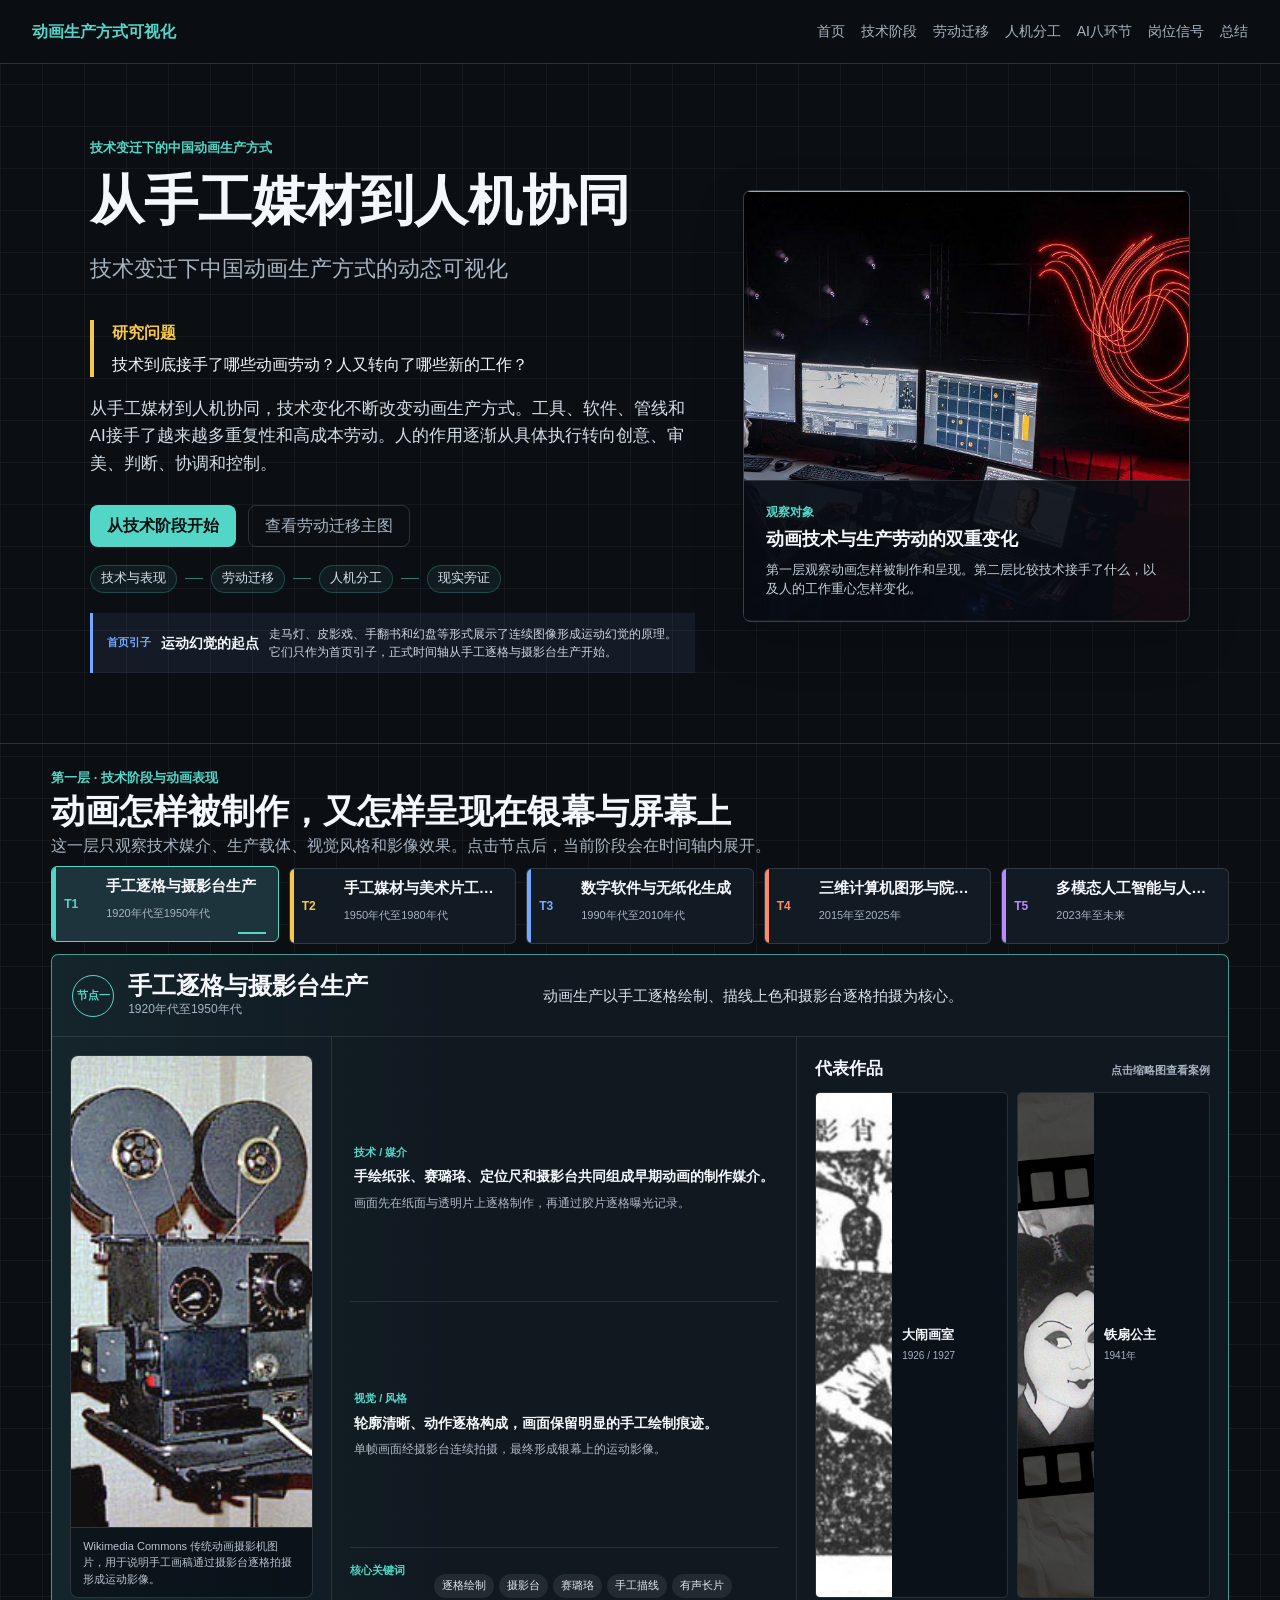
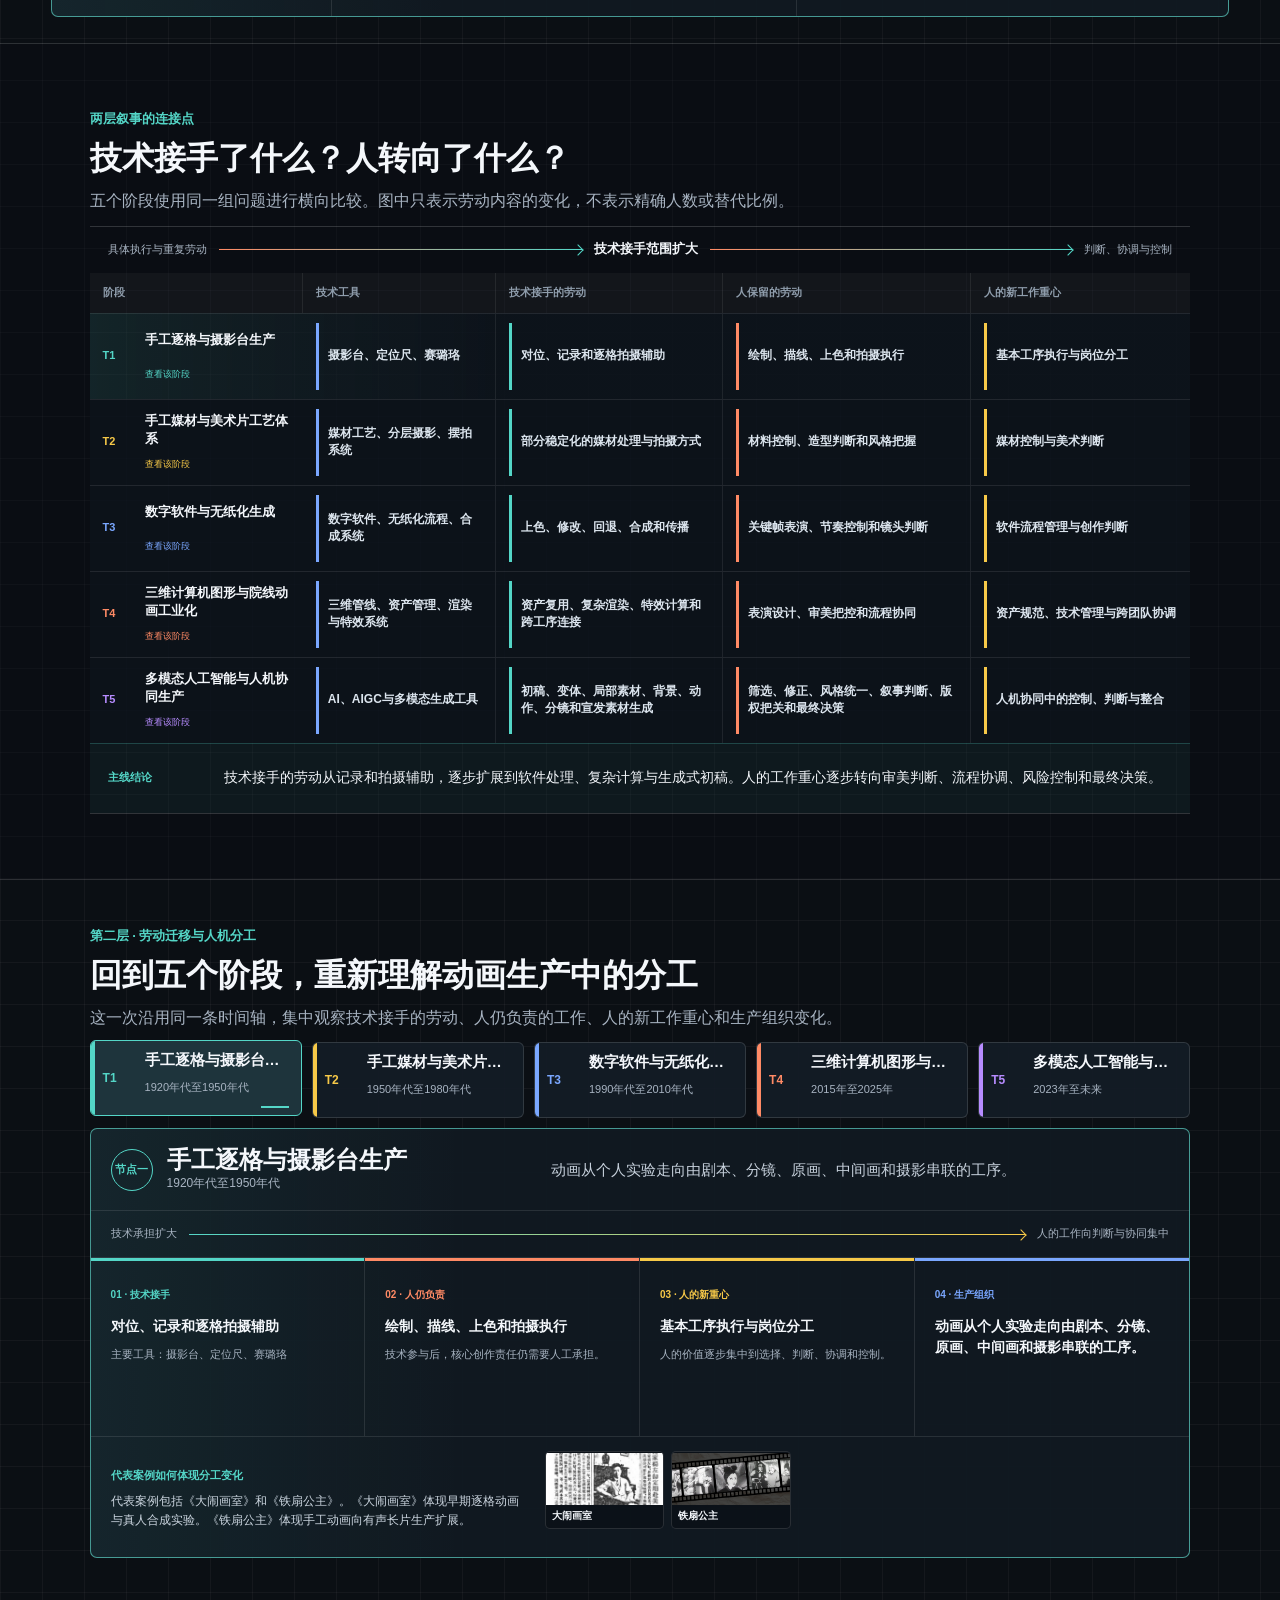
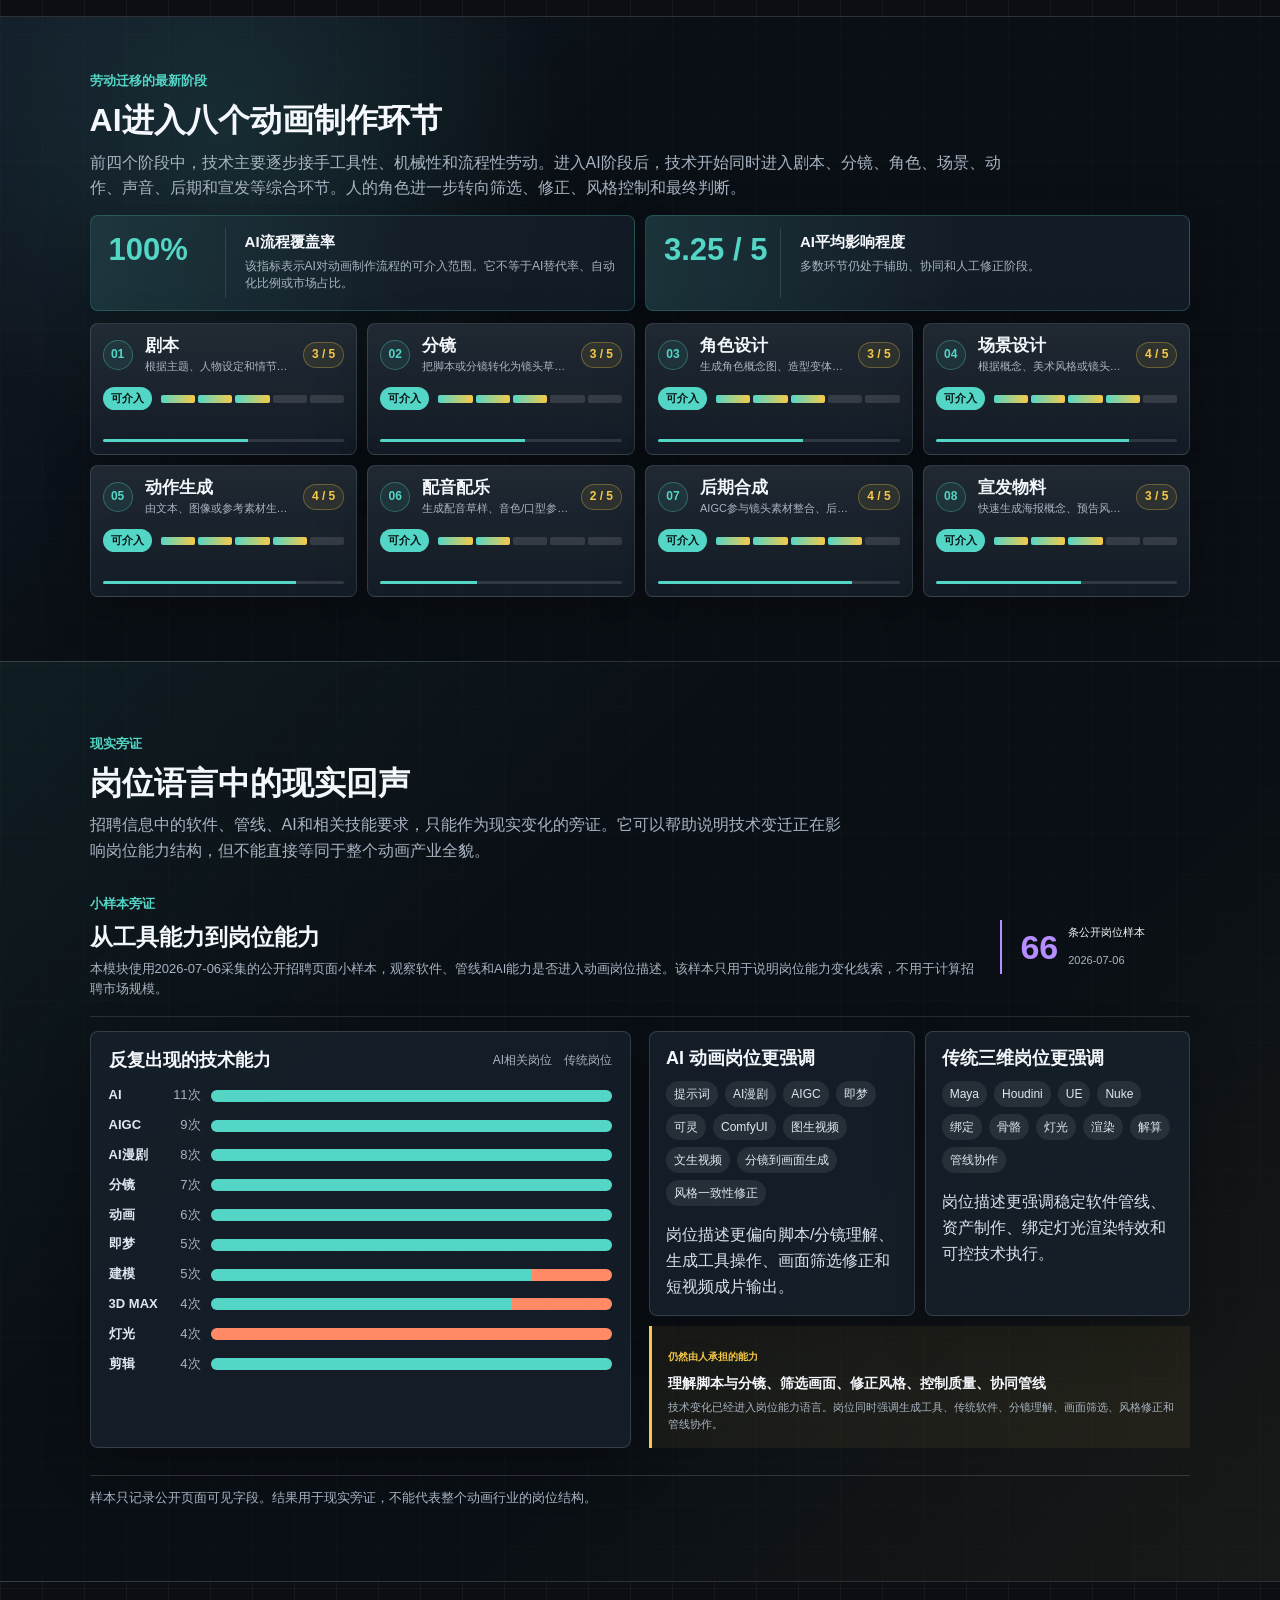
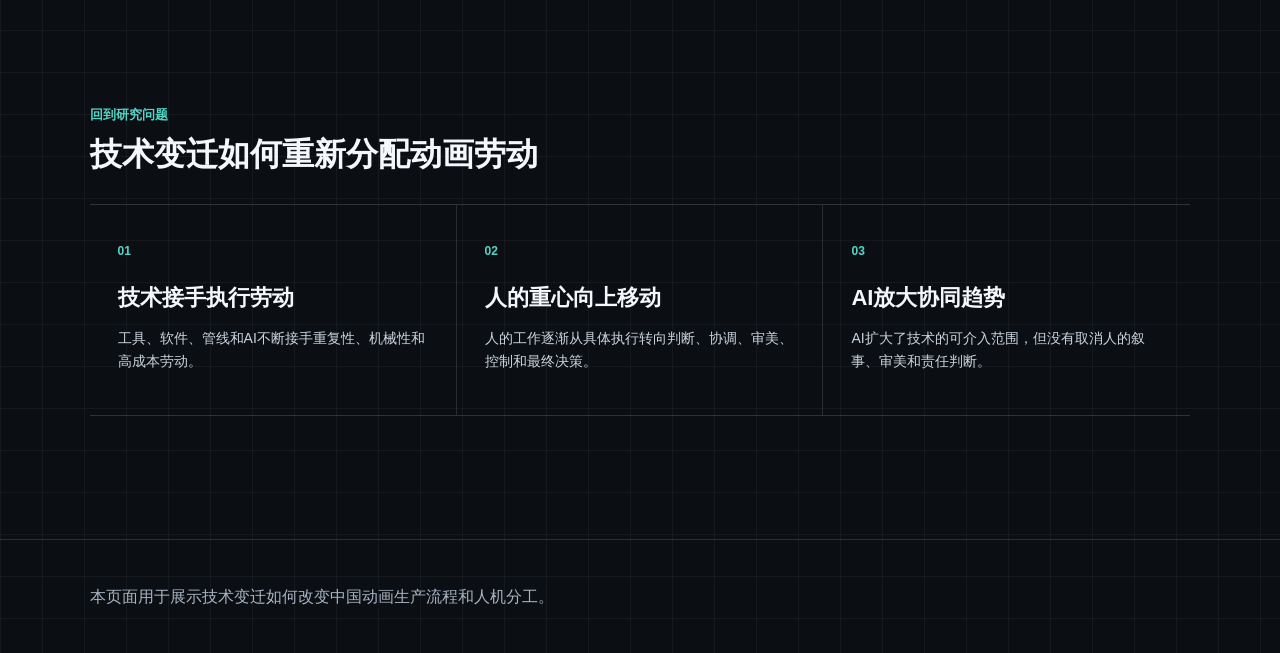
==== index.html @ 06e1c266 "发布中国动画技术变迁可视化网页" ====
<!doctype html>
<html lang="zh-CN">
<head>
  <meta charset="utf-8">
  <meta name="viewport" content="width=device-width, initial-scale=1">
  <title>网页视觉原型预览｜主线重构版</title>
  <link rel="icon" href="assets/favicon.svg" type="image/svg+xml">
  <link rel="stylesheet" href="style.css?v=mainline-5">
</head>
<body data-page="index">
  <header class="site-nav" aria-label="页面导航">
    <a class="brand-mark" href="#top">动画生产方式可视化</a>
    <nav>
      <a href="#top">首页</a>
      <a href="#timeline">技术阶段</a>
      <a href="#migration">劳动迁移</a>
      <a href="#division">人机分工</a>
      <a href="#ai">AI八环节</a>
      <a href="#jobs">岗位信号</a>
      <a href="#summary">总结</a>
    </nav>
  </header>

  <main id="top">
    <section class="hero-section">
      <div class="hero-copy">
        <p class="eyebrow">技术变迁下的中国动画生产方式</p>
        <h1 id="home-title"></h1>
        <p class="subtitle" id="home-subtitle"></p>
        <div class="hero-claim">
          <strong>研究问题</strong>
          <span id="home-question"></span>
        </div>
        <p class="hero-conclusion" id="home-conclusion"></p>
        <div class="hero-actions">
          <a class="button primary" href="#timeline">从技术阶段开始</a>
          <a class="button ghost" href="#migration">查看劳动迁移主图</a>
        </div>
        <div class="reading-spine" aria-label="页面阅读主线">
          <span>技术与表现</span>
          <i></i>
          <span>劳动迁移</span>
          <i></i>
          <span>人机分工</span>
          <i></i>
          <span>现实旁证</span>
        </div>
        <div class="motion-origin" aria-label="运动幻觉的起点">
          <span>首页引子</span>
          <strong>运动幻觉的起点</strong>
          <p id="home-origin"></p>
        </div>
      </div>
      <figure class="hero-production-visual" aria-label="动画生产流程观察对象">
        <img src="assets/现成图片/技术/节点四-三维动画工作流-Autodesk.jpeg" alt="动画制作流程参考图">
        <figcaption>
          <span>观察对象</span>
          <strong>动画技术与生产劳动的双重变化</strong>
          <p>第一层观察动画怎样被制作和呈现。第二层比较技术接手了什么，以及人的工作重心怎样变化。</p>
        </figcaption>
      </figure>
    </section>

    <section class="section-panel" id="timeline">
      <div class="section-heading">
        <p class="eyebrow">第一层 · 技术阶段与动画表现</p>
        <h2>动画怎样被制作，又怎样呈现在银幕与屏幕上</h2>
        <p>这一层只观察技术媒介、生产载体、视觉风格和影像效果。点击节点后，当前阶段会在时间轴内展开。</p>
      </div>
      <div class="timeline-layout">
        <div class="timeline-track" id="stage-timeline-root"></div>
      </div>
    </section>

    <section class="section-panel migration-zone" id="migration">
      <div class="section-heading">
        <p class="eyebrow">两层叙事的连接点</p>
        <h2>技术接手了什么？人转向了什么？</h2>
        <p>五个阶段使用同一组问题进行横向比较。图中只表示劳动内容的变化，不表示精确人数或替代比例。</p>
      </div>
      <div id="labor-migration-root"></div>
    </section>

    <section class="section-panel division-zone" id="division">
      <div class="section-heading">
        <p class="eyebrow">第二层 · 劳动迁移与人机分工</p>
        <h2>回到五个阶段，重新理解动画生产中的分工</h2>
        <p>这一次沿用同一条时间轴，集中观察技术接手的劳动、人仍负责的工作、人的新工作重心和生产组织变化。</p>
      </div>
      <div id="division-timeline-root"></div>
    </section>

    <section class="section-panel ai-zone" id="ai">
      <div class="section-heading compact-heading">
        <p class="eyebrow">劳动迁移的最新阶段</p>
        <h2>AI进入八个动画制作环节</h2>
        <p>前四个阶段中，技术主要逐步接手工具性、机械性和流程性劳动。进入AI阶段后，技术开始同时进入剧本、分镜、角色、场景、动作、声音、后期和宣发等综合环节。人的角色进一步转向筛选、修正、风格控制和最终判断。</p>
      </div>
      <div class="metric-overview">
        <div>
          <span class="metric-number">100%</span>
          <strong>AI流程覆盖率</strong>
          <p>该指标表示AI对动画制作流程的可介入范围。它不等于AI替代率、自动化比例或市场占比。</p>
        </div>
        <div>
          <span class="metric-number">3.25 / 5</span>
          <strong>AI平均影响程度</strong>
          <p>多数环节仍处于辅助、协同和人工修正阶段。</p>
        </div>
      </div>
      <div class="ai-grid" id="ai-grid"></div>
    </section>

    <section class="section-panel job-signal-zone" id="jobs">
      <div class="section-heading">
        <p class="eyebrow">现实旁证</p>
        <h2>岗位语言中的现实回声</h2>
        <p>招聘信息中的软件、管线、AI和相关技能要求，只能作为现实变化的旁证。它可以帮助说明技术变迁正在影响岗位能力结构，但不能直接等同于整个动画产业全貌。</p>
      </div>
      <div id="job-signal-root"></div>
    </section>

    <section class="section-panel summary-zone" id="summary">
      <div class="section-heading">
        <p class="eyebrow">回到研究问题</p>
        <h2>技术变迁如何重新分配动画劳动</h2>
      </div>
      <div class="summary-points">
        <article><span>01</span><strong>技术接手执行劳动</strong><p>工具、软件、管线和AI不断接手重复性、机械性和高成本劳动。</p></article>
        <article><span>02</span><strong>人的重心向上移动</strong><p>人的工作逐渐从具体执行转向判断、协调、审美、控制和最终决策。</p></article>
        <article><span>03</span><strong>AI放大协同趋势</strong><p>AI扩大了技术的可介入范围，但没有取消人的叙事、审美和责任判断。</p></article>
      </div>
    </section>

  </main>

  <footer class="page-footer">
    <p>本页面用于展示技术变迁如何改变中国动画生产流程和人机分工。</p>
  </footer>

  <div class="case-modal" id="case-modal" hidden>
    <div class="case-modal-backdrop" data-close-case></div>
    <article class="case-modal-panel" role="dialog" aria-modal="true" aria-labelledby="case-modal-title">
      <button class="case-modal-close" type="button" data-close-case aria-label="关闭案例介绍">×</button>
      <div id="case-modal-content"></div>
    </article>
  </div>

  <aside class="matrix-detail-drawer" id="matrix-detail-drawer" aria-hidden="true">
    <button class="matrix-drawer-backdrop" type="button" data-close-matrix-drawer aria-label="关闭制作环节详情"></button>
    <article class="matrix-drawer-panel" role="dialog" aria-modal="true" aria-labelledby="matrix-drawer-title">
      <header class="matrix-drawer-header">
        <div>
          <p id="matrix-drawer-group"></p>
          <h2 id="matrix-drawer-title"></h2>
        </div>
        <button class="matrix-drawer-close" type="button" data-close-matrix-drawer aria-label="关闭制作环节详情">×</button>
      </header>
      <div id="matrix-drawer-content"></div>
    </article>
  </aside>

  <script src="matrix-data.js?v=mainline-5"></script>
  <script src="data.js?v=mainline-5"></script>
  <script src="app.js?v=mainline-5"></script>
</body>
</html>
---- style.css ----
:root {
  --bg: #0b0f14;
  --bg-soft: #111821;
  --panel: #16202b;
  --panel-2: #1d2835;
  --text: #f4f7fb;
  --muted: #a8b4c2;
  --line: rgba(255, 255, 255, 0.14);
  --accent-1: #54d6c7;
  --accent-2: #f7c948;
  --accent-3: #7aa7ff;
  --accent-4: #ff8a65;
  --accent-5: #b78cff;
  --danger: #ff6b8a;
  --ok: #7ddc91;
  --radius: 8px;
  --shadow: 0 18px 50px rgba(0, 0, 0, 0.24);
}

* { box-sizing: border-box; }

html { scroll-behavior: smooth; }

html,
body {
  max-width: 100%;
  overflow-x: hidden;
}

body {
  margin: 0;
  font-family: "Microsoft YaHei", "PingFang SC", "Segoe UI", Arial, sans-serif;
  line-height: 1.6;
  color: var(--text);
  background:
    linear-gradient(90deg, rgba(255,255,255,0.04) 1px, transparent 1px),
    linear-gradient(180deg, rgba(255,255,255,0.04) 1px, transparent 1px),
    var(--bg);
  background-size: 42px 42px;
}

a { color: inherit; text-decoration: none; }

button {
  font: inherit;
  color: inherit;
}

.site-nav {
  position: sticky;
  top: 0;
  z-index: 20;
  display: flex;
  align-items: center;
  justify-content: space-between;
  gap: 18px;
  min-height: 64px;
  padding: 0 32px;
  border-bottom: 1px solid var(--line);
  background: rgba(11, 15, 20, 0.92);
  backdrop-filter: blur(14px);
}

.brand-mark {
  font-weight: 700;
  color: var(--accent-1);
}

.site-nav nav {
  display: flex;
  gap: 16px;
  flex-wrap: wrap;
  color: var(--muted);
  font-size: 14px;
}

.site-nav nav a:hover { color: var(--text); }

.hero-section {
  min-height: 680px;
  display: grid;
  grid-template-columns: minmax(0, 1.15fr) minmax(320px, 0.85fr);
  gap: 48px;
  align-items: center;
  padding: 52px 7vw 48px;
  border-bottom: 1px solid var(--line);
}

.eyebrow {
  margin: 0 0 10px;
  color: var(--accent-1);
  font-size: 13px;
  font-weight: 700;
}

h1, h2, h3 {
  margin: 0;
  line-height: 1.18;
}

h1 {
  max-width: 860px;
  font-size: 54px;
}

h2 { font-size: 32px; }

h3 { font-size: 20px; }

.subtitle {
  margin: 18px 0 0;
  color: var(--muted);
  font-size: 22px;
}

.hero-claim {
  margin: 34px 0 18px;
  padding-left: 18px;
  border-left: 4px solid var(--accent-2);
  max-width: 780px;
}

.hero-claim strong {
  display: block;
  margin-bottom: 6px;
  color: var(--accent-2);
}

.hero-conclusion {
  max-width: 820px;
  color: #d5dde7;
  font-size: 17px;
}

.hero-actions {
  display: flex;
  gap: 12px;
  flex-wrap: wrap;
  margin-top: 28px;
}

.reading-spine {
  display: flex;
  align-items: center;
  flex-wrap: wrap;
  gap: 8px;
  max-width: 840px;
  margin-top: 18px;
  color: #d9e2ec;
  font-size: 13px;
}

.reading-spine span {
  display: inline-flex;
  align-items: center;
  min-height: 28px;
  padding: 0 10px;
  border: 1px solid rgba(84, 214, 199, 0.24);
  border-radius: 999px;
  background: rgba(84, 214, 199, 0.07);
}

.reading-spine i {
  width: 18px;
  height: 1px;
  background: rgba(84, 214, 199, 0.55);
}

.button,
.filter-chip,
.timeline-card {
  border-radius: var(--radius);
}

.button {
  display: inline-flex;
  align-items: center;
  justify-content: center;
  min-height: 42px;
  padding: 0 16px;
  border: 1px solid var(--line);
  transition: transform .18s ease, border-color .18s ease, background .18s ease;
}

.button:hover {
  transform: translateY(-1px);
  border-color: rgba(255, 255, 255, 0.32);
}

.button.primary {
  background: var(--accent-1);
  color: #071112;
  border-color: transparent;
  font-weight: 700;
}

.button.ghost { color: var(--muted); }

.hero-production-visual {
  position: relative;
  min-height: 430px;
  margin: 0;
  overflow: hidden;
  border: 1px solid var(--line);
  border-radius: var(--radius);
  background: var(--panel);
  box-shadow: var(--shadow);
}

.hero-production-visual img {
  display: block;
  width: 100%;
  height: 430px;
  object-fit: cover;
}

.hero-production-visual figcaption {
  position: absolute;
  right: 0;
  bottom: 0;
  left: 0;
  padding: 22px;
  background: rgba(8, 13, 19, 0.9);
  border-top: 1px solid var(--line);
}

.hero-production-visual figcaption span,
.hero-production-visual figcaption strong {
  display: block;
}

.hero-production-visual figcaption span {
  color: var(--accent-1);
  font-size: 12px;
  font-weight: 700;
}

.hero-production-visual figcaption strong {
  margin-top: 3px;
  font-size: 18px;
}

.hero-production-visual figcaption p {
  margin: 6px 0 0;
  color: #c6d0db;
  font-size: 13px;
  line-height: 1.5;
}

.section-panel {
  padding: 72px 7vw;
  border-bottom: 1px solid var(--line);
}

#timeline.section-panel {
  padding-top: 30px;
  padding-bottom: 48px;
}

.section-heading {
  max-width: 760px;
  margin-bottom: 30px;
}

#timeline .section-heading {
  margin-bottom: 12px;
}

#timeline .section-heading h2 {
  font-size: 30px;
}

#timeline .section-heading p:last-child {
  font-size: 15px;
}

.section-heading p:last-child {
  color: var(--muted);
  margin: 10px 0 0;
}

.compact-heading { margin-bottom: 18px; }

.timeline-layout {
  display: block;
}

.timeline-track {
  display: grid;
  grid-template-columns: repeat(5, minmax(170px, 1fr));
  gap: 12px;
  overflow-x: auto;
  padding-bottom: 6px;
}

.timeline-track:not(.component-track) {
  display: block;
  overflow: visible;
  padding-bottom: 0;
}

.timeline-stage {
  display: grid;
  gap: 8px;
}

.timeline-node-row {
  display: grid;
  grid-template-columns: repeat(5, minmax(0, 1fr));
  gap: 10px;
}

.timeline-node-tab {
  position: relative;
  min-height: 78px;
  padding: 8px 10px 8px 14px;
  overflow: hidden;
  text-align: left;
  border: 1px solid var(--line);
  border-radius: 8px;
  background: rgba(22, 32, 43, 0.88);
  cursor: pointer;
  transition: transform .18s ease, background .18s ease, border-color .18s ease;
}

.timeline-node-tab::before {
  content: "";
  position: absolute;
  inset: 0 auto 0 0;
  width: 5px;
  background: var(--node-color, var(--accent-1));
}

.timeline-node-tab:hover,
.timeline-node-tab.is-active {
  transform: translateY(-2px);
  border-color: var(--node-color, var(--accent-1));
  background: rgba(29, 40, 53, 0.96);
}

.timeline-node-tab .node-index {
  display: block;
  color: var(--node-color, var(--accent-1));
  font-size: 12px;
  font-weight: 800;
}

.timeline-node-tab strong {
  display: block;
  margin: 4px 0;
  min-height: 30px;
  color: var(--text);
  font-size: 13px;
  line-height: 1.28;
}

.timeline-node-tab .year {
  display: block;
  color: var(--muted);
  font-size: 11px;
}

.timeline-expanded-node {
  position: relative;
  padding: 12px 14px 14px;
  border: 1px solid var(--node-color, var(--accent-1));
  border-radius: 8px;
  background: rgba(29, 40, 53, 0.9);
  box-shadow: var(--shadow);
  animation: unfoldNodeDetail .28s ease both;
}

.timeline-expanded-node::before {
  content: "";
  position: absolute;
  inset: 0 auto 0 0;
  width: 5px;
  border-radius: 8px 0 0 8px;
  background: var(--node-color, var(--accent-1));
}

.expanded-node-head {
  display: grid;
  grid-template-columns: minmax(190px, 0.28fr) minmax(0, 0.84fr) minmax(240px, 0.48fr);
  gap: 10px;
  align-items: start;
  padding-bottom: 8px;
  margin-bottom: 8px;
  border-bottom: 1px solid rgba(255, 255, 255, 0.12);
}

.expanded-node-head h3 {
  min-height: 0;
  margin: 0 0 4px;
  font-size: 21px;
}

.expanded-node-head .year,
.expanded-node-head p {
  margin: 0;
  color: #d9e2ec;
  font-size: 13px;
}

.expanded-node-head p strong {
  color: var(--accent-2);
}

.expanded-case-guidance {
  min-height: 100%;
  padding: 8px 10px;
  border: 1px solid rgba(255, 255, 255, 0.12);
  border-radius: 8px;
  background: rgba(255, 255, 255, 0.045);
}

.expanded-case-guidance p {
  margin-top: 5px;
  color: #dce6f0;
  font-size: 12px;
  line-height: 1.45;
}

.node-context-panel {
  display: block;
  min-height: 100%;
  padding: 9px 10px;
  border: 1px solid rgba(255, 255, 255, 0.13);
  border-radius: 8px;
  background: rgba(255, 255, 255, 0.045);
}

.node-context-panel div {
  display: flex;
  align-items: center;
  justify-content: space-between;
  gap: 8px;
  margin-bottom: 6px;
}

.node-context-panel strong {
  color: var(--text);
  font-size: 12px;
  text-align: right;
}

.node-context-panel p {
  margin-top: 6px;
  color: #dce6f0;
  font-size: 11px;
  line-height: 1.4;
}

.market-context {
  border-color: rgba(255, 138, 101, 0.28);
  background:
    linear-gradient(90deg, rgba(255, 138, 101, 0.10), transparent),
    rgba(255, 255, 255, 0.045);
}

.ai-context {
  border-color: rgba(183, 140, 255, 0.34);
  background:
    linear-gradient(90deg, rgba(183, 140, 255, 0.10), transparent),
    rgba(255, 255, 255, 0.045);
}

.market-sparkline {
  display: grid;
  grid-template-columns: repeat(5, minmax(0, 1fr));
  gap: 5px;
  align-items: end;
  min-height: 58px;
}

.market-sparkline span {
  display: grid;
  justify-items: center;
  gap: 3px;
}

.market-sparkline i {
  position: relative;
  display: flex;
  align-items: flex-end;
  width: 18px;
  height: 44px;
  overflow: hidden;
  border-radius: 6px 6px 3px 3px;
  background: rgba(255, 255, 255, 0.12);
}

.market-sparkline i::before {
  content: "";
  display: block;
  width: 100%;
  height: var(--height);
  border-radius: 6px 6px 3px 3px;
  background: linear-gradient(180deg, #f7c948, #ff8a65);
}

.market-sparkline i::after {
  content: "";
  position: absolute;
  left: 0;
  right: 0;
  bottom: 0;
  height: calc(var(--height) * var(--top) / 100);
  background: rgba(84, 214, 199, 0.82);
}

.market-sparkline em {
  color: var(--muted);
  font-size: 9px;
  font-style: normal;
  line-height: 1;
}

.node-case-entry-panel {
  display: grid;
  grid-template-columns: minmax(112px, 0.14fr) minmax(0, 1fr);
  align-items: center;
  gap: 10px;
  margin: 0 0 8px;
  padding: 8px 10px;
  border: 1px solid rgba(255, 255, 255, 0.13);
  border-radius: 8px;
  background:
    linear-gradient(90deg, rgba(84, 214, 199, 0.12), transparent 56%),
    rgba(255, 255, 255, 0.035);
}

.node-case-entry-head {
  display: flex;
  align-items: flex-start;
  justify-content: center;
  flex-direction: column;
  gap: 2px;
  margin-bottom: 0;
}

.node-case-entry-head h4 {
  margin: 0;
  font-size: 12px;
}

.node-case-entry-head .eyebrow {
  margin-bottom: 2px;
}

.node-case-entry-head > span {
  color: var(--muted);
  font-size: 10px;
}

.node-case-thumb-row {
  display: flex;
  flex-wrap: wrap;
  align-items: center;
  gap: 8px;
}

.node-case-thumb {
  position: relative;
  display: grid;
  place-items: center;
  flex: 0 0 auto;
  width: 52px;
  height: 52px;
  min-width: 52px;
  min-height: 52px;
  padding: 3px;
  overflow: visible;
  text-align: center;
  border: 1px solid rgba(255, 255, 255, 0.14);
  border-radius: 999px;
  background: rgba(8, 12, 18, 0.52);
  cursor: pointer;
  transition: transform .18s ease, border-color .18s ease, background .18s ease, box-shadow .18s ease;
}

.node-case-thumb:hover,
.node-case-thumb:focus-visible {
  transform: translateY(-2px) scale(1.04);
  border-color: var(--node-color, var(--accent-1));
  background: rgba(20, 29, 39, 0.92);
  box-shadow: 0 10px 24px rgba(0, 0, 0, 0.32);
  outline: none;
}

.node-case-thumb.special {
  border-color: rgba(255, 138, 101, 0.55);
}

.node-case-thumb.experimental {
  border-color: rgba(183, 140, 255, 0.55);
}

.node-case-thumb.special::after,
.node-case-thumb.experimental::after {
  content: "";
  position: absolute;
  right: 2px;
  bottom: 2px;
  width: 10px;
  height: 10px;
  border: 2px solid #121b25;
  border-radius: 50%;
}

.node-case-thumb.special::after {
  background: #ff8a65;
}

.node-case-thumb.experimental::after {
  background: #b78cff;
}

.node-case-thumb-image {
  display: block;
  width: 44px;
  height: 44px;
  overflow: hidden;
  border-radius: 50%;
  background: rgba(255, 255, 255, 0.08);
}

.node-case-thumb-image img {
  width: 100%;
  height: 100%;
  display: block;
  object-fit: cover;
}

.node-case-thumb-image.is-placeholder {
  display: grid;
  place-items: center;
  color: var(--node-color, var(--accent-1));
  font-weight: 800;
  font-size: 13px;
}

.node-case-thumb .thumb-year,
.node-case-thumb strong,
.node-case-thumb em {
  display: block;
  position: absolute;
  pointer-events: none;
  opacity: 0;
}

.node-case-thumb .thumb-year {
  display: none;
}

.node-case-thumb strong {
  z-index: 12;
  left: 50%;
  top: calc(100% + 8px);
  width: max-content;
  max-width: 170px;
  padding: 6px 8px;
  transform: translateX(-50%) translateY(-3px);
  color: var(--text);
  font-size: 12px;
  font-weight: 700;
  line-height: 1.28;
  white-space: normal;
  border: 1px solid rgba(255, 255, 255, 0.14);
  border-radius: 6px;
  background: rgba(8, 12, 18, 0.96);
  box-shadow: 0 12px 26px rgba(0, 0, 0, 0.35);
  transition: opacity .16s ease, transform .16s ease;
}

.node-case-thumb em {
  display: none;
}

.node-case-thumb:hover strong,
.node-case-thumb:focus-visible strong {
  opacity: 1;
  transform: translateX(-50%) translateY(0);
}

.timeline-inline-detail-fixed {
  margin-top: 0;
  padding-top: 0;
  border-top: 0;
}

.timeline-card {
  position: relative;
  min-width: 170px;
  min-height: 260px;
  padding: 18px;
  text-align: left;
  border: 1px solid var(--line);
  background: var(--panel);
  transition: transform .18s ease, border-color .18s ease, background .18s ease, box-shadow .18s ease;
}

.timeline-card::before {
  content: "";
  position: absolute;
  inset: 0 auto 0 0;
  width: 5px;
  background: var(--node-color, var(--accent-1));
  border-radius: 8px 0 0 8px;
}

.timeline-card:hover,
.timeline-card.is-active {
  transform: translateY(-3px);
  border-color: var(--node-color, var(--accent-1));
  background: var(--panel-2);
}

.timeline-track:not(.component-track) .timeline-card.is-active {
  grid-column: 1 / -1;
  min-height: auto;
}

.timeline-track:not(.component-track) .timeline-card.is-active:hover {
  transform: none;
}

.timeline-track:not(.component-track) .timeline-card.is-active .node-thumb {
  display: none;
}

.timeline-track:not(.component-track) .timeline-card.is-active .timeline-card-main {
  display: grid;
  grid-template-columns: minmax(220px, .34fr) minmax(0, 1fr) auto;
  gap: 4px 18px;
  align-items: start;
}

.timeline-track:not(.component-track) .timeline-card.is-active .node-index {
  grid-column: 1;
}

.timeline-track:not(.component-track) .timeline-card.is-active h3 {
  grid-column: 1;
  min-height: 0;
  margin-top: 4px;
}

.timeline-track:not(.component-track) .timeline-card.is-active .year {
  grid-column: 1;
  margin-bottom: 0;
}

.timeline-track:not(.component-track) .timeline-card.is-active .summary {
  grid-column: 2;
  grid-row: 1 / span 2;
  margin: 0;
  font-size: 15px;
}

.timeline-track:not(.component-track) .timeline-card.is-active .works {
  grid-column: 2;
  grid-row: 3;
  margin: 0;
  color: #edf5ff;
}

.timeline-track:not(.component-track) .timeline-card.is-active .click-hint {
  grid-column: 3;
  grid-row: 1;
  margin-top: 0;
}

.timeline-card-main {
  display: block;
  width: 100%;
  padding: 0;
  border: 0;
  color: inherit;
  text-align: left;
  font: inherit;
  background: transparent;
  cursor: pointer;
}

.timeline-card-main:focus-visible {
  outline: 2px solid var(--node-color, var(--accent-1));
  outline-offset: 6px;
}

.timeline-card .node-index {
  color: var(--node-color, var(--accent-1));
  font-weight: 700;
  font-size: 13px;
}

.timeline-card h3 {
  margin-top: 12px;
  min-height: 72px;
}

.timeline-card .year {
  color: var(--muted);
  margin: 8px 0 12px;
  font-size: 14px;
}

.timeline-card .summary,
.timeline-card .works {
  color: #d6dee8;
  font-size: 14px;
}

.click-hint {
  display: inline-flex;
  margin-top: 12px;
  color: var(--node-color, var(--accent-1));
  font-size: 13px;
  font-weight: 700;
}

.timeline-inline-detail {
  margin-top: 18px;
  padding-top: 12px;
  border-top: 1px solid rgba(255, 255, 255, 0.12);
  animation: unfoldNodeDetail .28s ease both;
}

.inline-detail-bridge {
  width: 2px;
  height: 22px;
  margin-left: 18px;
  margin-bottom: 12px;
  background: linear-gradient(180deg, var(--node-color, var(--accent-1)), transparent);
}

.inline-detail-shell {
  display: grid;
  grid-template-columns: minmax(280px, 0.72fr) minmax(420px, 1fr);
  gap: 18px;
  align-items: stretch;
}

.inline-visual-column {
  display: grid;
  grid-template-rows: auto 1fr;
  gap: 14px;
}

.inline-detail-shell .node-visual {
  margin: 0;
}

.inline-detail-copy {
  padding: 18px;
  border: 1px solid var(--line);
  border-radius: 8px;
  background: rgba(255, 255, 255, 0.045);
}

.timeline-expanded-node .inline-detail-shell {
  grid-template-columns: minmax(300px, 0.66fr) minmax(420px, 1fr);
  gap: 16px;
}

.timeline-expanded-node .node-visual img {
  aspect-ratio: 16 / 8.2;
  object-fit: cover;
}

.timeline-expanded-node .node-visual figcaption {
  padding: 6px 9px;
  font-size: 12px;
  line-height: 1.35;
}

.timeline-expanded-node .inline-detail-copy {
  padding: 12px 14px;
}

.timeline-expanded-node .inline-detail-copy .eyebrow {
  margin-bottom: 6px;
}

.timeline-expanded-node .keyword-list {
  margin-top: 4px;
}

.inline-detail-copy h4 {
  margin: 8px 0 10px;
  font-size: 26px;
}

.inline-detail-copy p {
  color: #d9e2ec;
}

.inline-detail-copy p:last-child {
  margin-bottom: 0;
}

.inline-module-grid {
  display: grid;
  grid-template-columns: repeat(3, minmax(0, 1fr));
  gap: 12px;
  margin-top: 12px;
}

.inline-module-pill {
  min-height: 112px;
  padding: 12px 14px;
  border: 1px solid rgba(255, 255, 255, 0.13);
  border-radius: 8px;
  background: rgba(255, 255, 255, 0.045);
}

.inline-module-pill strong {
  display: inline-flex;
  margin-bottom: 8px;
  color: var(--accent-2);
  font-size: 13px;
}

.inline-module-pill h5 {
  margin: 0 0 8px;
  font-size: 16px;
  line-height: 1.25;
}

.inline-module-pill p {
  margin: 0;
  color: #d7e0ea;
  font-size: 13px;
  line-height: 1.5;
}

.responsibility-panel {
  position: relative;
  min-height: 100%;
  padding: 16px;
  border: 1px solid rgba(84, 214, 199, 0.24);
  border-radius: 8px;
  background:
    linear-gradient(135deg, rgba(255, 138, 101, 0.07), transparent 38%),
    linear-gradient(315deg, rgba(84, 214, 199, 0.10), transparent 42%),
    rgba(255, 255, 255, 0.048);
  overflow: hidden;
}

.responsibility-panel::before {
  content: "";
  position: absolute;
  inset: 0;
  pointer-events: none;
  background-image: linear-gradient(90deg, rgba(255,255,255,.045) 1px, transparent 1px);
  background-size: 34px 34px;
  opacity: .35;
}

.responsibility-topline,
.responsibility-lead,
.responsibility-band,
.responsibility-summary,
.responsibility-conclusion,
.responsibility-note {
  position: relative;
  z-index: 1;
}

.responsibility-topline {
  display: flex;
  justify-content: space-between;
  gap: 16px;
  align-items: flex-start;
}

.panel-kicker {
  display: inline-flex;
  margin-bottom: 6px;
  color: var(--accent-1);
  font-size: 13px;
  font-weight: 700;
}

.responsibility-topline h4 {
  margin: 0;
  font-size: 21px;
}

.responsibility-legend {
  display: flex;
  gap: 8px;
  flex-wrap: wrap;
  justify-content: flex-end;
  color: #dfe7f1;
  font-size: 12px;
}

.responsibility-legend span {
  display: inline-flex;
  align-items: center;
  gap: 6px;
  min-height: 26px;
  padding: 3px 8px;
  border: 1px solid rgba(255, 255, 255, 0.12);
  border-radius: 999px;
  background: rgba(0, 0, 0, 0.18);
}

.responsibility-legend i {
  display: inline-block;
  width: 10px;
  height: 10px;
  border-radius: 50%;
}

.legend-human { background: #ff8a65; }
.legend-tool { background: #54d6c7; }

.responsibility-lead {
  margin: 8px 0 12px;
  color: #d9e2ec;
  font-size: 13px;
}

.responsibility-band {
  padding-top: 26px;
}

.responsibility-callout {
  position: absolute;
  top: 0;
  left: 56%;
  transform: translateX(-50%);
  padding: 4px 8px;
  border: 1px solid rgba(84, 214, 199, 0.32);
  border-radius: 999px;
  background: rgba(5, 13, 17, 0.9);
  color: var(--accent-1);
  font-size: 12px;
  font-weight: 700;
  white-space: nowrap;
}

.responsibility-callout::after {
  content: "";
  position: absolute;
  top: 100%;
  left: 50%;
  width: 1px;
  height: 20px;
  background: rgba(84, 214, 199, 0.55);
}

.responsibility-track {
  display: grid;
  grid-template-columns: repeat(5, minmax(0, 1fr));
  min-height: 56px;
  overflow: hidden;
  border: 1px solid rgba(255, 255, 255, 0.14);
  border-radius: 999px;
  background: rgba(255, 255, 255, 0.06);
}

.responsibility-seg {
  display: flex;
  align-items: center;
  justify-content: center;
  min-width: 0;
  padding: 10px 6px;
  text-align: center;
  color: #071014;
  font-size: 12px;
  font-weight: 800;
  line-height: 1.24;
  border-right: 1px solid rgba(7, 16, 20, 0.22);
}

.responsibility-seg:last-child { border-right: 0; }

.responsibility-seg.human { background: #ff8a65; }
.responsibility-seg.mostly-human { background: linear-gradient(90deg, #ff8a65 68%, #54d6c7 68%); }
.responsibility-seg.mixed { background: linear-gradient(90deg, #ff8a65 50%, #54d6c7 50%); }
.responsibility-seg.mostly-tool { background: linear-gradient(90deg, #ff8a65 28%, #54d6c7 28%); }
.responsibility-seg.tool { background: #54d6c7; }

.responsibility-ticks {
  display: grid;
  grid-template-columns: repeat(5, minmax(0, 1fr));
  gap: 6px;
  margin-top: 8px;
  color: var(--muted);
  font-size: 12px;
  text-align: center;
}

.responsibility-summary {
  display: grid;
  grid-template-columns: repeat(2, minmax(0, 1fr));
  gap: 10px;
  margin-top: 12px;
}

.responsibility-summary > div {
  padding: 10px;
  border: 1px solid rgba(255, 255, 255, 0.12);
  border-radius: 8px;
  background: rgba(0, 0, 0, 0.18);
}

.responsibility-summary strong {
  display: block;
  margin-bottom: 4px;
  font-size: 13px;
}

.responsibility-summary > div:first-child strong { color: var(--accent-1); }
.responsibility-summary > div:last-child strong { color: var(--accent-4); }

.responsibility-summary p,
.responsibility-conclusion,
.responsibility-note {
  margin: 0;
  color: #d9e2ec;
  font-size: 13px;
}

.responsibility-conclusion {
  margin-top: 10px;
  padding-top: 10px;
  border-top: 1px solid rgba(255, 255, 255, 0.12);
}

.responsibility-note {
  flex: 0 0 108px;
  margin-top: 0;
  color: var(--muted);
  font-size: 12px;
  line-height: 1.35;
}

.responsibility-footer {
  position: relative;
  z-index: 1;
  display: flex;
  align-items: flex-end;
  justify-content: space-between;
  gap: 12px;
  margin-top: 10px;
  padding-top: 8px;
  border-top: 1px solid rgba(255, 255, 255, 0.12);
}

.responsibility-case-dock {
  position: relative;
  z-index: 1;
  display: flex;
  align-items: flex-end;
  justify-content: flex-end;
  gap: 10px;
  flex: 1 1 auto;
  margin-left: auto;
}

.case-dock-copy {
  flex: 0 0 54px;
  text-align: right;
  color: var(--muted);
}

.case-dock-copy strong,
.case-dock-copy span {
  display: block;
}

.case-dock-copy strong {
  color: var(--accent-2);
  font-size: 12px;
}

.case-dock-copy span {
  margin-top: 2px;
  font-size: 10px;
  line-height: 1.2;
}

.case-dock-thumbs {
  flex: 0 1 auto;
  justify-content: flex-end;
  gap: 7px;
}

.responsibility-case-dock .node-case-thumb {
  width: 70px;
  height: 52px;
  min-width: 70px;
  min-height: 52px;
  padding: 4px;
  border-radius: 10px;
}

.responsibility-case-dock .node-case-thumb-image {
  width: 62px;
  height: 44px;
  border-radius: 7px;
}

.responsibility-case-dock .node-case-thumb.special::after,
.responsibility-case-dock .node-case-thumb.experimental::after {
  right: -3px;
  bottom: -3px;
  width: 12px;
  height: 12px;
}

.node-market-panel {
  padding: 12px;
  border: 1px solid rgba(255, 138, 101, 0.24);
  border-radius: 8px;
  background:
    linear-gradient(135deg, rgba(255, 138, 101, 0.08), transparent 48%),
    rgba(255, 255, 255, 0.045);
}

.node-market-head {
  display: flex;
  align-items: flex-start;
  justify-content: space-between;
  gap: 12px;
  margin-bottom: 8px;
}

.node-market-head h4 {
  margin: 0;
  font-size: 18px;
}

.node-market-head > span {
  display: inline-flex;
  min-height: 24px;
  align-items: center;
  padding: 0 8px;
  color: var(--accent-2);
  border: 1px solid rgba(247, 201, 72, 0.3);
  border-radius: 999px;
  font-size: 11px;
  font-weight: 800;
  white-space: nowrap;
  background: rgba(247, 201, 72, 0.08);
}

.node-market-panel > p {
  margin: 0 0 8px;
  color: #d7e0ea;
  font-size: 12px;
  line-height: 1.45;
}

@keyframes unfoldNodeDetail {
  from {
    opacity: 0;
    transform: translateY(-10px);
  }
  to {
    opacity: 1;
    transform: translateY(0);
  }
}

.node-summary,
.detail-card,
.case-card,
.ai-card,
.note-item,
.component-surface,
.metric-overview > div {
  border: 1px solid var(--line);
  border-radius: var(--radius);
  background: rgba(22, 32, 43, 0.86);
  box-shadow: var(--shadow);
}

.node-summary {
  position: sticky;
  top: 86px;
  padding: 22px;
}

.node-summary .keyword-list,
.keyword-list {
  display: flex;
  flex-wrap: wrap;
  gap: 7px;
  margin-top: 12px;
}

.tag,
.keyword-list span,
.badge {
  display: inline-flex;
  align-items: center;
  min-height: 26px;
  padding: 3px 8px;
  border-radius: 999px;
  background: rgba(255, 255, 255, 0.08);
  color: #dfe7f1;
  font-size: 12px;
}

.detail-grid {
  display: grid;
  grid-template-columns: repeat(5, minmax(0, 1fr));
  gap: 14px;
}

.detail-card {
  padding: 18px;
  min-height: 188px;
}

.detail-card strong {
  color: var(--accent-2);
  display: block;
  margin-bottom: 8px;
}

.detail-card p {
  margin: 0;
  color: #d8e0ea;
}

.filter-row {
  display: flex;
  flex-wrap: wrap;
  gap: 10px;
  margin-bottom: 22px;
}

.filter-chip {
  min-height: 38px;
  padding: 0 14px;
  border: 1px solid var(--line);
  background: rgba(255, 255, 255, 0.05);
  cursor: pointer;
  transition: background .18s ease, border-color .18s ease;
}

.filter-chip:hover,
.filter-chip.is-active {
  background: var(--accent-3);
  color: #08111f;
  border-color: transparent;
  font-weight: 700;
}

.case-grid {
  display: grid;
  grid-template-columns: repeat(3, minmax(0, 1fr));
  gap: 14px;
}

.case-card {
  display: flex;
  flex-direction: column;
  gap: 12px;
  min-height: 390px;
  padding: 18px;
}

.case-card.special {
  border-color: var(--accent-4);
}

.case-card.experimental {
  border-color: var(--accent-5);
}

.case-meta {
  display: flex;
  flex-wrap: wrap;
  gap: 8px;
}

.case-card h3 { min-height: 48px; }

.case-card p {
  margin: 0;
  color: #d9e1ea;
}

.case-card .case-type {
  color: var(--accent-1);
  font-weight: 700;
}

.special-label {
  align-self: flex-start;
  background: var(--accent-4);
  color: #170b06;
  font-weight: 700;
}

.experimental .special-label {
  background: var(--accent-5);
  color: #11061c;
}

.case-modal[hidden] { display: none; }

.case-modal {
  position: fixed;
  inset: 0;
  z-index: 80;
  display: grid;
  place-items: center;
  padding: 24px;
}

.case-modal-backdrop {
  position: absolute;
  inset: 0;
  background: rgba(2, 6, 10, 0.74);
  backdrop-filter: blur(10px);
}

.case-modal-panel {
  position: relative;
  width: min(1040px, calc(100vw - 32px));
  max-height: min(720px, calc(100vh - 42px));
  overflow: auto;
  border: 1px solid rgba(255, 255, 255, 0.18);
  border-radius: 8px;
  background: rgba(18, 27, 37, 0.98);
  box-shadow: 0 28px 80px rgba(0, 0, 0, 0.42);
  animation: caseModalIn .18s ease both;
}

.case-modal-close {
  position: absolute;
  top: 12px;
  right: 12px;
  z-index: 2;
  width: 36px;
  height: 36px;
  border: 1px solid rgba(255, 255, 255, 0.16);
  border-radius: 50%;
  background: rgba(0, 0, 0, 0.28);
  cursor: pointer;
}

.case-modal-close:hover,
.case-modal-close:focus-visible {
  border-color: var(--accent-1);
  outline: none;
}

.case-modal-layout {
  display: grid;
  grid-template-columns: minmax(300px, 0.9fr) minmax(360px, 1fr);
  gap: 20px;
  padding: 22px;
}

.case-modal-layout.special {
  border-top: 4px solid var(--accent-4);
}

.case-modal-layout.experimental {
  border-top: 4px solid var(--accent-5);
}

.case-modal-visual .case-visual {
  margin: 0;
}

.case-modal-visual .case-visual img {
  aspect-ratio: 16 / 10;
}

.case-modal-copy {
  padding-right: 30px;
}

.case-modal-copy h3 {
  margin: 12px 0 8px;
  font-size: 30px;
}

.case-modal-copy p {
  margin: 10px 0;
  color: #d9e2ec;
}

.case-modal-copy .case-type {
  color: var(--accent-1);
  font-weight: 800;
}

.has-case-modal {
  overflow: hidden;
}

@keyframes caseModalIn {
  from {
    opacity: 0;
    transform: translateY(10px) scale(.98);
  }
  to {
    opacity: 1;
    transform: translateY(0) scale(1);
  }
}

.bridge-zone {
  padding-top: 44px;
  padding-bottom: 48px;
  background:
    linear-gradient(90deg, rgba(255, 138, 101, 0.07), transparent 34%),
    linear-gradient(270deg, rgba(84, 214, 199, 0.09), transparent 38%),
    rgba(9, 14, 20, 0.74);
}

.bridge-zone .section-heading {
  max-width: 960px;
  margin-bottom: 16px;
}

.bridge-layout {
  display: grid;
  grid-template-columns: minmax(300px, 0.86fr) minmax(520px, 1.14fr);
  gap: 14px;
}

.bridge-story-panel,
.box-office-panel {
  border: 1px solid var(--line);
  border-radius: var(--radius);
  background: rgba(22, 32, 43, 0.86);
  box-shadow: var(--shadow);
}

.bridge-story-panel {
  padding: 18px;
  border-color: rgba(84, 214, 199, 0.22);
}

.bridge-flow-title h3,
.box-office-head h3 {
  font-size: 22px;
}

.bridge-flow-title p:last-child {
  margin: 8px 0 0;
  color: #d7e0ea;
  font-size: 13px;
}

.bridge-step-row {
  display: grid;
  grid-template-columns: 1fr;
  gap: 8px;
  margin-top: 14px;
}

.bridge-step {
  position: relative;
  display: grid;
  grid-template-columns: 34px minmax(0, 1fr);
  column-gap: 10px;
  padding: 10px;
  border: 1px solid rgba(255, 255, 255, 0.12);
  border-radius: 8px;
  background: rgba(255, 255, 255, 0.04);
}

.bridge-step::after {
  content: "";
  position: absolute;
  left: 26px;
  top: calc(100% - 1px);
  width: 2px;
  height: 10px;
  background: rgba(84, 214, 199, 0.35);
}

.bridge-step:last-child::after {
  display: none;
}

.bridge-step span {
  grid-row: 1 / 3;
  display: grid;
  place-items: center;
  width: 30px;
  height: 30px;
  border: 1px solid rgba(84, 214, 199, 0.34);
  border-radius: 50%;
  color: var(--accent-1);
  font-size: 12px;
  font-weight: 800;
  background: rgba(84, 214, 199, 0.08);
}

.bridge-step strong {
  display: block;
  color: var(--text);
  font-size: 14px;
}

.bridge-step p {
  margin: 3px 0 0;
  color: var(--muted);
  font-size: 12px;
  line-height: 1.42;
}

.bridge-ai-link {
  display: inline-flex;
  align-items: center;
  justify-content: center;
  min-height: 34px;
  margin-top: 14px;
  padding: 0 12px;
  border: 1px solid rgba(84, 214, 199, 0.32);
  border-radius: 999px;
  color: var(--accent-1);
  font-size: 13px;
  font-weight: 700;
  background: rgba(84, 214, 199, 0.08);
}

.box-office-panel {
  padding: 16px 18px;
  border-color: rgba(255, 138, 101, 0.22);
}

.box-office-head {
  display: flex;
  align-items: flex-start;
  justify-content: space-between;
  gap: 14px;
  margin-bottom: 12px;
}

.box-office-head > span {
  display: inline-flex;
  min-height: 26px;
  align-items: center;
  padding: 0 9px;
  color: var(--accent-2);
  border: 1px solid rgba(247, 201, 72, 0.3);
  border-radius: 999px;
  font-size: 12px;
  font-weight: 800;
  background: rgba(247, 201, 72, 0.08);
}

.box-office-chart {
  display: grid;
  gap: 9px;
}

.box-office-legend {
  display: flex;
  gap: 10px;
  flex-wrap: wrap;
  align-items: center;
  color: var(--muted);
  font-size: 11px;
}

.box-office-legend span {
  display: inline-flex;
  align-items: center;
  gap: 5px;
}

.box-office-legend i {
  display: inline-block;
  width: 16px;
  height: 7px;
  border-radius: 999px;
}

.legend-total {
  background: linear-gradient(90deg, #ff8a65, #f7c948);
}

.legend-top {
  background: rgba(84, 214, 199, 0.82);
}

.box-office-row {
  display: grid;
  grid-template-columns: 72px minmax(0, 1fr) 88px;
  gap: 12px;
  align-items: center;
}

.box-year strong,
.box-year span {
  display: block;
}

.box-year strong {
  font-size: 17px;
}

.box-year span {
  color: var(--muted);
  font-size: 11px;
}

.box-bar-area {
  min-width: 0;
}

.box-bar {
  position: relative;
  height: 18px;
  width: var(--bar);
  min-width: 28px;
  overflow: hidden;
  border-radius: 999px;
  background: rgba(255, 255, 255, 0.12);
}

.box-bar::before {
  content: "";
  position: absolute;
  inset: 0;
  background: linear-gradient(90deg, #ff8a65, #f7c948);
}

.box-bar i {
  position: absolute;
  inset: 0 auto 0 0;
  width: var(--top);
  background: rgba(84, 214, 199, 0.82);
}

.box-topline {
  display: flex;
  justify-content: space-between;
  gap: 10px;
  margin-top: 3px;
  color: var(--muted);
  font-size: 11px;
  line-height: 1.25;
}

.box-topline span,
.box-topline em {
  min-width: 0;
}

.box-topline span {
  overflow: hidden;
  text-overflow: ellipsis;
  white-space: nowrap;
}

.box-topline em {
  flex: 0 0 auto;
  font-style: normal;
  color: #d7e0ea;
}

.box-total {
  justify-self: end;
  color: var(--accent-2);
  font-size: 14px;
}

.box-office-note {
  margin: 6px 0 0;
  padding-top: 8px;
  border-top: 1px solid rgba(255, 255, 255, 0.1);
  color: var(--muted);
  font-size: 12px;
  line-height: 1.45;
}

.box-office-chart.is-compact {
  gap: 6px;
}

.box-office-chart.is-compact .box-office-legend {
  gap: 8px;
  font-size: 10px;
}

.box-office-chart.is-compact .box-office-row {
  grid-template-columns: 48px minmax(0, 1fr) 64px;
  gap: 8px;
}

.box-office-chart.is-compact .box-year strong {
  font-size: 14px;
}

.box-office-chart.is-compact .box-year span {
  font-size: 10px;
}

.box-office-chart.is-compact .box-bar {
  height: 12px;
}

.box-office-chart.is-compact .box-topline {
  margin-top: 2px;
  font-size: 10px;
}

.box-office-chart.is-compact .box-topline em {
  display: none;
}

.box-office-chart.is-compact .box-total {
  font-size: 12px;
}

.box-office-chart.is-compact .box-office-note {
  margin-top: 4px;
  padding-top: 6px;
  font-size: 10px;
  line-height: 1.35;
}

.box-office-mini {
  display: grid;
  gap: 7px;
}

.box-mini-bars {
  display: grid;
  grid-template-columns: repeat(5, minmax(0, 1fr));
  gap: 7px;
  align-items: end;
  min-height: 112px;
}

.box-mini-item {
  display: grid;
  justify-items: center;
  gap: 3px;
  min-width: 0;
}

.box-mini-bar {
  position: relative;
  display: flex;
  align-items: flex-end;
  width: 100%;
  max-width: 42px;
  height: 76px;
  overflow: hidden;
  border-radius: 7px 7px 4px 4px;
  background: rgba(255, 255, 255, 0.1);
}

.box-mini-bar::before {
  content: "";
  display: block;
  width: 100%;
  height: var(--bar);
  border-radius: 7px 7px 4px 4px;
  background: linear-gradient(180deg, #f7c948, #ff8a65);
}

.box-mini-bar i {
  position: absolute;
  left: 0;
  right: 0;
  bottom: 0;
  height: calc(var(--bar) * var(--top) / 100);
  background: rgba(84, 214, 199, 0.85);
}

.box-mini-item strong {
  color: var(--text);
  font-size: 12px;
  line-height: 1;
}

.box-mini-item span {
  color: var(--muted);
  font-size: 10px;
  line-height: 1.1;
  white-space: nowrap;
}

.ai-zone {
  padding-top: 42px;
  padding-bottom: 46px;
  background:
    radial-gradient(circle at 18% 18%, rgba(84, 214, 199, 0.12), transparent 28%),
    linear-gradient(135deg, rgba(122, 167, 255, 0.08), transparent 36%),
    rgba(10, 16, 22, 0.7);
}

.ai-zone .section-heading {
  max-width: 920px;
  margin-bottom: 14px;
}

.metric-overview {
  display: grid;
  grid-template-columns: repeat(2, minmax(0, 1fr));
  gap: 10px;
  margin-bottom: 12px;
}

.metric-overview > div {
  position: relative;
  min-height: 96px;
  padding: 14px 16px 13px 154px;
  overflow: hidden;
  border-color: rgba(84, 214, 199, 0.22);
  background:
    linear-gradient(90deg, rgba(84, 214, 199, 0.12), transparent 58%),
    rgba(22, 32, 43, 0.82);
}

.metric-overview > div::before {
  content: "";
  position: absolute;
  inset: 12px auto 12px 134px;
  width: 1px;
  background: rgba(255, 255, 255, 0.12);
}

.metric-number {
  position: absolute;
  left: 18px;
  top: 18px;
  display: block;
  width: 110px;
  color: var(--accent-1);
  font-size: 31px;
  font-weight: 800;
  line-height: 1;
  margin-bottom: 0;
  white-space: nowrap;
}

.metric-overview strong {
  display: block;
  margin-bottom: 4px;
  color: var(--text);
  font-size: 15px;
}

.metric-overview p {
  color: var(--muted);
  margin: 0;
  font-size: 12px;
  line-height: 1.45;
}

.ai-grid {
  display: grid;
  grid-template-columns: repeat(4, minmax(0, 1fr));
  gap: 10px;
}

.ai-card {
  position: relative;
  min-height: 132px;
  padding: 12px;
  overflow: hidden;
  border-color: rgba(255, 255, 255, 0.12);
  background:
    linear-gradient(180deg, rgba(255, 255, 255, 0.055), transparent),
    rgba(22, 32, 43, 0.82);
  transition: border-color .18s ease, transform .18s ease, background .18s ease;
}

.ai-card:hover,
.ai-card.is-open {
  border-color: rgba(84, 214, 199, 0.42);
  background:
    linear-gradient(180deg, rgba(84, 214, 199, 0.10), transparent),
    rgba(22, 32, 43, 0.95);
}

.ai-card-main {
  width: 100%;
  display: grid;
  grid-template-columns: 34px minmax(0, 1fr) auto;
  gap: 8px;
  align-items: center;
  text-align: left;
  border: 0;
  background: transparent;
  padding: 0;
  cursor: pointer;
}

.ai-index {
  display: grid;
  place-items: center;
  width: 30px;
  height: 30px;
  border: 1px solid rgba(84, 214, 199, 0.34);
  border-radius: 50%;
  color: var(--accent-1);
  font-size: 12px;
  font-weight: 800;
  background: rgba(84, 214, 199, 0.08);
}

.ai-title-wrap {
  min-width: 0;
}

.ai-card h3 {
  font-size: 17px;
}

.ai-title-wrap > span {
  display: block;
  margin-top: 3px;
  color: var(--muted);
  font-size: 11px;
  line-height: 1.3;
  white-space: nowrap;
  overflow: hidden;
  text-overflow: ellipsis;
}

.ai-score-pill {
  display: inline-flex;
  align-items: center;
  min-height: 26px;
  padding: 0 8px;
  border: 1px solid rgba(247, 201, 72, 0.3);
  border-radius: 999px;
  color: var(--accent-2);
  font-size: 12px;
  font-weight: 800;
  white-space: nowrap;
  background: rgba(247, 201, 72, 0.08);
}

.ai-status-row {
  display: grid;
  grid-template-columns: auto minmax(0, 1fr);
  gap: 9px;
  align-items: center;
  margin-top: 14px;
}

.ai-status-row .tag {
  min-height: 23px;
  padding: 0 8px;
  color: #061313;
  border-color: transparent;
  background: var(--accent-1);
  font-size: 11px;
  font-weight: 800;
}

.score-bar {
  display: grid;
  grid-template-columns: repeat(5, 1fr);
  gap: 3px;
  margin: 0;
}

.score-bar span {
  display: block;
  height: 8px;
  border-radius: 2px;
  background: rgba(255, 255, 255, 0.12);
}

.score-bar span.is-filled {
  background: linear-gradient(90deg, var(--accent-1), var(--accent-2));
}

.ai-card::after {
  content: "";
  position: absolute;
  left: 12px;
  right: 12px;
  bottom: 12px;
  height: 3px;
  border-radius: 999px;
  background:
    linear-gradient(90deg, var(--accent-1) calc(var(--score) / 5 * 100%), rgba(255,255,255,.12) 0);
}

.ai-detail {
  display: none;
  position: fixed;
  z-index: 40;
  left: 50%;
  top: 50%;
  width: min(560px, calc(100vw - 32px));
  max-height: min(420px, calc(100vh - 120px));
  transform: translate(-50%, -50%);
  padding: 34px 22px 20px;
  overflow: auto;
  color: #d7e0ea;
  border: 1px solid rgba(84, 214, 199, 0.3);
  border-radius: 8px;
  background: rgba(8, 13, 18, 0.96);
  box-shadow: 0 30px 70px rgba(0, 0, 0, 0.52);
}

.ai-card.is-open .ai-detail { display: block; }

.ai-detail p {
  margin: 0 0 8px;
  font-size: 14px;
  line-height: 1.6;
}

.ai-detail p:last-child {
  margin-bottom: 0;
}

.ai-detail-close {
  position: absolute;
  top: 10px;
  right: 10px;
  display: grid;
  place-items: center;
  width: 24px;
  height: 24px;
  padding: 0;
  border: 1px solid rgba(255, 255, 255, 0.16);
  border-radius: 50%;
  background: rgba(255, 255, 255, 0.08);
  color: var(--muted);
  cursor: pointer;
}

.job-signal-zone {
  background:
    linear-gradient(135deg, rgba(84, 214, 199, 0.07), transparent 34%),
    linear-gradient(315deg, rgba(247, 201, 72, 0.06), transparent 38%),
    rgba(10, 16, 22, 0.72);
}

.job-signal-layout {
  display: grid;
  grid-template-columns: minmax(260px, 0.86fr) minmax(260px, 0.74fr) minmax(360px, 1.2fr);
  gap: 14px;
}

.job-summary-panel,
.job-chart-panel,
.job-keyword-panel,
.job-compare-card,
.job-sample-card {
  border: 1px solid var(--line);
  border-radius: var(--radius);
  background: rgba(22, 32, 43, 0.88);
  box-shadow: var(--shadow);
}

.job-summary-panel,
.job-chart-panel,
.job-keyword-panel {
  padding: 18px;
}

.job-summary-panel h3,
.job-chart-panel h3,
.job-keyword-panel h3,
.job-compare-card h3,
.job-sample-card h3 {
  font-size: 18px;
}

.job-summary-panel p,
.job-compare-card p,
.job-sample-card p {
  color: #d9e2ec;
}

.job-metrics {
  display: grid;
  grid-template-columns: repeat(3, minmax(0, 1fr));
  gap: 8px;
  margin: 14px 0;
}

.job-metrics div {
  padding: 10px;
  border: 1px solid rgba(255, 255, 255, 0.12);
  border-radius: 8px;
  background: rgba(255, 255, 255, 0.045);
}

.job-metrics strong {
  display: block;
  color: var(--accent-1);
  font-size: 24px;
  line-height: 1;
}

.job-metrics span {
  display: block;
  margin-top: 5px;
  color: var(--muted);
  font-size: 12px;
}

.job-caution {
  margin-bottom: 0;
  padding-top: 12px;
  border-top: 1px solid var(--line);
  color: var(--muted);
  font-size: 13px;
}

.job-chart-title {
  display: flex;
  align-items: center;
  justify-content: space-between;
  gap: 12px;
  margin-bottom: 14px;
}

.job-chart-title span {
  display: inline-flex;
  align-items: center;
  gap: 6px;
  color: var(--muted);
  font-size: 12px;
}

.job-platform-row {
  display: grid;
  grid-template-columns: 76px minmax(0, 1fr) 34px;
  gap: 10px;
  align-items: center;
  margin: 12px 0;
  color: #d9e2ec;
  font-size: 14px;
}

.job-bar,
.job-stacked-bar {
  position: relative;
  height: 12px;
  overflow: hidden;
  border-radius: 999px;
  background: rgba(255, 255, 255, 0.1);
}

.job-bar i {
  display: block;
  height: 100%;
  border-radius: inherit;
  background: linear-gradient(90deg, var(--accent-1), var(--accent-3));
}

.job-keyword-panel {
  grid-row: span 2;
}

.job-keyword-row {
  display: grid;
  grid-template-columns: 92px minmax(0, 1fr);
  gap: 10px;
  align-items: center;
  margin: 9px 0;
}

.job-keyword-head {
  display: flex;
  justify-content: space-between;
  gap: 6px;
  color: #dfe7f1;
  font-size: 13px;
}

.job-keyword-head span {
  color: var(--muted);
}

.job-stacked-bar::before {
  content: "";
  position: absolute;
  inset: 0 auto 0 0;
  width: var(--bar-width, 100%);
  border-radius: inherit;
  background: rgba(255, 255, 255, 0.04);
}

.job-stacked-bar i {
  position: relative;
  z-index: 1;
  display: inline-block;
  height: 100%;
  vertical-align: top;
}

.job-stacked-bar .ai-part {
  background: var(--accent-1);
}

.job-stacked-bar .traditional-part {
  background: var(--accent-4);
}

.job-compare-grid {
  display: grid;
  grid-template-columns: repeat(2, minmax(0, 1fr));
  gap: 14px;
  grid-column: 1 / span 2;
}

.job-compare-card {
  padding: 16px;
}

.job-compare-card .keyword-list {
  margin: 12px 0;
}

.job-compare-card p {
  margin-bottom: 0;
}

.job-sample-grid {
  display: grid;
  grid-template-columns: repeat(5, minmax(0, 1fr));
  gap: 12px;
  grid-column: 1 / -1;
}

.job-sample-card {
  min-height: 196px;
  padding: 14px;
}

.job-sample-card h3 {
  min-height: 44px;
  margin: 10px 0 8px;
}

.job-sample-card p {
  margin: 0 0 8px;
  font-size: 13px;
}

.note-list {
  display: grid;
  grid-template-columns: repeat(3, minmax(0, 1fr));
  gap: 12px;
}

.note-item {
  padding: 16px;
}

.note-item summary {
  cursor: pointer;
  color: var(--accent-2);
  font-weight: 700;
}

.note-item p {
  color: #d7e0ea;
  margin-bottom: 0;
}

.page-footer {
  padding: 28px 7vw;
  color: var(--muted);
}

.component-page {
  padding: 56px 7vw;
}

.component-intro,
.component-section {
  margin-bottom: 46px;
}

.component-intro { max-width: 760px; }

.component-section h2 {
  margin-bottom: 18px;
  font-size: 26px;
}

.component-surface {
  padding: 18px;
}

.component-track {
  grid-template-columns: repeat(2, minmax(220px, 1fr));
  overflow: visible;
}

.component-cases,
.component-ai {
  grid-template-columns: repeat(2, minmax(0, 1fr));
}

.mobile-preview {
  display: flex;
  justify-content: center;
}

.mobile-frame {
  width: 390px;
  max-width: 100%;
  border: 1px solid var(--line);
  border-radius: 22px;
  padding: 14px;
  background: #05080c;
}

.single-column { grid-template-columns: 1fr; }

@media (max-width: 1180px) {
  .detail-grid { grid-template-columns: repeat(2, minmax(0, 1fr)); }
  .case-grid { grid-template-columns: repeat(2, minmax(0, 1fr)); }
  .ai-grid { grid-template-columns: repeat(2, minmax(0, 1fr)); }
  .bridge-layout { grid-template-columns: 1fr; }
  .bridge-step-row { grid-template-columns: repeat(3, minmax(0, 1fr)); }
  .bridge-step::after { display: none; }
  .expanded-node-head { grid-template-columns: minmax(220px, .45fr) minmax(0, 1fr); }
  .expanded-case-guidance { grid-column: 1 / -1; }
  .case-modal-layout { grid-template-columns: 1fr; }
  .job-signal-layout { grid-template-columns: repeat(2, minmax(0, 1fr)); }
  .job-keyword-panel,
  .job-compare-grid,
  .job-sample-grid { grid-column: 1 / -1; }
  .job-sample-grid { grid-template-columns: repeat(3, minmax(0, 1fr)); }
}

@media (max-width: 860px) {
  .site-nav {
    align-items: flex-start;
    flex-direction: column;
    padding: 14px 20px;
  }
  .hero-section,
  .timeline-layout,
  .metric-overview {
    grid-template-columns: 1fr;
  }
  h1 { font-size: 38px; }
  .subtitle { font-size: 18px; }
  .section-panel { padding: 52px 20px; }
  .hero-section { padding: 54px 20px; }
  .node-summary { position: static; }
  .note-list,
  .case-grid,
  .ai-grid,
  .bridge-step-row,
  .job-signal-layout,
  .job-compare-grid,
  .job-sample-grid,
  .component-cases,
  .component-ai,
  .inline-detail-shell,
  .inline-module-grid,
  .responsibility-summary {
    grid-template-columns: 1fr;
  }
  .timeline-node-row {
    grid-template-columns: repeat(5, minmax(150px, 1fr));
    overflow-x: auto;
    padding-bottom: 4px;
  }
  .expanded-node-head {
    grid-template-columns: 1fr;
  }
  .node-case-entry-panel {
    grid-template-columns: 1fr;
  }
  .node-case-entry-head {
    align-items: flex-start;
    flex-direction: column;
  }
  .case-modal {
    padding: 14px;
  }
  .case-modal-copy {
    padding-right: 0;
  }
  .inline-detail-grid { grid-template-columns: 1fr; }
  .responsibility-topline {
    flex-direction: column;
  }
  .responsibility-legend {
    justify-content: flex-start;
  }
  .responsibility-footer {
    align-items: flex-start;
    flex-direction: column;
  }
  .responsibility-note {
    flex-basis: auto;
  }
  .responsibility-case-dock {
    width: 100%;
  }
  .case-dock-thumbs {
    justify-content: flex-start;
  }
  .responsibility-callout {
    left: 60%;
  }
  .timeline-track:not(.component-track) .timeline-card.is-active .timeline-card-main {
    grid-template-columns: 1fr;
  }
  .timeline-track:not(.component-track) .timeline-card.is-active .summary,
  .timeline-track:not(.component-track) .timeline-card.is-active .works,
  .timeline-track:not(.component-track) .timeline-card.is-active .click-hint {
    grid-column: 1;
    grid-row: auto;
  }
  .timeline-track:not(.component-track) .timeline-card.is-active .click-hint {
    margin-top: 8px;
  }
  .job-metrics {
    grid-template-columns: 1fr;
  }
  .box-office-row {
    grid-template-columns: 58px minmax(0, 1fr);
  }
  .box-total {
    grid-column: 2;
    justify-self: start;
    margin-top: -2px;
  }
  .box-topline {
    flex-direction: column;
    gap: 1px;
  }
  .box-topline em {
    flex: 0 1 auto;
  }
}

@media (max-width: 560px) {
  h1 { font-size: 32px; }
  h2 { font-size: 26px; }
  .motion-strip { grid-template-columns: repeat(2, minmax(0, 1fr)); }
  .detail-grid { grid-template-columns: 1fr; }
  .timeline-card { min-width: 240px; }
  .metric-overview > div {
    padding-left: 18px;
  }
  .metric-overview > div::before {
    display: none;
  }
  .metric-number {
    position: static;
    width: auto;
    margin-bottom: 8px;
  }
  .node-case-thumb-row { gap: 7px; }
  .case-modal-copy h3 { font-size: 24px; }
  .responsibility-track {
    grid-template-columns: 1fr;
    border-radius: 8px;
  }
  .responsibility-seg {
    min-height: 42px;
    border-right: 0;
    border-bottom: 1px solid rgba(7, 16, 20, 0.22);
  }
  .responsibility-seg:last-child { border-bottom: 0; }
  .responsibility-ticks {
    display: none;
  }
  .responsibility-callout {
    position: static;
    display: inline-flex;
    transform: none;
    margin-bottom: 8px;
    white-space: normal;
  }
  .responsibility-callout::after { display: none; }
}


.node-thumb,
.node-visual,
.case-visual {
  margin: 0;
  overflow: hidden;
  border: 1px solid var(--line);
  border-radius: 8px;
  background: rgba(255, 255, 255, 0.04);
}

.node-thumb {
  height: 96px;
  margin-bottom: 12px;
}

.node-thumb img,
.node-visual img,
.case-visual img {
  display: block;
  width: 100%;
  height: 100%;
  object-fit: cover;
}

.node-visual {
  margin: 14px 0;
}

.node-visual img {
  aspect-ratio: 16 / 9;
  height: auto;
}

.node-visual figcaption,
.case-visual figcaption {
  padding: 8px 10px;
  color: var(--muted);
  font-size: 12px;
  border-top: 1px solid var(--line);
}

.case-visual {
  min-height: 162px;
}

.case-visual img {
  aspect-ratio: 16 / 10;
  height: auto;
}

.visual-source-grid,
.visual-demo-grid {
  display: grid;
  grid-template-columns: repeat(3, minmax(0, 1fr));
  gap: 12px;
}

.visual-source-card,
.visual-demo-card {
  border: 1px solid var(--line);
  border-radius: var(--radius);
  padding: 16px;
  background: rgba(22, 32, 43, 0.86);
  box-shadow: var(--shadow);
}

.visual-source-card h3,
.visual-demo-card h3 {
  margin-bottom: 8px;
  font-size: 18px;
}

.visual-source-card p,
.visual-demo-card p {
  color: #d7e0ea;
  margin: 8px 0 0;
}

.visual-source-card a {
  display: inline-flex;
  margin-top: 10px;
  color: var(--accent-1);
  font-weight: 700;
}

.asset-note {
  color: var(--accent-2);
  font-size: 13px;
}

@media (max-width: 1180px) {
  .visual-source-grid,
  .visual-demo-grid { grid-template-columns: repeat(2, minmax(0, 1fr)); }
}

@media (max-width: 860px) {
  .visual-source-grid,
  .visual-demo-grid { grid-template-columns: 1fr; }
}

/* 主线优化版：五个阶段使用同一组任务进行比较 */
#timeline.section-panel {
  min-height: calc(100vh - 64px);
  padding-top: 24px;
  padding-bottom: 30px;
}

#timeline .section-heading {
  max-width: 920px;
  margin-bottom: 7px;
}

#timeline .section-heading h2 {
  font-size: 26px;
}

#timeline .section-heading p:last-child {
  margin-top: 5px;
  font-size: 13px;
  line-height: 1.35;
}

.timeline-stage { gap: 7px; }

.timeline-node-tab {
  min-height: 58px;
  padding-top: 5px;
  padding-bottom: 5px;
}

.timeline-node-tab strong {
  min-height: 0;
  margin: 2px 0;
}

.migration-summary {
  display: grid;
  grid-template-columns: 220px minmax(0, 1fr);
  align-items: stretch;
  min-height: 48px;
  overflow: hidden;
  border: 1px solid rgba(255, 255, 255, 0.12);
  border-radius: 8px;
  background: rgba(8, 13, 19, 0.58);
}

.migration-summary-title {
  display: flex;
  justify-content: center;
  flex-direction: column;
  padding: 5px 10px;
  border-right: 1px solid rgba(255, 255, 255, 0.12);
}

.migration-summary-title span {
  color: var(--accent-1);
  font-size: 10px;
  font-weight: 700;
}

.migration-summary-title strong {
  margin-top: 2px;
  font-size: 11px;
  line-height: 1.3;
}

.migration-step-row {
  position: relative;
  display: grid;
  grid-template-columns: repeat(5, minmax(0, 1fr));
}

.migration-step-row::before {
  content: "";
  position: absolute;
  top: 50%;
  right: 5%;
  left: 5%;
  height: 1px;
  background: linear-gradient(90deg, var(--accent-4), var(--accent-1), var(--accent-5));
  opacity: .5;
}

.migration-step {
  position: relative;
  z-index: 1;
  display: grid;
  grid-template-columns: 24px 1fr;
  grid-template-rows: 1fr 1fr;
  align-items: center;
  min-width: 0;
  padding: 4px 7px;
  text-align: left;
  border: 0;
  border-left: 1px solid rgba(255, 255, 255, 0.08);
  background: rgba(11, 15, 20, 0.82);
  cursor: pointer;
  transition: background .18s ease, color .18s ease;
}

.migration-step span {
  grid-row: 1 / 3;
  display: grid;
  place-items: center;
  width: 20px;
  height: 20px;
  border: 1px solid var(--node-color);
  border-radius: 50%;
  color: var(--node-color);
  background: #101720;
  font-size: 9px;
  font-weight: 800;
}

.migration-step strong,
.migration-step em {
  min-width: 0;
  overflow: hidden;
  white-space: nowrap;
  text-overflow: ellipsis;
}

.migration-step strong {
  align-self: end;
  font-size: 11px;
}

.migration-step em {
  align-self: start;
  color: var(--muted);
  font-size: 9px;
  font-style: normal;
}

.migration-step:hover,
.migration-step.is-active {
  background: color-mix(in srgb, var(--node-color) 14%, #101720);
}

.migration-step.is-active span {
  color: #081014;
  background: var(--node-color);
  box-shadow: 0 0 0 4px color-mix(in srgb, var(--node-color) 17%, transparent);
}

.timeline-expanded-node {
  padding: 10px 12px 12px;
  background:
    linear-gradient(90deg, color-mix(in srgb, var(--node-color) 6%, transparent), transparent 40%),
    rgba(19, 28, 38, 0.96);
}

.expanded-node-head {
  grid-template-columns: 260px minmax(0, 1fr);
  align-items: center;
  min-height: 44px;
  margin-bottom: 6px;
  padding-bottom: 5px;
}

.expanded-node-head h3 { font-size: 19px; }

.expanded-node-head > p {
  max-width: 900px;
  font-size: 12px;
  line-height: 1.45;
}

.node-story-grid {
  display: grid;
  grid-template-columns: 220px minmax(420px, 1fr) 250px;
  gap: 12px;
  min-height: 260px;
}

.node-media-column,
.responsibility-task-panel,
.node-evidence-rail {
  min-width: 0;
}

.node-media-column {
  padding-right: 12px;
  border-right: 1px solid rgba(255, 255, 255, 0.11);
}

.node-media-column .node-visual { margin: 0 0 9px; }
.node-media-column .node-visual img { aspect-ratio: 16 / 10; }

.node-media-column .node-visual figcaption {
  display: -webkit-box;
  min-height: 36px;
  padding: 5px 7px;
  overflow: hidden;
  font-size: 10px;
  line-height: 1.4;
  -webkit-box-orient: vertical;
  -webkit-line-clamp: 2;
}

.node-media-column .compact-copy {
  padding: 0;
  border: 0;
  background: none;
}

.node-media-column .compact-copy .eyebrow { margin-bottom: 5px; }
.node-media-column .keyword-list { gap: 5px; }

.node-media-column .keyword-list span {
  min-height: 21px;
  padding: 1px 6px;
  font-size: 10px;
}

.responsibility-task-panel {
  padding: 12px;
  border-color: rgba(84, 214, 199, 0.2);
  background: rgba(7, 13, 19, 0.46);
}

.responsibility-task-panel::before { opacity: .16; }

.responsibility-task-panel .responsibility-topline,
.responsibility-direction,
.task-transfer-track,
.responsibility-takeaway {
  position: relative;
  z-index: 1;
}

.responsibility-task-panel .responsibility-topline { align-items: center; }

.responsibility-task-panel .panel-kicker {
  margin-bottom: 2px;
  font-size: 10px;
}

.responsibility-task-panel .responsibility-topline h4 { font-size: 16px; }

.responsibility-task-panel .responsibility-legend {
  gap: 5px;
  font-size: 9px;
}

.responsibility-task-panel .responsibility-legend span {
  min-height: 21px;
  padding: 2px 6px;
}

.legend-shared {
  background: linear-gradient(135deg, #ff8a65 0 48%, #f7c948 48% 52%, #54d6c7 52% 100%);
}

.responsibility-direction {
  display: grid;
  grid-template-columns: auto minmax(38px, 1fr) auto;
  align-items: center;
  gap: 8px;
  margin: 8px 0 9px;
  color: var(--muted);
  font-size: 10px;
}

.responsibility-direction i {
  position: relative;
  height: 1px;
  background: linear-gradient(90deg, #ff8a65, #54d6c7);
}

.responsibility-direction i::after {
  content: "";
  position: absolute;
  top: -3px;
  right: -1px;
  width: 7px;
  height: 7px;
  border-top: 1px solid #54d6c7;
  border-right: 1px solid #54d6c7;
  transform: rotate(45deg);
}

.task-transfer-track {
  display: grid;
  grid-template-columns: repeat(5, minmax(0, 1fr));
  border: 1px solid rgba(255, 255, 255, 0.13);
  border-radius: 7px;
  background: rgba(0, 0, 0, 0.16);
}

.task-transfer-cell {
  position: relative;
  display: grid;
  grid-template-rows: 18px auto 30px minmax(38px, 1fr);
  align-content: start;
  min-width: 0;
  min-height: 142px;
  padding: 8px 7px;
  border-right: 1px solid rgba(255, 255, 255, 0.11);
  animation: taskCellIn .3s ease both;
  animation-delay: calc(var(--delay) * 45ms);
}

.task-transfer-cell:last-child { border-right: 0; }

.task-transfer-cell::before {
  content: "";
  position: absolute;
  inset: 0 0 auto;
  height: 3px;
  background: var(--owner-color);
}

.task-transfer-cell.human { --owner-color: #ff8a65; }
.task-transfer-cell.tool { --owner-color: #54d6c7; }
.task-transfer-cell.software { --owner-color: #7aa7ff; }
.task-transfer-cell.ai { --owner-color: #b78cff; }
.task-transfer-cell.shared { --owner-color: #f7c948; }

.task-order {
  color: var(--owner-color);
  font-size: 9px;
  font-weight: 800;
}

.task-transfer-cell > strong {
  min-height: 34px;
  font-size: 13px;
  line-height: 1.25;
}

.actor-chip {
  align-self: start;
  justify-self: start;
  min-height: 22px;
  padding: 2px 7px;
  border: 1px solid color-mix(in srgb, var(--owner-color) 55%, transparent);
  border-radius: 999px;
  color: var(--owner-color);
  background: color-mix(in srgb, var(--owner-color) 10%, transparent);
  font-size: 9px;
  font-weight: 700;
  white-space: nowrap;
}

.task-transfer-cell p {
  margin: 6px 0 0;
  color: #d8e1eb;
  font-size: 10px;
  line-height: 1.45;
}

.responsibility-takeaway {
  display: grid;
  grid-template-columns: 58px 1fr;
  gap: 8px;
  align-items: start;
  margin-top: 9px;
  padding-top: 8px;
  border-top: 1px solid rgba(255, 255, 255, 0.1);
}

.responsibility-takeaway span {
  color: var(--accent-2);
  font-size: 10px;
  font-weight: 700;
}

.responsibility-takeaway p {
  margin: 0;
  color: #d9e2ec;
  font-size: 10px;
  line-height: 1.45;
}

.responsibility-task-panel .responsibility-note {
  position: relative;
  z-index: 1;
  margin-top: 5px;
  color: #7f8d9c;
  font-size: 9px;
}

.node-evidence-rail {
  display: grid;
  grid-template-rows: auto auto minmax(0, 1fr);
  align-content: start;
  gap: 8px;
  padding-left: 12px;
  border-left: 1px solid rgba(255, 255, 255, 0.11);
}

.stage-conclusion-card {
  padding: 8px 9px;
  border-left: 3px solid var(--node-color);
  background: color-mix(in srgb, var(--node-color) 8%, transparent);
}

.stage-conclusion-card span {
  color: var(--muted);
  font-size: 9px;
}

.stage-conclusion-card p {
  margin: 2px 0 0;
  font-size: 12px;
  font-weight: 700;
  line-height: 1.35;
}

.node-evidence-rail .node-context-panel {
  min-height: 0;
  padding: 5px 7px;
}

.node-evidence-rail .node-context-panel p {
  margin: 3px 0 0;
  font-size: 9px;
  line-height: 1.3;
}

.node-evidence-rail .responsibility-case-dock {
  display: block;
  margin: 0;
  padding-top: 7px;
  border-top: 1px solid rgba(255, 255, 255, 0.1);
}

.node-evidence-rail .case-dock-copy {
  display: flex;
  align-items: center;
  justify-content: space-between;
  margin-bottom: 6px;
  text-align: left;
}

.node-evidence-rail .case-dock-copy strong { font-size: 10px; }

.node-evidence-rail .case-dock-copy span {
  margin: 0;
  font-size: 9px;
}

.node-evidence-rail .case-dock-thumbs {
  display: grid;
  grid-template-columns: repeat(3, minmax(0, 1fr));
  gap: 6px;
}

.node-evidence-rail .responsibility-case-dock .node-case-thumb {
  width: 100%;
  height: 38px;
  min-width: 0;
  min-height: 38px;
  border-radius: 6px;
}

.node-evidence-rail .responsibility-case-dock .node-case-thumb-image {
  width: 100%;
  height: 30px;
  border-radius: 4px;
}

.node-evidence-rail .market-sparkline {
  min-height: 40px;
}

.node-evidence-rail .market-sparkline i {
  height: 30px;
}

@keyframes taskCellIn {
  from { opacity: 0; transform: translateY(7px); }
  to { opacity: 1; transform: translateY(0); }
}

@media (max-width: 1120px) {
  .node-story-grid {
    grid-template-columns: 190px minmax(390px, 1fr) 220px;
  }

  .task-transfer-cell {
    padding-right: 5px;
    padding-left: 5px;
  }
}

@media (max-width: 900px) {
  #timeline.section-panel { min-height: auto; }

  .hero-production-visual,
  .hero-production-visual img {
    min-height: 340px;
    height: 340px;
  }

  .migration-summary { grid-template-columns: 1fr; }

  .migration-summary-title {
    border-right: 0;
    border-bottom: 1px solid rgba(255, 255, 255, 0.12);
  }

  .node-story-grid { grid-template-columns: 1fr; }

  .node-media-column,
  .node-evidence-rail {
    padding: 0;
    border: 0;
  }

  .node-media-column {
    display: grid;
    grid-template-columns: 180px 1fr;
    gap: 10px;
  }

  .task-transfer-track { overflow-x: auto; }
  .task-transfer-cell { min-width: 118px; }
}

@media (max-width: 620px) {
  .hero-production-visual,
  .hero-production-visual img {
    min-height: 280px;
    height: 280px;
  }

  .timeline-node-row { grid-template-columns: 1fr; }

  .migration-step-row {
    overflow-x: auto;
    grid-template-columns: repeat(5, minmax(100px, 1fr));
  }

  .expanded-node-head { grid-template-columns: 1fr; }
  .node-media-column { grid-template-columns: 1fr; }
  .responsibility-direction { grid-template-columns: 1fr; }
  .responsibility-direction i { display: none; }
}

/* 技术介入矩阵整合版 */
.technology-matrix-panel {
  overflow: hidden;
  padding: 0;
  border-left: 5px solid var(--node-color);
  background:
    linear-gradient(90deg, color-mix(in srgb, var(--node-color) 5%, transparent), transparent 38%),
    rgba(17, 24, 33, 0.98);
}

.matrix-stage-head {
  display: flex;
  align-items: center;
  justify-content: space-between;
  gap: 24px;
  min-height: 67px;
  padding: 8px 15px;
  border-bottom: 1px solid rgba(255, 255, 255, 0.12);
}

.matrix-stage-title {
  display: flex;
  align-items: center;
  gap: 13px;
}

.matrix-stage-title > span {
  display: grid;
  width: 42px;
  height: 42px;
  place-items: center;
  border: 1px solid color-mix(in srgb, var(--node-color) 75%, transparent);
  border-radius: 50%;
  color: var(--node-color);
  font-size: 15px;
  font-weight: 800;
}

.matrix-stage-title .eyebrow {
  margin: 0 0 1px;
  color: var(--node-color);
  font-size: 9px;
}

.matrix-stage-title h3 {
  margin: 0;
  font-size: 22px;
}

.matrix-stage-title div > p:last-child {
  margin: 2px 0 0;
  color: var(--muted);
  font-size: 9px;
}

.matrix-stage-metrics {
  display: flex;
  gap: 8px;
}

.matrix-stage-metrics > div {
  min-width: 122px;
  padding: 5px 9px;
  border: 1px solid rgba(255, 255, 255, 0.12);
  border-radius: 6px;
  background: rgba(255, 255, 255, 0.025);
}

.matrix-stage-metrics strong,
.matrix-stage-metrics span,
.matrix-stage-metrics small {
  display: block;
}

.matrix-stage-metrics strong {
  color: var(--node-color);
  font-size: 18px;
  line-height: 1.1;
}

.matrix-stage-metrics span {
  margin-top: 2px;
  font-size: 9px;
  font-weight: 700;
}

.matrix-stage-metrics small {
  color: var(--muted);
  font-size: 8px;
}

.matrix-context-strip {
  display: grid;
  grid-template-columns: 116px minmax(0, 1fr) 290px;
  gap: 12px;
  align-items: center;
  min-height: 82px;
  padding: 7px 14px;
  border-bottom: 1px solid rgba(255, 255, 255, 0.1);
  background: rgba(0, 0, 0, 0.08);
}

.matrix-context-visual {
  min-width: 0;
}

.matrix-context-visual .node-visual {
  margin: 0;
}

.matrix-context-visual .node-visual img {
  width: 116px;
  height: 66px;
  aspect-ratio: auto;
  object-fit: cover;
}

.matrix-context-visual .node-visual figcaption {
  display: none;
}

.matrix-context-copy {
  min-width: 0;
}

.matrix-context-copy .panel-kicker {
  color: var(--node-color);
  font-size: 8px;
}

.matrix-context-copy h4 {
  margin: 1px 0 2px;
  font-size: 12px;
}

.matrix-context-copy > p {
  display: -webkit-box;
  margin: 0 0 5px;
  overflow: hidden;
  color: #c8d2dc;
  font-size: 9px;
  line-height: 1.35;
  -webkit-box-orient: vertical;
  -webkit-line-clamp: 1;
}

.matrix-context-copy .keyword-list {
  gap: 4px;
}

.matrix-context-copy .keyword-list span {
  min-height: 18px;
  padding: 0 5px;
  font-size: 8px;
}

.matrix-context-cases {
  min-width: 0;
  padding-left: 10px;
  border-left: 1px solid rgba(255, 255, 255, 0.1);
}

.matrix-context-cases .responsibility-case-dock {
  margin: 0;
  padding: 0;
  border: 0;
}

.matrix-context-cases .case-dock-copy {
  display: flex;
  align-items: center;
  justify-content: space-between;
  margin-bottom: 5px;
  text-align: left;
}

.matrix-context-cases .case-dock-copy strong {
  font-size: 9px;
}

.matrix-context-cases .case-dock-copy span {
  margin: 0;
  font-size: 8px;
}

.matrix-context-cases .case-dock-thumbs {
  display: grid;
  grid-template-columns: repeat(3, minmax(0, 1fr));
  gap: 5px;
}

.matrix-context-cases .node-case-thumb {
  width: 100%;
  height: 43px;
  min-width: 0;
  min-height: 43px;
  border-radius: 5px;
}

.matrix-context-cases .node-case-thumb-image {
  width: 100%;
  height: 35px;
  border-radius: 4px;
}

.matrix-grid-head {
  display: flex;
  align-items: center;
  justify-content: space-between;
  gap: 16px;
  min-height: 31px;
  padding: 5px 14px;
  border-bottom: 1px solid rgba(255, 255, 255, 0.1);
}

.matrix-grid-head > div {
  display: flex;
  align-items: baseline;
  gap: 9px;
}

.matrix-grid-head strong {
  font-size: 11px;
}

.matrix-grid-head span {
  color: var(--muted);
  font-size: 8px;
}

.matrix-process-grid {
  display: grid;
  grid-template-columns: repeat(4, minmax(0, 1fr));
  gap: 1px;
  background: rgba(255, 255, 255, 0.1);
}

.matrix-process-card {
  min-width: 0;
  min-height: 111px;
  padding: 7px 10px 6px;
  text-align: left;
  border: 0;
  background: rgba(8, 13, 19, 0.84);
  cursor: pointer;
  transition: background .18s ease, box-shadow .18s ease;
}

.matrix-process-card:hover,
.matrix-process-card:focus-visible {
  position: relative;
  z-index: 1;
  outline: 0;
  background: color-mix(in srgb, var(--node-color) 7%, #0b1118);
  box-shadow: inset 0 0 0 1px color-mix(in srgb, var(--node-color) 44%, transparent);
}

.matrix-card-head,
.matrix-card-head > span,
.matrix-card-foot {
  display: flex;
  align-items: center;
}

.matrix-card-head,
.matrix-card-foot {
  justify-content: space-between;
  gap: 8px;
}

.matrix-card-head > span {
  min-width: 0;
  gap: 7px;
}

.matrix-card-head i {
  color: var(--node-color);
  font-size: 8px;
  font-style: normal;
  font-weight: 800;
}

.matrix-card-head strong {
  overflow: hidden;
  font-size: 12px;
  white-space: nowrap;
  text-overflow: ellipsis;
}

.matrix-card-head em {
  color: var(--node-color);
  font-size: 9px;
  font-style: normal;
  font-weight: 700;
  white-space: nowrap;
}

.matrix-score-track {
  display: grid;
  grid-template-columns: repeat(5, 1fr);
  gap: 4px;
  margin: 6px 0;
}

.matrix-score-cell {
  height: 4px;
  border-radius: 1px;
  background: rgba(255, 255, 255, 0.1);
}

.matrix-score-cell.is-filled {
  background: var(--node-color);
}

.matrix-score-track.is-unscored .matrix-score-cell {
  border: 1px dashed rgba(255, 255, 255, 0.22);
  background: transparent;
}

.matrix-duty {
  display: grid;
  grid-template-columns: 48px minmax(0, 1fr);
  gap: 5px;
  margin-top: 4px;
  font-size: 8px;
  line-height: 1.3;
}

.matrix-duty span {
  color: var(--muted);
}

.matrix-duty strong {
  overflow: hidden;
  font-weight: 500;
  white-space: nowrap;
  text-overflow: ellipsis;
}

.matrix-duty.is-tool strong {
  color: #a9e8e1;
}

.matrix-duty.is-human strong {
  color: #f2c19b;
}

.matrix-card-foot {
  margin-top: 5px;
}

.matrix-card-foot > span:last-child {
  color: var(--node-color);
  font-size: 8px;
}

.matrix-evidence {
  display: inline-flex;
  align-items: center;
  min-height: 17px;
  padding: 1px 5px;
  border: 1px solid rgba(255, 255, 255, 0.12);
  border-radius: 999px;
  font-size: 7px;
  font-style: normal;
}

.matrix-evidence.is-strong {
  border-color: rgba(84, 214, 199, 0.28);
  color: #9ce2dc;
}

.matrix-evidence.is-pending {
  border-color: rgba(247, 201, 72, 0.3);
  color: #e5c66c;
}

.matrix-panel-footer {
  display: grid;
  grid-template-columns: 380px minmax(0, 1fr);
  gap: 20px;
  align-items: center;
  min-height: 43px;
  padding: 5px 14px;
  border-top: 1px solid rgba(255, 255, 255, 0.1);
}

.matrix-panel-footer > p {
  margin: 0;
  color: var(--muted);
  font-size: 8px;
  line-height: 1.4;
}

.matrix-trend {
  display: grid;
  grid-template-columns: auto 1fr;
  gap: 10px;
  align-items: center;
}

.matrix-trend > span {
  color: var(--muted);
  font-size: 8px;
}

.matrix-trend > div {
  display: grid;
  grid-template-columns: repeat(5, 1fr);
  gap: 5px;
  height: 22px;
}

.matrix-trend i {
  position: relative;
  display: block;
  border-bottom: 1px solid rgba(255, 255, 255, 0.18);
}

.matrix-trend b {
  position: absolute;
  right: 0;
  bottom: 0;
  left: 0;
  height: var(--trend-height);
  background: var(--trend-color);
  opacity: .42;
}

.matrix-trend i.is-active b {
  opacity: 1;
}

.matrix-trend small {
  position: absolute;
  right: 0;
  bottom: -1px;
  left: 0;
  z-index: 1;
  color: #c8d1dc;
  font-size: 6px;
  font-style: normal;
  text-align: center;
}

.matrix-detail-drawer {
  position: fixed;
  inset: 0;
  z-index: 70;
  visibility: hidden;
  pointer-events: none;
}

.matrix-detail-drawer.is-open {
  visibility: visible;
  pointer-events: auto;
}

.matrix-drawer-backdrop {
  position: absolute;
  inset: 0;
  width: 100%;
  border: 0;
  background: rgba(0, 0, 0, 0.66);
  opacity: 0;
  transition: opacity .2s ease;
}

.matrix-drawer-panel {
  position: absolute;
  top: 0;
  right: 0;
  width: min(520px, 92vw);
  height: 100%;
  padding: 20px;
  overflow-y: auto;
  border-left: 1px solid rgba(255, 255, 255, 0.18);
  background: #101821;
  box-shadow: -24px 0 70px rgba(0, 0, 0, 0.38);
  transform: translateX(100%);
  transition: transform .24s ease;
}

.matrix-detail-drawer.is-open .matrix-drawer-backdrop {
  opacity: 1;
}

.matrix-detail-drawer.is-open .matrix-drawer-panel {
  transform: translateX(0);
}

.matrix-drawer-header {
  display: flex;
  align-items: flex-start;
  justify-content: space-between;
  gap: 16px;
  padding-bottom: 14px;
  border-bottom: 1px solid rgba(255, 255, 255, 0.12);
}

#matrix-drawer-group {
  margin: 0 0 3px;
  color: var(--node-color);
  font-size: 10px;
  font-weight: 700;
}

.matrix-drawer-header h2 {
  font-size: 25px;
}

.matrix-drawer-close {
  display: grid;
  width: 34px;
  height: 34px;
  place-items: center;
  border: 1px solid rgba(255, 255, 255, 0.14);
  border-radius: 50%;
  background: transparent;
  cursor: pointer;
  font-size: 22px;
  line-height: 1;
}

.matrix-drawer-score {
  display: grid;
  grid-template-columns: auto 1fr auto;
  gap: 10px;
  align-items: center;
  margin: 17px 0 5px;
  padding: 12px;
  border: 1px solid rgba(255, 255, 255, 0.12);
  border-radius: 7px;
}

.matrix-drawer-score strong {
  color: var(--node-color);
  font-size: 23px;
}

.matrix-drawer-score span {
  font-size: 10px;
}

#matrix-drawer-content section {
  padding: 12px 0;
  border-bottom: 1px solid rgba(255, 255, 255, 0.1);
}

#matrix-drawer-content section.is-tool,
#matrix-drawer-content section.is-human {
  padding-left: 11px;
  border-left: 3px solid #54d6c7;
}

#matrix-drawer-content section.is-human {
  border-left-color: #ffad75;
}

#matrix-drawer-content h3 {
  margin: 0 0 5px;
  color: var(--muted);
  font-size: 10px;
}

#matrix-drawer-content p {
  margin: 0;
  color: #d8e1ea;
  font-size: 11px;
  line-height: 1.65;
}

#matrix-drawer-content ul {
  display: grid;
  gap: 7px;
  margin: 0;
  padding: 0;
  list-style: none;
}

#matrix-drawer-content li a,
#matrix-drawer-content li span {
  display: block;
  padding: 8px 9px;
  border: 1px solid rgba(255, 255, 255, 0.1);
  border-radius: 5px;
  color: #c7d2dc;
  background: rgba(255, 255, 255, 0.02);
  font-size: 9px;
  line-height: 1.45;
  text-decoration: none;
}

.matrix-drawer-open {
  overflow: hidden;
}

@media (max-width: 1020px) {
  .matrix-context-strip {
    grid-template-columns: 105px minmax(0, 1fr) 240px;
  }

  .matrix-context-visual .node-visual img {
    width: 105px;
  }

  .matrix-panel-footer {
    grid-template-columns: 320px minmax(0, 1fr);
  }
}

@media (max-width: 900px) {
  .matrix-context-strip {
    grid-template-columns: 105px 1fr;
  }

  .matrix-context-cases {
    grid-column: 1 / -1;
    padding: 6px 0 0;
    border: 0;
    border-top: 1px solid rgba(255, 255, 255, 0.1);
  }

  .matrix-process-grid {
    grid-template-columns: repeat(2, minmax(0, 1fr));
  }

  .matrix-panel-footer {
    grid-template-columns: 1fr;
  }
}

@media (max-width: 620px) {
  .matrix-stage-head {
    align-items: flex-start;
    flex-direction: column;
  }

  .matrix-stage-metrics {
    width: 100%;
  }

  .matrix-stage-metrics > div {
    flex: 1;
    min-width: 0;
  }

  .matrix-context-strip {
    grid-template-columns: 1fr;
  }

  .matrix-context-visual .node-visual img {
    width: 100%;
    height: 130px;
  }

  .matrix-context-cases {
    grid-column: auto;
  }

  .matrix-grid-head {
    align-items: flex-start;
    flex-direction: column;
  }

  .matrix-process-grid {
    grid-template-columns: 1fr;
  }

  .matrix-panel-footer {
    display: none;
  }
}

/* 技术矩阵可读性修正：桌面端在一屏内放大主要信息 */
@media (min-width: 1021px) {
  #timeline.section-panel {
    display: flex;
    height: 100vh;
    min-height: 100vh;
    padding: 18px 4vw 16px;
    overflow: hidden;
    flex-direction: column;
  }

  #timeline .section-heading {
    max-width: 1080px;
    margin-bottom: 12px;
  }

  #timeline .section-heading .eyebrow {
    margin-bottom: 4px;
    font-size: 13px;
  }

  #timeline .section-heading h2 {
    font-size: 34px;
    line-height: 1.08;
  }

  #timeline .section-heading p:last-child {
    margin-top: 5px;
    font-size: 16px;
    line-height: 1.35;
  }

  #timeline .timeline-layout {
    display: flex;
    min-height: 0;
    flex: 1;
  }

  #timeline .timeline-track {
    display: flex;
    width: 100%;
    min-height: 0;
    flex: 1;
    flex-direction: column;
  }

  #timeline .timeline-stage {
    display: grid;
    width: 100%;
    height: 100%;
    min-height: 0;
    flex: 1;
    grid-template-rows: auto minmax(0, 1fr);
    gap: 12px;
  }

  #timeline .timeline-node-row {
    gap: 12px;
  }

  #timeline .timeline-node-tab {
    min-height: 76px;
    padding: 9px 14px 9px 18px;
  }

  #timeline .timeline-node-tab .node-index {
    font-size: 13px;
  }

  #timeline .timeline-node-tab strong {
    margin: 4px 0;
    font-size: 16px;
    line-height: 1.2;
  }

  #timeline .timeline-node-tab .year {
    font-size: 13px;
  }

  #timeline .technology-matrix-panel {
    display: grid;
    height: 100%;
    min-height: 0;
    grid-template-rows: auto auto auto minmax(0, 1fr) auto;
  }

  #timeline .matrix-stage-head {
    min-height: 88px;
    padding: 12px 20px;
  }

  #timeline .matrix-stage-title > span {
    width: 52px;
    height: 52px;
    font-size: 18px;
  }

  #timeline .matrix-stage-title .eyebrow {
    font-size: 12px;
  }

  #timeline .matrix-stage-title h3 {
    font-size: 30px;
    line-height: 1.1;
  }

  #timeline .matrix-stage-title div > p:last-child {
    font-size: 13px;
  }

  #timeline .matrix-stage-metrics > div {
    display: grid;
    min-width: 150px;
    padding: 9px 12px;
    grid-template-columns: auto 1fr;
    grid-template-rows: auto auto;
    column-gap: 10px;
    align-items: center;
  }

  #timeline .matrix-stage-metrics strong {
    grid-row: 1 / 3;
    font-size: 27px;
  }

  #timeline .matrix-stage-metrics span {
    margin-top: 0;
    font-size: 13px;
  }

  #timeline .matrix-stage-metrics small {
    font-size: 11px;
  }

  #timeline .matrix-context-strip {
    grid-template-columns: 172px minmax(0, 1fr) 470px;
    min-height: 118px;
    padding: 10px 20px;
  }

  #timeline .matrix-context-visual .node-visual img {
    width: 172px;
    height: 96px;
  }

  #timeline .matrix-context-copy .panel-kicker {
    display: block;
    margin: 0;
    font-size: 12px;
    line-height: 1.2;
  }

  #timeline .matrix-context-copy h4 {
    margin: 3px 0 4px;
    font-size: 20px;
    line-height: 1.2;
  }

  #timeline .matrix-context-copy > p {
    margin-bottom: 6px;
    font-size: 15px;
    line-height: 1.4;
  }

  #timeline .matrix-context-copy .keyword-list span {
    min-height: 25px;
    padding: 2px 9px;
    font-size: 12px;
  }

  #timeline .matrix-context-cases .case-dock-copy strong {
    font-size: 13px;
  }

  #timeline .matrix-context-cases .case-dock-copy span {
    font-size: 12px;
  }

  #timeline .matrix-context-cases .node-case-thumb {
    height: 66px;
    min-height: 66px;
  }

  #timeline .matrix-context-cases .node-case-thumb-image {
    height: 58px;
  }

  #timeline .matrix-context-cases .case-dock-thumbs {
    grid-template-columns: repeat(6, minmax(0, 1fr));
  }

  #timeline .matrix-grid-head {
    min-height: 44px;
    padding: 8px 20px;
  }

  #timeline .matrix-grid-head strong {
    font-size: 16px;
  }

  #timeline .matrix-grid-head span {
    font-size: 12px;
  }

  #timeline .matrix-process-grid {
    min-height: 0;
    grid-template-rows: repeat(2, minmax(0, 1fr));
  }

  #timeline .matrix-process-card {
    min-height: 0;
    padding: 15px 17px 12px;
  }

  #timeline .matrix-card-head i {
    font-size: 12px;
  }

  #timeline .matrix-card-head strong {
    font-size: 20px;
  }

  #timeline .matrix-card-head em {
    font-size: 14px;
  }

  #timeline .matrix-score-track {
    gap: 7px;
    margin: 11px 0;
  }

  #timeline .matrix-score-cell {
    height: 7px;
  }

  #timeline .matrix-duty {
    grid-template-columns: 72px minmax(0, 1fr);
    gap: 10px;
    margin-top: 8px;
    font-size: 16px;
    line-height: 1.4;
  }

  #timeline .matrix-duty span {
    font-weight: 600;
  }

  #timeline .matrix-card-foot {
    margin-top: 11px;
  }

  #timeline .matrix-card-foot > span:last-child {
    font-size: 12px;
  }

  #timeline .matrix-evidence {
    min-height: 24px;
    padding: 3px 9px;
    font-size: 11px;
  }

  #timeline .matrix-panel-footer {
    grid-template-columns: 500px minmax(0, 1fr);
    min-height: 58px;
    padding: 9px 20px;
  }

  #timeline .matrix-panel-footer > p,
  #timeline .matrix-trend > span {
    font-size: 12px;
  }

  .matrix-drawer-panel {
    width: min(570px, 92vw);
    padding: 24px;
  }

  #matrix-drawer-group {
    font-size: 12px;
  }

  .matrix-drawer-header h2 {
    font-size: 28px;
  }

  .matrix-drawer-score span {
    font-size: 12px;
  }

  #matrix-drawer-content h3 {
    font-size: 12px;
  }

  #matrix-drawer-content p {
    font-size: 14px;
    line-height: 1.6;
  }

  #matrix-drawer-content li a,
  #matrix-drawer-content li span {
    font-size: 11px;
    line-height: 1.5;
  }
}

/* 窄屏展示版：在 Codex 侧边预览宽度下保持一屏和可读字号 */
@media (min-width: 480px) and (max-width: 1020px) {
  #timeline.section-panel {
    display: flex;
    height: 100vh;
    min-height: 100vh;
    padding: 10px 16px 0;
    overflow: hidden;
    flex-direction: column;
  }

  #timeline .section-heading {
    max-width: none;
    margin-bottom: 7px;
  }

  #timeline .section-heading .eyebrow {
    margin-bottom: 2px;
    font-size: 11px;
  }

  #timeline .section-heading h2 {
    font-size: 26px;
    line-height: 1.08;
  }

  #timeline .section-heading p:last-child {
    margin-top: 3px;
    font-size: 12px;
    line-height: 1.28;
  }

  #timeline .timeline-layout,
  #timeline .timeline-track,
  #timeline .timeline-stage {
    min-height: 0;
    flex: 1;
  }

  #timeline .timeline-stage {
    display: grid;
    grid-template-rows: auto minmax(0, 1fr);
    gap: 7px;
  }

  #timeline .timeline-node-row {
    display: flex;
    gap: 7px;
    overflow-x: auto;
    padding-bottom: 2px;
    scrollbar-width: none;
  }

  #timeline .timeline-node-row::-webkit-scrollbar {
    display: none;
  }

  #timeline .timeline-node-tab {
    width: 174px;
    min-width: 174px;
    min-height: 58px;
    padding: 5px 9px 5px 13px;
  }

  #timeline .timeline-node-tab .node-index {
    font-size: 10px;
  }

  #timeline .timeline-node-tab strong {
    margin: 2px 0;
    min-height: 0;
    font-size: 14px;
    line-height: 1.15;
  }

  #timeline .timeline-node-tab .year {
    font-size: 10px;
  }

  #timeline .technology-matrix-panel {
    display: grid;
    min-height: 0;
    grid-template-rows: auto auto auto minmax(0, 1fr);
  }

  #timeline .matrix-stage-head {
    min-height: 63px;
    padding: 6px 10px;
    gap: 10px;
  }

  #timeline .matrix-stage-title {
    gap: 8px;
  }

  #timeline .matrix-stage-title > span {
    width: 38px;
    height: 38px;
    font-size: 13px;
  }

  #timeline .matrix-stage-title .eyebrow {
    font-size: 9px;
  }

  #timeline .matrix-stage-title h3 {
    font-size: 19px;
    line-height: 1.08;
  }

  #timeline .matrix-stage-title div > p:last-child {
    font-size: 9px;
  }

  #timeline .matrix-stage-metrics {
    gap: 5px;
  }

  #timeline .matrix-stage-metrics > div {
    display: grid;
    min-width: 77px;
    padding: 4px 6px;
    grid-template-columns: auto 1fr;
    grid-template-rows: auto auto;
    column-gap: 5px;
    align-items: center;
  }

  #timeline .matrix-stage-metrics strong {
    grid-row: 1 / 3;
    font-size: 17px;
  }

  #timeline .matrix-stage-metrics span {
    margin-top: 0;
    font-size: 9px;
  }

  #timeline .matrix-stage-metrics small {
    font-size: 8px;
  }

  #timeline .matrix-context-strip {
    grid-template-columns: 92px minmax(0, 1fr);
    gap: 9px;
    min-height: 68px;
    padding: 5px 9px;
  }

  #timeline .matrix-context-visual .node-visual img {
    width: 92px;
    height: 58px;
  }

  #timeline .matrix-context-copy .panel-kicker {
    display: block;
    margin: 0;
    font-size: 9px;
    line-height: 1.1;
  }

  #timeline .matrix-context-copy h4 {
    margin: 1px 0 2px;
    font-size: 13px;
    line-height: 1.15;
  }

  #timeline .matrix-context-copy > p {
    margin-bottom: 0;
    font-size: 12px;
    line-height: 1.25;
  }

  #timeline .matrix-context-copy .keyword-list,
  #timeline .matrix-context-cases {
    display: none;
  }

  #timeline .matrix-grid-head {
    min-height: 27px;
    padding: 4px 9px;
  }

  #timeline .matrix-grid-head strong {
    font-size: 12px;
  }

  #timeline .matrix-grid-head span {
    font-size: 9px;
  }

  #timeline .matrix-grid-head > span {
    display: none;
  }

  #timeline .matrix-process-grid {
    min-height: 0;
    grid-template-columns: repeat(2, minmax(0, 1fr));
    grid-template-rows: repeat(4, minmax(0, 1fr));
  }

  #timeline .matrix-process-card {
    min-height: 0;
    padding: 6px 8px 5px;
  }

  #timeline .matrix-card-head > span {
    gap: 5px;
  }

  #timeline .matrix-card-head i {
    font-size: 9px;
  }

  #timeline .matrix-card-head strong {
    font-size: 15px;
  }

  #timeline .matrix-card-head em {
    font-size: 10px;
  }

  #timeline .matrix-score-track {
    gap: 3px;
    margin: 4px 0;
  }

  #timeline .matrix-score-cell {
    height: 3px;
  }

  #timeline .matrix-duty {
    grid-template-columns: 50px minmax(0, 1fr);
    gap: 4px;
    margin-top: 3px;
    font-size: 12px;
    line-height: 1.2;
  }

  #timeline .matrix-duty span {
    font-weight: 600;
  }

  #timeline .matrix-card-foot,
  #timeline .matrix-panel-footer {
    display: none;
  }
}

/* 主线重构版：第一层讲技术表现，第二层讲劳动分工 */
.motion-origin {
  display: grid;
  grid-template-columns: auto auto minmax(0, 1fr);
  gap: 10px;
  align-items: center;
  max-width: 900px;
  margin-top: 20px;
  padding: 12px 14px;
  border-left: 3px solid var(--accent-3);
  background: rgba(122, 167, 255, 0.08);
}

.motion-origin span {
  color: var(--accent-3);
  font-size: 11px;
  font-weight: 700;
}

.motion-origin strong {
  font-size: 14px;
  white-space: nowrap;
}

.motion-origin p {
  margin: 0;
  color: #cbd5df;
  font-size: 12px;
  line-height: 1.5;
}

.mainline-node-row {
  display: grid;
  grid-template-columns: repeat(5, minmax(0, 1fr));
  gap: 10px;
}

.mainline-node-tab {
  position: relative;
  display: grid;
  grid-template-columns: 34px minmax(0, 1fr);
  grid-template-rows: auto auto;
  gap: 1px 8px;
  min-width: 0;
  min-height: 76px;
  padding: 10px 12px;
  overflow: hidden;
  text-align: left;
  border: 1px solid rgba(255, 255, 255, 0.13);
  border-radius: 6px;
  background: rgba(20, 29, 39, 0.92);
  cursor: pointer;
  transition: border-color .18s ease, background .18s ease, transform .18s ease;
}

.mainline-node-tab::before {
  content: "";
  position: absolute;
  inset: 0 auto 0 0;
  width: 4px;
  background: var(--node-color);
}

.mainline-node-tab > span {
  grid-row: 1 / 3;
  align-self: center;
  color: var(--node-color);
  font-size: 12px;
  font-weight: 800;
}

.mainline-node-tab strong {
  min-width: 0;
  overflow: hidden;
  font-size: 15px;
  line-height: 1.25;
  white-space: nowrap;
  text-overflow: ellipsis;
}

.mainline-node-tab em {
  color: var(--muted);
  font-size: 11px;
  font-style: normal;
}

.mainline-node-tab:hover,
.mainline-node-tab.is-active {
  border-color: var(--node-color);
  background: color-mix(in srgb, var(--node-color) 10%, #18222d);
  transform: translateY(-2px);
}

.mainline-node-tab.is-active::after {
  content: "";
  position: absolute;
  right: 12px;
  bottom: 7px;
  width: 28px;
  height: 2px;
  background: var(--node-color);
}

.stage-story-shell,
.division-story-shell {
  display: grid;
  gap: 10px;
}

.stage-presentation-panel,
.division-panel {
  display: grid;
  min-width: 0;
  overflow: hidden;
  border: 1px solid color-mix(in srgb, var(--node-color) 62%, rgba(255, 255, 255, 0.12));
  border-radius: 7px;
  background:
    linear-gradient(90deg, color-mix(in srgb, var(--node-color) 7%, transparent), transparent 34%),
    rgba(17, 25, 34, 0.96);
}

.stage-presentation-panel {
  grid-template-rows: auto minmax(0, 1fr) auto;
}

.division-panel {
  grid-template-rows: auto auto minmax(0, 1fr) auto;
}

.stage-presentation-head,
.division-panel > header {
  display: grid;
  grid-template-columns: minmax(370px, .8fr) minmax(0, 1.2fr);
  gap: 28px;
  align-items: center;
  min-height: 82px;
  padding: 12px 20px;
  border-bottom: 1px solid rgba(255, 255, 255, 0.1);
}

.stage-presentation-head > div,
.division-panel > header > div {
  display: grid;
  grid-template-columns: 44px minmax(0, 1fr);
  grid-template-rows: auto auto;
  align-items: center;
  gap: 0 12px;
}

.stage-presentation-head > div > span,
.division-panel > header > div > span {
  grid-row: 1 / 3;
  display: grid;
  place-items: center;
  width: 42px;
  height: 42px;
  border: 1px solid var(--node-color);
  border-radius: 50%;
  color: var(--node-color);
  font-size: 11px;
  font-weight: 800;
}

.stage-presentation-head h3,
.division-panel > header h3 {
  font-size: 24px;
}

.stage-presentation-head em,
.division-panel > header em {
  color: var(--muted);
  font-size: 12px;
  font-style: normal;
}

.stage-presentation-head > p,
.division-panel > header > p {
  margin: 0;
  color: #d8e1eb;
  font-size: 15px;
  line-height: 1.55;
}

.stage-presentation-grid {
  display: grid;
  grid-template-columns: minmax(250px, .72fr) minmax(410px, 1.15fr) minmax(420px, 1.13fr);
  min-height: 410px;
}

.stage-media-visual,
.stage-feature-grid,
.stage-case-strip {
  min-width: 0;
  padding: 18px;
}

.stage-media-visual,
.stage-feature-grid {
  border-right: 1px solid rgba(255, 255, 255, 0.1);
}

.stage-media-visual .node-visual {
  display: grid;
  grid-template-rows: minmax(0, 1fr) auto;
  height: 100%;
  margin: 0;
  background: rgba(8, 13, 19, 0.6);
}

.stage-media-visual .node-visual img {
  width: 100%;
  height: 100%;
  min-height: 290px;
  object-fit: cover;
}

.stage-media-visual .node-visual figcaption {
  padding: 10px 12px;
  color: #b9c5d1;
  font-size: 11px;
  line-height: 1.5;
}

.stage-feature-grid {
  display: grid;
  grid-template-rows: 1fr 1fr auto;
  gap: 0;
}

.stage-feature-grid > article {
  display: grid;
  align-content: center;
  padding: 16px 4px;
  border-bottom: 1px solid rgba(255, 255, 255, 0.1);
}

.stage-feature-grid > article > span,
.stage-keyword-band > span,
.stage-case-strip-title span {
  color: var(--node-color);
  font-size: 11px;
  font-weight: 700;
}

.stage-feature-grid > article > strong {
  margin-top: 5px;
  font-size: 16px;
  line-height: 1.45;
}

.stage-feature-grid > article > p {
  margin: 7px 0 0;
  color: #aebac7;
  font-size: 12px;
  line-height: 1.5;
}

.stage-keyword-band {
  display: grid;
  grid-template-columns: 76px minmax(0, 1fr);
  gap: 8px;
  align-items: start;
  padding-top: 14px;
}

.stage-keyword-band .keyword-list {
  gap: 5px;
}

.stage-keyword-band .keyword-list span {
  min-height: 24px;
  padding: 2px 8px;
  font-size: 11px;
}

.stage-case-strip {
  display: grid;
  grid-template-rows: auto minmax(0, 1fr);
  gap: 10px;
}

.stage-case-strip-title {
  display: flex;
  align-items: baseline;
  justify-content: space-between;
  gap: 10px;
}

.stage-case-strip-title strong {
  font-size: 17px;
}

.stage-case-strip-title span {
  color: var(--muted);
}

.stage-case-thumb-grid {
  display: grid;
  grid-template-columns: repeat(2, minmax(0, 1fr));
  gap: 9px;
  align-content: stretch;
}

.stage-case-thumb {
  display: grid;
  grid-template-columns: 96px minmax(0, 1fr);
  align-items: center;
  min-width: 0;
  min-height: 92px;
  padding: 0;
  overflow: hidden;
  text-align: left;
  border: 1px solid rgba(255, 255, 255, 0.12);
  border-radius: 5px;
  background: rgba(8, 13, 19, 0.52);
  cursor: pointer;
  transition: border-color .18s ease, background .18s ease;
}

.stage-case-thumb:hover {
  border-color: var(--node-color);
  background: color-mix(in srgb, var(--node-color) 8%, rgba(8, 13, 19, 0.8));
}

.stage-case-thumb .node-case-thumb-image {
  display: block;
  width: 96px;
  height: 100%;
  min-height: 90px;
  overflow: hidden;
  border-radius: 0;
}

.stage-case-thumb .node-case-thumb-image img {
  width: 100%;
  height: 100%;
  object-fit: cover;
}

.stage-case-thumb > span:last-child {
  display: grid;
  gap: 4px;
  min-width: 0;
  padding: 8px 10px;
}

.stage-case-thumb strong {
  display: -webkit-box;
  overflow: hidden;
  font-size: 13px;
  line-height: 1.35;
  -webkit-box-orient: vertical;
  -webkit-line-clamp: 2;
}

.stage-case-thumb em {
  color: var(--muted);
  font-size: 10px;
  font-style: normal;
}

.parallel-path-card {
  display: grid;
  grid-template-columns: 132px minmax(0, 1fr);
  gap: 14px;
  align-items: center;
  min-height: 94px;
  padding: 10px 18px;
  border-top: 1px solid rgba(247, 201, 72, 0.26);
  background: rgba(247, 201, 72, 0.07);
}

.parallel-path-card img {
  width: 132px;
  height: 74px;
  object-fit: cover;
  border-radius: 4px;
}

.parallel-path-card span {
  color: var(--accent-2);
  font-size: 10px;
  font-weight: 700;
}

.parallel-path-card h4 {
  display: inline;
  margin: 0 10px 0 0;
  font-size: 14px;
}

.parallel-path-card strong {
  font-size: 12px;
}

.parallel-path-card p {
  margin: 4px 0 0;
  color: #c6d0db;
  font-size: 11px;
  line-height: 1.45;
}

.migration-zone {
  background: rgba(8, 13, 19, 0.38);
}

.labor-migration-chart {
  overflow: hidden;
  border-top: 1px solid rgba(255, 255, 255, 0.16);
  border-bottom: 1px solid rgba(255, 255, 255, 0.16);
}

.labor-migration-axis {
  display: grid;
  grid-template-columns: auto minmax(80px, 1fr) auto minmax(80px, 1fr) auto;
  gap: 12px;
  align-items: center;
  min-height: 46px;
  padding: 0 18px;
  color: var(--muted);
  font-size: 11px;
}

.labor-migration-axis i {
  position: relative;
  height: 1px;
  background: linear-gradient(90deg, var(--accent-4), var(--accent-1));
}

.labor-migration-axis i::after {
  content: "";
  position: absolute;
  top: -3px;
  right: 0;
  width: 7px;
  height: 7px;
  border-top: 1px solid var(--accent-1);
  border-right: 1px solid var(--accent-1);
  transform: rotate(45deg);
}

.labor-migration-axis strong {
  color: var(--text);
  font-size: 13px;
}

.labor-migration-head,
.labor-migration-row {
  display: grid;
  grid-template-columns: 1.05fr .95fr 1.12fr 1.22fr 1.08fr;
}

.labor-migration-head {
  min-height: 40px;
  color: #8f9dac;
  background: rgba(255, 255, 255, 0.035);
  font-size: 11px;
  font-weight: 700;
}

.labor-migration-head span,
.labor-migration-row > * {
  display: flex;
  align-items: center;
  min-width: 0;
  padding: 9px 13px;
  border-right: 1px solid rgba(255, 255, 255, 0.08);
}

.labor-migration-head span:last-child,
.labor-migration-row > *:last-child {
  border-right: 0;
}

.labor-migration-row {
  min-height: 86px;
  border-top: 1px solid rgba(255, 255, 255, 0.09);
  background: rgba(13, 20, 28, 0.72);
  transition: background .18s ease;
}

.labor-migration-row.is-active {
  background: linear-gradient(90deg, color-mix(in srgb, var(--node-color) 12%, transparent), rgba(13, 20, 28, 0.8) 38%);
}

.labor-migration-row > button {
  display: grid;
  grid-template-columns: 34px minmax(0, 1fr);
  grid-template-rows: auto auto;
  gap: 2px 8px;
  text-align: left;
  border: 0;
  background: transparent;
  cursor: pointer;
}

.labor-migration-row > button > span {
  grid-row: 1 / 3;
  align-self: center;
  color: var(--node-color);
  font-size: 11px;
  font-weight: 800;
}

.labor-migration-row > button strong {
  font-size: 13px;
  line-height: 1.35;
}

.labor-migration-row > button em {
  color: var(--node-color);
  font-size: 9px;
  font-style: normal;
}

.migration-cell {
  position: relative;
  color: #dbe4ed;
  font-size: 12px;
  line-height: 1.45;
}

.migration-cell::before {
  content: "";
  flex: 0 0 3px;
  align-self: stretch;
  margin-right: 9px;
  background: var(--cell-color);
}

.migration-cell.is-tool { --cell-color: var(--accent-3); }
.migration-cell.is-takeover { --cell-color: var(--accent-1); }
.migration-cell.is-human { --cell-color: var(--accent-4); }
.migration-cell.is-focus { --cell-color: var(--accent-2); }

.labor-migration-conclusion {
  display: grid;
  grid-template-columns: 100px minmax(0, 1fr);
  gap: 16px;
  align-items: center;
  min-height: 70px;
  padding: 12px 18px;
  border-top: 1px solid rgba(84, 214, 199, 0.24);
  background: rgba(84, 214, 199, 0.06);
}

.labor-migration-conclusion span {
  color: var(--accent-1);
  font-size: 11px;
  font-weight: 700;
}

.labor-migration-conclusion p {
  margin: 0;
  font-size: 14px;
  line-height: 1.55;
}

.division-panel > header > p {
  color: #c7d1dc;
}

.division-direction {
  display: grid;
  grid-template-columns: auto minmax(80px, 1fr) auto;
  gap: 12px;
  align-items: center;
  min-height: 46px;
  padding: 0 20px;
  color: var(--muted);
  font-size: 11px;
}

.division-direction i {
  position: relative;
  height: 1px;
  background: linear-gradient(90deg, var(--accent-1), var(--accent-2));
}

.division-direction i::after {
  content: "";
  position: absolute;
  top: -3px;
  right: 0;
  width: 7px;
  height: 7px;
  border-top: 1px solid var(--accent-2);
  border-right: 1px solid var(--accent-2);
  transform: rotate(45deg);
}

.division-card-grid {
  display: grid;
  grid-template-columns: repeat(4, minmax(0, 1fr));
  border-top: 1px solid rgba(255, 255, 255, 0.1);
  border-bottom: 1px solid rgba(255, 255, 255, 0.1);
}

.division-card-grid > article {
  position: relative;
  min-height: 178px;
  padding: 22px 20px;
  border-right: 1px solid rgba(255, 255, 255, 0.1);
}

.division-card-grid > article:last-child {
  border-right: 0;
}

.division-card-grid > article::before {
  content: "";
  position: absolute;
  inset: 0 0 auto;
  height: 3px;
  background: var(--division-color);
}

.division-card-grid .is-tool { --division-color: var(--accent-1); }
.division-card-grid .is-human { --division-color: var(--accent-4); }
.division-card-grid .is-focus { --division-color: var(--accent-2); }
.division-card-grid .is-organization { --division-color: var(--accent-3); }

.division-card-grid span {
  color: var(--division-color);
  font-size: 10px;
  font-weight: 700;
}

.division-card-grid strong {
  display: block;
  margin-top: 10px;
  font-size: 16px;
  line-height: 1.5;
}

.division-card-grid p {
  margin: 9px 0 0;
  color: var(--muted);
  font-size: 11px;
  line-height: 1.5;
}

.division-case-evidence {
  display: grid;
  grid-template-columns: minmax(320px, .8fr) minmax(0, 1.2fr);
  gap: 18px;
  align-items: center;
  padding: 14px 20px 18px;
}

.division-case-evidence > div:first-child > span {
  color: var(--node-color);
  font-size: 11px;
  font-weight: 700;
}

.division-case-evidence > div:first-child > p {
  margin: 6px 0 0;
  color: #cbd5df;
  font-size: 12px;
  line-height: 1.55;
}

.stage-case-strip.is-compact {
  padding: 0;
}

.stage-case-strip.is-compact .stage-case-strip-title {
  display: none;
}

.stage-case-strip.is-compact .stage-case-thumb-grid {
  grid-template-columns: repeat(5, minmax(0, 1fr));
  gap: 7px;
}

.stage-case-strip.is-compact .stage-case-thumb {
  display: block;
  min-height: 78px;
}

.stage-case-strip.is-compact .node-case-thumb-image {
  width: 100%;
  height: 52px;
  min-height: 52px;
}

.stage-case-strip.is-compact .stage-case-thumb > span:last-child {
  padding: 4px 6px;
}

.stage-case-strip.is-compact .stage-case-thumb strong {
  display: block;
  overflow: hidden;
  font-size: 10px;
  white-space: nowrap;
  text-overflow: ellipsis;
}

.stage-case-strip.is-compact .stage-case-thumb em {
  display: none;
}

.job-echo-layout {
  display: grid;
  gap: 14px;
}

.job-echo-summary {
  display: grid;
  grid-template-columns: minmax(0, 1fr) 190px;
  gap: 24px;
  align-items: center;
  padding-bottom: 16px;
  border-bottom: 1px solid rgba(255, 255, 255, 0.12);
}

.job-echo-summary h3 {
  font-size: 23px;
}

.job-echo-summary p:last-child {
  max-width: 920px;
  margin: 7px 0 0;
  color: var(--muted);
  font-size: 13px;
}

.job-echo-meta {
  display: grid;
  grid-template-columns: auto 1fr;
  gap: 0 10px;
  align-items: center;
  padding-left: 18px;
  border-left: 2px solid var(--accent-5);
}

.job-echo-meta strong {
  grid-row: 1 / 3;
  color: var(--accent-5);
  font-size: 34px;
}

.job-echo-meta span,
.job-echo-meta em {
  font-size: 11px;
  font-style: normal;
}

.job-echo-meta em {
  color: var(--muted);
}

.job-echo-grid {
  display: grid;
  grid-template-columns: minmax(500px, 1.12fr) minmax(420px, .88fr);
  gap: 18px;
}

.job-echo-grid .job-keyword-panel {
  grid-column: auto;
  grid-row: auto;
}

.job-capability-stack {
  display: grid;
  grid-template-columns: 1fr 1fr;
  gap: 10px;
}

.job-capability-stack .job-compare-card {
  min-height: 154px;
}

.job-human-value {
  grid-column: 1 / 3;
  padding: 16px;
  border-left: 3px solid var(--accent-2);
  background: rgba(247, 201, 72, 0.06);
}

.job-human-value span {
  color: var(--accent-2);
  font-size: 10px;
  font-weight: 700;
}

.job-human-value strong {
  display: block;
  margin-top: 5px;
  font-size: 14px;
  line-height: 1.45;
}

.job-human-value p {
  margin: 6px 0 0;
  color: var(--muted);
  font-size: 11px;
  line-height: 1.5;
}

.summary-zone {
  min-height: 62vh;
  display: grid;
  align-content: center;
}

.summary-points {
  display: grid;
  grid-template-columns: repeat(3, minmax(0, 1fr));
  border-top: 1px solid rgba(255, 255, 255, 0.15);
  border-bottom: 1px solid rgba(255, 255, 255, 0.15);
}

.summary-points article {
  min-height: 210px;
  padding: 32px 28px;
  border-right: 1px solid rgba(255, 255, 255, 0.12);
}

.summary-points article:last-child {
  border-right: 0;
}

.summary-points span {
  color: var(--accent-1);
  font-size: 12px;
  font-weight: 800;
}

.summary-points strong {
  display: block;
  margin-top: 18px;
  font-size: 22px;
}

.summary-points p {
  margin: 12px 0 0;
  color: #cbd5df;
  font-size: 14px;
  line-height: 1.65;
}

@media (min-width: 1021px) {
  #timeline.section-panel,
  #migration.section-panel,
  #division.section-panel,
  #ai.section-panel {
    min-height: calc(100vh - 64px);
  }

  #timeline.section-panel,
  #division.section-panel {
    display: flex;
    flex-direction: column;
    padding-top: 24px;
    padding-bottom: 26px;
  }

  #timeline .section-heading,
  #division .section-heading,
  #migration .section-heading {
    max-width: 980px;
    margin-bottom: 12px;
  }

  #timeline .timeline-layout,
  #stage-timeline-root,
  #division-timeline-root {
    min-height: 0;
    flex: 1;
  }

  #stage-timeline-root,
  #division-timeline-root {
    display: grid;
  }

  .stage-story-shell,
  .division-story-shell {
    height: 100%;
    grid-template-rows: auto minmax(0, 1fr);
  }

  .stage-presentation-panel,
  .division-panel {
    align-self: stretch;
  }

  #migration.section-panel {
    display: flex;
    flex-direction: column;
    justify-content: center;
    padding-top: 28px;
    padding-bottom: 28px;
  }

  #labor-migration-root {
    min-height: 0;
  }
}

@media (min-width: 1021px) and (max-width: 1500px) {
  .stage-presentation-grid {
    grid-template-columns: minmax(220px, .65fr) minmax(360px, 1.08fr) minmax(360px, 1fr);
  }

  .stage-case-thumb {
    grid-template-columns: 76px minmax(0, 1fr);
  }

  .stage-case-thumb .node-case-thumb-image {
    width: 76px;
  }

  .stage-feature-grid > article > strong,
  .division-card-grid strong {
    font-size: 14px;
  }

  .job-echo-grid {
    grid-template-columns: 1fr 1fr;
  }
}

@media (min-width: 1021px) {
  #division.section-panel {
    display: block;
    min-height: auto;
    padding-top: 46px;
    padding-bottom: 58px;
  }

  #division-timeline-root {
    display: block;
    height: auto;
  }

  .division-story-shell {
    height: auto;
  }

  #ai.section-panel {
    min-height: auto;
    padding-top: 54px;
    padding-bottom: 64px;
  }
}
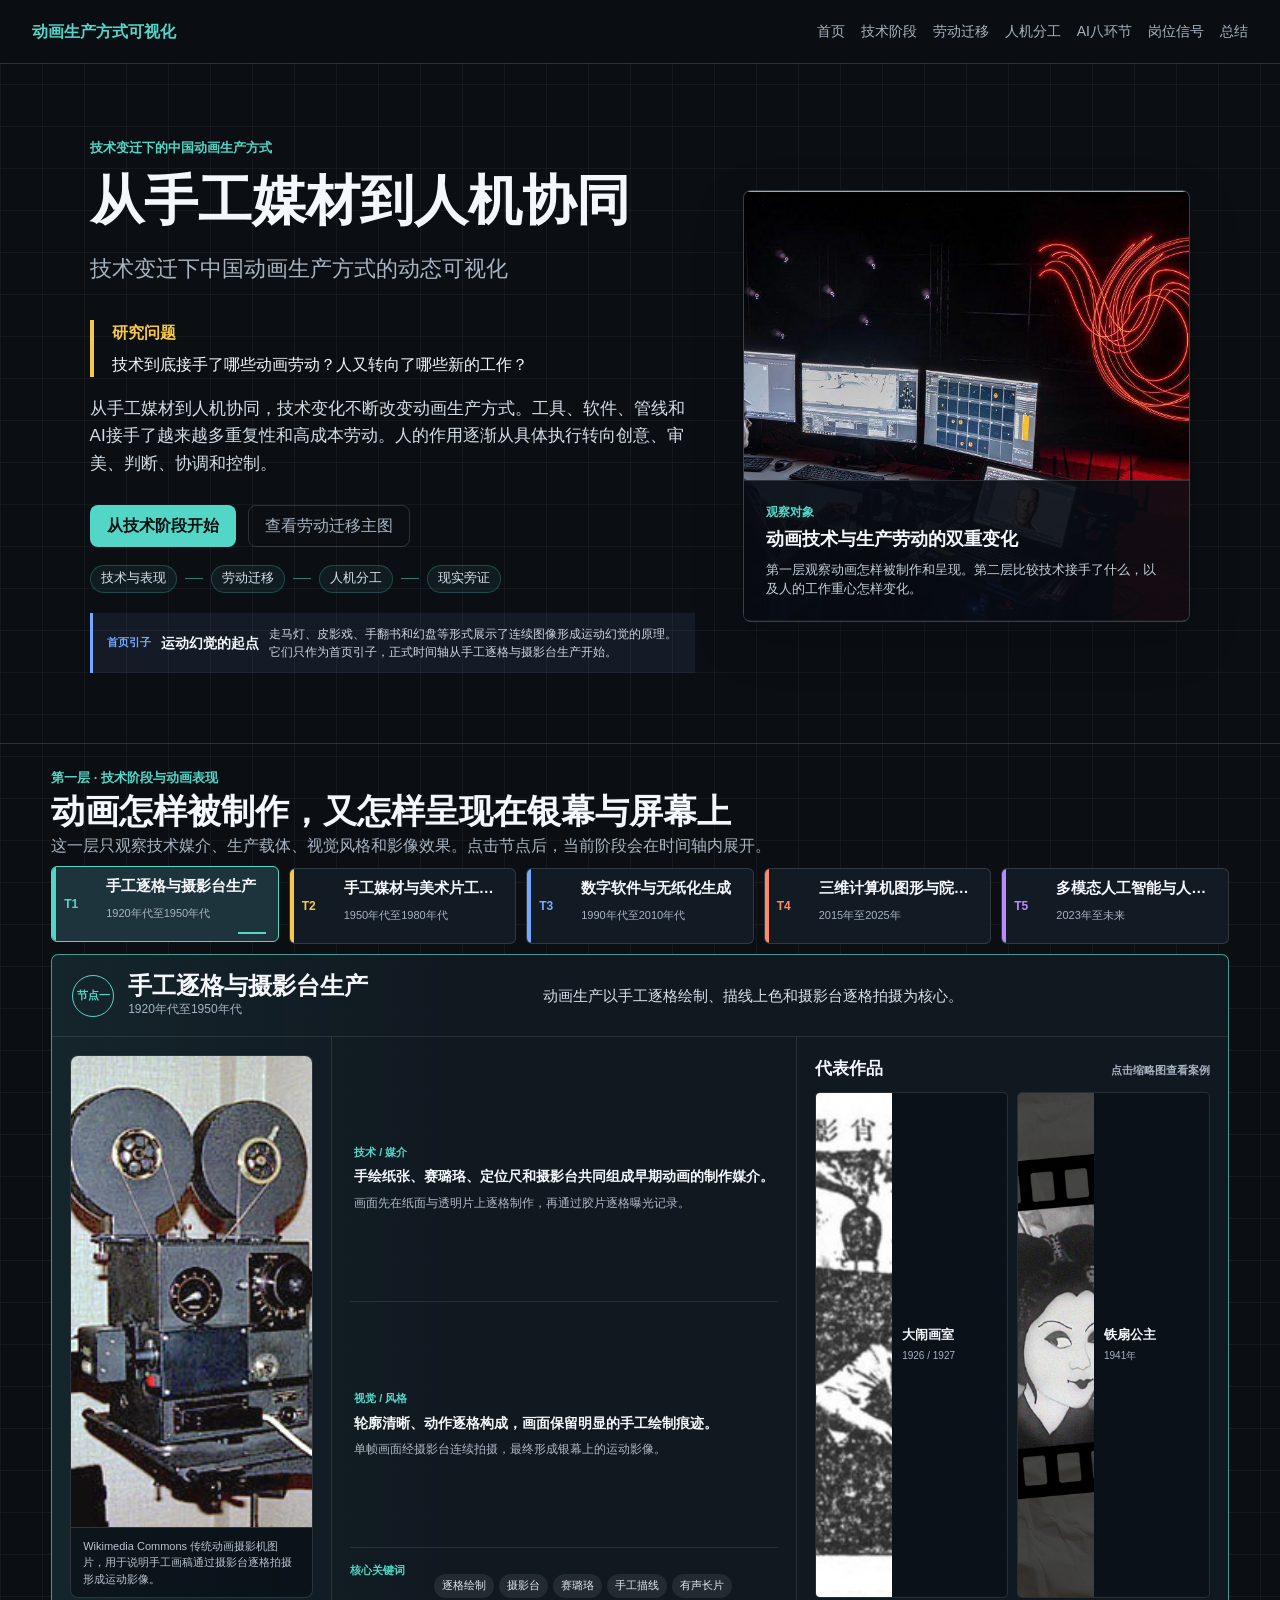
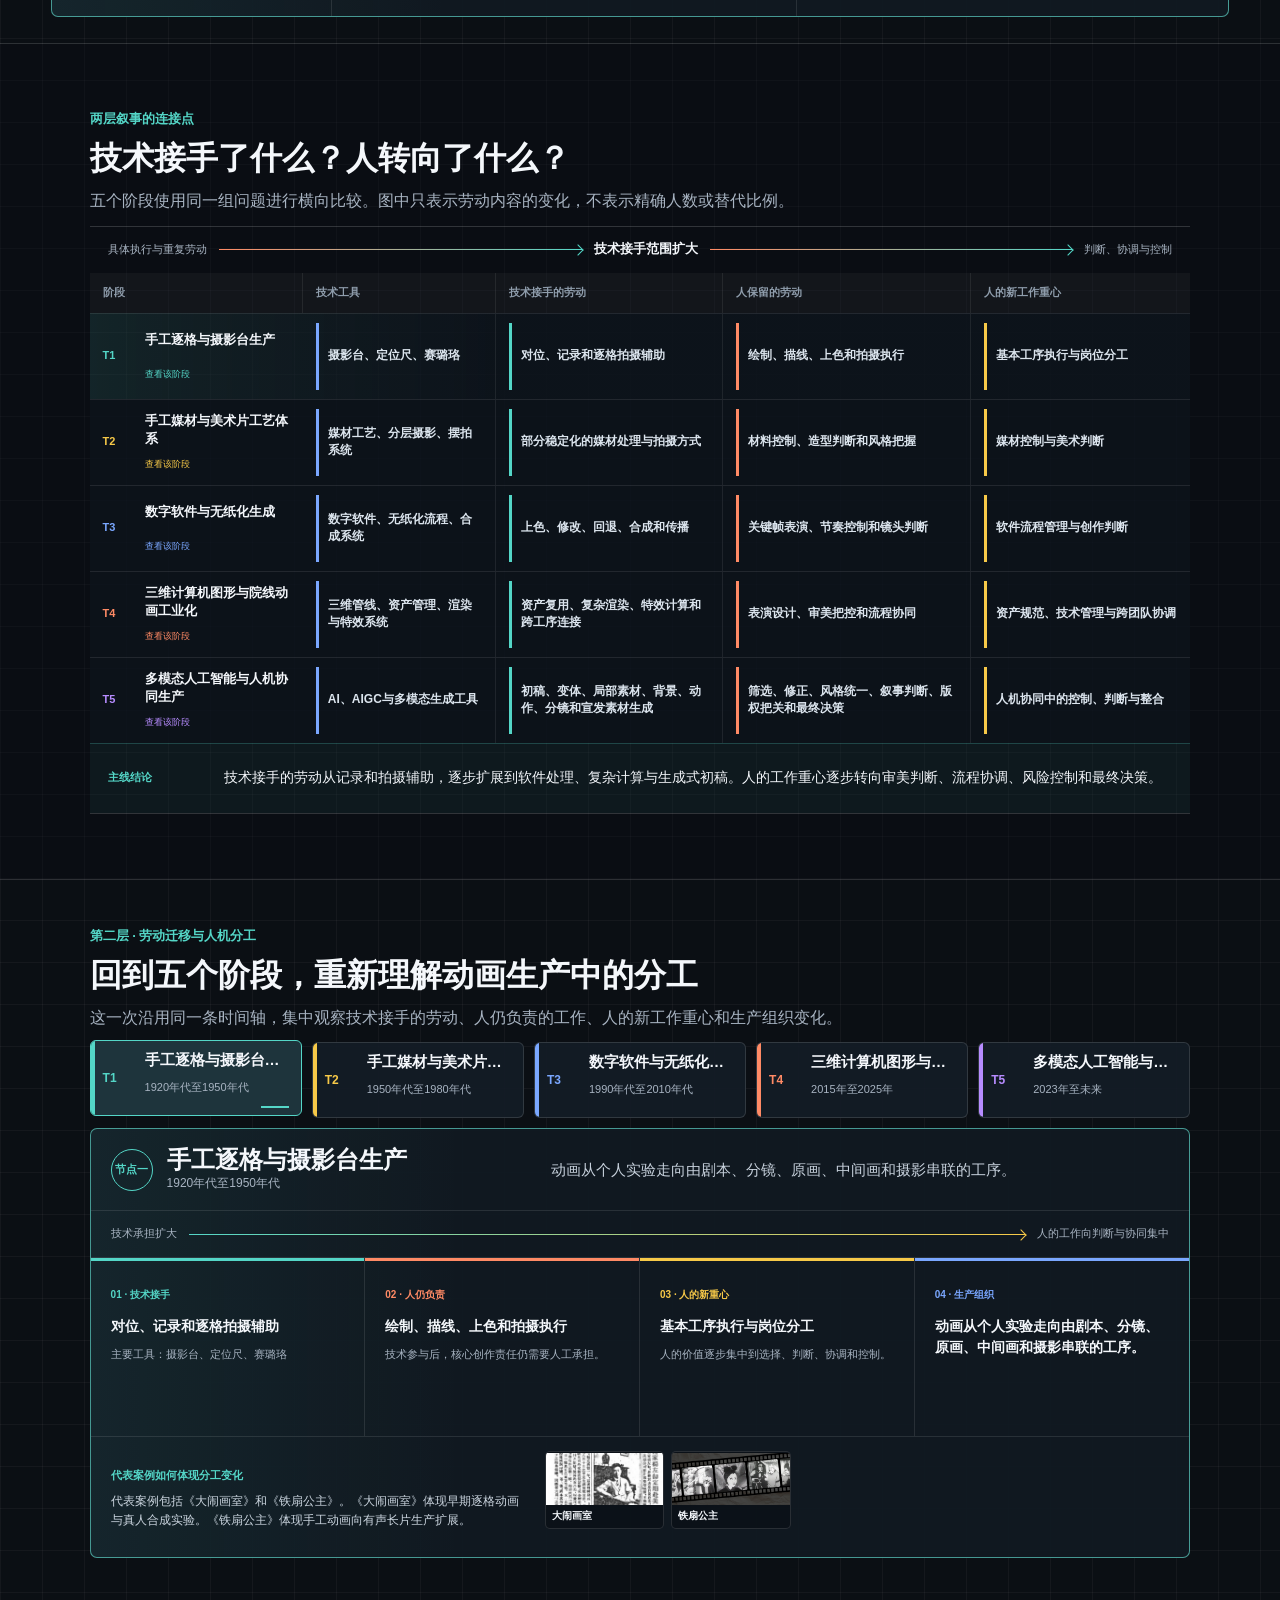
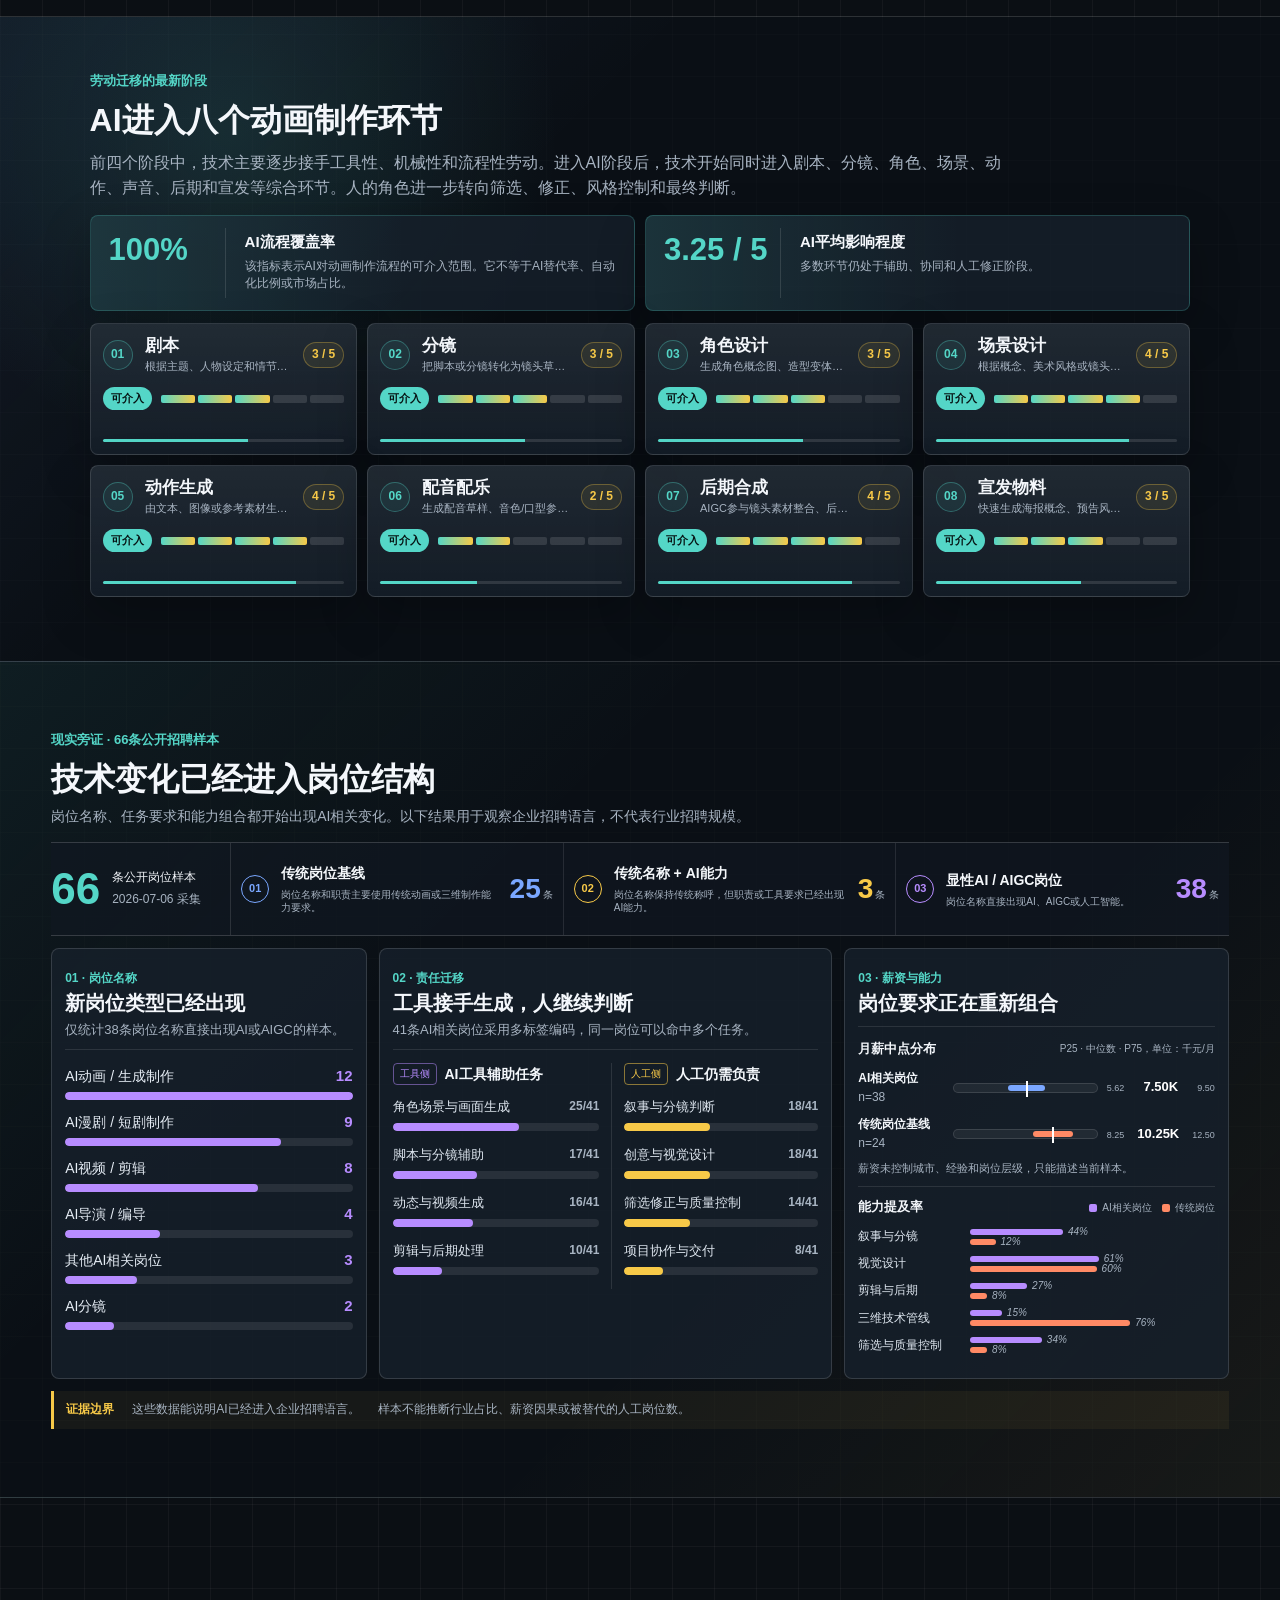
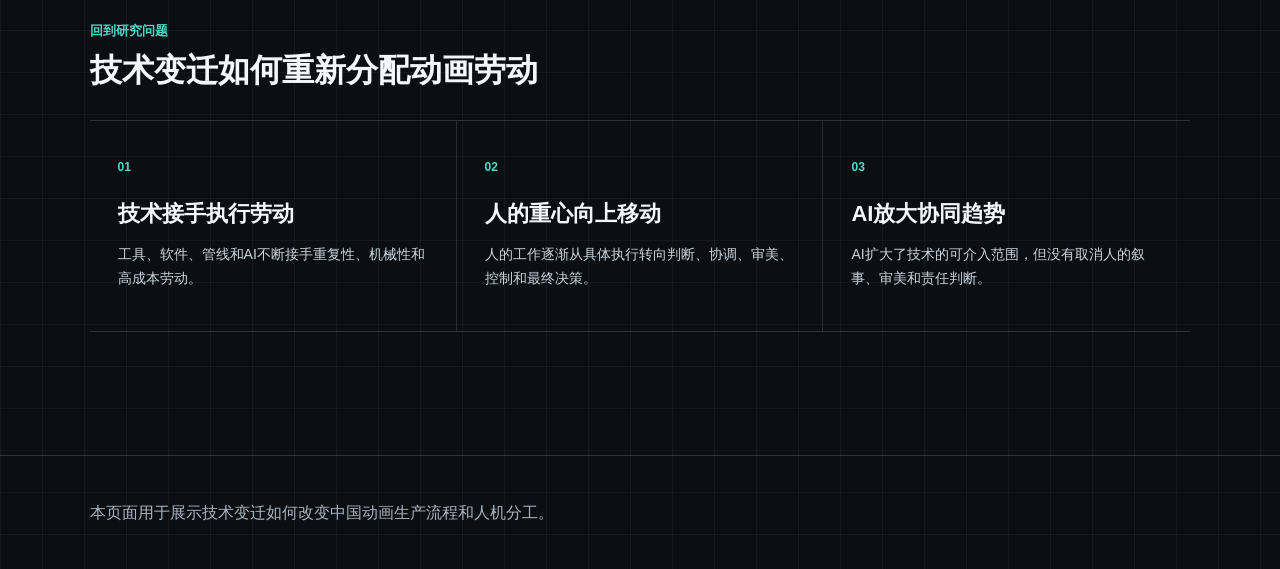
==== commit c41c11e1: "更新网页 2026-07-10 19:14" ====
--- a/index.html
+++ b/index.html
@@ -113,9 +113,9 @@
 
     <section class="section-panel job-signal-zone" id="jobs">
       <div class="section-heading">
-        <p class="eyebrow">现实旁证</p>
-        <h2>岗位语言中的现实回声</h2>
-        <p>招聘信息中的软件、管线、AI和相关技能要求，只能作为现实变化的旁证。它可以帮助说明技术变迁正在影响岗位能力结构，但不能直接等同于整个动画产业全貌。</p>
+        <p class="eyebrow">现实旁证 · 66条公开招聘样本</p>
+        <h2>技术变化已经进入岗位结构</h2>
+        <p>岗位名称、任务要求和能力组合都开始出现AI相关变化。以下结果用于观察企业招聘语言，不代表行业招聘规模。</p>
       </div>
       <div id="job-signal-root"></div>
     </section>
@@ -160,8 +160,9 @@
     </article>
   </aside>
 
-  <script src="matrix-data.js?v=mainline-5"></script>
-  <script src="data.js?v=mainline-5"></script>
-  <script src="app.js?v=mainline-5"></script>
+  <script src="matrix-data.js?v=job-structure-1"></script>
+  <script src="data.js?v=job-structure-1"></script>
+  <script src="job-data.js?v=job-structure-1"></script>
+  <script src="app.js?v=job-structure-1"></script>
 </body>
 </html>
--- a/style.css
+++ b/style.css
@@ -5257,6 +5257,492 @@
   line-height: 1.5;
 }
 
+.job-evidence-layout {
+  display: grid;
+  gap: 12px;
+}
+
+.job-structure-band {
+  display: grid;
+  grid-template-columns: 220px minmax(0, 1fr);
+  min-height: 94px;
+  border-top: 1px solid rgba(255, 255, 255, 0.16);
+  border-bottom: 1px solid rgba(255, 255, 255, 0.16);
+  background: rgba(17, 24, 33, 0.7);
+}
+
+.job-structure-meta {
+  display: flex;
+  align-items: center;
+  gap: 12px;
+  padding: 12px 18px 12px 0;
+  border-right: 1px solid rgba(255, 255, 255, 0.12);
+}
+
+.job-structure-meta strong {
+  color: var(--accent-1);
+  font-size: 44px;
+  line-height: 1;
+}
+
+.job-structure-meta span,
+.job-structure-meta em {
+  display: block;
+  font-size: 12px;
+  font-style: normal;
+}
+
+.job-structure-meta em {
+  margin-top: 3px;
+  color: var(--muted);
+}
+
+.job-structure-spectrum {
+  display: grid;
+  grid-template-columns: repeat(3, minmax(0, 1fr));
+}
+
+.job-structure-step {
+  --step-color: var(--accent-3);
+  display: grid;
+  grid-template-columns: 30px minmax(0, 1fr) auto;
+  gap: 10px;
+  align-items: center;
+  padding: 11px 16px;
+  border-right: 1px solid rgba(255, 255, 255, 0.1);
+}
+
+.job-structure-step:last-child {
+  border-right: 0;
+}
+
+.job-structure-step.step-2 { --step-color: var(--accent-2); }
+.job-structure-step.step-3 { --step-color: var(--accent-5); }
+
+.job-structure-step > span {
+  display: grid;
+  place-items: center;
+  width: 28px;
+  height: 28px;
+  border: 1px solid var(--step-color);
+  border-radius: 50%;
+  color: var(--step-color);
+  font-size: 11px;
+  font-weight: 800;
+}
+
+.job-structure-step strong {
+  display: block;
+  color: #f5f8fb;
+  font-size: 14px;
+}
+
+.job-structure-step p {
+  margin: 3px 0 0;
+  color: var(--muted);
+  font-size: 12px;
+  line-height: 1.35;
+}
+
+.job-structure-step em {
+  color: var(--step-color);
+  font-size: 28px;
+  font-style: normal;
+  font-weight: 800;
+  line-height: 1;
+}
+
+.job-structure-step small {
+  margin-left: 2px;
+  color: var(--muted);
+  font-size: 10px;
+  font-weight: 400;
+}
+
+.job-evidence-grid {
+  display: grid;
+  grid-template-columns: minmax(0, 0.82fr) minmax(0, 1.18fr) minmax(0, 1fr);
+  gap: 12px;
+  align-items: stretch;
+}
+
+.job-evidence-panel {
+  min-width: 0;
+  padding: 15px 16px;
+  border: 1px solid rgba(255, 255, 255, 0.14);
+  border-radius: 8px;
+  background: rgba(22, 32, 43, 0.82);
+}
+
+.job-evidence-panel > header {
+  min-height: 62px;
+  padding-bottom: 10px;
+  border-bottom: 1px solid rgba(255, 255, 255, 0.1);
+}
+
+.job-evidence-panel > header > span {
+  color: var(--accent-1);
+  font-size: 12px;
+  font-weight: 800;
+}
+
+.job-evidence-panel > header h3 {
+  margin-top: 3px;
+  font-size: 20px;
+}
+
+.job-evidence-panel > header p {
+  margin: 5px 0 0;
+  color: var(--muted);
+  font-size: 13px;
+  line-height: 1.4;
+}
+
+.job-role-bars {
+  display: grid;
+  gap: 10px;
+  margin-top: 14px;
+}
+
+.job-role-label {
+  display: flex;
+  align-items: baseline;
+  justify-content: space-between;
+  gap: 10px;
+  margin-bottom: 4px;
+}
+
+.job-role-label span {
+  color: #e6edf5;
+  font-size: 14px;
+}
+
+.job-role-label strong {
+  color: var(--accent-5);
+  font-size: 15px;
+}
+
+.job-role-track,
+.job-task-track {
+  height: 8px;
+  overflow: hidden;
+  border-radius: 4px;
+  background: rgba(255, 255, 255, 0.09);
+}
+
+.job-role-track i {
+  display: block;
+  height: 100%;
+  border-radius: inherit;
+  background: var(--accent-5);
+}
+
+.job-task-columns {
+  display: grid;
+  grid-template-columns: repeat(2, minmax(0, 1fr));
+  gap: 18px;
+  margin-top: 13px;
+}
+
+.job-task-column {
+  min-width: 0;
+}
+
+.job-task-column + .job-task-column {
+  padding-left: 18px;
+  border-left: 1px solid rgba(255, 255, 255, 0.11);
+}
+
+.job-task-title {
+  display: flex;
+  align-items: center;
+  gap: 8px;
+  margin-bottom: 12px;
+}
+
+.job-task-title span {
+  padding: 2px 6px;
+  border: 1px solid rgba(183, 140, 255, 0.5);
+  border-radius: 4px;
+  color: var(--accent-5);
+  font-size: 10px;
+}
+
+.task-side-2 .job-task-title span {
+  border-color: rgba(247, 201, 72, 0.52);
+  color: var(--accent-2);
+}
+
+.job-task-title strong {
+  font-size: 14px;
+}
+
+.job-task-row {
+  margin-bottom: 14px;
+}
+
+.job-task-row > div:first-child {
+  display: flex;
+  justify-content: space-between;
+  gap: 8px;
+  margin-bottom: 5px;
+}
+
+.job-task-row span {
+  color: #dfe7f0;
+  font-size: 13px;
+}
+
+.job-task-row strong {
+  color: var(--muted);
+  font-size: 12px;
+}
+
+.job-task-track i {
+  display: block;
+  height: 100%;
+  border-radius: inherit;
+  background: var(--accent-5);
+}
+
+.task-side-2 .job-task-track i {
+  background: var(--accent-2);
+}
+
+.job-subheading {
+  display: flex;
+  align-items: center;
+  justify-content: space-between;
+  gap: 10px;
+  margin-bottom: 9px;
+}
+
+.job-subheading strong {
+  font-size: 13px;
+}
+
+.job-subheading span {
+  display: flex;
+  align-items: center;
+  gap: 5px;
+  color: var(--muted);
+  font-size: 10px;
+}
+
+.job-salary-block {
+  padding: 12px 0 10px;
+  border-bottom: 1px solid rgba(255, 255, 255, 0.1);
+}
+
+.job-salary-row {
+  display: grid;
+  grid-template-columns: 100px minmax(0, 1fr) 118px;
+  gap: 9px;
+  align-items: center;
+  margin: 8px 0;
+}
+
+.job-salary-label strong,
+.job-salary-label span {
+  display: block;
+  font-size: 12px;
+}
+
+.job-salary-label span {
+  color: var(--muted);
+}
+
+.job-salary-scale {
+  position: relative;
+  height: 10px;
+  border: 1px solid rgba(255, 255, 255, 0.12);
+  border-radius: 5px;
+  background: rgba(255, 255, 255, 0.06);
+}
+
+.job-salary-range {
+  position: absolute;
+  top: 1px;
+  bottom: 1px;
+  min-width: 8px;
+  border-radius: 4px;
+  background: var(--accent-3);
+}
+
+.job-salary-row:nth-of-type(3) .job-salary-range {
+  background: var(--accent-4);
+}
+
+.job-salary-range b {
+  position: absolute;
+  top: -4px;
+  width: 2px;
+  height: 16px;
+  background: #ffffff;
+}
+
+.job-salary-row > p {
+  display: flex;
+  align-items: baseline;
+  justify-content: space-between;
+  gap: 4px;
+  margin: 0;
+  color: var(--muted);
+  font-size: 9px;
+}
+
+.job-salary-row > p strong {
+  color: #ffffff;
+  font-size: 13px;
+}
+
+.job-salary-caveat {
+  margin: 7px 0 0;
+  color: var(--muted);
+  font-size: 11px;
+  line-height: 1.35;
+}
+
+.job-capability-block {
+  padding-top: 10px;
+}
+
+.legend-ai,
+.legend-traditional {
+  width: 8px;
+  height: 8px;
+  border-radius: 2px;
+  background: var(--accent-5);
+}
+
+.legend-traditional {
+  margin-left: 5px;
+  background: var(--accent-4);
+}
+
+.job-capability-row {
+  display: grid;
+  grid-template-columns: 104px minmax(0, 1fr);
+  gap: 8px;
+  align-items: center;
+  margin: 8px 0;
+}
+
+.job-capability-row > span {
+  color: #dfe7f0;
+  font-size: 12px;
+}
+
+.job-capability-pair {
+  display: grid;
+  gap: 4px;
+  padding-right: 34px;
+}
+
+.job-capability-pair i {
+  position: relative;
+  display: block;
+  height: 6px;
+  min-width: 2px;
+  border-radius: 3px;
+}
+
+.job-capability-pair .capability-ai {
+  background: var(--accent-5);
+}
+
+.job-capability-pair .capability-traditional {
+  background: var(--accent-4);
+}
+
+.job-capability-pair b {
+  position: absolute;
+  left: calc(100% + 5px);
+  top: -5px;
+  color: var(--muted);
+  font-size: 10px;
+  font-weight: 400;
+}
+
+.job-evidence-note {
+  display: flex;
+  align-items: center;
+  gap: 18px;
+  min-height: 38px;
+  padding: 7px 12px;
+  border-left: 3px solid var(--accent-2);
+  background: rgba(247, 201, 72, 0.055);
+  color: var(--muted);
+  font-size: 12px;
+}
+
+.job-evidence-note strong {
+  color: var(--accent-2);
+  font-size: 12px;
+}
+
+@media (min-width: 1021px) {
+  #jobs.section-panel {
+    display: flex;
+    min-height: calc(100vh - 64px);
+    flex-direction: column;
+    justify-content: center;
+    padding-top: 28px;
+    padding-bottom: 28px;
+  }
+
+  #jobs .section-heading {
+    max-width: 980px;
+    margin-bottom: 14px;
+  }
+
+  #jobs .section-heading h2 {
+    font-size: 32px;
+  }
+
+  #jobs .section-heading p:last-child {
+    margin-top: 7px;
+    font-size: 14px;
+  }
+}
+
+@media (min-width: 1021px) and (max-width: 1500px) {
+  #jobs.section-panel {
+    padding-right: 4vw;
+    padding-left: 4vw;
+  }
+
+  .job-structure-band {
+    grid-template-columns: 180px minmax(0, 1fr);
+  }
+
+  .job-structure-step {
+    padding-right: 10px;
+    padding-left: 10px;
+  }
+
+  .job-structure-step p {
+    font-size: 10px;
+  }
+
+  .job-evidence-panel {
+    padding-right: 13px;
+    padding-left: 13px;
+  }
+
+  .job-task-columns {
+    gap: 12px;
+  }
+
+  .job-task-column + .job-task-column {
+    padding-left: 12px;
+  }
+
+  .job-salary-row {
+    grid-template-columns: 86px minmax(0, 1fr) 108px;
+  }
+}
+
 .summary-zone {
   min-height: 62vh;
   display: grid;
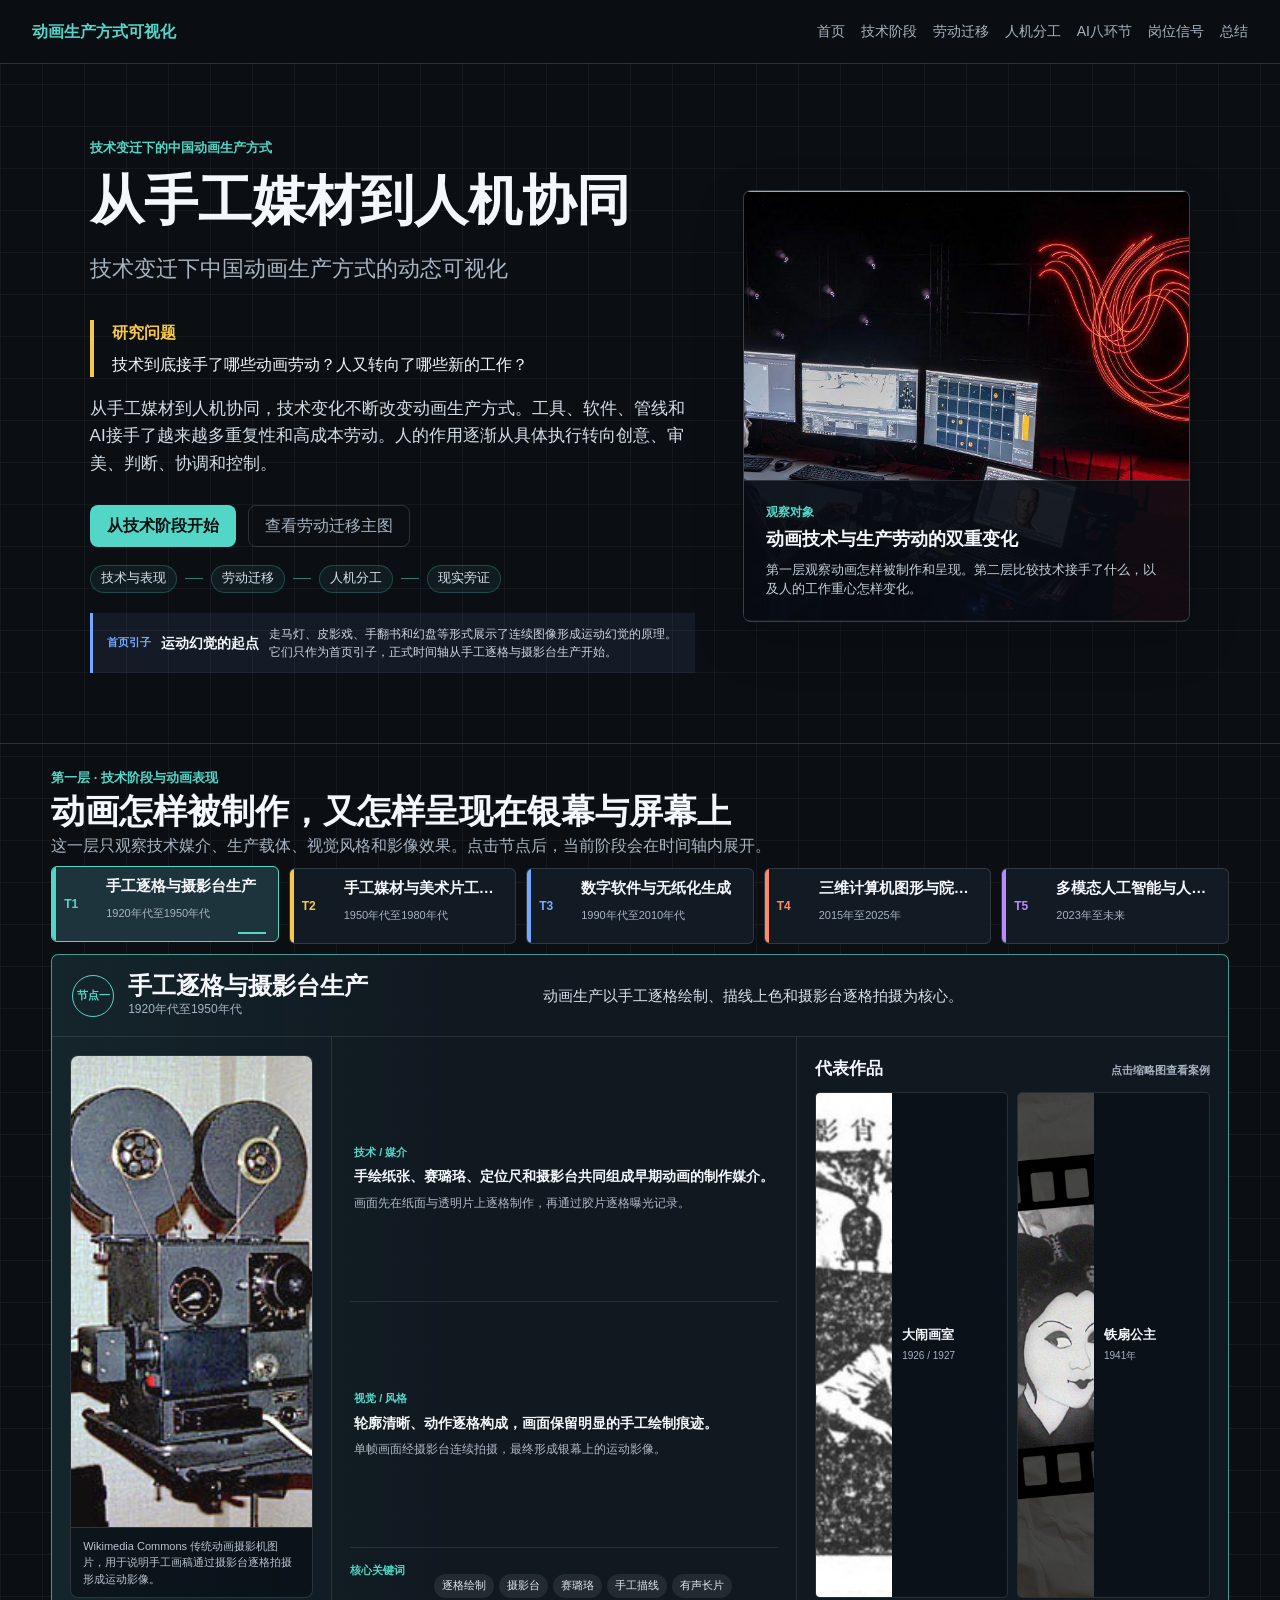
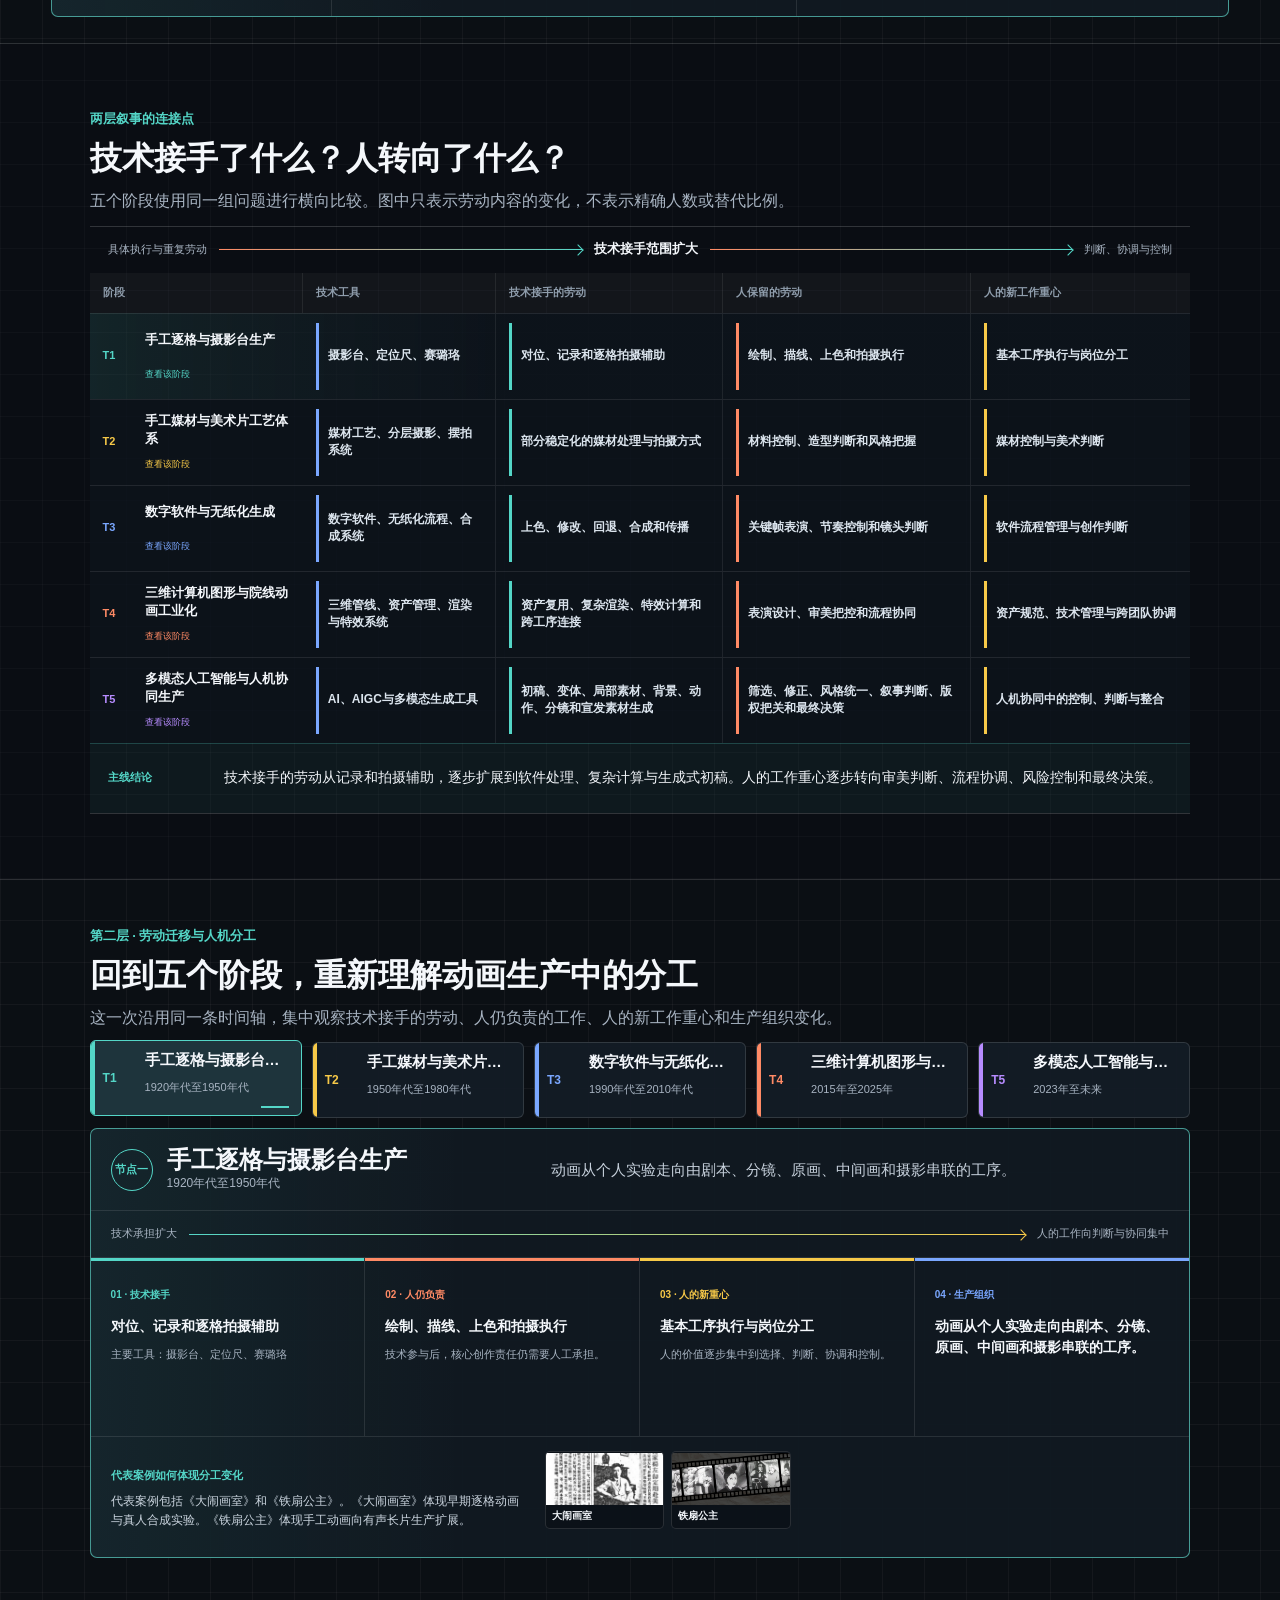
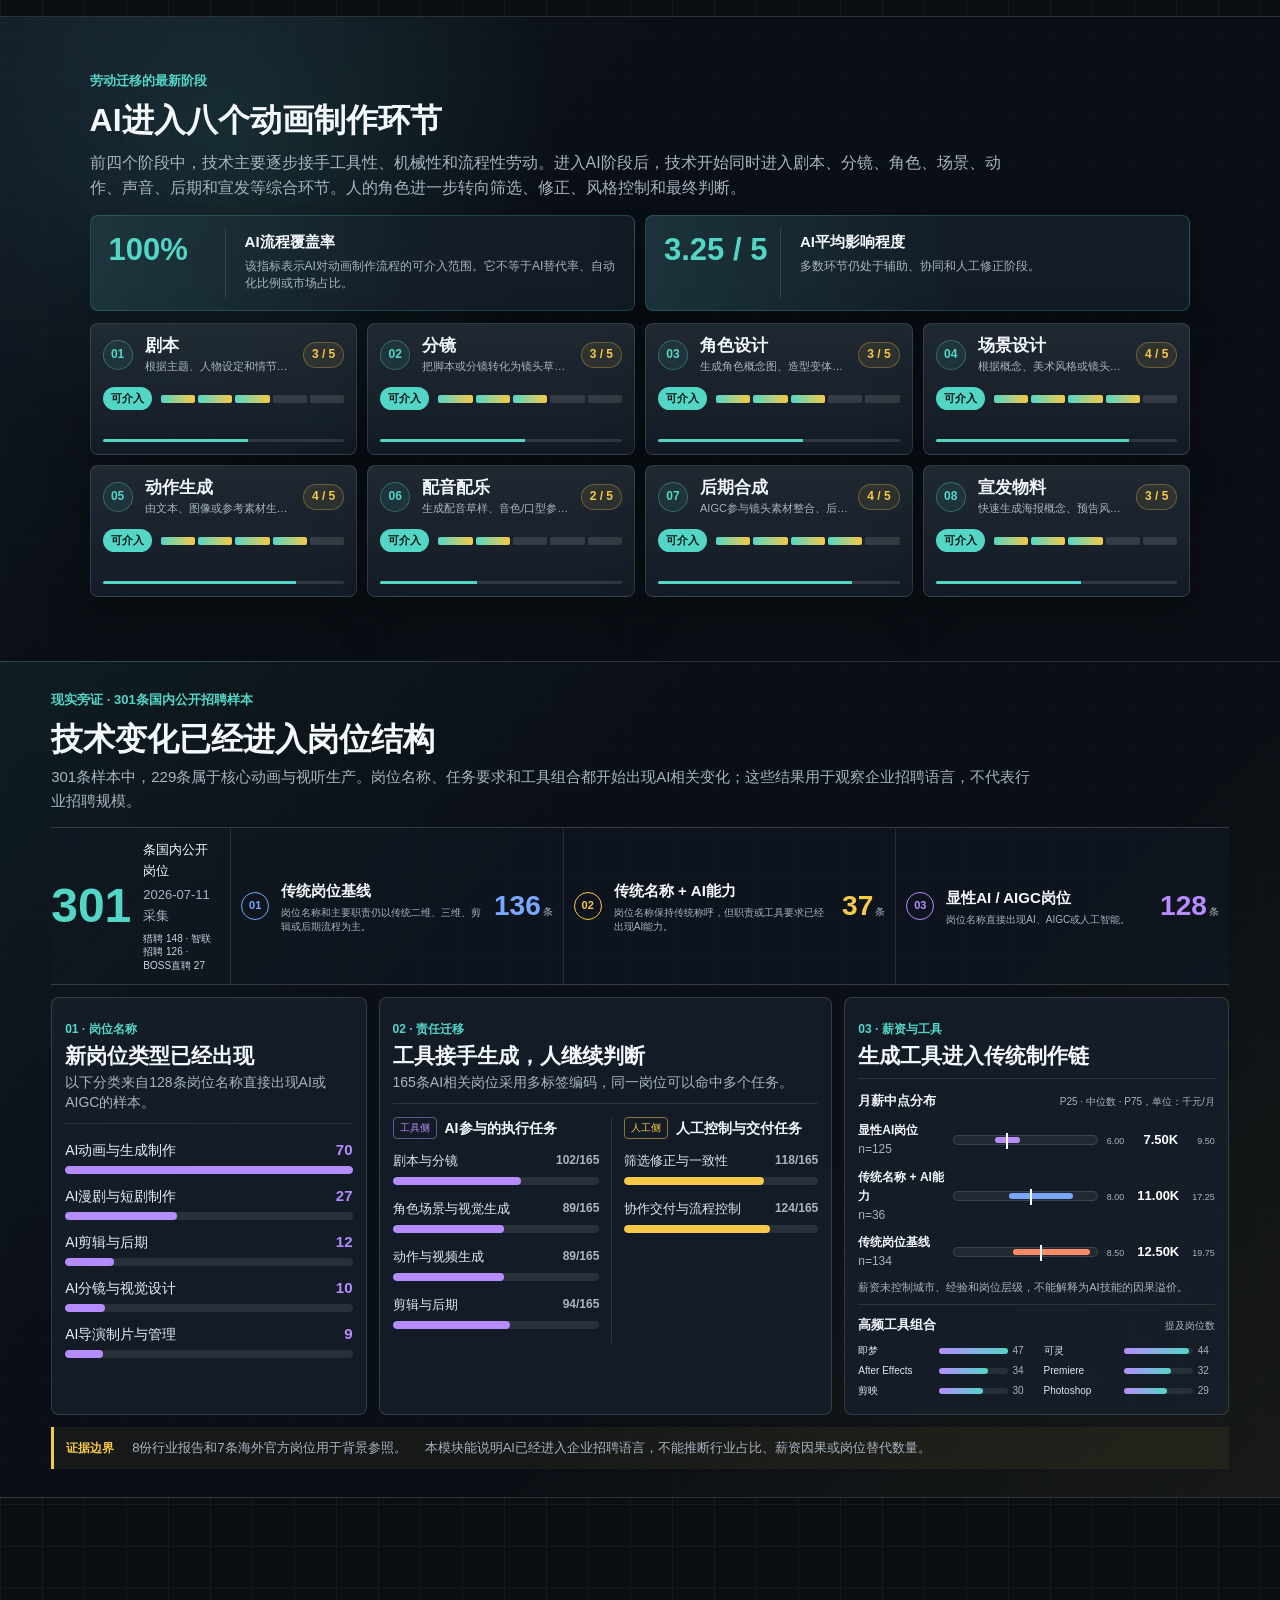
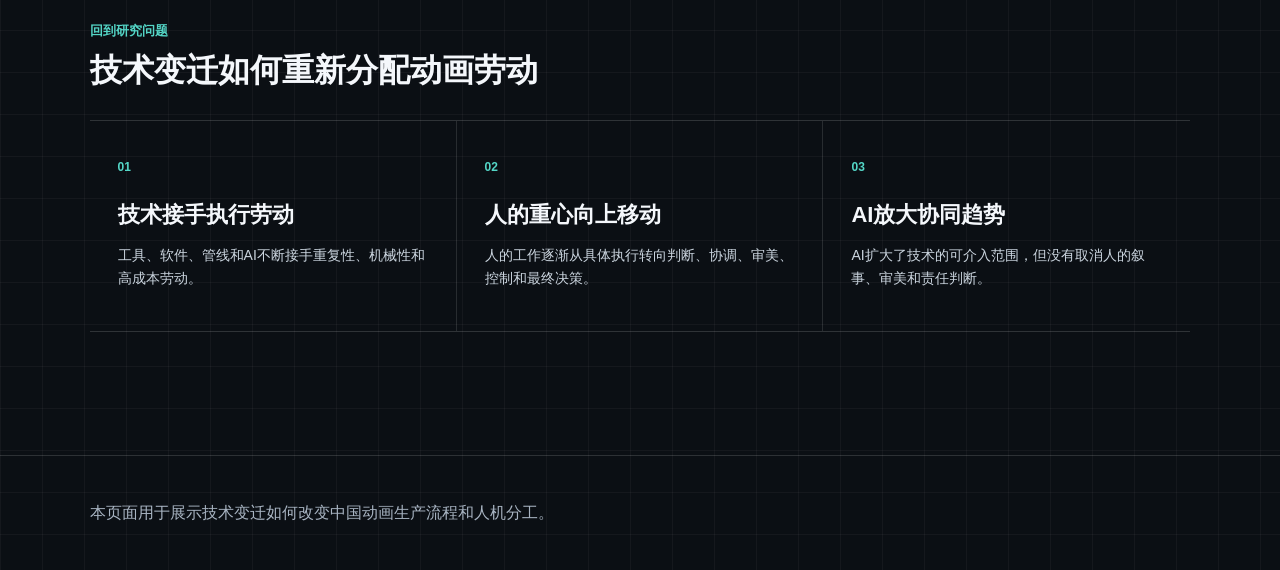
==== commit 8b42dd5b: "更新网页 2026-07-11 12:45" ====
--- a/index.html
+++ b/index.html
@@ -113,9 +113,9 @@
 
     <section class="section-panel job-signal-zone" id="jobs">
       <div class="section-heading">
-        <p class="eyebrow">现实旁证 · 66条公开招聘样本</p>
+        <p class="eyebrow">现实旁证 · 301条国内公开招聘样本</p>
         <h2>技术变化已经进入岗位结构</h2>
-        <p>岗位名称、任务要求和能力组合都开始出现AI相关变化。以下结果用于观察企业招聘语言，不代表行业招聘规模。</p>
+        <p>301条样本中，229条属于核心动画与视听生产。岗位名称、任务要求和工具组合都开始出现AI相关变化；这些结果用于观察企业招聘语言，不代表行业招聘规模。</p>
       </div>
       <div id="job-signal-root"></div>
     </section>
@@ -160,9 +160,9 @@
     </article>
   </aside>
 
-  <script src="matrix-data.js?v=job-structure-1"></script>
-  <script src="data.js?v=job-structure-1"></script>
-  <script src="job-data.js?v=job-structure-1"></script>
-  <script src="app.js?v=job-structure-1"></script>
+  <script src="matrix-data.js?v=job-structure-2"></script>
+  <script src="data.js?v=job-structure-2"></script>
+  <script src="job-data.js?v=job-structure-2"></script>
+  <script src="app.js?v=job-structure-2"></script>
 </body>
 </html>
--- a/style.css
+++ b/style.css
@@ -5297,6 +5297,16 @@
   color: var(--muted);
 }
 
+.job-structure-meta small {
+  display: block;
+  max-width: 150px;
+  margin-top: 5px;
+  color: #cbd7e3;
+  font-size: 9px;
+  font-weight: 500;
+  line-height: 1.35;
+}
+
 .job-structure-spectrum {
   display: grid;
   grid-template-columns: repeat(3, minmax(0, 1fr));
@@ -5566,10 +5576,14 @@
   bottom: 1px;
   min-width: 8px;
   border-radius: 4px;
+  background: var(--accent-5);
+}
+
+.salary-row-2 .job-salary-range {
   background: var(--accent-3);
 }
 
-.job-salary-row:nth-of-type(3) .job-salary-range {
+.salary-row-3 .job-salary-range {
   background: var(--accent-4);
 }
 
@@ -5601,6 +5615,59 @@
   color: var(--muted);
   font-size: 11px;
   line-height: 1.35;
+}
+
+.job-tool-block {
+  display: grid;
+  grid-template-columns: repeat(2, minmax(0, 1fr));
+  gap: 8px 14px;
+  padding-top: 10px;
+}
+
+.job-tool-block > .job-subheading {
+  grid-column: 1 / -1;
+  margin-bottom: 1px;
+}
+
+.job-tool-row {
+  display: grid;
+  grid-template-columns: minmax(72px, 0.9fr) minmax(54px, 1.1fr);
+  gap: 7px;
+  align-items: center;
+  min-width: 0;
+}
+
+.job-tool-row > span {
+  overflow: hidden;
+  color: #dfe7f0;
+  font-size: 10px;
+  line-height: 1.2;
+  text-overflow: ellipsis;
+  white-space: nowrap;
+}
+
+.job-tool-track {
+  position: relative;
+  height: 6px;
+  margin-right: 22px;
+  border-radius: 3px;
+  background: rgba(255, 255, 255, 0.08);
+}
+
+.job-tool-track i {
+  display: block;
+  height: 100%;
+  border-radius: inherit;
+  background: linear-gradient(90deg, var(--accent-5), var(--accent-1));
+}
+
+.job-tool-track b {
+  position: absolute;
+  top: -5px;
+  left: calc(100% + 5px);
+  color: var(--muted);
+  font-size: 10px;
+  font-weight: 500;
 }
 
 .job-capability-block {
@@ -5702,7 +5769,50 @@
 
   #jobs .section-heading p:last-child {
     margin-top: 7px;
+    font-size: 15px;
+  }
+
+  .job-structure-meta strong {
+    font-size: 48px;
+  }
+
+  .job-structure-meta span,
+  .job-structure-meta em {
+    font-size: 13px;
+  }
+
+  .job-structure-meta small {
+    font-size: 10px;
+  }
+
+  .job-structure-step strong {
+    font-size: 15px;
+  }
+
+  .job-structure-step p {
+    font-size: 12px;
+  }
+
+  .job-evidence-panel {
+    padding: 17px 18px;
+  }
+
+  .job-evidence-panel > header h3 {
+    font-size: 21px;
+  }
+
+  .job-evidence-panel > header p,
+  .job-role-label span {
     font-size: 14px;
+  }
+
+  .job-task-row span {
+    font-size: 13px;
+  }
+
+  .job-evidence-note {
+    min-height: 42px;
+    font-size: 13px;
   }
 }
 
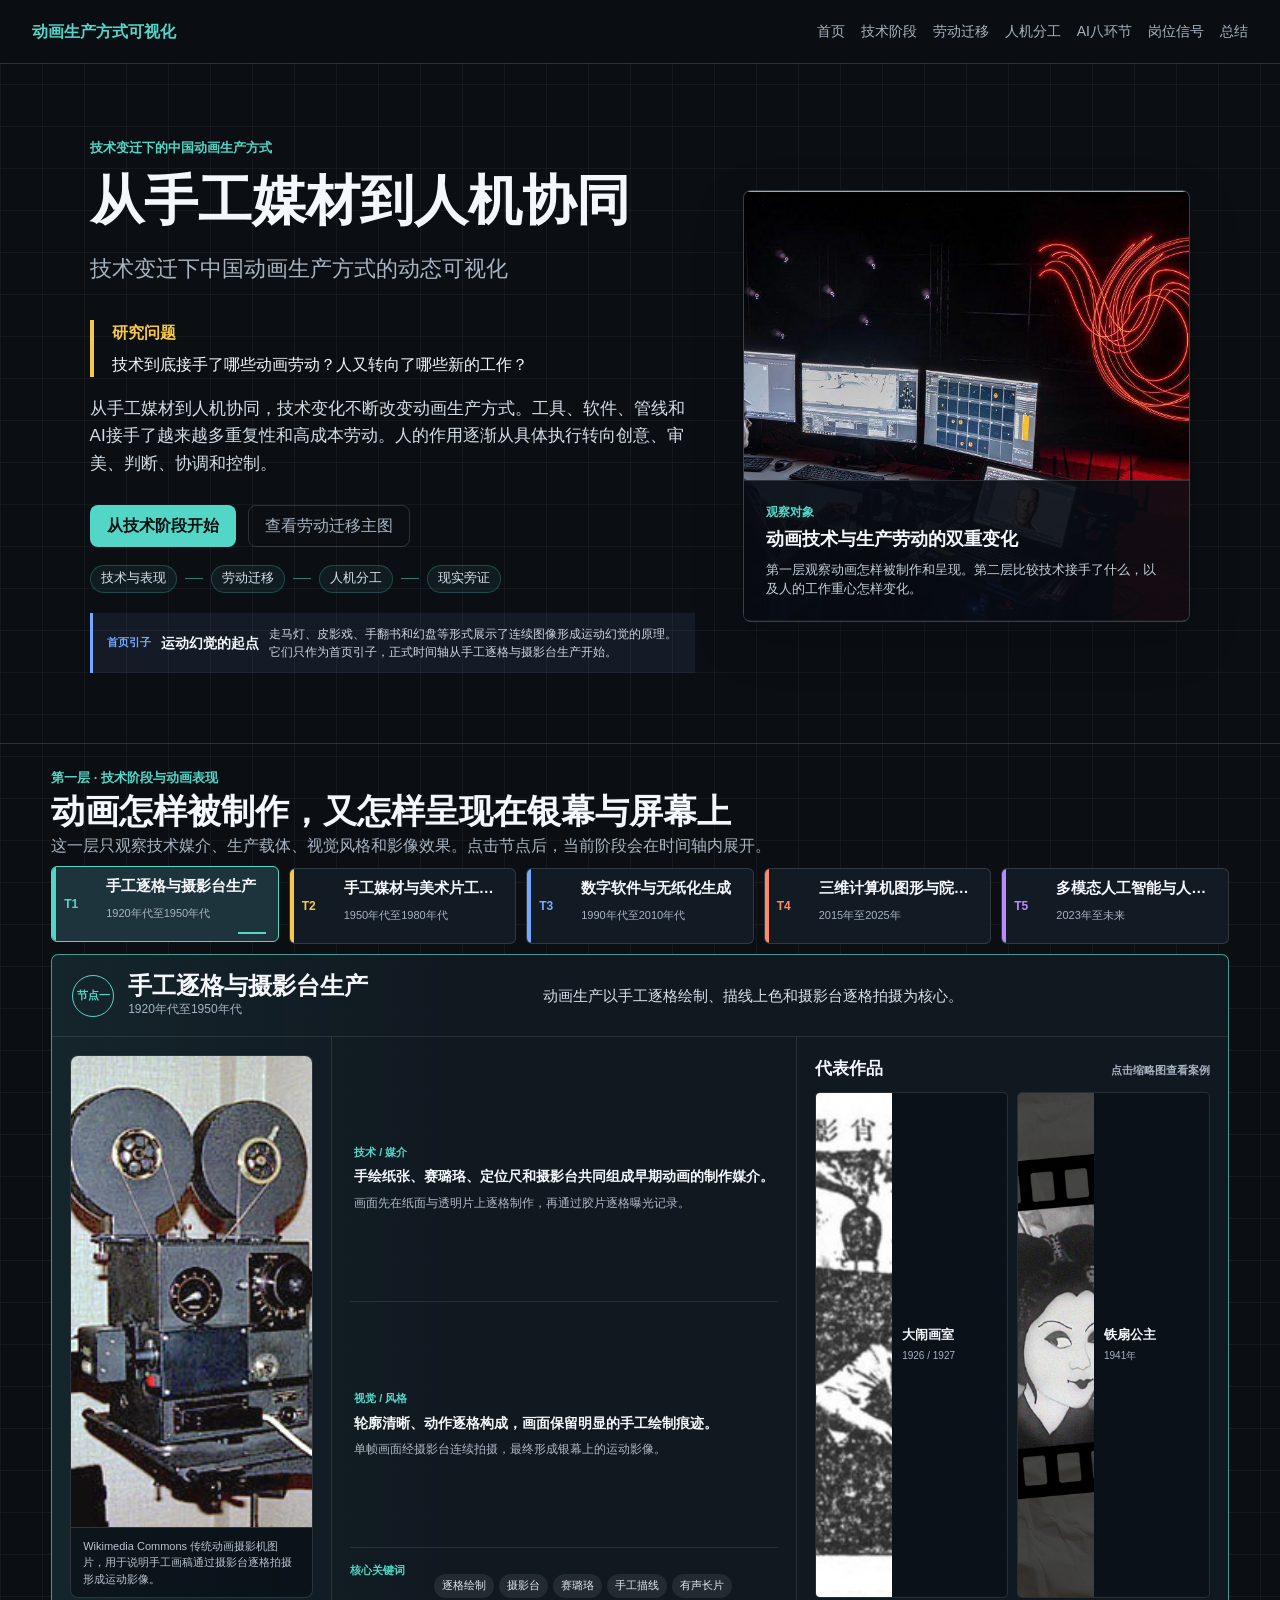
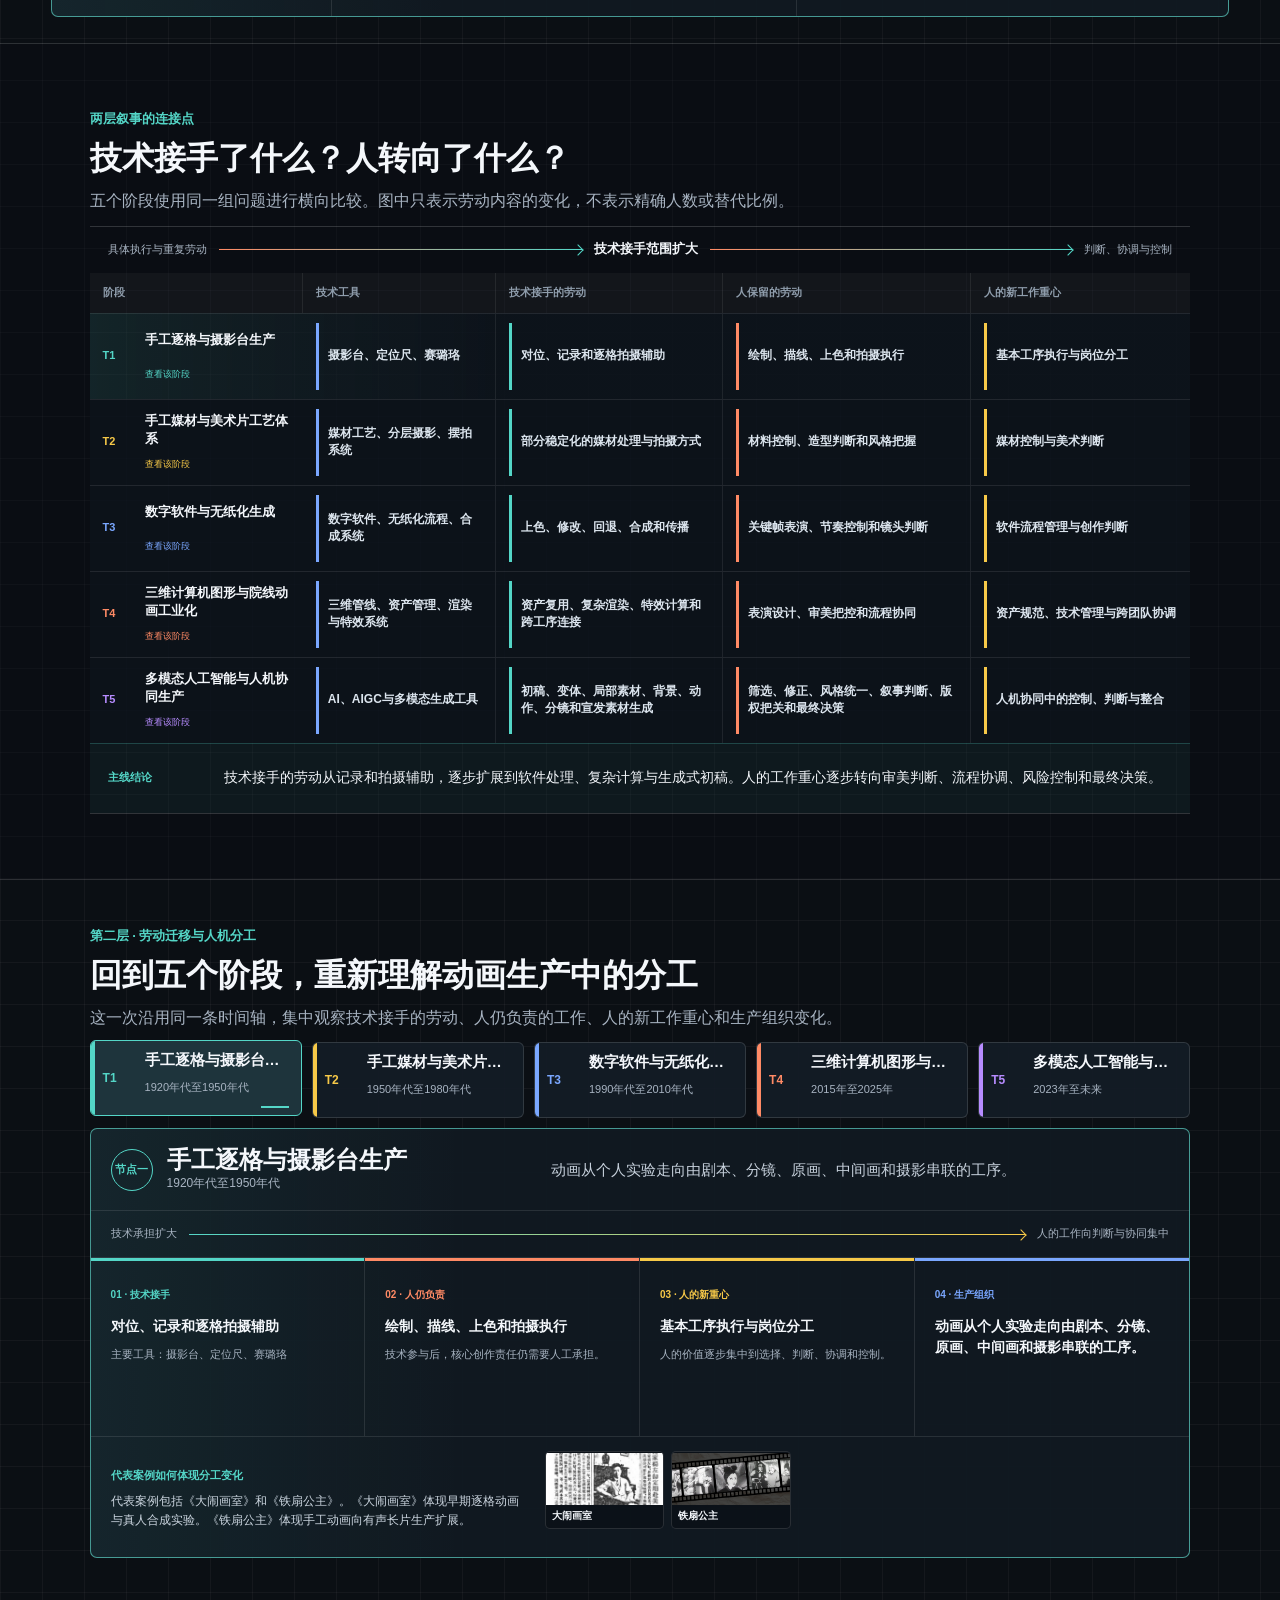
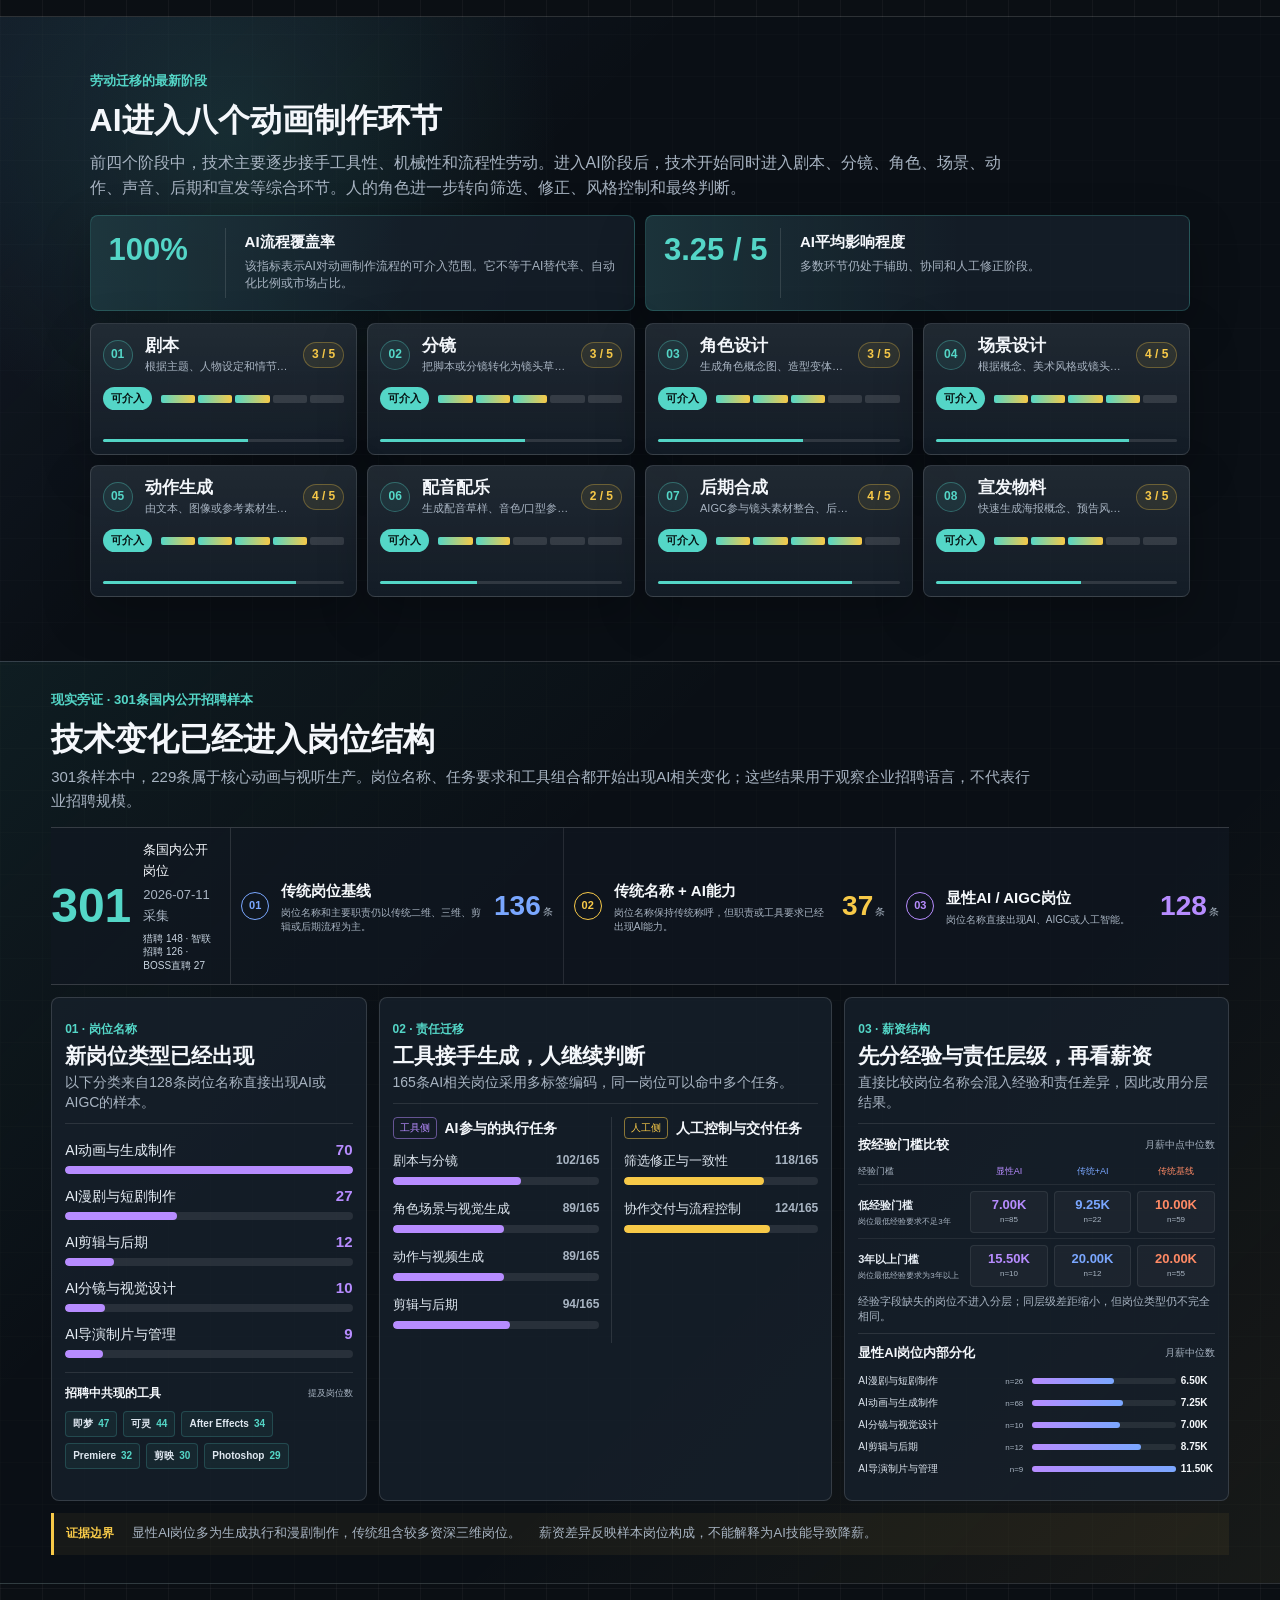
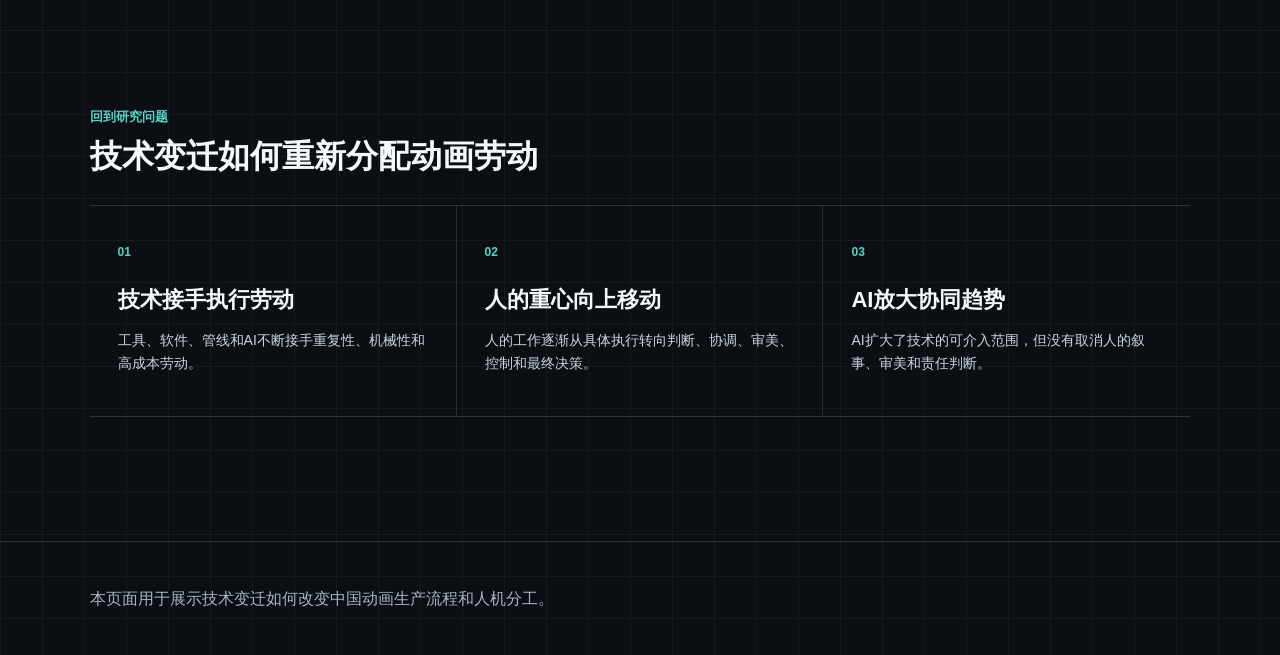
==== commit 5f3f1694: "更新网页 2026-07-11 13:04" ====
--- a/index.html
+++ b/index.html
@@ -160,9 +160,9 @@
     </article>
   </aside>
 
-  <script src="matrix-data.js?v=job-structure-2"></script>
-  <script src="data.js?v=job-structure-2"></script>
-  <script src="job-data.js?v=job-structure-2"></script>
-  <script src="app.js?v=job-structure-2"></script>
+  <script src="matrix-data.js?v=job-salary-3"></script>
+  <script src="data.js?v=job-salary-3"></script>
+  <script src="job-data.js?v=job-salary-3"></script>
+  <script src="app.js?v=job-salary-3"></script>
 </body>
 </html>
--- a/style.css
+++ b/style.css
@@ -5414,6 +5414,57 @@
   margin-top: 14px;
 }
 
+.job-role-tools {
+  margin-top: 14px;
+  padding-top: 11px;
+  border-top: 1px solid rgba(255, 255, 255, 0.1);
+}
+
+.job-role-tools > div {
+  display: flex;
+  align-items: center;
+  justify-content: space-between;
+  gap: 8px;
+}
+
+.job-role-tools > div strong {
+  font-size: 12px;
+}
+
+.job-role-tools > div span {
+  color: var(--muted);
+  font-size: 9px;
+}
+
+.job-role-tools p {
+  display: flex;
+  flex-wrap: wrap;
+  gap: 6px;
+  margin: 8px 0 0;
+}
+
+.job-role-tools p span {
+  display: inline-flex;
+  align-items: center;
+  gap: 5px;
+  padding: 4px 7px;
+  border: 1px solid rgba(84, 216, 203, 0.2);
+  border-radius: 4px;
+  background: rgba(84, 216, 203, 0.06);
+  font-size: 10px;
+}
+
+.job-role-tools b {
+  color: #dfe7f0;
+  font-weight: 600;
+}
+
+.job-role-tools em {
+  color: var(--accent-1);
+  font-style: normal;
+  font-weight: 700;
+}
+
 .job-role-label {
   display: flex;
   align-items: baseline;
@@ -5615,6 +5666,168 @@
   color: var(--muted);
   font-size: 11px;
   line-height: 1.35;
+}
+
+.job-experience-block {
+  padding: 11px 0 9px;
+  border-bottom: 1px solid rgba(255, 255, 255, 0.1);
+}
+
+.job-experience-matrix {
+  display: grid;
+  gap: 5px;
+}
+
+.job-experience-header,
+.job-experience-row {
+  display: grid;
+  grid-template-columns: minmax(106px, 1.2fr) repeat(3, minmax(60px, 1fr));
+  gap: 6px;
+  align-items: stretch;
+}
+
+.job-experience-header {
+  color: var(--muted);
+  font-size: 9px;
+  text-align: center;
+}
+
+.job-experience-header > span:first-child {
+  text-align: left;
+}
+
+.job-experience-header .salary-group-1 {
+  color: var(--accent-5);
+}
+
+.job-experience-header .salary-group-2 {
+  color: var(--accent-3);
+}
+
+.job-experience-header .salary-group-3 {
+  color: var(--accent-4);
+}
+
+.job-experience-row {
+  padding-top: 6px;
+  border-top: 1px solid rgba(255, 255, 255, 0.07);
+}
+
+.job-experience-label {
+  align-self: center;
+  min-width: 0;
+}
+
+.job-experience-label strong,
+.job-experience-label span {
+  display: block;
+}
+
+.job-experience-label strong {
+  color: #e7edf4;
+  font-size: 11px;
+}
+
+.job-experience-label span {
+  margin-top: 2px;
+  color: var(--muted);
+  font-size: 8px;
+  line-height: 1.25;
+}
+
+.job-experience-cell {
+  padding: 6px 4px 5px;
+  border: 1px solid rgba(255, 255, 255, 0.08);
+  border-radius: 4px;
+  background: rgba(255, 255, 255, 0.035);
+  text-align: center;
+}
+
+.job-experience-cell strong,
+.job-experience-cell small {
+  display: block;
+}
+
+.job-experience-cell strong {
+  font-size: 13px;
+  line-height: 1.1;
+}
+
+.job-experience-cell small {
+  margin-top: 2px;
+  color: var(--muted);
+  font-size: 8px;
+}
+
+.job-experience-cell.salary-group-1 strong {
+  color: var(--accent-5);
+}
+
+.job-experience-cell.salary-group-2 strong {
+  color: var(--accent-3);
+}
+
+.job-experience-cell.salary-group-3 strong {
+  color: var(--accent-4);
+}
+
+.job-family-salary-block {
+  padding-top: 9px;
+}
+
+.job-family-salary-row {
+  display: grid;
+  grid-template-columns: minmax(135px, 0.95fr) minmax(110px, 1.05fr);
+  gap: 9px;
+  align-items: center;
+  margin: 6px 0;
+}
+
+.job-family-salary-row > div:first-child {
+  display: flex;
+  min-width: 0;
+  align-items: baseline;
+  justify-content: space-between;
+  gap: 6px;
+}
+
+.job-family-salary-row span {
+  overflow: hidden;
+  color: #dfe7f0;
+  font-size: 10px;
+  text-overflow: ellipsis;
+  white-space: nowrap;
+}
+
+.job-family-salary-row small {
+  flex: 0 0 auto;
+  color: var(--muted);
+  font-size: 8px;
+}
+
+.job-family-salary-track {
+  position: relative;
+  height: 6px;
+  margin-right: 39px;
+  border-radius: 3px;
+  background: rgba(255, 255, 255, 0.08);
+}
+
+.job-family-salary-track i {
+  display: block;
+  height: 100%;
+  border-radius: inherit;
+  background: linear-gradient(90deg, var(--accent-5), var(--accent-3));
+}
+
+.job-family-salary-track b {
+  position: absolute;
+  top: -5px;
+  left: calc(100% + 5px);
+  color: #f5f8fb;
+  font-size: 10px;
+  font-weight: 700;
+  white-space: nowrap;
 }
 
 .job-tool-block {
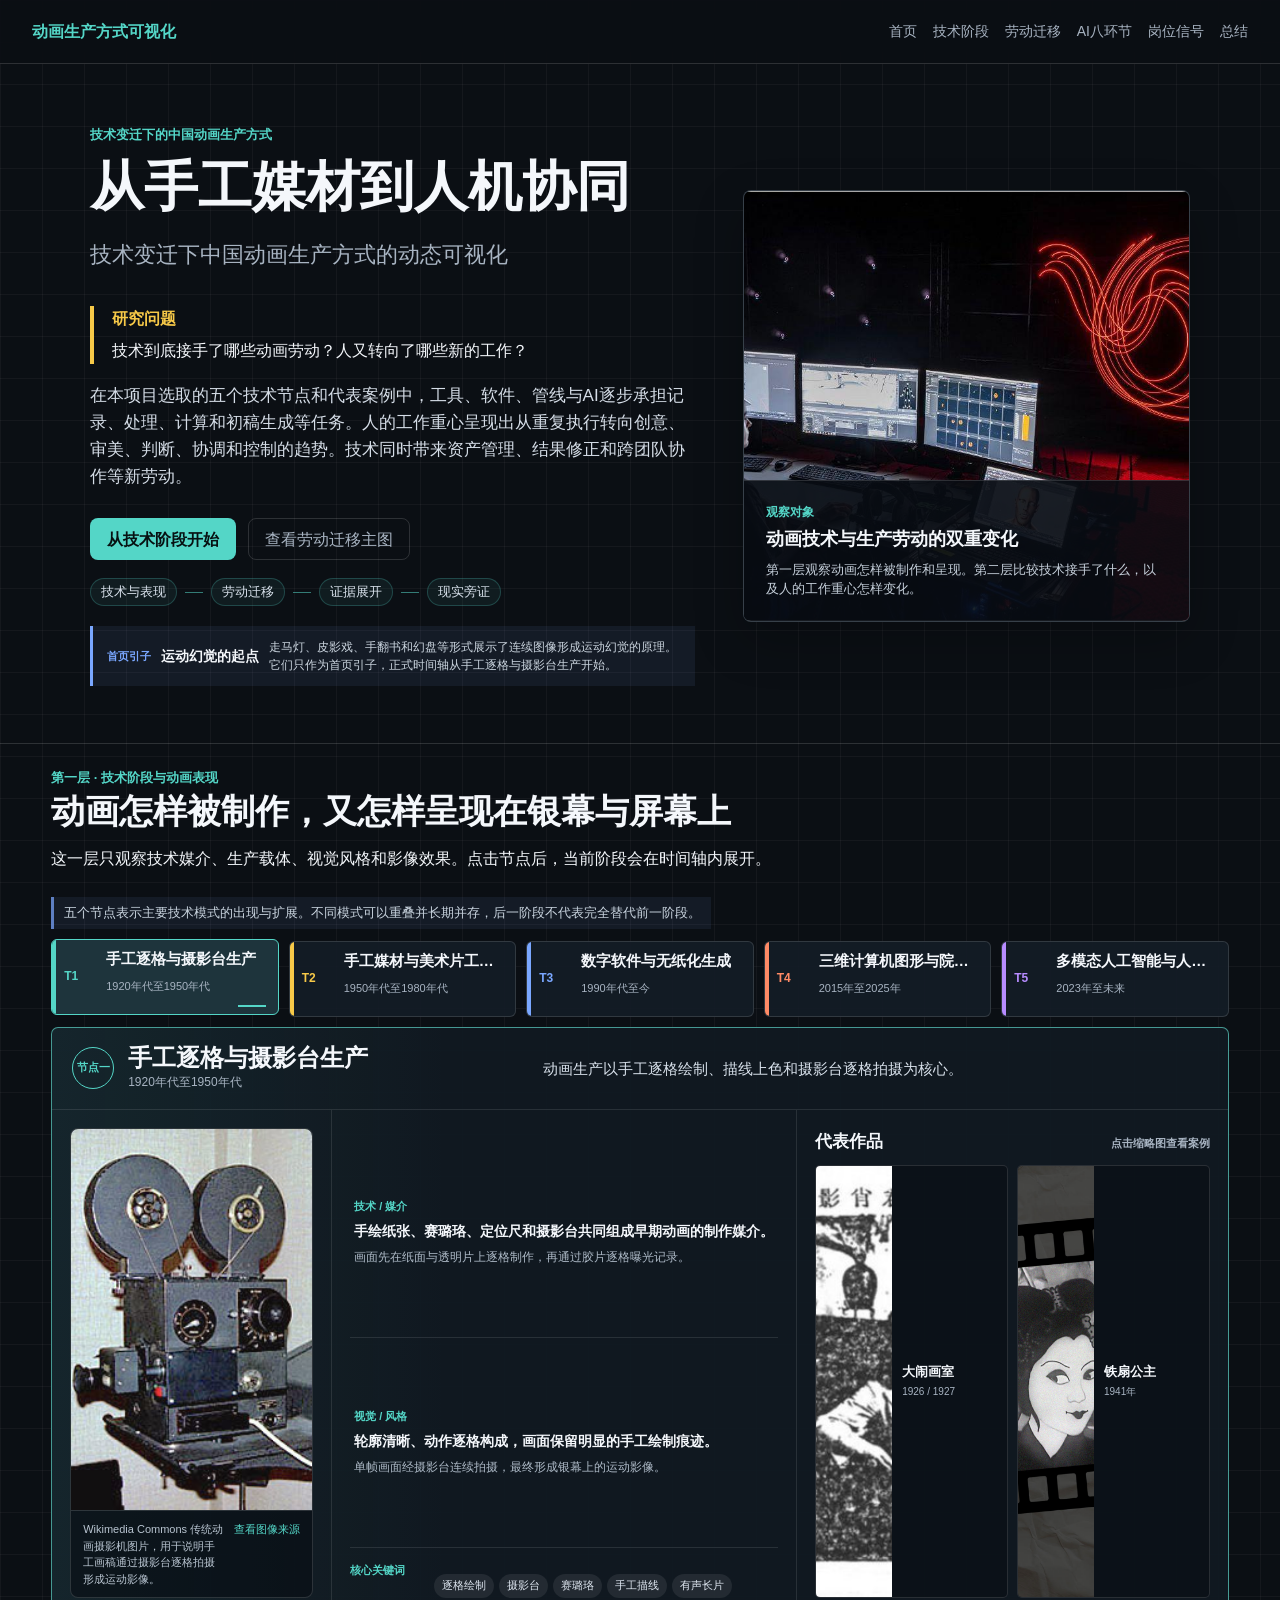
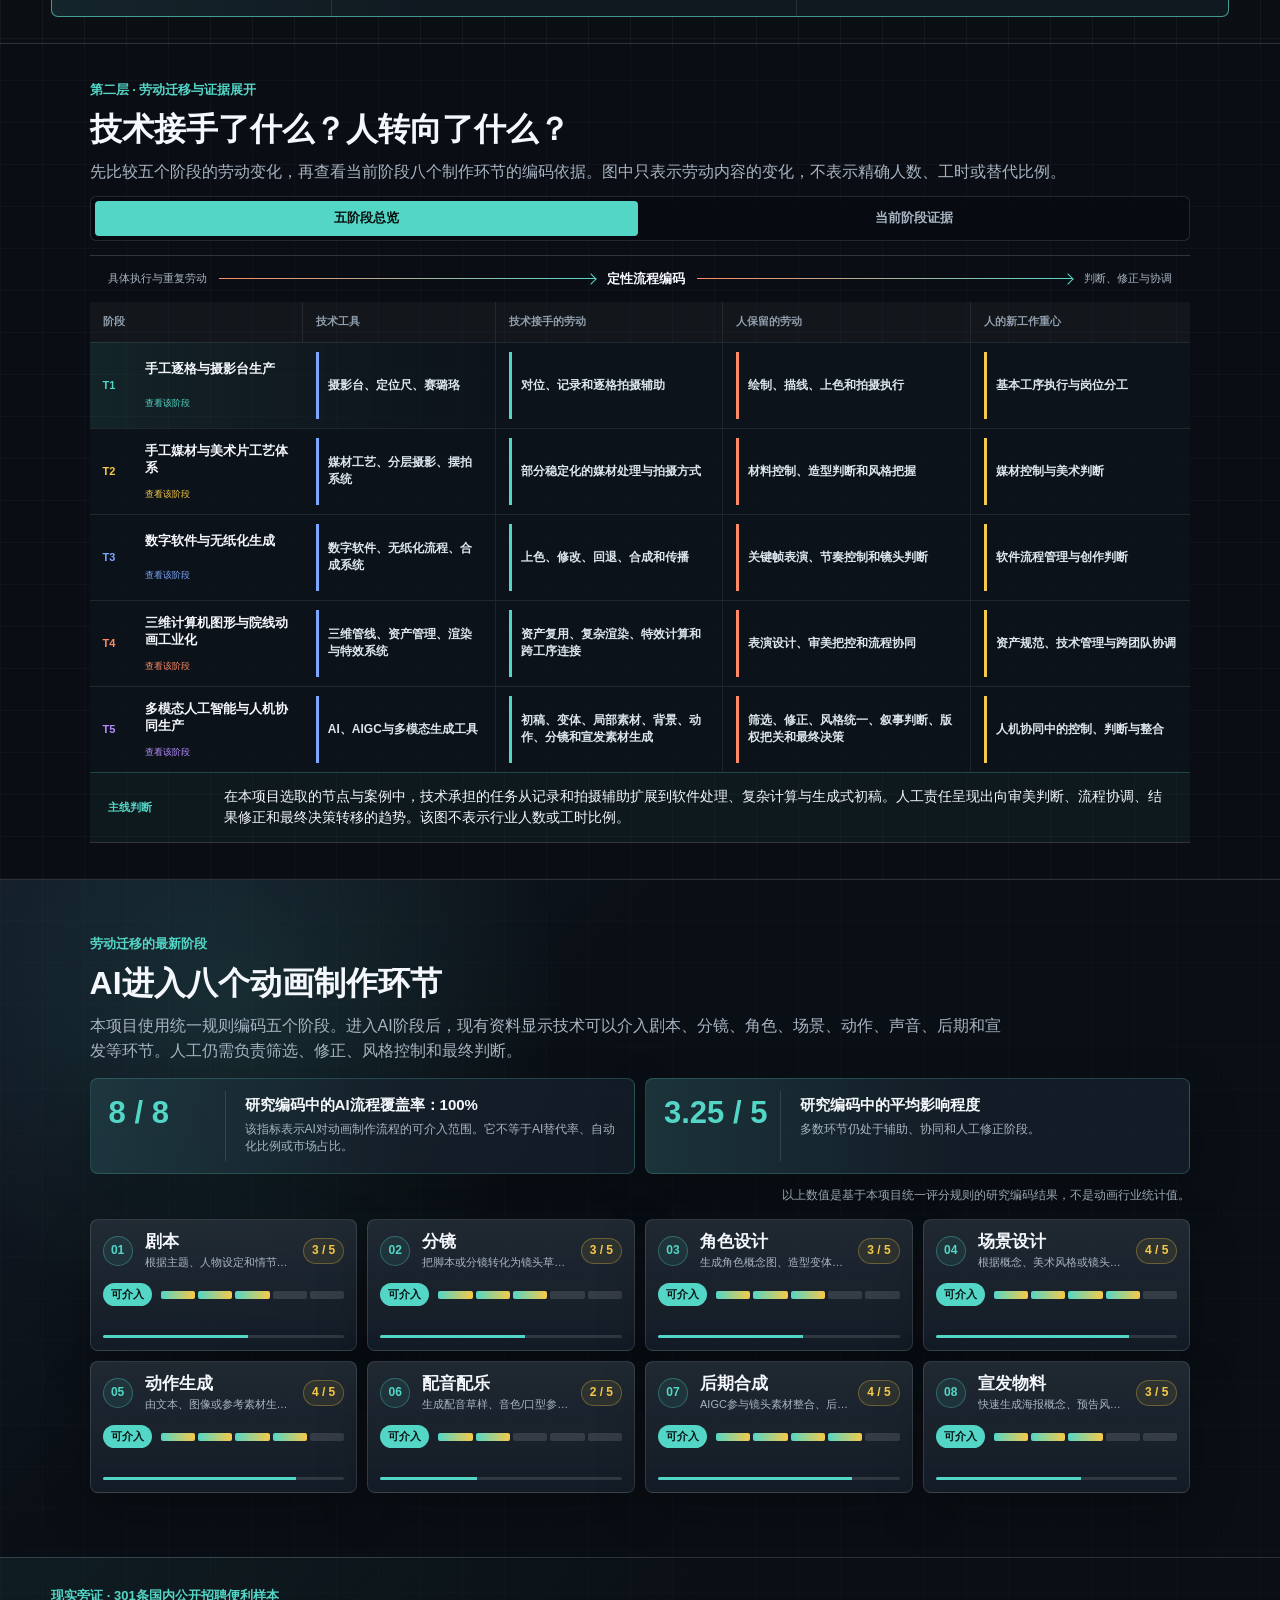
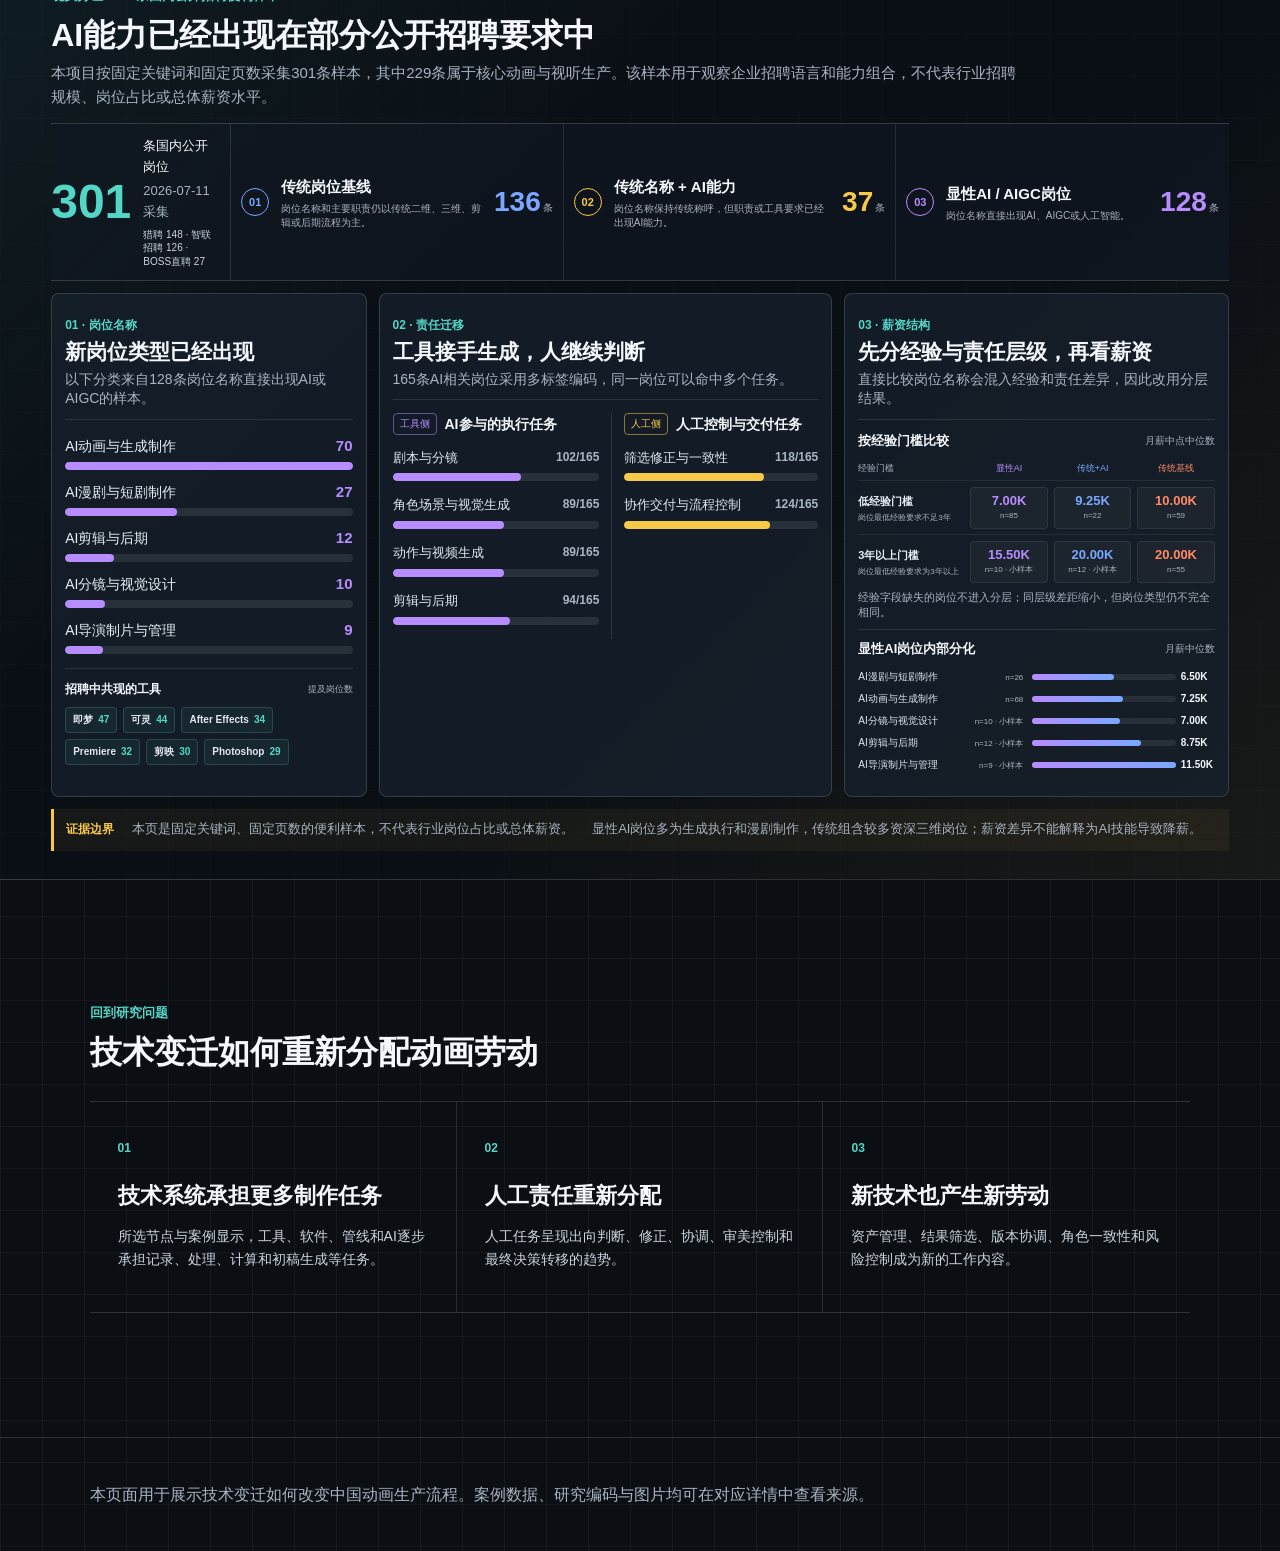
==== commit 0d2a8cc4: "更新网页 2026-07-11 14:17" ====
--- a/index.html
+++ b/index.html
@@ -3,9 +3,9 @@
 <head>
   <meta charset="utf-8">
   <meta name="viewport" content="width=device-width, initial-scale=1">
-  <title>网页视觉原型预览｜主线重构版</title>
+  <title>从手工媒材到人机协同｜中国动画生产方式可视化</title>
   <link rel="icon" href="assets/favicon.svg" type="image/svg+xml">
-  <link rel="stylesheet" href="style.css?v=mainline-5">
+  <link rel="stylesheet" href="style.css?v=evidence-2">
 </head>
 <body data-page="index">
   <header class="site-nav" aria-label="页面导航">
@@ -14,7 +14,6 @@
       <a href="#top">首页</a>
       <a href="#timeline">技术阶段</a>
       <a href="#migration">劳动迁移</a>
-      <a href="#division">人机分工</a>
       <a href="#ai">AI八环节</a>
       <a href="#jobs">岗位信号</a>
       <a href="#summary">总结</a>
@@ -41,7 +40,7 @@
           <i></i>
           <span>劳动迁移</span>
           <i></i>
-          <span>人机分工</span>
+          <span>证据展开</span>
           <i></i>
           <span>现实旁证</span>
         </div>
@@ -66,6 +65,7 @@
         <p class="eyebrow">第一层 · 技术阶段与动画表现</p>
         <h2>动画怎样被制作，又怎样呈现在银幕与屏幕上</h2>
         <p>这一层只观察技术媒介、生产载体、视觉风格和影像效果。点击节点后，当前阶段会在时间轴内展开。</p>
+        <p class="stage-scope-note">五个节点表示主要技术模式的出现与扩展。不同模式可以重叠并长期并存，后一阶段不代表完全替代前一阶段。</p>
       </div>
       <div class="timeline-layout">
         <div class="timeline-track" id="stage-timeline-root"></div>
@@ -74,48 +74,45 @@
 
     <section class="section-panel migration-zone" id="migration">
       <div class="section-heading">
-        <p class="eyebrow">两层叙事的连接点</p>
+        <p class="eyebrow">第二层 · 劳动迁移与证据展开</p>
         <h2>技术接手了什么？人转向了什么？</h2>
-        <p>五个阶段使用同一组问题进行横向比较。图中只表示劳动内容的变化，不表示精确人数或替代比例。</p>
+        <p>先比较五个阶段的劳动变化，再查看当前阶段八个制作环节的编码依据。图中只表示劳动内容的变化，不表示精确人数、工时或替代比例。</p>
+      </div>
+      <div class="migration-view-switch" aria-label="劳动迁移查看方式">
+        <button type="button" data-migration-view="overview" aria-pressed="true">五阶段总览</button>
+        <button type="button" data-migration-view="evidence" aria-pressed="false">当前阶段证据</button>
       </div>
       <div id="labor-migration-root"></div>
-    </section>
-
-    <section class="section-panel division-zone" id="division">
-      <div class="section-heading">
-        <p class="eyebrow">第二层 · 劳动迁移与人机分工</p>
-        <h2>回到五个阶段，重新理解动画生产中的分工</h2>
-        <p>这一次沿用同一条时间轴，集中观察技术接手的劳动、人仍负责的工作、人的新工作重心和生产组织变化。</p>
-      </div>
-      <div id="division-timeline-root"></div>
+      <div id="migration-evidence-root" hidden></div>
     </section>
 
     <section class="section-panel ai-zone" id="ai">
       <div class="section-heading compact-heading">
         <p class="eyebrow">劳动迁移的最新阶段</p>
         <h2>AI进入八个动画制作环节</h2>
-        <p>前四个阶段中，技术主要逐步接手工具性、机械性和流程性劳动。进入AI阶段后，技术开始同时进入剧本、分镜、角色、场景、动作、声音、后期和宣发等综合环节。人的角色进一步转向筛选、修正、风格控制和最终判断。</p>
+        <p>本项目使用统一规则编码五个阶段。进入AI阶段后，现有资料显示技术可以介入剧本、分镜、角色、场景、动作、声音、后期和宣发等环节。人工仍需负责筛选、修正、风格控制和最终判断。</p>
       </div>
       <div class="metric-overview">
         <div>
-          <span class="metric-number">100%</span>
-          <strong>AI流程覆盖率</strong>
+          <span class="metric-number">8 / 8</span>
+          <strong>研究编码中的AI流程覆盖率：100%</strong>
           <p>该指标表示AI对动画制作流程的可介入范围。它不等于AI替代率、自动化比例或市场占比。</p>
         </div>
         <div>
           <span class="metric-number">3.25 / 5</span>
-          <strong>AI平均影响程度</strong>
+          <strong>研究编码中的平均影响程度</strong>
           <p>多数环节仍处于辅助、协同和人工修正阶段。</p>
         </div>
       </div>
+      <p class="metric-method-note">以上数值是基于本项目统一评分规则的研究编码结果，不是动画行业统计值。</p>
       <div class="ai-grid" id="ai-grid"></div>
     </section>
 
     <section class="section-panel job-signal-zone" id="jobs">
       <div class="section-heading">
-        <p class="eyebrow">现实旁证 · 301条国内公开招聘样本</p>
-        <h2>技术变化已经进入岗位结构</h2>
-        <p>301条样本中，229条属于核心动画与视听生产。岗位名称、任务要求和工具组合都开始出现AI相关变化；这些结果用于观察企业招聘语言，不代表行业招聘规模。</p>
+        <p class="eyebrow">现实旁证 · 301条国内公开招聘便利样本</p>
+        <h2>AI能力已经出现在部分公开招聘要求中</h2>
+        <p>本项目按固定关键词和固定页数采集301条样本，其中229条属于核心动画与视听生产。该样本用于观察企业招聘语言和能力组合，不代表行业招聘规模、岗位占比或总体薪资水平。</p>
       </div>
       <div id="job-signal-root"></div>
     </section>
@@ -126,16 +123,16 @@
         <h2>技术变迁如何重新分配动画劳动</h2>
       </div>
       <div class="summary-points">
-        <article><span>01</span><strong>技术接手执行劳动</strong><p>工具、软件、管线和AI不断接手重复性、机械性和高成本劳动。</p></article>
-        <article><span>02</span><strong>人的重心向上移动</strong><p>人的工作逐渐从具体执行转向判断、协调、审美、控制和最终决策。</p></article>
-        <article><span>03</span><strong>AI放大协同趋势</strong><p>AI扩大了技术的可介入范围，但没有取消人的叙事、审美和责任判断。</p></article>
+        <article><span>01</span><strong>技术系统承担更多制作任务</strong><p>所选节点与案例显示，工具、软件、管线和AI逐步承担记录、处理、计算和初稿生成等任务。</p></article>
+        <article><span>02</span><strong>人工责任重新分配</strong><p>人工任务呈现出向判断、修正、协调、审美控制和最终决策转移的趋势。</p></article>
+        <article><span>03</span><strong>新技术也产生新劳动</strong><p>资产管理、结果筛选、版本协调、角色一致性和风险控制成为新的工作内容。</p></article>
       </div>
     </section>
 
   </main>
 
   <footer class="page-footer">
-    <p>本页面用于展示技术变迁如何改变中国动画生产流程和人机分工。</p>
+    <p>本页面用于展示技术变迁如何改变中国动画生产流程。案例数据、研究编码与图片均可在对应详情中查看来源。</p>
   </footer>
 
   <div class="case-modal" id="case-modal" hidden>
@@ -160,9 +157,9 @@
     </article>
   </aside>
 
-  <script src="matrix-data.js?v=job-salary-3"></script>
-  <script src="data.js?v=job-salary-3"></script>
-  <script src="job-data.js?v=job-salary-3"></script>
-  <script src="app.js?v=job-salary-3"></script>
+  <script src="matrix-data.js?v=evidence-2"></script>
+  <script src="data.js?v=evidence-2"></script>
+  <script src="job-data.js?v=evidence-2"></script>
+  <script src="app.js?v=evidence-2"></script>
 </body>
 </html>
--- a/style.css
+++ b/style.css
@@ -15,6 +15,185 @@
   --ok: #7ddc91;
   --radius: 8px;
   --shadow: 0 18px 50px rgba(0, 0, 0, 0.24);
+}
+
+/* Evidence-first review adjustments */
+.stage-scope-note {
+  display: inline-flex;
+  max-width: 980px;
+  margin-top: 10px !important;
+  padding: 7px 10px;
+  color: #c9d4df !important;
+  border-left: 3px solid rgba(122, 167, 255, 0.72);
+  background: rgba(122, 167, 255, 0.08);
+  font-size: 13px !important;
+  line-height: 1.45;
+}
+
+.migration-view-switch {
+  display: inline-grid;
+  grid-template-columns: repeat(2, minmax(150px, 1fr));
+  gap: 4px;
+  margin: 0 0 14px;
+  padding: 4px;
+  border: 1px solid rgba(255, 255, 255, 0.12);
+  border-radius: 6px;
+  background: rgba(7, 12, 17, 0.72);
+}
+
+.migration-view-switch button {
+  min-height: 34px;
+  padding: 7px 14px;
+  border: 0;
+  border-radius: 4px;
+  color: var(--muted);
+  background: transparent;
+  font: inherit;
+  font-size: 13px;
+  font-weight: 800;
+  cursor: pointer;
+  transition: color .18s ease, background .18s ease;
+}
+
+.migration-view-switch button.is-active {
+  color: #07110f;
+  background: var(--accent-1);
+}
+
+#labor-migration-root[hidden],
+#migration-evidence-root[hidden] {
+  display: none !important;
+}
+
+.migration-evidence-shell {
+  display: grid;
+  gap: 10px;
+}
+
+.migration-evidence-node-row {
+  margin-bottom: 0;
+}
+
+#migration-evidence-root .technology-matrix-panel {
+  min-height: 600px;
+}
+
+.case-evidence-box {
+  display: grid;
+  gap: 8px;
+  margin-top: 16px;
+  padding: 12px;
+  border: 1px solid rgba(84, 214, 199, 0.24);
+  border-radius: 6px;
+  background: rgba(84, 214, 199, 0.06);
+}
+
+.case-evidence-box > div:first-child {
+  display: flex;
+  align-items: center;
+  justify-content: space-between;
+  gap: 12px;
+}
+
+.case-evidence-box > div:first-child span {
+  color: var(--muted);
+  font-size: 12px;
+}
+
+.case-evidence-box > div:first-child strong {
+  color: var(--accent-1);
+  font-size: 12px;
+}
+
+.case-evidence-box p {
+  margin: 0;
+  color: #cbd6e1;
+  font-size: 12px;
+  line-height: 1.5;
+}
+
+.case-evidence-links {
+  display: flex;
+  flex-wrap: wrap;
+  gap: 6px;
+}
+
+.case-evidence-links a {
+  display: inline-flex;
+  align-items: center;
+  min-height: 28px;
+  padding: 5px 8px;
+  color: #d8f9f4;
+  border: 1px solid rgba(84, 214, 199, 0.2);
+  border-radius: 4px;
+  background: rgba(84, 214, 199, 0.08);
+  font-size: 11px;
+  text-decoration: none;
+}
+
+.case-evidence-links a:hover {
+  border-color: rgba(84, 214, 199, 0.52);
+  background: rgba(84, 214, 199, 0.14);
+}
+
+.metric-method-note {
+  margin: 8px 0 14px;
+  color: #aebbc8;
+  font-size: 12px;
+  text-align: right;
+}
+
+.ai-detail {
+  width: min(680px, calc(100vw - 32px));
+  max-height: min(640px, calc(100vh - 80px));
+}
+
+.ai-evidence-block {
+  display: grid;
+  gap: 8px;
+  margin-top: 12px;
+  padding: 12px;
+  border: 1px solid rgba(183, 140, 255, 0.25);
+  border-radius: 6px;
+  background: rgba(183, 140, 255, 0.07);
+}
+
+.ai-evidence-block > div:first-child {
+  display: flex;
+  justify-content: space-between;
+  gap: 12px;
+}
+
+.ai-evidence-block > div:first-child span,
+.ai-evidence-block > div:first-child strong {
+  font-size: 12px;
+}
+
+.ai-evidence-block > div:first-child span {
+  color: var(--muted);
+}
+
+.ai-evidence-block > div:first-child strong {
+  color: #d9c5ff;
+}
+
+.ai-evidence-block p {
+  margin: 0;
+  font-size: 12px;
+}
+
+.ai-evidence-block ul {
+  display: flex;
+  flex-wrap: wrap;
+  gap: 6px;
+  margin: 7px 0 0;
+  padding: 0;
+  list-style: none;
+}
+
+.ai-evidence-block a {
+  color: #d9c5ff;
+  font-size: 11px;
 }
 
 * { box-sizing: border-box; }
@@ -6213,3 +6392,44 @@
     padding-bottom: 64px;
   }
 }
+
+@media (min-width: 1021px) {
+  .ai-detail {
+    width: min(680px, calc(100vw - 64px));
+    max-height: min(640px, calc(100vh - 80px));
+  }
+
+  #migration-evidence-root .technology-matrix-panel {
+    min-height: 600px;
+  }
+}
+
+.node-visual figcaption {
+  display: flex;
+  align-items: flex-start;
+  justify-content: space-between;
+  gap: 10px;
+}
+
+.node-visual figcaption span {
+  min-width: 0;
+}
+
+.node-visual figcaption a {
+  flex: 0 0 auto;
+  color: var(--accent-1);
+  font-size: 11px;
+  white-space: nowrap;
+}
+
+.node-case-thumb.two-dimensional,
+.stage-case-thumb.two-dimensional,
+.case-card.two-dimensional,
+.case-modal-layout.two-dimensional {
+  border-color: rgba(122, 167, 255, 0.72);
+}
+
+.two-dimensional .special-label {
+  color: #07101f;
+  background: var(--accent-3);
+}
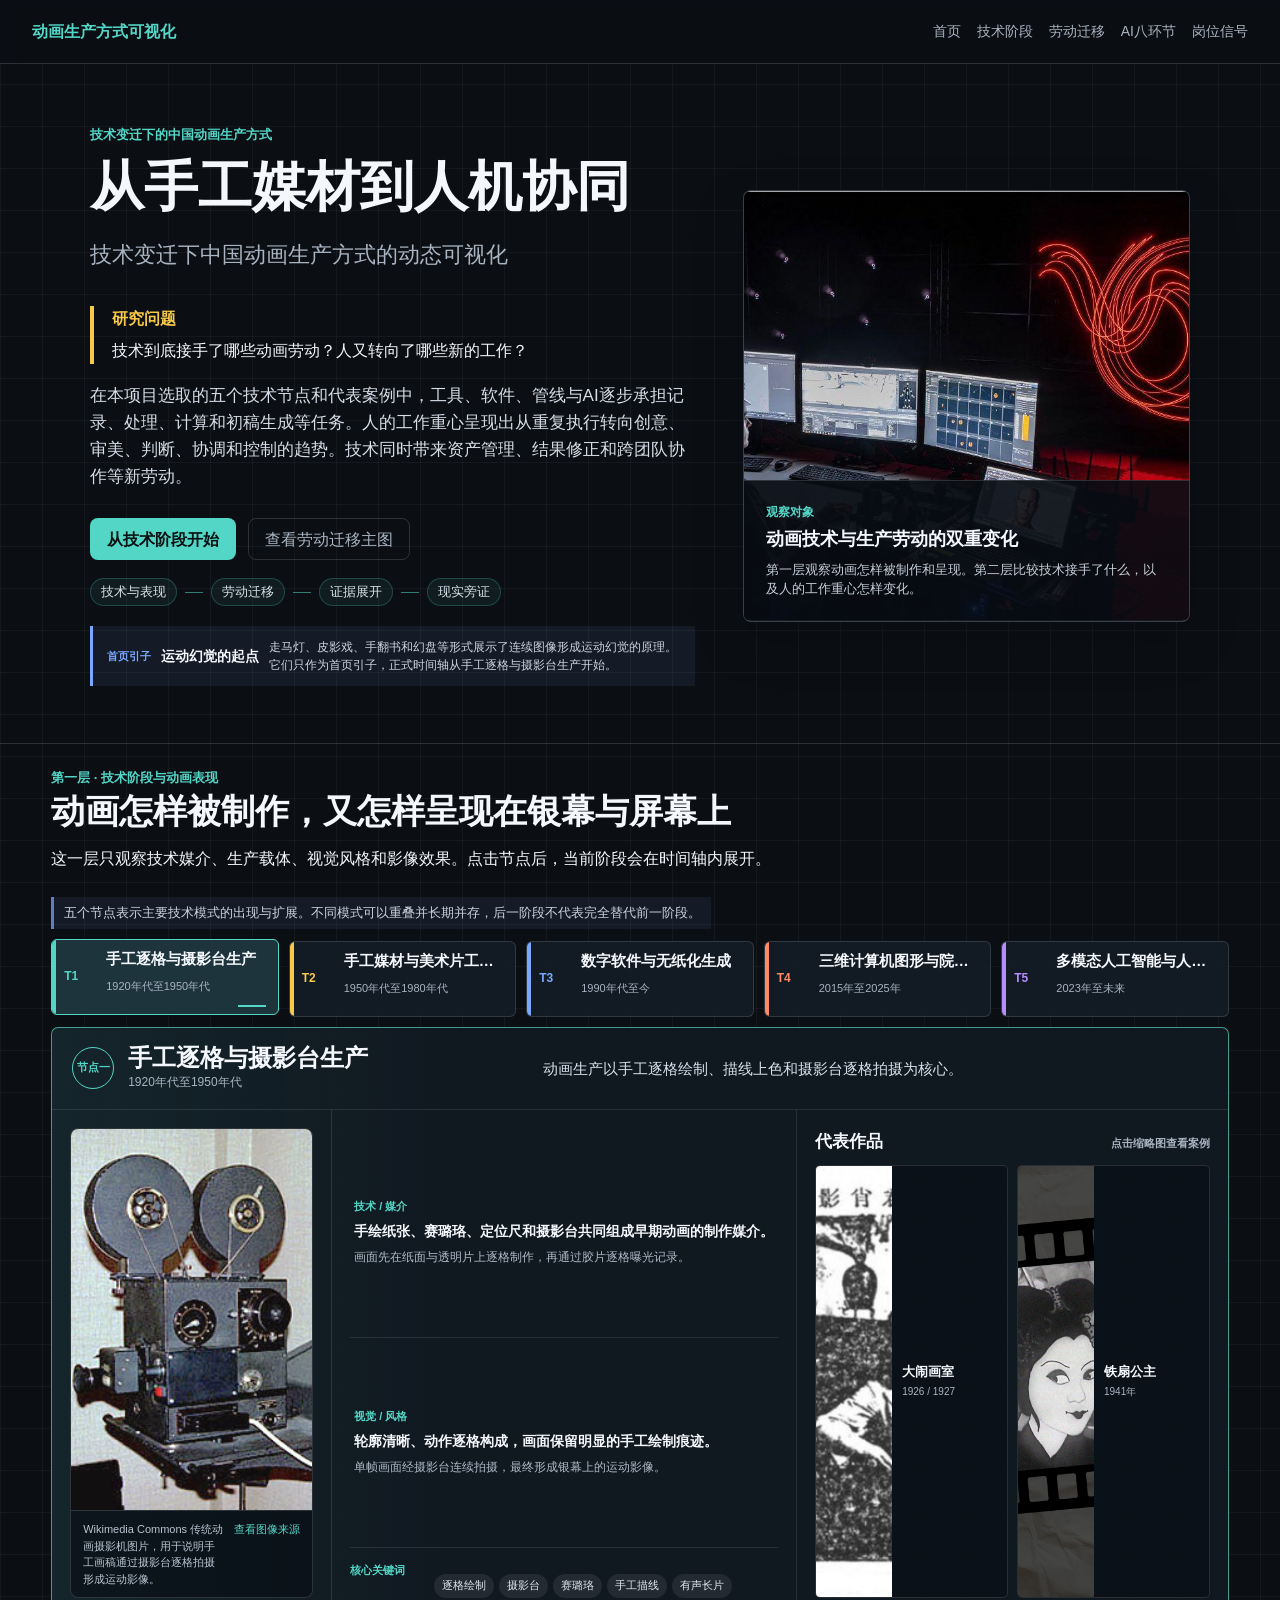
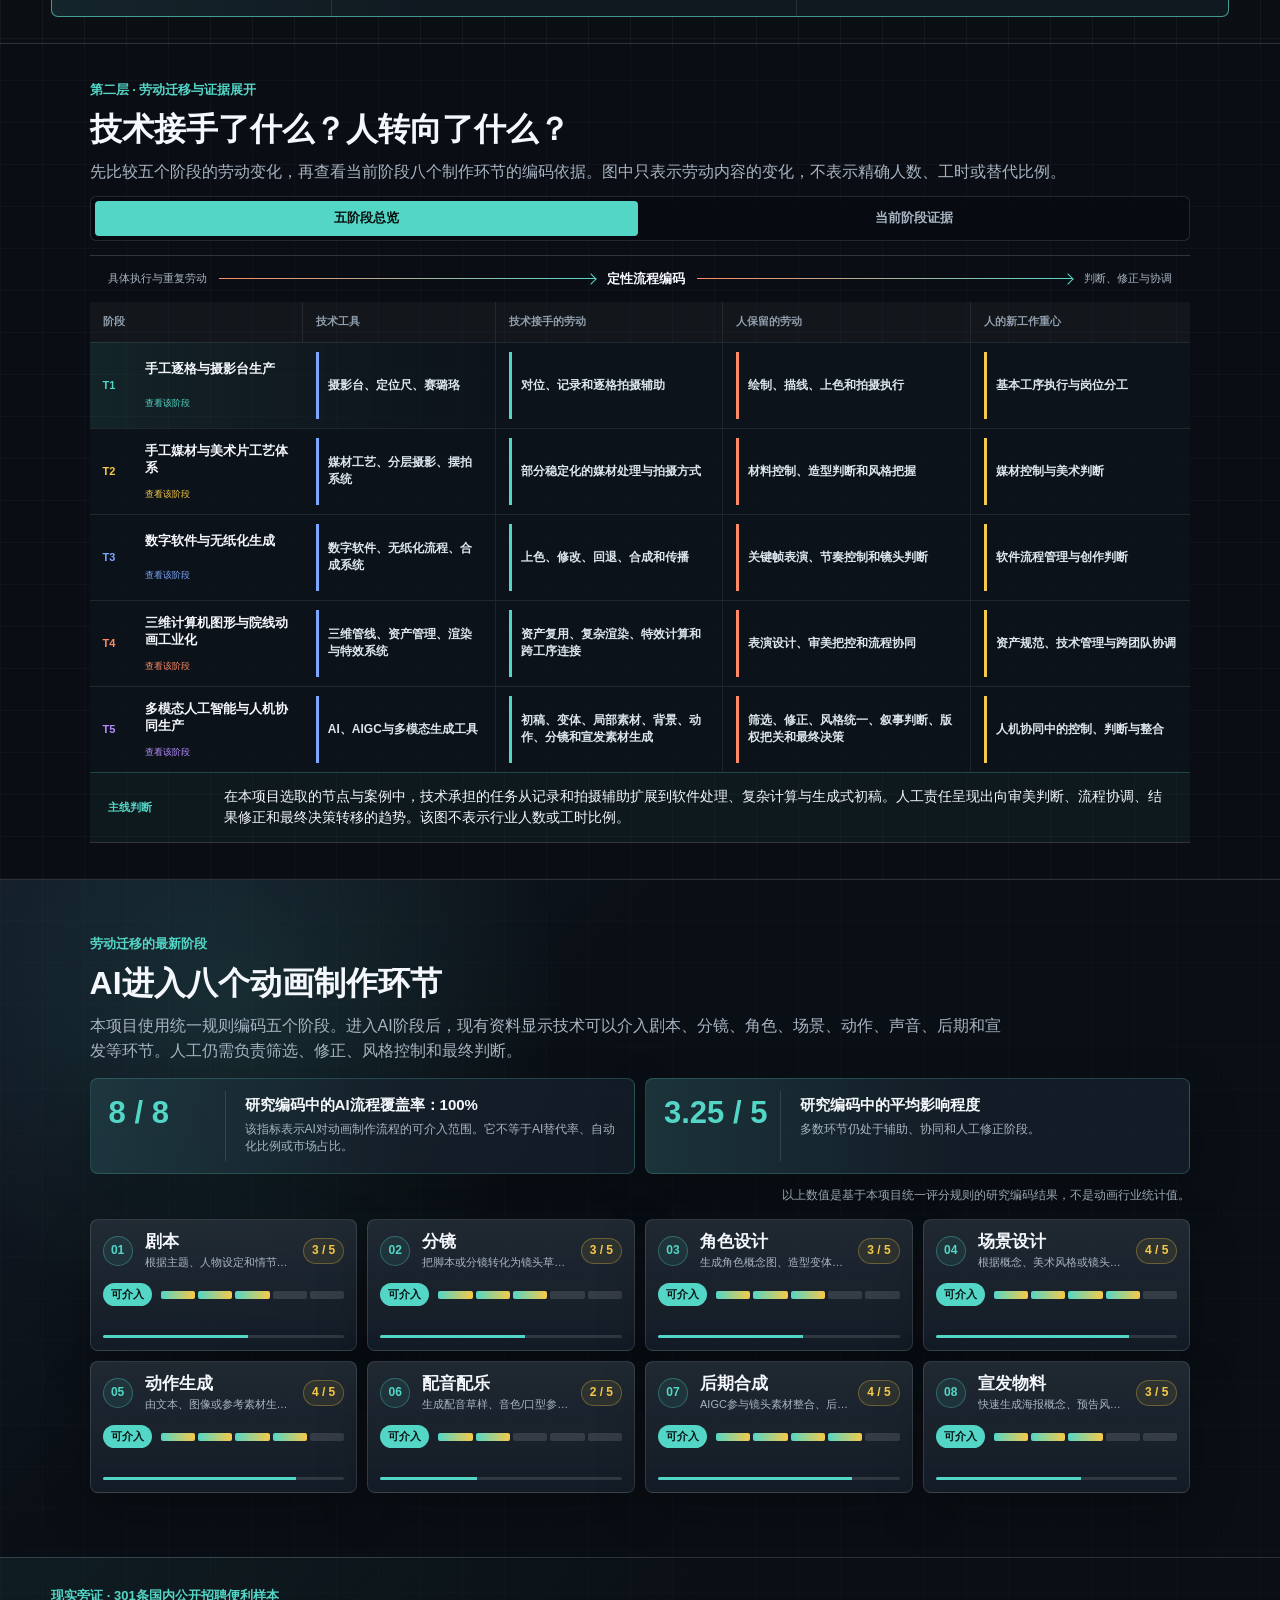
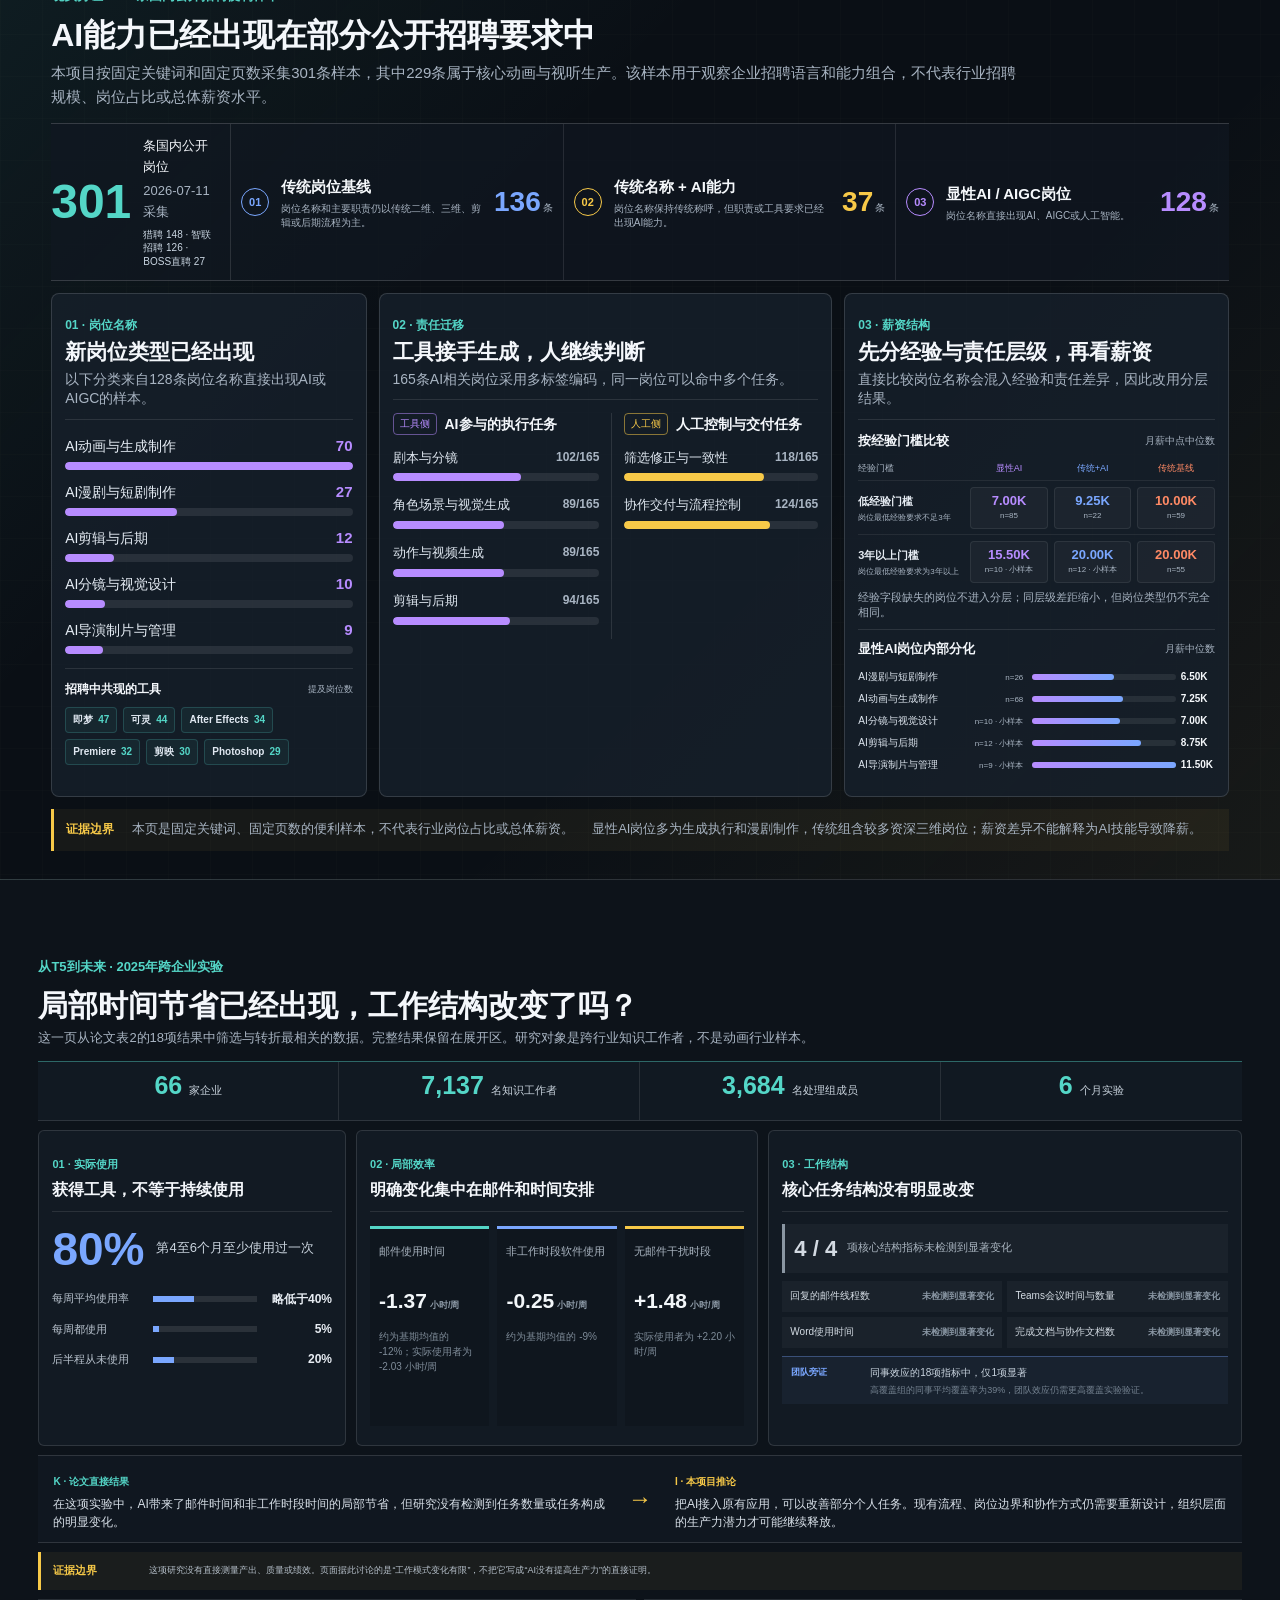
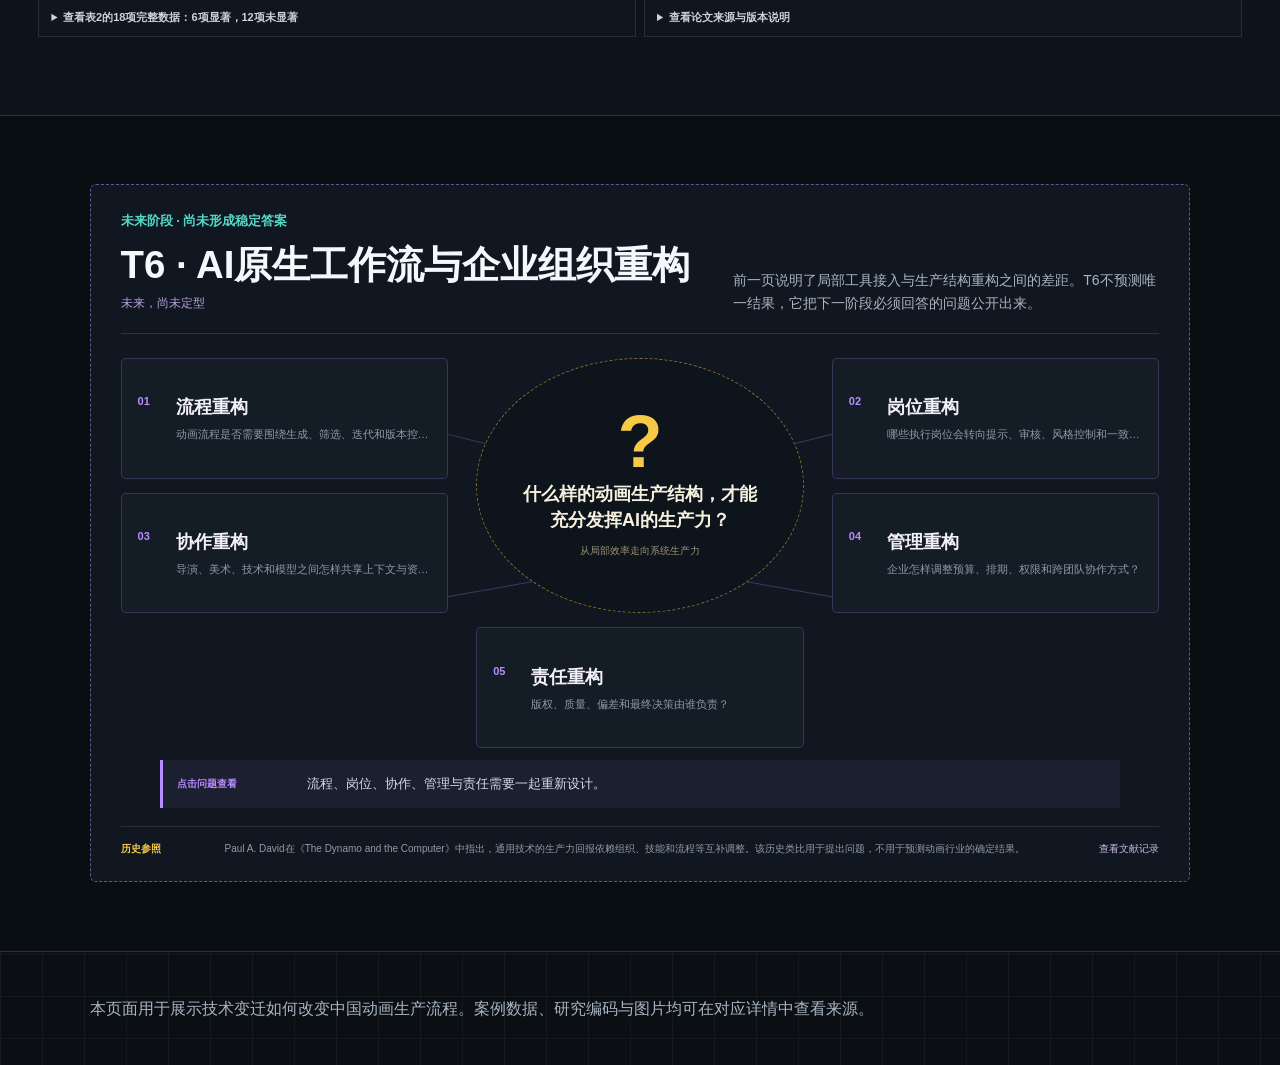
==== commit 13732475: "新增AI生产力转折页与T6" ====
--- a/index.html
+++ b/index.html
@@ -5,7 +5,7 @@
   <meta name="viewport" content="width=device-width, initial-scale=1">
   <title>从手工媒材到人机协同｜中国动画生产方式可视化</title>
   <link rel="icon" href="assets/favicon.svg" type="image/svg+xml">
-  <link rel="stylesheet" href="style.css?v=evidence-2">
+  <link rel="stylesheet" href="style.css?v=t6-data-3">
 </head>
 <body data-page="index">
   <header class="site-nav" aria-label="页面导航">
@@ -16,7 +16,6 @@
       <a href="#migration">劳动迁移</a>
       <a href="#ai">AI八环节</a>
       <a href="#jobs">岗位信号</a>
-      <a href="#summary">总结</a>
     </nav>
   </header>
 
@@ -117,16 +116,17 @@
       <div id="job-signal-root"></div>
     </section>
 
-    <section class="section-panel summary-zone" id="summary">
-      <div class="section-heading">
-        <p class="eyebrow">回到研究问题</p>
-        <h2>技术变迁如何重新分配动画劳动</h2>
+    <section class="section-panel structure-gap-zone" id="structure-gap">
+      <div class="section-heading structure-gap-heading">
+        <p class="eyebrow">从T5到未来 · 2025年跨企业实验</p>
+        <h2>局部时间节省已经出现，工作结构改变了吗？</h2>
+        <p>这一页从论文表2的18项结果中筛选与转折最相关的数据。完整结果保留在展开区。研究对象是跨行业知识工作者，不是动画行业样本。</p>
       </div>
-      <div class="summary-points">
-        <article><span>01</span><strong>技术系统承担更多制作任务</strong><p>所选节点与案例显示，工具、软件、管线和AI逐步承担记录、处理、计算和初稿生成等任务。</p></article>
-        <article><span>02</span><strong>人工责任重新分配</strong><p>人工任务呈现出向判断、修正、协调、审美控制和最终决策转移的趋势。</p></article>
-        <article><span>03</span><strong>新技术也产生新劳动</strong><p>资产管理、结果筛选、版本协调、角色一致性和风险控制成为新的工作内容。</p></article>
-      </div>
+      <div id="structure-gap-root"></div>
+    </section>
+
+    <section class="section-panel t6-zone" id="t6">
+      <div id="t6-root"></div>
     </section>
 
   </main>
@@ -160,6 +160,7 @@
   <script src="matrix-data.js?v=evidence-2"></script>
   <script src="data.js?v=evidence-2"></script>
   <script src="job-data.js?v=evidence-2"></script>
-  <script src="app.js?v=evidence-2"></script>
+  <script src="transition-data.js?v=t6-data-3"></script>
+  <script src="app.js?v=t6-data-3"></script>
 </body>
 </html>
--- a/style.css
+++ b/style.css
@@ -6433,3 +6433,1255 @@
   color: #07101f;
   background: var(--accent-3);
 }
+
+/* T5 to T6: evidence-led transition */
+.structure-gap-zone {
+  min-height: 100vh;
+  padding-top: 48px;
+  padding-bottom: 56px;
+  background: #0d131a;
+}
+
+.structure-gap-heading {
+  max-width: 1180px;
+  margin-bottom: 18px;
+}
+
+.structure-gap-heading h2 {
+  max-width: 980px;
+}
+
+.structure-gap-dashboard {
+  display: grid;
+  gap: 14px;
+  max-width: 1840px;
+  margin: 0 auto;
+}
+
+.study-frame-strip {
+  display: grid;
+  grid-template-columns: repeat(4, 150px) minmax(300px, 1fr);
+  align-items: stretch;
+  border-top: 1px solid rgba(84, 214, 199, 0.42);
+  border-bottom: 1px solid rgba(255, 255, 255, 0.12);
+  background: #111922;
+}
+
+.study-frame-strip > div {
+  display: flex;
+  align-items: baseline;
+  gap: 7px;
+  min-height: 66px;
+  padding: 14px 16px;
+  border-right: 1px solid rgba(255, 255, 255, 0.1);
+}
+
+.study-frame-strip strong {
+  color: var(--accent-1);
+  font-size: 27px;
+  line-height: 1;
+}
+
+.study-frame-strip span,
+.study-frame-strip p {
+  color: #c8d2dc;
+  font-size: 12px;
+}
+
+.study-frame-strip p {
+  display: flex;
+  align-items: center;
+  margin: 0;
+  padding: 12px 18px;
+  line-height: 1.55;
+}
+
+.study-top-grid,
+.study-bottom-grid {
+  display: grid;
+  grid-template-columns: .92fr 1.08fr;
+  gap: 14px;
+}
+
+.study-adoption-panel,
+.study-contrast-panel,
+.study-structure-panel,
+.study-spillover-panel,
+.study-all-outcomes {
+  border: 1px solid rgba(255, 255, 255, 0.12);
+  border-radius: 6px;
+  background: #121a23;
+}
+
+.study-adoption-panel,
+.study-contrast-panel,
+.study-structure-panel,
+.study-spillover-panel {
+  padding: 18px 20px;
+}
+
+.study-adoption-panel > header span,
+.study-contrast-panel > header span,
+.study-structure-panel > header span,
+.study-spillover-panel > header span,
+.study-all-outcomes > header span {
+  color: var(--accent-1);
+  font-size: 11px;
+  font-weight: 800;
+}
+
+.study-adoption-panel h3,
+.study-contrast-panel h3,
+.study-structure-panel h3,
+.study-spillover-panel h3,
+.study-all-outcomes h3 {
+  margin: 5px 0 0;
+  font-size: 20px;
+  letter-spacing: 0;
+}
+
+.adoption-list {
+  display: grid;
+  grid-template-columns: repeat(2, minmax(0, 1fr));
+  gap: 8px 18px;
+  margin-top: 14px;
+}
+
+.adoption-row {
+  display: grid;
+  grid-template-columns: minmax(138px, 1fr) minmax(78px, .7fr) 58px;
+  align-items: center;
+  gap: 9px;
+  min-height: 30px;
+}
+
+.adoption-row > div:first-child {
+  min-width: 0;
+}
+
+.adoption-row span,
+.adoption-row small {
+  display: block;
+}
+
+.adoption-row span {
+  overflow: hidden;
+  color: #dce4ec;
+  font-size: 12px;
+  text-overflow: ellipsis;
+  white-space: nowrap;
+}
+
+.adoption-row small {
+  margin-top: 2px;
+  color: #82909f;
+  font-size: 9px;
+}
+
+.adoption-row strong {
+  color: #f4f7fb;
+  font-size: 13px;
+  text-align: right;
+}
+
+.adoption-track {
+  height: 5px;
+  overflow: hidden;
+  background: rgba(255, 255, 255, 0.1);
+}
+
+.adoption-track i {
+  display: block;
+  height: 100%;
+  background: var(--accent-3);
+}
+
+.study-result-counts {
+  display: grid;
+  grid-template-columns: repeat(2, minmax(0, 1fr));
+  gap: 8px;
+  margin-top: 14px;
+}
+
+.study-result-counts > div {
+  display: grid;
+  grid-template-columns: auto minmax(0, 1fr);
+  align-items: center;
+  gap: 10px;
+  min-height: 62px;
+  padding: 10px 12px;
+  border-left: 3px solid var(--accent-1);
+  background: rgba(84, 214, 199, 0.07);
+}
+
+.study-result-counts > div.is-undetected {
+  border-left-color: #7f8b98;
+  background: rgba(168, 180, 194, 0.06);
+}
+
+.study-result-counts strong {
+  color: var(--accent-1);
+  font-size: 28px;
+  line-height: 1;
+}
+
+.study-result-counts .is-undetected strong {
+  color: #b7c0ca;
+}
+
+.study-result-counts strong small {
+  font-size: 11px;
+  font-weight: 700;
+}
+
+.study-result-counts span {
+  color: #d4dde6;
+  font-size: 12px;
+  line-height: 1.35;
+}
+
+.study-key-effects {
+  display: grid;
+  grid-template-columns: repeat(3, minmax(0, 1fr));
+  gap: 8px;
+  margin-top: 8px;
+}
+
+.study-key-effects > div {
+  min-height: 58px;
+  padding: 9px 10px;
+  border: 1px solid rgba(255, 255, 255, 0.09);
+  background: #0f161e;
+}
+
+.study-key-effects span,
+.study-key-effects small,
+.study-key-effects strong {
+  display: block;
+}
+
+.study-key-effects span {
+  color: #93a0ae;
+  font-size: 10px;
+}
+
+.study-key-effects strong {
+  margin-top: 3px;
+  color: #f5f7fa;
+  font-size: 16px;
+}
+
+.study-key-effects small {
+  margin-top: 2px;
+  color: #7f8c99;
+  font-size: 9px;
+}
+
+.study-all-outcomes {
+  padding: 16px 18px 18px;
+}
+
+.study-all-outcomes > header {
+  display: flex;
+  align-items: end;
+  justify-content: space-between;
+  gap: 24px;
+  margin-bottom: 12px;
+}
+
+.study-all-outcomes > header p {
+  max-width: 650px;
+  margin: 0;
+  color: #98a5b2;
+  font-size: 11px;
+  line-height: 1.45;
+  text-align: right;
+}
+
+.study-outcome-groups {
+  display: grid;
+  grid-template-columns: 1.35fr .9fr 1.15fr .7fr;
+  gap: 0;
+  border-top: 1px solid rgba(255, 255, 255, 0.11);
+  border-bottom: 1px solid rgba(255, 255, 255, 0.11);
+}
+
+.study-outcome-group {
+  min-width: 0;
+  padding: 10px 14px 12px;
+  border-right: 1px solid rgba(255, 255, 255, 0.1);
+}
+
+.study-outcome-group:last-child {
+  border-right: 0;
+}
+
+.study-outcome-group > header,
+.study-outcome-group > header > div {
+  display: flex;
+  align-items: center;
+  justify-content: space-between;
+  gap: 8px;
+}
+
+.study-outcome-group > header {
+  margin-bottom: 7px;
+}
+
+.study-outcome-group > header span {
+  color: #f3f6fa;
+  font-size: 12px;
+}
+
+.study-outcome-group > header strong,
+.study-outcome-group > header small {
+  color: #7f8c99;
+  font-size: 9px;
+}
+
+.study-outcome-row {
+  display: grid;
+  grid-template-columns: minmax(116px, 1.25fr) minmax(58px, .8fr) minmax(62px, .65fr);
+  align-items: center;
+  gap: 7px;
+  min-height: 34px;
+  border-top: 1px solid rgba(255, 255, 255, 0.055);
+}
+
+.group-总体 .study-outcome-row {
+  grid-template-columns: 1fr;
+  align-content: center;
+  gap: 5px;
+  min-height: 118px;
+}
+
+.study-outcome-label {
+  min-width: 0;
+}
+
+.study-outcome-label span,
+.study-outcome-label small,
+.study-outcome-value strong,
+.study-outcome-value small {
+  display: block;
+}
+
+.study-outcome-label span {
+  overflow: hidden;
+  color: #d8e0e8;
+  font-size: 10px;
+  text-overflow: ellipsis;
+  white-space: nowrap;
+}
+
+.study-outcome-label small {
+  margin-top: 1px;
+  color: #7e8b98;
+  font-size: 8px;
+}
+
+.study-outcome-row.is-detected .study-outcome-label small {
+  color: var(--accent-1);
+}
+
+.study-effect-axis {
+  position: relative;
+  height: 7px;
+  background: rgba(255, 255, 255, 0.06);
+}
+
+.study-effect-axis b {
+  position: absolute;
+  top: -2px;
+  bottom: -2px;
+  left: 50%;
+  width: 1px;
+  background: rgba(255, 255, 255, 0.34);
+}
+
+.study-effect-axis i {
+  position: absolute;
+  top: 1px;
+  bottom: 1px;
+  width: var(--effect-width);
+  background: #697581;
+  transform: scaleX(0);
+  transition: transform .6s ease;
+}
+
+.structure-gap-dashboard.is-visible .study-effect-axis i {
+  transform: scaleX(1);
+}
+
+.study-outcome-row.is-detected .study-effect-axis i {
+  background: var(--accent-1);
+}
+
+.study-outcome-row.is-negative .study-effect-axis i {
+  right: 50%;
+  transform-origin: right;
+}
+
+.study-outcome-row.is-positive .study-effect-axis i {
+  left: 50%;
+  transform-origin: left;
+}
+
+.study-outcome-value {
+  text-align: right;
+}
+
+.study-outcome-value strong {
+  color: #f5f7fa;
+  font-size: 11px;
+}
+
+.study-outcome-value small {
+  color: #778491;
+  font-size: 7px;
+}
+
+.structure-signal-list {
+  display: grid;
+  gap: 5px;
+  margin-top: 12px;
+}
+
+.structure-signal-row {
+  display: grid;
+  grid-template-columns: minmax(145px, .8fr) minmax(180px, .9fr) minmax(220px, 1.2fr);
+  align-items: center;
+  gap: 12px;
+  min-height: 34px;
+  padding: 6px 9px;
+  border-left: 2px solid #75818d;
+  background: rgba(255, 255, 255, 0.035);
+}
+
+.structure-signal-row span {
+  color: #dce3ea;
+  font-size: 11px;
+}
+
+.structure-signal-row strong {
+  color: #b7c0c9;
+  font-size: 11px;
+}
+
+.structure-signal-row small {
+  color: #7e8b98;
+  font-size: 9px;
+}
+
+.spillover-visual {
+  display: grid;
+  grid-template-columns: repeat(3, minmax(0, 1fr));
+  gap: 8px;
+  margin-top: 12px;
+}
+
+.spillover-visual > div {
+  min-height: 76px;
+  padding: 11px;
+  border-top: 2px solid var(--accent-3);
+  background: rgba(122, 167, 255, 0.06);
+}
+
+.spillover-visual strong,
+.spillover-visual span {
+  display: block;
+}
+
+.spillover-visual strong {
+  color: #bcd2ff;
+  font-size: 24px;
+}
+
+.spillover-visual span {
+  margin-top: 5px;
+  color: #aeb9c5;
+  font-size: 10px;
+  line-height: 1.35;
+}
+
+.study-spillover-panel > p {
+  margin: 10px 0 0;
+  color: #8e9aa7;
+  font-size: 10px;
+  line-height: 1.5;
+}
+
+.study-transition-logic {
+  display: grid;
+  grid-template-columns: 1fr 40px 1fr;
+  align-items: stretch;
+  border-top: 1px solid rgba(255, 255, 255, 0.13);
+  border-bottom: 1px solid rgba(255, 255, 255, 0.13);
+  background: #101720;
+}
+
+.study-transition-logic > div {
+  padding: 16px 18px;
+}
+
+.study-transition-logic > i {
+  display: grid;
+  place-items: center;
+  color: var(--accent-2);
+  font-size: 24px;
+  font-style: normal;
+}
+
+.study-transition-logic span {
+  color: var(--accent-1);
+  font-size: 10px;
+  font-weight: 800;
+}
+
+.study-transition-logic .finding-inferred span {
+  color: var(--accent-2);
+}
+
+.study-transition-logic p {
+  margin: 6px 0 0;
+  color: #d8e0e8;
+  font-size: 13px;
+  line-height: 1.55;
+}
+
+.study-boundary-note {
+  display: grid;
+  grid-template-columns: 90px minmax(0, 1.6fr) minmax(0, 1fr);
+  align-items: center;
+  gap: 14px;
+  padding: 11px 14px;
+  border-left: 3px solid var(--accent-2);
+  background: rgba(247, 201, 72, 0.055);
+}
+
+.study-boundary-note strong {
+  color: var(--accent-2);
+  font-size: 11px;
+}
+
+.study-boundary-note p,
+.study-boundary-note small {
+  margin: 0;
+  color: #b6c0ca;
+  font-size: 10px;
+  line-height: 1.45;
+}
+
+.study-boundary-note small {
+  color: #7f8b97;
+}
+
+.study-full-data,
+.study-source-notes {
+  border: 1px solid rgba(255, 255, 255, 0.1);
+  background: #0f161e;
+}
+
+.study-full-data summary,
+.study-source-notes summary {
+  padding: 11px 14px;
+  color: #cbd4dd;
+  font-size: 11px;
+  font-weight: 800;
+  cursor: pointer;
+}
+
+.study-table-scroll {
+  overflow-x: auto;
+  border-top: 1px solid rgba(255, 255, 255, 0.1);
+}
+
+.study-data-table {
+  width: 100%;
+  min-width: 1060px;
+  border-collapse: collapse;
+  color: #c9d2db;
+  font-size: 10px;
+}
+
+.study-data-table th,
+.study-data-table td {
+  padding: 8px 10px;
+  border-right: 1px solid rgba(255, 255, 255, 0.08);
+  border-bottom: 1px solid rgba(255, 255, 255, 0.07);
+  text-align: right;
+  white-space: nowrap;
+}
+
+.study-data-table th:nth-child(1),
+.study-data-table th:nth-child(2),
+.study-data-table td:nth-child(1),
+.study-data-table td:nth-child(2) {
+  text-align: left;
+}
+
+.study-data-table th {
+  color: #f2f5f8;
+  background: #17212b;
+}
+
+.study-source-notes ul {
+  display: grid;
+  gap: 10px;
+  margin: 0;
+  padding: 12px 16px 16px 34px;
+  border-top: 1px solid rgba(255, 255, 255, 0.1);
+}
+
+.study-source-notes li span,
+.study-source-notes li small {
+  display: block;
+  margin-top: 4px;
+  color: #8c99a6;
+  font-size: 10px;
+  line-height: 1.45;
+}
+
+.study-source-notes a {
+  color: var(--accent-1);
+  font-size: 11px;
+}
+
+/* T6 is a question-led future node, not a completed historical stage. */
+.t6-zone {
+  min-height: calc(100vh - 64px);
+  display: grid;
+  align-items: center;
+  padding-top: 38px;
+  padding-bottom: 38px;
+  background: #090e13;
+}
+
+.t6-shell {
+  width: min(1500px, 100%);
+  margin: 0 auto;
+  padding: 26px 30px 24px;
+  border: 1px dashed rgba(183, 140, 255, 0.52);
+  border-radius: 6px;
+  background: #101720;
+}
+
+.t6-header {
+  display: grid;
+  grid-template-columns: 1.15fr .85fr;
+  align-items: end;
+  gap: 36px;
+  padding-bottom: 18px;
+  border-bottom: 1px solid rgba(255, 255, 255, 0.12);
+}
+
+.t6-header h2 {
+  margin: 6px 0 0;
+  font-size: clamp(28px, 3vw, 48px);
+  letter-spacing: 0;
+}
+
+.t6-header > div > span {
+  display: inline-block;
+  margin-top: 7px;
+  color: #b7a0df;
+  font-size: 12px;
+}
+
+.t6-header > p {
+  margin: 0;
+  color: #aab5c0;
+  font-size: 14px;
+  line-height: 1.65;
+}
+
+.t6-question-map {
+  position: relative;
+  display: grid;
+  grid-template-columns: repeat(3, minmax(230px, 1fr));
+  grid-template-rows: repeat(3, minmax(108px, auto));
+  gap: 14px 28px;
+  max-width: 1240px;
+  min-height: 420px;
+  margin: 24px auto 12px;
+}
+
+.t6-question-card,
+.t6-question-core {
+  position: relative;
+  z-index: 2;
+  min-width: 0;
+}
+
+.t6-question-card {
+  display: grid;
+  grid-template-columns: 30px minmax(0, 1fr);
+  grid-template-rows: auto auto;
+  align-content: center;
+  gap: 5px 8px;
+  padding: 14px 16px;
+  border: 1px solid rgba(183, 140, 255, 0.23);
+  border-radius: 5px;
+  color: inherit;
+  background: #141c26;
+  font: inherit;
+  text-align: left;
+  cursor: pointer;
+  transition: border-color .18s ease, background .18s ease, transform .18s ease;
+}
+
+.t6-question-card:hover,
+.t6-question-card.is-active {
+  border-color: rgba(183, 140, 255, 0.78);
+  background: #1a2230;
+  transform: translateY(-2px);
+}
+
+.t6-question-card > span {
+  grid-row: 1 / 3;
+  color: var(--accent-5);
+  font-size: 11px;
+  font-weight: 800;
+}
+
+.t6-question-card strong {
+  color: #f3f0fa;
+  font-size: 18px;
+}
+
+.t6-question-card small {
+  overflow: hidden;
+  color: #8e9aa8;
+  font-size: 11px;
+  line-height: 1.45;
+  text-overflow: ellipsis;
+  white-space: nowrap;
+}
+
+.t6-question-card.q1 { grid-column: 1; grid-row: 1; }
+.t6-question-card.q2 { grid-column: 3; grid-row: 1; }
+.t6-question-card.q3 { grid-column: 1; grid-row: 2; }
+.t6-question-card.q4 { grid-column: 3; grid-row: 2; }
+.t6-question-card.q5 { grid-column: 2; grid-row: 3; }
+
+.t6-question-core {
+  grid-column: 2;
+  grid-row: 1 / 3;
+  display: grid;
+  place-items: center;
+  align-content: center;
+  gap: 10px;
+  padding: 22px;
+  border: 1px dashed rgba(247, 201, 72, 0.52);
+  border-radius: 50%;
+  background: #0d141c;
+  text-align: center;
+}
+
+.t6-question-core > span {
+  color: var(--accent-2);
+  font-size: 74px;
+  font-weight: 800;
+  line-height: .8;
+}
+
+.t6-question-core strong {
+  max-width: 250px;
+  color: #f7f2df;
+  font-size: 18px;
+  line-height: 1.45;
+}
+
+.t6-question-core small {
+  color: #9e9374;
+  font-size: 10px;
+}
+
+.t6-connector {
+  position: absolute;
+  z-index: 1;
+  height: 1px;
+  background: rgba(183, 140, 255, 0.28);
+  transform-origin: center;
+}
+
+.connector-a { top: 90px; left: 27%; width: 20%; transform: rotate(14deg); }
+.connector-b { top: 90px; right: 27%; width: 20%; transform: rotate(-14deg); }
+.connector-c { top: 230px; left: 25%; width: 22%; transform: rotate(-10deg); }
+.connector-d { top: 230px; right: 25%; width: 22%; transform: rotate(10deg); }
+
+.t6-active-question {
+  display: grid;
+  grid-template-columns: 130px minmax(0, 1fr);
+  align-items: center;
+  max-width: 960px;
+  min-height: 48px;
+  margin: 0 auto;
+  padding: 9px 14px;
+  border-left: 3px solid var(--accent-5);
+  background: rgba(183, 140, 255, 0.07);
+}
+
+.t6-active-question span {
+  color: var(--accent-5);
+  font-size: 10px;
+  font-weight: 800;
+}
+
+.t6-active-question p {
+  margin: 0;
+  color: #d4dce5;
+  font-size: 13px;
+}
+
+.t6-history-note {
+  display: grid;
+  grid-template-columns: 90px minmax(0, 1fr) auto;
+  align-items: center;
+  gap: 14px;
+  margin-top: 18px;
+  padding-top: 14px;
+  border-top: 1px solid rgba(255, 255, 255, 0.1);
+}
+
+.t6-history-note span {
+  color: var(--accent-2);
+  font-size: 10px;
+  font-weight: 800;
+}
+
+.t6-history-note p {
+  margin: 0;
+  color: #8f9ba7;
+  font-size: 10px;
+  line-height: 1.5;
+}
+
+.t6-history-note a {
+  color: #c8b9e8;
+  font-size: 10px;
+}
+
+@media (min-width: 1021px) and (max-width: 1500px) {
+  .structure-gap-zone {
+    padding-right: 3vw;
+    padding-left: 3vw;
+  }
+
+  .study-frame-strip {
+    grid-template-columns: repeat(4, 125px) minmax(260px, 1fr);
+  }
+
+  .adoption-list {
+    grid-template-columns: 1fr;
+  }
+
+  .adoption-row {
+    min-height: 25px;
+  }
+
+  .study-outcome-row {
+    grid-template-columns: minmax(96px, 1fr) minmax(48px, .6fr) 58px;
+  }
+
+  .study-outcome-label span {
+    font-size: 9px;
+  }
+
+  .t6-question-map {
+    grid-template-columns: repeat(3, minmax(190px, 1fr));
+    min-height: 390px;
+  }
+}
+
+/* Compact evidence view: three primary questions, full data on demand. */
+.structure-gap-zone {
+  min-height: calc(100vh - 64px);
+  display: flex;
+  flex-direction: column;
+  justify-content: center;
+  padding-top: 28px;
+  padding-bottom: 28px;
+}
+
+.structure-gap-heading {
+  margin-bottom: 12px;
+}
+
+.structure-gap-heading h2 {
+  margin-top: 5px;
+  font-size: clamp(30px, 2.35vw, 44px);
+}
+
+.structure-gap-heading > p:last-child {
+  max-width: 1080px;
+  margin-top: 5px;
+  font-size: 13px;
+}
+
+.compact-transition-dashboard {
+  gap: 9px;
+}
+
+.compact-transition-dashboard .study-frame-strip {
+  grid-template-columns: repeat(4, minmax(0, 1fr));
+}
+
+.compact-transition-dashboard .study-frame-strip > div {
+  min-height: 58px;
+  justify-content: center;
+  padding: 11px 16px;
+}
+
+.compact-transition-dashboard .study-frame-strip > div:last-child {
+  border-right: 0;
+}
+
+.compact-transition-dashboard .study-frame-strip strong {
+  font-size: 25px;
+}
+
+.compact-transition-dashboard .study-frame-strip span {
+  font-size: 11px;
+  white-space: nowrap;
+}
+
+.study-focus-grid {
+  display: grid;
+  grid-template-columns: .82fr 1fr 1.18fr;
+  gap: 10px;
+}
+
+.study-focus-panel {
+  min-width: 0;
+  min-height: 304px;
+  padding: 19px 20px;
+  border: 1px solid rgba(255, 255, 255, 0.12);
+  border-radius: 6px;
+  background: #121a23;
+}
+
+.study-focus-panel > header {
+  min-height: 52px;
+  padding-bottom: 11px;
+  border-bottom: 1px solid rgba(255, 255, 255, 0.1);
+}
+
+.study-focus-panel > header span {
+  color: var(--accent-1);
+  font-size: 11px;
+  font-weight: 800;
+}
+
+.study-focus-panel > header h3 {
+  margin: 5px 0 0;
+  font-size: 21px;
+  letter-spacing: 0;
+}
+
+.study-use-hero {
+  display: grid;
+  grid-template-columns: auto minmax(0, 1fr);
+  align-items: center;
+  gap: 12px;
+  margin-top: 14px;
+}
+
+.study-use-hero strong {
+  color: var(--accent-3);
+  font-size: 46px;
+  line-height: 1;
+}
+
+.study-use-hero p {
+  margin: 0;
+  color: #cbd5df;
+  font-size: 13px;
+  line-height: 1.45;
+}
+
+.study-use-bars {
+  display: grid;
+  gap: 11px;
+  margin-top: 18px;
+}
+
+.study-use-bars > div {
+  display: grid;
+  grid-template-columns: 108px minmax(68px, 1fr) 76px;
+  align-items: center;
+  gap: 9px;
+}
+
+.study-use-bars span {
+  color: #b9c3ce;
+  font-size: 11px;
+}
+
+.study-use-bars i {
+  display: block;
+  height: 6px;
+  overflow: hidden;
+  background: rgba(255, 255, 255, 0.1);
+}
+
+.study-use-bars b {
+  display: block;
+  height: 100%;
+  min-width: 3px;
+  background: var(--accent-3);
+}
+
+.study-use-bars strong {
+  color: #e8edf3;
+  font-size: 12px;
+  text-align: right;
+}
+
+.study-gain-list {
+  display: grid;
+  grid-template-columns: repeat(3, minmax(0, 1fr));
+  gap: 8px;
+  margin-top: 14px;
+}
+
+.study-gain-list > div {
+  min-height: 200px;
+  padding: 15px 13px;
+  border-top: 3px solid var(--accent-1);
+  background: #0f161e;
+}
+
+.study-gain-list > div:nth-child(2) {
+  border-top-color: var(--accent-3);
+}
+
+.study-gain-list > div:nth-child(3) {
+  border-top-color: var(--accent-2);
+}
+
+.study-gain-list span,
+.study-gain-list strong,
+.study-gain-list p {
+  display: block;
+}
+
+.study-gain-list span {
+  min-height: 32px;
+  color: #a9b4c0;
+  font-size: 11px;
+  line-height: 1.4;
+}
+
+.study-gain-list strong {
+  margin-top: 13px;
+  color: #f2f6f9;
+  font-size: 25px;
+  line-height: 1.1;
+}
+
+.study-gain-list strong small {
+  margin-left: 3px;
+  color: #8e9ba8;
+  font-size: 9px;
+}
+
+.study-gain-list p {
+  margin: 17px 0 0;
+  color: #7f8c99;
+  font-size: 10px;
+  line-height: 1.5;
+}
+
+.compact-structure-summary {
+  display: flex;
+  align-items: center;
+  gap: 10px;
+  margin-top: 12px;
+  padding: 7px 9px;
+  border-left: 3px solid #8a96a2;
+  background: rgba(255, 255, 255, 0.035);
+}
+
+.compact-structure-summary strong {
+  color: #d3dae2;
+  font-size: 22px;
+}
+
+.compact-structure-summary span {
+  color: #a9b4bf;
+  font-size: 11px;
+}
+
+.compact-structure-list {
+  display: grid;
+  grid-template-columns: repeat(2, minmax(0, 1fr));
+  gap: 5px;
+  margin-top: 8px;
+}
+
+.compact-structure-row {
+  display: flex;
+  align-items: center;
+  justify-content: space-between;
+  gap: 8px;
+  min-height: 31px;
+  padding: 6px 8px;
+  background: rgba(255, 255, 255, 0.035);
+}
+
+.compact-structure-row span {
+  overflow: hidden;
+  color: #d3dbe3;
+  font-size: 10px;
+  text-overflow: ellipsis;
+  white-space: nowrap;
+}
+
+.compact-structure-row strong {
+  flex: 0 0 auto;
+  color: #8996a3;
+  font-size: 9px;
+}
+
+.compact-team-signal {
+  display: grid;
+  grid-template-columns: 70px minmax(0, 1fr);
+  gap: 3px 9px;
+  margin-top: 8px;
+  padding: 8px 9px;
+  border-top: 1px solid rgba(122, 167, 255, 0.35);
+  background: rgba(122, 167, 255, 0.055);
+}
+
+.compact-team-signal strong {
+  grid-row: 1 / 3;
+  color: var(--accent-3);
+  font-size: 9px;
+}
+
+.compact-team-signal span {
+  color: #c9d4df;
+  font-size: 10px;
+}
+
+.compact-team-signal small {
+  color: #748290;
+  font-size: 9px;
+  line-height: 1.35;
+}
+
+.study-evidence-count {
+  display: grid;
+  grid-template-columns: 180px 200px minmax(0, 1fr);
+  align-items: center;
+  min-height: 46px;
+  border-top: 1px solid rgba(255, 255, 255, 0.11);
+  border-bottom: 1px solid rgba(255, 255, 255, 0.11);
+  background: #101720;
+}
+
+.study-evidence-count > div {
+  display: flex;
+  align-items: baseline;
+  gap: 7px;
+  padding: 8px 14px;
+  border-right: 1px solid rgba(255, 255, 255, 0.09);
+}
+
+.study-evidence-count strong {
+  color: var(--accent-1);
+  font-size: 17px;
+}
+
+.study-evidence-count > div:nth-child(2) strong {
+  color: #aab4bf;
+}
+
+.study-evidence-count span,
+.study-evidence-count p {
+  color: #929fac;
+  font-size: 9px;
+}
+
+.study-evidence-count p {
+  margin: 0;
+  padding: 8px 14px;
+  line-height: 1.45;
+}
+
+.compact-transition-logic {
+  min-height: 74px;
+}
+
+.compact-transition-logic > div {
+  padding: 11px 15px;
+}
+
+.compact-transition-logic p {
+  margin-top: 4px;
+  font-size: 12px;
+  line-height: 1.45;
+}
+
+.compact-boundary-note {
+  grid-template-columns: 82px minmax(0, 1fr);
+  min-height: 38px;
+  padding: 8px 12px;
+}
+
+.compact-boundary-note p {
+  font-size: 9px;
+}
+
+.study-disclosure-row {
+  display: grid;
+  grid-template-columns: repeat(2, minmax(0, 1fr));
+  gap: 8px;
+}
+
+.study-disclosure-row .study-full-data,
+.study-disclosure-row .study-source-notes {
+  min-width: 0;
+}
+
+.study-disclosure-row summary {
+  min-height: 36px;
+  padding: 9px 12px;
+}
+
+.study-disclosure-row details[open] {
+  grid-column: 1 / -1;
+}
+
+@media (min-width: 1021px) and (max-width: 1500px) {
+  .study-focus-grid {
+    grid-template-columns: .78fr 1.02fr 1.2fr;
+  }
+
+  .study-focus-panel {
+    padding-right: 13px;
+    padding-left: 13px;
+  }
+
+  .study-focus-panel > header h3 {
+    font-size: 16px;
+  }
+
+  .study-use-bars > div {
+    grid-template-columns: 92px minmax(54px, 1fr) 66px;
+  }
+
+  .study-gain-list > div {
+    padding-right: 9px;
+    padding-left: 9px;
+  }
+
+  .study-gain-list strong {
+    font-size: 21px;
+  }
+
+  .compact-structure-row span {
+    max-width: 118px;
+  }
+}
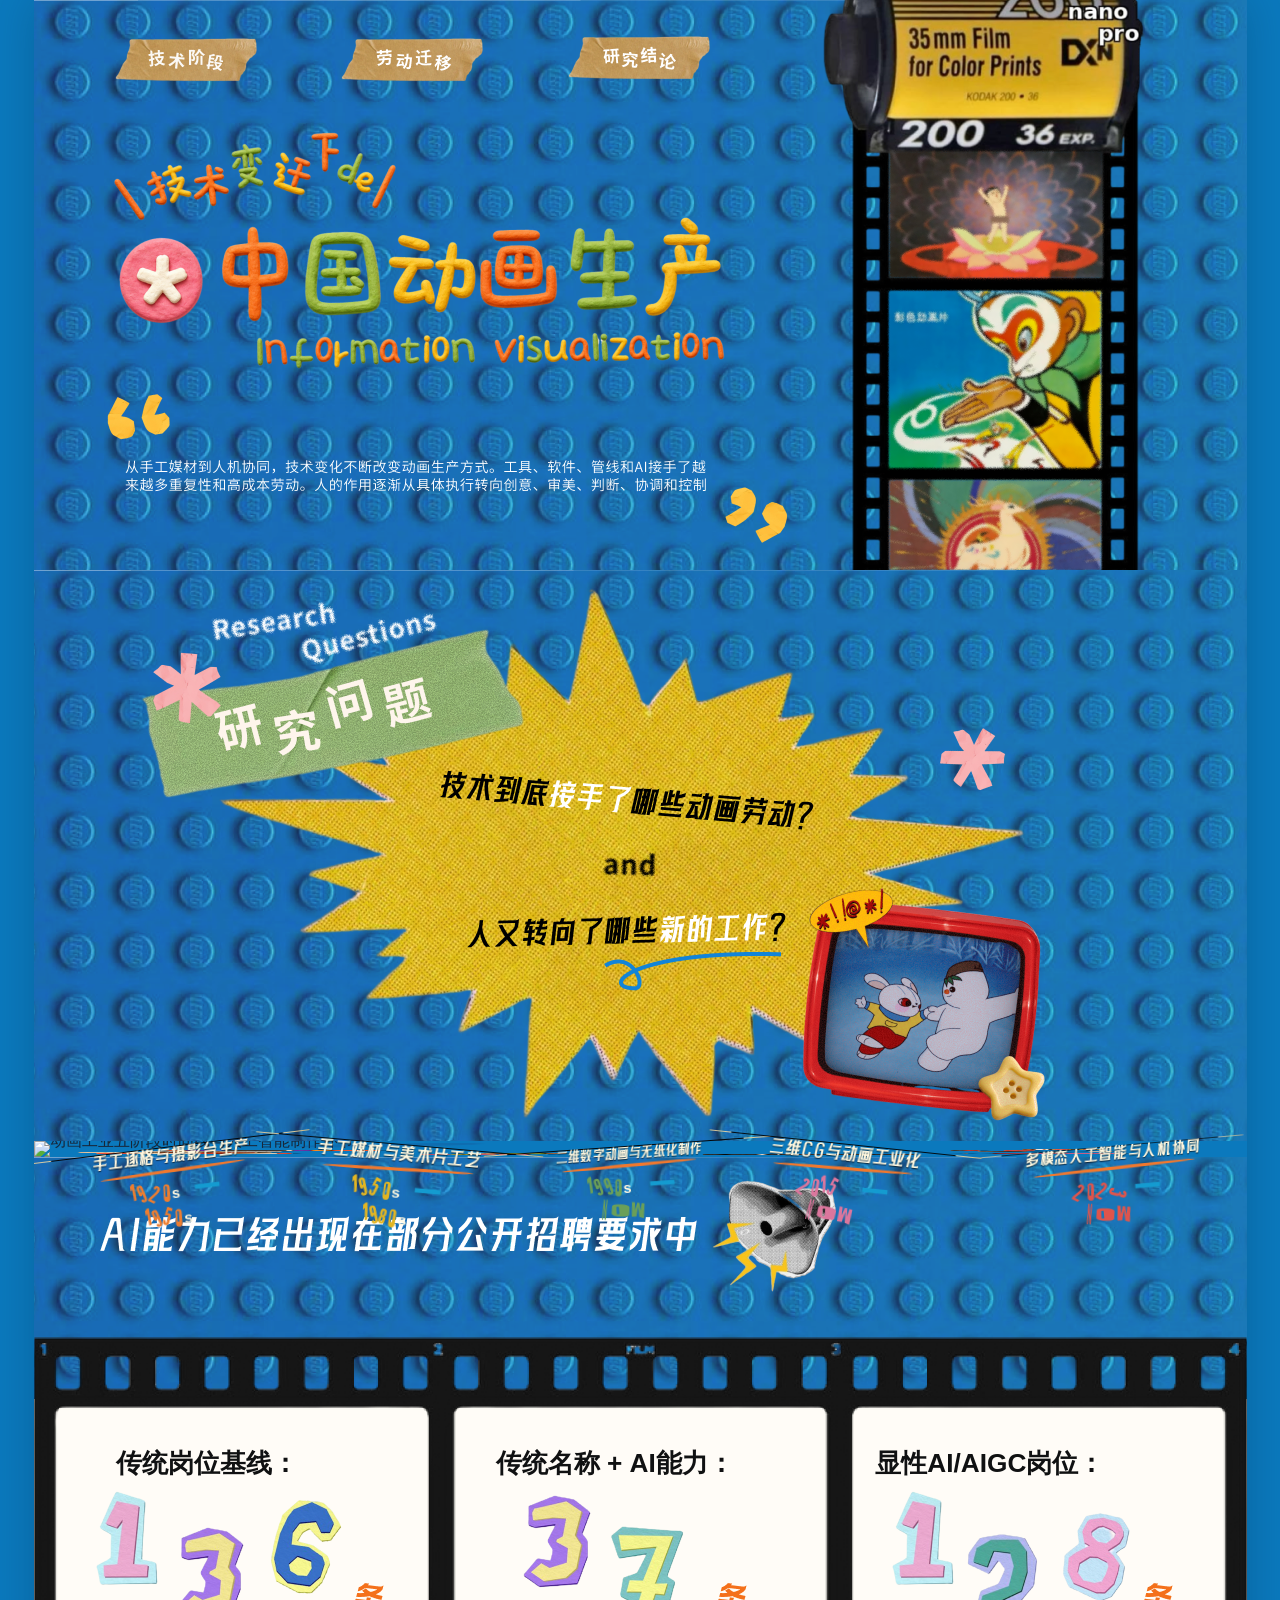
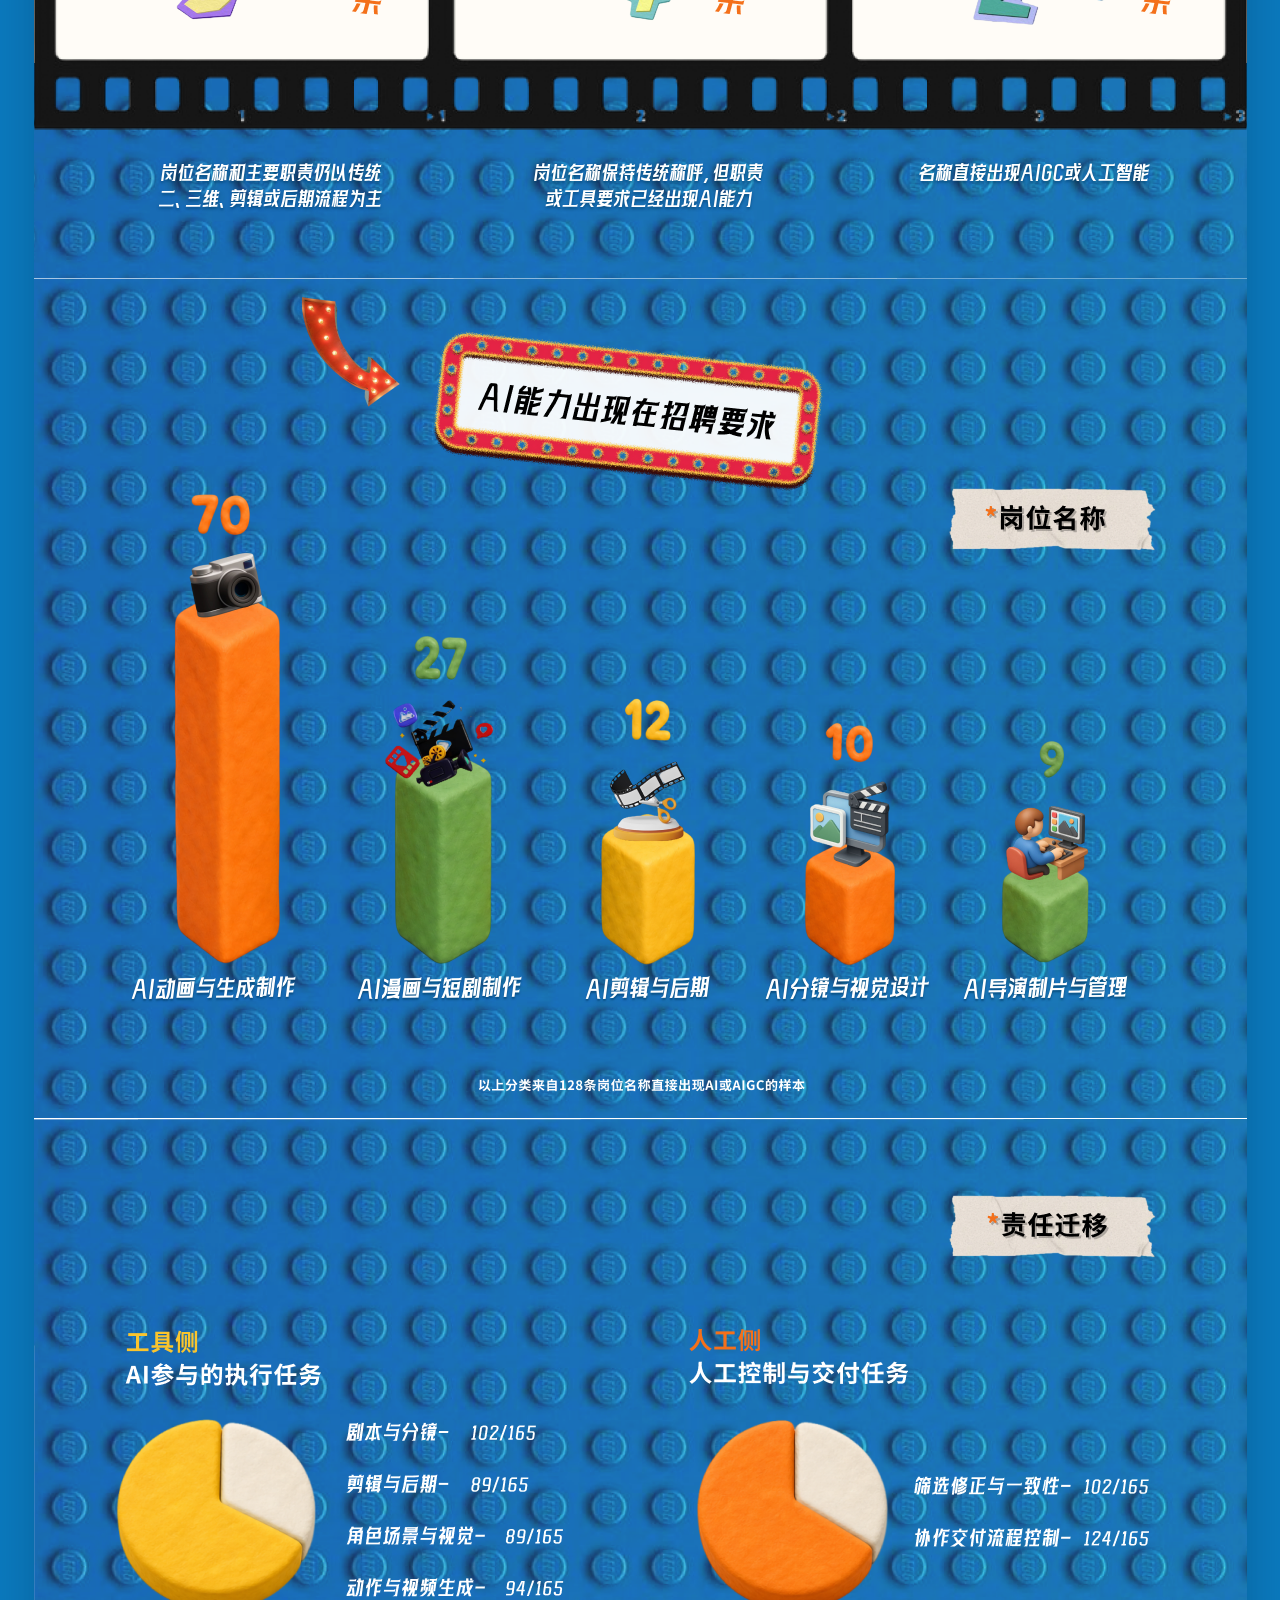
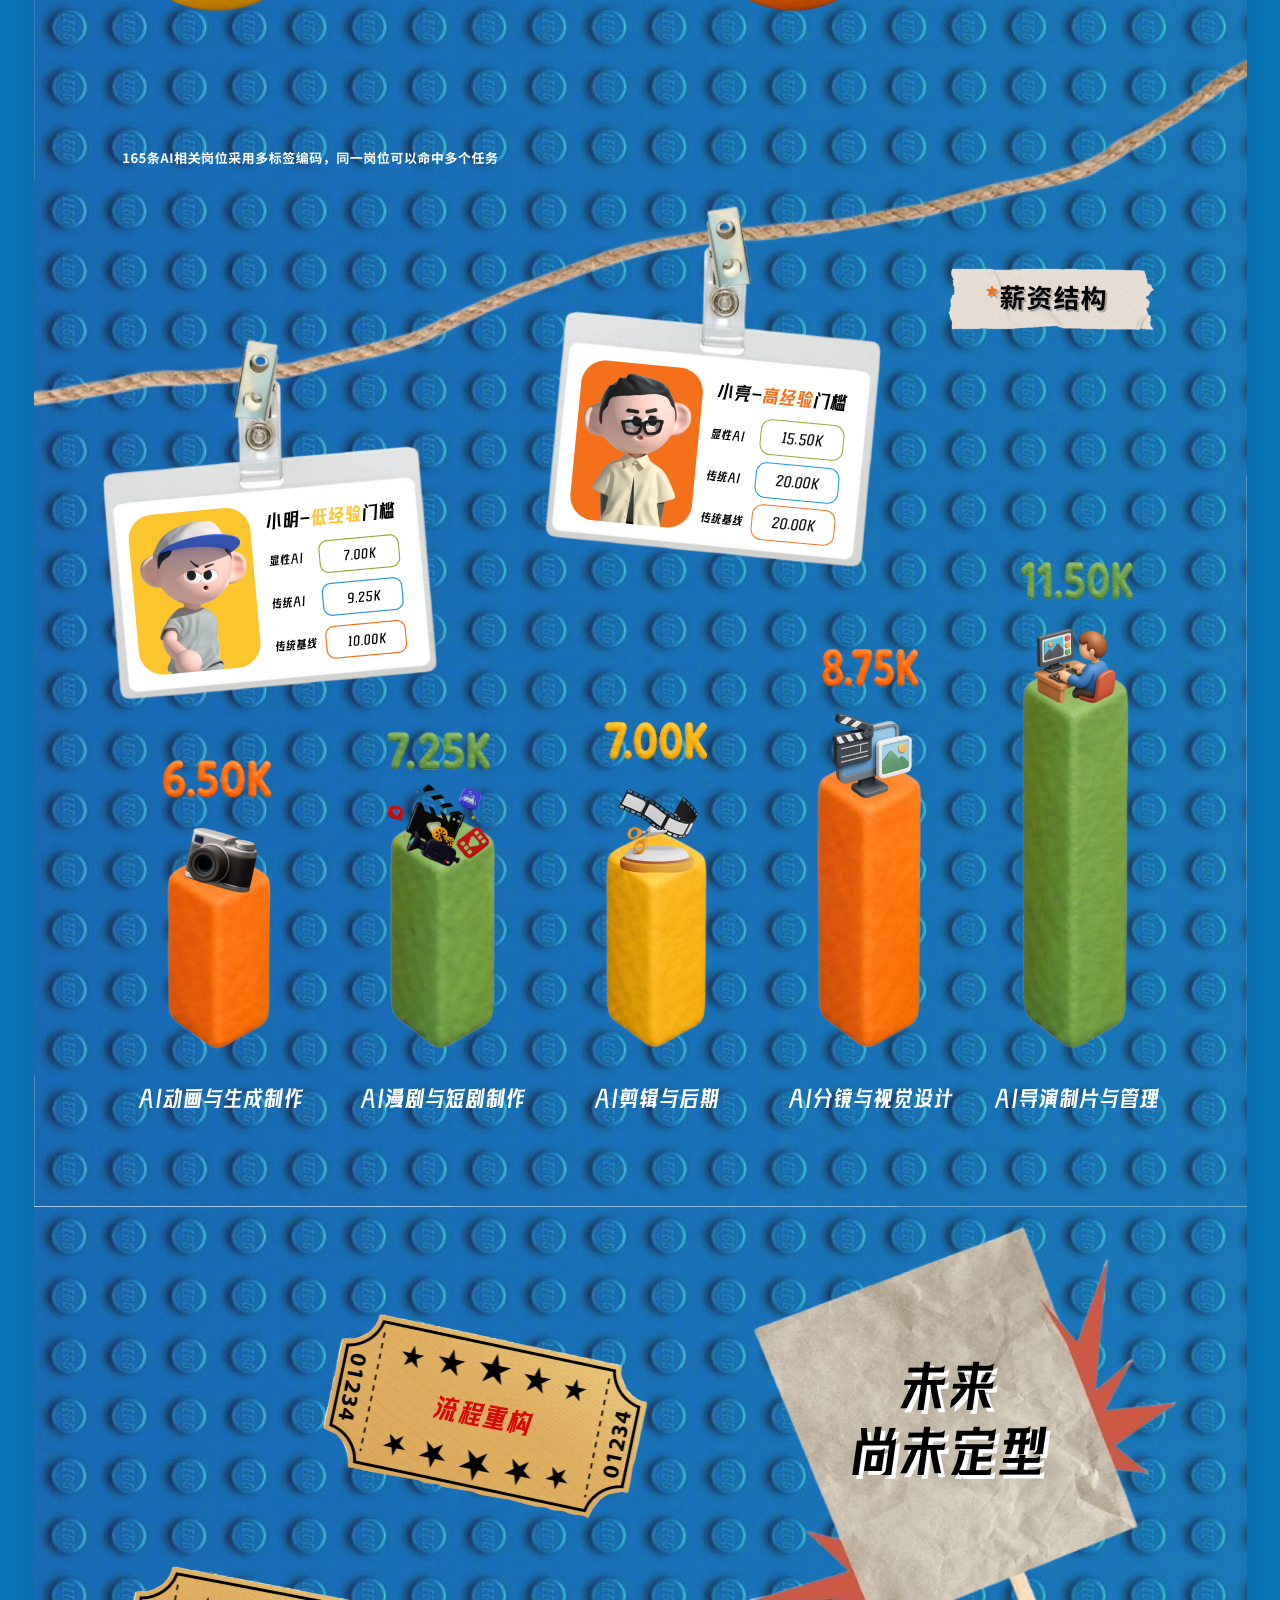
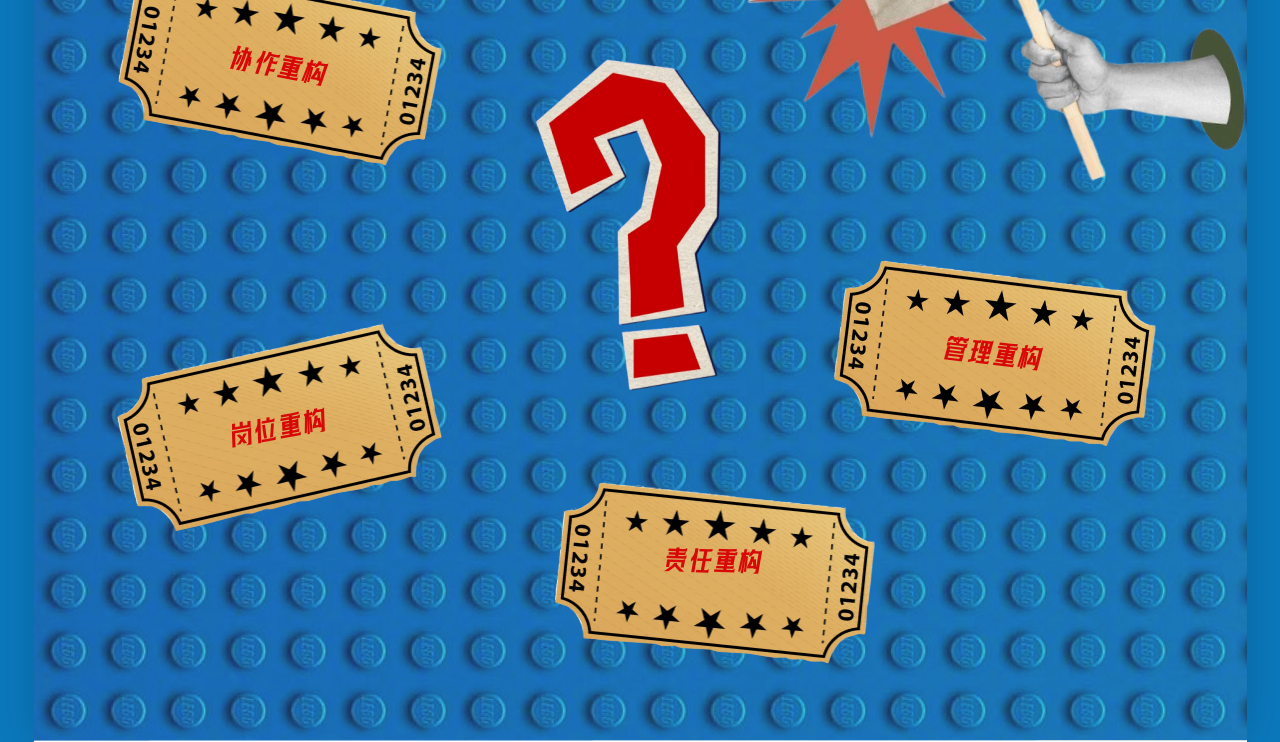
==== commit bea60503: "发布Figma交互可视化网页" ====
--- a/index.html
+++ b/index.html
@@ -3,164 +3,150 @@
 <head>
   <meta charset="utf-8">
   <meta name="viewport" content="width=device-width, initial-scale=1">
-  <title>从手工媒材到人机协同｜中国动画生产方式可视化</title>
-  <link rel="icon" href="assets/favicon.svg" type="image/svg+xml">
-  <link rel="stylesheet" href="style.css?v=t6-data-3">
+  <meta name="color-scheme" content="light">
+  <title>动画行业发展｜Figma 成帧交互版</title>
+  <link rel="stylesheet" href="style.css">
 </head>
-<body data-page="index">
-  <header class="site-nav" aria-label="页面导航">
-    <a class="brand-mark" href="#top">动画生产方式可视化</a>
-    <nav>
-      <a href="#top">首页</a>
-      <a href="#timeline">技术阶段</a>
-      <a href="#migration">劳动迁移</a>
-      <a href="#ai">AI八环节</a>
-      <a href="#jobs">岗位信号</a>
-    </nav>
-  </header>
+<body data-level="works">
+  <main class="figma-page" aria-label="动画行业发展信息可视化长页">
+    <img class="figma-frame" src="assets/figma/frame-19.png" alt="项目封面与研究说明">
+    <img class="figma-frame" src="assets/figma/frame-22.png" alt="研究问题">
 
-  <main id="top">
-    <section class="hero-section">
-      <div class="hero-copy">
-        <p class="eyebrow">技术变迁下的中国动画生产方式</p>
-        <h1 id="home-title"></h1>
-        <p class="subtitle" id="home-subtitle"></p>
-        <div class="hero-claim">
-          <strong>研究问题</strong>
-          <span id="home-question"></span>
-        </div>
-        <p class="hero-conclusion" id="home-conclusion"></p>
-        <div class="hero-actions">
-          <a class="button primary" href="#timeline">从技术阶段开始</a>
-          <a class="button ghost" href="#migration">查看劳动迁移主图</a>
-        </div>
-        <div class="reading-spine" aria-label="页面阅读主线">
-          <span>技术与表现</span>
-          <i></i>
-          <span>劳动迁移</span>
-          <i></i>
-          <span>证据展开</span>
-          <i></i>
-          <span>现实旁证</span>
-        </div>
-        <div class="motion-origin" aria-label="运动幻觉的起点">
-          <span>首页引子</span>
-          <strong>运动幻觉的起点</strong>
-          <p id="home-origin"></p>
-        </div>
+    <section class="interactive-frame timeline-frame" id="timeline" aria-label="五个动画工业阶段">
+      <img class="figma-frame" src="assets/figma/frame-28.png" alt="动画工业五阶段时间线与人工智能制作环节">
+
+      <button class="level-hotspot level-hotspot--works is-active" type="button" data-level-target="works" aria-label="切换到 Level 1 代表作品" aria-pressed="true"></button>
+      <button class="level-hotspot level-hotspot--tech" type="button" data-level-target="tech" aria-label="切换到 Level 2 制作技术" aria-pressed="false"></button>
+
+      <div class="stage-components" aria-label="五个时期卡片">
+        <button class="stage-card stage-card--t1 stage-card--orange" type="button" data-stage="t1" aria-label="打开 T1 手工逐格与摄影台生产详情">
+          <span class="stage-card-layer">
+            <span class="stage-card-art" aria-hidden="true"><img src="assets/figma/components/sticky-source.png" alt=""></span>
+            <span class="stage-card-copy">
+              <strong>手工逐格与摄影台生产</strong>
+              <span class="stage-card-time" aria-hidden="true">
+                <span class="stage-time-point"><span class="stage-time-number">1920</span><span class="stage-time-s">s</span></span>
+                <span class="stage-time-line"></span>
+                <span class="stage-time-point"><span class="stage-time-number">1950</span><span class="stage-time-s">s</span></span>
+              </span>
+            </span>
+          </span>
+        </button>
+        <button class="stage-card stage-card--t2 stage-card--yellow" type="button" data-stage="t2" aria-label="打开 T2 手工媒材与美术片工艺详情">
+          <span class="stage-card-layer">
+            <span class="stage-card-art" aria-hidden="true"><img src="assets/figma/components/sticky-source.png" alt=""></span>
+            <span class="stage-card-copy">
+              <strong>手工媒材与美术片工艺</strong>
+              <span class="stage-card-time" aria-hidden="true">
+                <span class="stage-time-point"><span class="stage-time-number">1950</span><span class="stage-time-s">s</span></span>
+                <span class="stage-time-line"></span>
+                <span class="stage-time-point"><span class="stage-time-number">1980</span><span class="stage-time-s">s</span></span>
+              </span>
+            </span>
+          </span>
+        </button>
+        <button class="stage-card stage-card--t3 stage-card--orange" type="button" data-stage="t3" aria-label="打开 T3 二维数字动画与无纸化制作详情">
+          <span class="stage-card-layer">
+            <span class="stage-card-art" aria-hidden="true"><img src="assets/figma/components/sticky-source.png" alt=""></span>
+            <span class="stage-card-copy">
+              <strong>二维数字动画与无纸化制作</strong>
+              <span class="stage-card-time" aria-hidden="true">
+                <span class="stage-time-point"><span class="stage-time-number">1990</span><span class="stage-time-s">s</span></span>
+                <span class="stage-time-line"></span>
+                <span class="stage-time-now">NOW</span>
+              </span>
+            </span>
+          </span>
+        </button>
+        <button class="stage-card stage-card--t4 stage-card--yellow" type="button" data-stage="t4" aria-label="打开 T4 三维CG与动画工业化详情">
+          <span class="stage-card-layer">
+            <span class="stage-card-art" aria-hidden="true"><img src="assets/figma/components/sticky-source.png" alt=""></span>
+            <span class="stage-card-copy">
+              <strong>三维CG与动画工业化</strong>
+              <span class="stage-card-time" aria-hidden="true">
+                <span class="stage-time-point"><span class="stage-time-number">2015</span></span>
+                <span class="stage-time-line"></span>
+                <span class="stage-time-now">NOW</span>
+              </span>
+            </span>
+          </span>
+        </button>
+        <button class="stage-card stage-card--t5 stage-card--yellow" type="button" data-stage="t5" aria-label="打开 T5 多模态人工智能与人机协同详情">
+          <span class="stage-card-layer">
+            <span class="stage-card-art" aria-hidden="true"><img src="assets/figma/components/sticky-source.png" alt=""></span>
+            <span class="stage-card-copy">
+              <strong>多模态人工智能与人机协同</strong>
+              <span class="stage-card-time" aria-hidden="true">
+                <span class="stage-time-point"><span class="stage-time-number">2023</span></span>
+                <span class="stage-time-line"></span>
+                <span class="stage-time-now">NOW</span>
+              </span>
+            </span>
+          </span>
+        </button>
       </div>
-      <figure class="hero-production-visual" aria-label="动画生产流程观察对象">
-        <img src="assets/现成图片/技术/节点四-三维动画工作流-Autodesk.jpeg" alt="动画制作流程参考图">
-        <figcaption>
-          <span>观察对象</span>
-          <strong>动画技术与生产劳动的双重变化</strong>
-          <p>第一层观察动画怎样被制作和呈现。第二层比较技术接手了什么，以及人的工作重心怎样变化。</p>
-        </figcaption>
-      </figure>
-    </section>
 
-    <section class="section-panel" id="timeline">
-      <div class="section-heading">
-        <p class="eyebrow">第一层 · 技术阶段与动画表现</p>
-        <h2>动画怎样被制作，又怎样呈现在银幕与屏幕上</h2>
-        <p>这一层只观察技术媒介、生产载体、视觉风格和影像效果。点击节点后，当前阶段会在时间轴内展开。</p>
-        <p class="stage-scope-note">五个节点表示主要技术模式的出现与扩展。不同模式可以重叠并长期并存，后一阶段不代表完全替代前一阶段。</p>
-      </div>
-      <div class="timeline-layout">
-        <div class="timeline-track" id="stage-timeline-root"></div>
+      <div class="ai-components" aria-label="人工智能参与动画制作的八个环节">
+        <button class="image-hotspot ai-component ai-component--script" type="button" data-detail-kind="ai" data-detail-src="assets/figma/details-transparent/ai-script.png" data-detail-alt="人工智能与剧本环节详情" aria-label="打开剧本环节详情"><img src="assets/figma/components/ai-script.png" alt=""></button>
+        <button class="image-hotspot ai-component ai-component--character" type="button" data-detail-kind="ai" data-detail-src="assets/figma/details-transparent/ai-character.png" data-detail-alt="人工智能与角色环节详情" aria-label="打开角色环节详情"><img src="assets/figma/components/ai-character.png" alt=""></button>
+        <button class="image-hotspot ai-component ai-component--music" type="button" data-detail-kind="ai" data-detail-src="assets/figma/details-transparent/ai-music.png" data-detail-alt="人工智能与配乐环节详情" aria-label="打开配乐环节详情"><img src="assets/figma/components/ai-music.png" alt=""></button>
+        <button class="image-hotspot ai-component ai-component--scene" type="button" data-detail-kind="ai" data-detail-src="assets/figma/details-transparent/ai-scene.png" data-detail-alt="人工智能与场景环节详情" aria-label="打开场景环节详情"><img src="assets/figma/components/ai-scene.png" alt=""></button>
+        <button class="image-hotspot ai-component ai-component--post" type="button" data-detail-kind="ai" data-detail-src="assets/figma/details-transparent/ai-post.png" data-detail-alt="人工智能与后期环节详情" aria-label="打开后期环节详情"><img src="assets/figma/components/ai-post.png" alt=""></button>
+        <button class="image-hotspot ai-component ai-component--publicity" type="button" data-detail-kind="ai" data-detail-src="assets/figma/details-transparent/ai-publicity.png" data-detail-alt="人工智能与宣传环节详情" aria-label="打开宣传环节详情"><img src="assets/figma/components/ai-publicity.png" alt=""></button>
+        <button class="image-hotspot ai-component ai-component--motion" type="button" data-detail-kind="ai" data-detail-src="assets/figma/details-transparent/ai-motion.png" data-detail-alt="人工智能与动作环节详情" aria-label="打开动作环节详情"><img src="assets/figma/components/ai-motion.png" alt=""></button>
+        <button class="image-hotspot ai-component ai-component--storyboard" type="button" data-detail-kind="ai" data-detail-src="assets/figma/details-transparent/ai-storyboard.png" data-detail-alt="人工智能与分镜环节详情" aria-label="打开分镜环节详情"><img src="assets/figma/components/ai-storyboard.png" alt=""></button>
       </div>
     </section>
 
-    <section class="section-panel migration-zone" id="migration">
-      <div class="section-heading">
-        <p class="eyebrow">第二层 · 劳动迁移与证据展开</p>
-        <h2>技术接手了什么？人转向了什么？</h2>
-        <p>先比较五个阶段的劳动变化，再查看当前阶段八个制作环节的编码依据。图中只表示劳动内容的变化，不表示精确人数、工时或替代比例。</p>
+    <section class="interactive-frame recruitment-overview-frame" aria-label="人工智能能力出现在部分公开招聘要求中">
+      <img class="figma-frame" src="assets/figma/frame-33.png" alt="人工智能招聘要求数量">
+      <div class="recruitment-overview-copy">
+        <span class="recruitment-overview-title recruitment-overview-title--baseline">传统岗位基线：</span>
+        <span class="recruitment-overview-title recruitment-overview-title--hybrid">传统名称 + AI能力：</span>
+        <span class="recruitment-overview-title recruitment-overview-title--explicit">显性AI/AIGC岗位：</span>
+
+        <span class="recruitment-overview-note recruitment-overview-note--baseline">岗位名称和主要职责仍以传统<br>二、三维、剪辑或后期流程为主</span>
+        <span class="recruitment-overview-note recruitment-overview-note--hybrid">岗位名称保持传统称呼，但职责<br>或工具要求已经出现AI能力</span>
+        <span class="recruitment-overview-note recruitment-overview-note--explicit">名称直接出现AIGC或人工智能</span>
       </div>
-      <div class="migration-view-switch" aria-label="劳动迁移查看方式">
-        <button type="button" data-migration-view="overview" aria-pressed="true">五阶段总览</button>
-        <button type="button" data-migration-view="evidence" aria-pressed="false">当前阶段证据</button>
+    </section>
+    <section class="interactive-frame recruitment-frame" aria-label="人工智能能力对应的招聘岗位名称分布">
+      <img class="figma-frame" src="assets/figma/frame-35.png" alt="人工智能岗位名称分布">
+      <div class="recruitment-labels">
+        <span>AI动画与生成制作</span>
+        <span>AI漫画与短剧制作</span>
+        <span>AI剪辑与后期</span>
+        <span>AI分镜与视觉设计</span>
+        <span>AI导演制片与管理</span>
       </div>
-      <div id="labor-migration-root"></div>
-      <div id="migration-evidence-root" hidden></div>
+    </section>
+    <section class="interactive-frame salary-frame" aria-label="责任迁移与薪资结构">
+      <img class="figma-frame" src="assets/figma/frame-41.png" alt="责任迁移与薪资结构">
+      <div class="salary-high-correction" aria-label="3年以上经验门槛：显性AI岗位15.50K，传统名称加AI能力20.00K，传统岗位基线20.00K">
+        <span class="salary-high-value salary-high-value--explicit">15.50K</span>
+        <span class="salary-high-value salary-high-value--hybrid">20.00K</span>
+        <span class="salary-high-value salary-high-value--baseline">20.00K</span>
+      </div>
     </section>
 
-    <section class="section-panel ai-zone" id="ai">
-      <div class="section-heading compact-heading">
-        <p class="eyebrow">劳动迁移的最新阶段</p>
-        <h2>AI进入八个动画制作环节</h2>
-        <p>本项目使用统一规则编码五个阶段。进入AI阶段后，现有资料显示技术可以介入剧本、分镜、角色、场景、动作、声音、后期和宣发等环节。人工仍需负责筛选、修正、风格控制和最终判断。</p>
-      </div>
-      <div class="metric-overview">
-        <div>
-          <span class="metric-number">8 / 8</span>
-          <strong>研究编码中的AI流程覆盖率：100%</strong>
-          <p>该指标表示AI对动画制作流程的可介入范围。它不等于AI替代率、自动化比例或市场占比。</p>
-        </div>
-        <div>
-          <span class="metric-number">3.25 / 5</span>
-          <strong>研究编码中的平均影响程度</strong>
-          <p>多数环节仍处于辅助、协同和人工修正阶段。</p>
-        </div>
-      </div>
-      <p class="metric-method-note">以上数值是基于本项目统一评分规则的研究编码结果，不是动画行业统计值。</p>
-      <div class="ai-grid" id="ai-grid"></div>
+    <section class="interactive-frame question-frame" id="questions" aria-label="未来与五类重构问题">
+      <img class="figma-frame" src="assets/figma/frame-42.png" alt="未来与五类重构问题">
+      <button class="image-hotspot question-component question-component--flow" type="button" data-detail-kind="question" data-detail-src="assets/figma/details-transparent/question-flow.png" data-detail-alt="流程重构详情" aria-label="打开流程重构详情"><img src="assets/figma/components/ticket-flow.png" alt=""><span class="ticket-label">流程重构</span></button>
+      <button class="image-hotspot question-component question-component--job" type="button" data-detail-kind="question" data-detail-src="assets/figma/details-transparent/question-job.png" data-detail-alt="岗位重构详情" aria-label="打开岗位重构详情"><img src="assets/figma/components/ticket-job.png" alt=""><span class="ticket-label">岗位重构</span></button>
+      <button class="image-hotspot question-component question-component--collab" type="button" data-detail-kind="question" data-detail-src="assets/figma/details-transparent/question-collab.png" data-detail-alt="协作重构详情" aria-label="打开协作重构详情"><img src="assets/figma/components/ticket-collab.png" alt=""><span class="ticket-label">协作重构</span></button>
+      <button class="image-hotspot question-component question-component--management" type="button" data-detail-kind="question" data-detail-src="assets/figma/details-transparent/question-management.png" data-detail-alt="管理重构详情" aria-label="打开管理重构详情"><img src="assets/figma/components/ticket-management.png" alt=""><span class="ticket-label">管理重构</span></button>
+      <button class="image-hotspot question-component question-component--responsibility" type="button" data-detail-kind="question" data-detail-src="assets/figma/details-transparent/question-responsibility.png" data-detail-alt="责任重构详情" aria-label="打开责任重构详情"><img src="assets/figma/components/ticket-responsibility.png" alt=""><span class="ticket-label">责任重构</span></button>
     </section>
-
-    <section class="section-panel job-signal-zone" id="jobs">
-      <div class="section-heading">
-        <p class="eyebrow">现实旁证 · 301条国内公开招聘便利样本</p>
-        <h2>AI能力已经出现在部分公开招聘要求中</h2>
-        <p>本项目按固定关键词和固定页数采集301条样本，其中229条属于核心动画与视听生产。该样本用于观察企业招聘语言和能力组合，不代表行业招聘规模、岗位占比或总体薪资水平。</p>
-      </div>
-      <div id="job-signal-root"></div>
-    </section>
-
-    <section class="section-panel structure-gap-zone" id="structure-gap">
-      <div class="section-heading structure-gap-heading">
-        <p class="eyebrow">从T5到未来 · 2025年跨企业实验</p>
-        <h2>局部时间节省已经出现，工作结构改变了吗？</h2>
-        <p>这一页从论文表2的18项结果中筛选与转折最相关的数据。完整结果保留在展开区。研究对象是跨行业知识工作者，不是动画行业样本。</p>
-      </div>
-      <div id="structure-gap-root"></div>
-    </section>
-
-    <section class="section-panel t6-zone" id="t6">
-      <div id="t6-root"></div>
-    </section>
-
   </main>
 
-  <footer class="page-footer">
-    <p>本页面用于展示技术变迁如何改变中国动画生产流程。案例数据、研究编码与图片均可在对应详情中查看来源。</p>
-  </footer>
-
-  <div class="case-modal" id="case-modal" hidden>
-    <div class="case-modal-backdrop" data-close-case></div>
-    <article class="case-modal-panel" role="dialog" aria-modal="true" aria-labelledby="case-modal-title">
-      <button class="case-modal-close" type="button" data-close-case aria-label="关闭案例介绍">×</button>
-      <div id="case-modal-content"></div>
-    </article>
+  <div class="detail-overlay" id="detail-overlay" hidden>
+    <button class="detail-backdrop" type="button" aria-label="关闭详情"></button>
+    <section class="detail-panel" role="dialog" aria-modal="true" aria-label="图片详情">
+      <button class="detail-close" type="button" aria-label="关闭详情">×</button>
+      <img id="detail-image" alt="">
+    </section>
   </div>
 
-  <aside class="matrix-detail-drawer" id="matrix-detail-drawer" aria-hidden="true">
-    <button class="matrix-drawer-backdrop" type="button" data-close-matrix-drawer aria-label="关闭制作环节详情"></button>
-    <article class="matrix-drawer-panel" role="dialog" aria-modal="true" aria-labelledby="matrix-drawer-title">
-      <header class="matrix-drawer-header">
-        <div>
-          <p id="matrix-drawer-group"></p>
-          <h2 id="matrix-drawer-title"></h2>
-        </div>
-        <button class="matrix-drawer-close" type="button" data-close-matrix-drawer aria-label="关闭制作环节详情">×</button>
-      </header>
-      <div id="matrix-drawer-content"></div>
-    </article>
-  </aside>
-
-  <script src="matrix-data.js?v=evidence-2"></script>
-  <script src="data.js?v=evidence-2"></script>
-  <script src="job-data.js?v=evidence-2"></script>
-  <script src="transition-data.js?v=t6-data-3"></script>
-  <script src="app.js?v=t6-data-3"></script>
+  <script src="app.js"></script>
 </body>
 </html>
--- a/style.css
+++ b/style.css
@@ -1,7687 +1,879 @@
+@font-face {
+  font-family: "KuaiKan World";
+  src: url("assets/fonts/kuaikanshijieti.otf") format("opentype");
+  font-style: normal;
+  font-weight: 400;
+  font-display: swap;
+}
+
+@font-face {
+  font-family: "Source Han Sans CN";
+  src: url("assets/fonts/source-han-sans-cn.ttf") format("truetype");
+  font-style: normal;
+  font-weight: 100 900;
+  font-display: swap;
+}
+
+@font-face {
+  font-family: "Crazy Style";
+  src: url("assets/fonts/crazy-style.ttf") format("truetype");
+  font-style: normal;
+  font-weight: 400;
+  font-display: swap;
+}
+
+@font-face {
+  font-family: "Helvetica Condensed Black";
+  src: url("assets/fonts/helvetica-condensed-black.ttf") format("truetype");
+  font-style: normal;
+  font-weight: 900;
+  font-display: swap;
+}
+
 :root {
-  --bg: #0b0f14;
-  --bg-soft: #111821;
-  --panel: #16202b;
-  --panel-2: #1d2835;
-  --text: #f4f7fb;
-  --muted: #a8b4c2;
-  --line: rgba(255, 255, 255, 0.14);
-  --accent-1: #54d6c7;
-  --accent-2: #f7c948;
-  --accent-3: #7aa7ff;
-  --accent-4: #ff8a65;
-  --accent-5: #b78cff;
-  --danger: #ff6b8a;
-  --ok: #7ddc91;
-  --radius: 8px;
-  --shadow: 0 18px 50px rgba(0, 0, 0, 0.24);
-}
-
-/* Evidence-first review adjustments */
-.stage-scope-note {
-  display: inline-flex;
-  max-width: 980px;
-  margin-top: 10px !important;
-  padding: 7px 10px;
-  color: #c9d4df !important;
-  border-left: 3px solid rgba(122, 167, 255, 0.72);
-  background: rgba(122, 167, 255, 0.08);
-  font-size: 13px !important;
-  line-height: 1.45;
-}
-
-.migration-view-switch {
-  display: inline-grid;
-  grid-template-columns: repeat(2, minmax(150px, 1fr));
-  gap: 4px;
-  margin: 0 0 14px;
-  padding: 4px;
-  border: 1px solid rgba(255, 255, 255, 0.12);
-  border-radius: 6px;
-  background: rgba(7, 12, 17, 0.72);
-}
-
-.migration-view-switch button {
-  min-height: 34px;
-  padding: 7px 14px;
-  border: 0;
-  border-radius: 4px;
-  color: var(--muted);
-  background: transparent;
-  font: inherit;
-  font-size: 13px;
-  font-weight: 800;
-  cursor: pointer;
-  transition: color .18s ease, background .18s ease;
-}
-
-.migration-view-switch button.is-active {
-  color: #07110f;
-  background: var(--accent-1);
-}
-
-#labor-migration-root[hidden],
-#migration-evidence-root[hidden] {
-  display: none !important;
-}
-
-.migration-evidence-shell {
-  display: grid;
-  gap: 10px;
-}
-
-.migration-evidence-node-row {
-  margin-bottom: 0;
-}
-
-#migration-evidence-root .technology-matrix-panel {
-  min-height: 600px;
-}
-
-.case-evidence-box {
-  display: grid;
-  gap: 8px;
-  margin-top: 16px;
-  padding: 12px;
-  border: 1px solid rgba(84, 214, 199, 0.24);
-  border-radius: 6px;
-  background: rgba(84, 214, 199, 0.06);
-}
-
-.case-evidence-box > div:first-child {
-  display: flex;
-  align-items: center;
-  justify-content: space-between;
-  gap: 12px;
-}
-
-.case-evidence-box > div:first-child span {
-  color: var(--muted);
-  font-size: 12px;
-}
-
-.case-evidence-box > div:first-child strong {
-  color: var(--accent-1);
-  font-size: 12px;
-}
-
-.case-evidence-box p {
+  font-family: "Microsoft YaHei", "Noto Sans SC", Arial, sans-serif;
+  color: #18273a;
+  background: #0b79bd;
+}
+
+* {
+  box-sizing: border-box;
+}
+
+html {
+  min-width: 1080px;
+  scroll-behavior: smooth;
+}
+
+body {
+  min-width: 1080px;
+  min-height: 100vh;
   margin: 0;
-  color: #cbd6e1;
-  font-size: 12px;
-  line-height: 1.5;
-}
-
-.case-evidence-links {
-  display: flex;
-  flex-wrap: wrap;
-  gap: 6px;
-}
-
-.case-evidence-links a {
-  display: inline-flex;
-  align-items: center;
-  min-height: 28px;
-  padding: 5px 8px;
-  color: #d8f9f4;
-  border: 1px solid rgba(84, 214, 199, 0.2);
-  border-radius: 4px;
-  background: rgba(84, 214, 199, 0.08);
-  font-size: 11px;
-  text-decoration: none;
-}
-
-.case-evidence-links a:hover {
-  border-color: rgba(84, 214, 199, 0.52);
-  background: rgba(84, 214, 199, 0.14);
-}
-
-.metric-method-note {
-  margin: 8px 0 14px;
-  color: #aebbc8;
-  font-size: 12px;
-  text-align: right;
-}
-
-.ai-detail {
-  width: min(680px, calc(100vw - 32px));
-  max-height: min(640px, calc(100vh - 80px));
-}
-
-.ai-evidence-block {
-  display: grid;
-  gap: 8px;
-  margin-top: 12px;
-  padding: 12px;
-  border: 1px solid rgba(183, 140, 255, 0.25);
-  border-radius: 6px;
-  background: rgba(183, 140, 255, 0.07);
-}
-
-.ai-evidence-block > div:first-child {
-  display: flex;
-  justify-content: space-between;
-  gap: 12px;
-}
-
-.ai-evidence-block > div:first-child span,
-.ai-evidence-block > div:first-child strong {
-  font-size: 12px;
-}
-
-.ai-evidence-block > div:first-child span {
-  color: var(--muted);
-}
-
-.ai-evidence-block > div:first-child strong {
-  color: #d9c5ff;
-}
-
-.ai-evidence-block p {
-  margin: 0;
-  font-size: 12px;
-}
-
-.ai-evidence-block ul {
-  display: flex;
-  flex-wrap: wrap;
-  gap: 6px;
-  margin: 7px 0 0;
-  padding: 0;
-  list-style: none;
-}
-
-.ai-evidence-block a {
-  color: #d9c5ff;
-  font-size: 11px;
-}
-
-* { box-sizing: border-box; }
-
-html { scroll-behavior: smooth; }
-
-html,
-body {
-  max-width: 100%;
   overflow-x: hidden;
-}
-
-body {
-  margin: 0;
-  font-family: "Microsoft YaHei", "PingFang SC", "Segoe UI", Arial, sans-serif;
-  line-height: 1.6;
-  color: var(--text);
-  background:
-    linear-gradient(90deg, rgba(255,255,255,0.04) 1px, transparent 1px),
-    linear-gradient(180deg, rgba(255,255,255,0.04) 1px, transparent 1px),
-    var(--bg);
-  background-size: 42px 42px;
-}
-
-a { color: inherit; text-decoration: none; }
+  background: #0b79bd;
+}
+
+body.detail-open {
+  overflow: hidden;
+}
 
 button {
   font: inherit;
-  color: inherit;
-}
-
-.site-nav {
-  position: sticky;
-  top: 0;
-  z-index: 20;
-  display: flex;
-  align-items: center;
-  justify-content: space-between;
-  gap: 18px;
-  min-height: 64px;
-  padding: 0 32px;
-  border-bottom: 1px solid var(--line);
-  background: rgba(11, 15, 20, 0.92);
-  backdrop-filter: blur(14px);
-}
-
-.brand-mark {
-  font-weight: 700;
-  color: var(--accent-1);
-}
-
-.site-nav nav {
-  display: flex;
-  gap: 16px;
-  flex-wrap: wrap;
-  color: var(--muted);
-  font-size: 14px;
-}
-
-.site-nav nav a:hover { color: var(--text); }
-
-.hero-section {
-  min-height: 680px;
-  display: grid;
-  grid-template-columns: minmax(0, 1.15fr) minmax(320px, 0.85fr);
-  gap: 48px;
-  align-items: center;
-  padding: 52px 7vw 48px;
-  border-bottom: 1px solid var(--line);
-}
-
-.eyebrow {
-  margin: 0 0 10px;
-  color: var(--accent-1);
-  font-size: 13px;
-  font-weight: 700;
-}
-
-h1, h2, h3 {
-  margin: 0;
-  line-height: 1.18;
-}
-
-h1 {
-  max-width: 860px;
-  font-size: 54px;
-}
-
-h2 { font-size: 32px; }
-
-h3 { font-size: 20px; }
-
-.subtitle {
-  margin: 18px 0 0;
-  color: var(--muted);
-  font-size: 22px;
-}
-
-.hero-claim {
-  margin: 34px 0 18px;
-  padding-left: 18px;
-  border-left: 4px solid var(--accent-2);
-  max-width: 780px;
-}
-
-.hero-claim strong {
-  display: block;
-  margin-bottom: 6px;
-  color: var(--accent-2);
-}
-
-.hero-conclusion {
-  max-width: 820px;
-  color: #d5dde7;
-  font-size: 17px;
-}
-
-.hero-actions {
-  display: flex;
-  gap: 12px;
-  flex-wrap: wrap;
-  margin-top: 28px;
-}
-
-.reading-spine {
-  display: flex;
-  align-items: center;
-  flex-wrap: wrap;
-  gap: 8px;
-  max-width: 840px;
-  margin-top: 18px;
-  color: #d9e2ec;
-  font-size: 13px;
-}
-
-.reading-spine span {
-  display: inline-flex;
-  align-items: center;
-  min-height: 28px;
-  padding: 0 10px;
-  border: 1px solid rgba(84, 214, 199, 0.24);
-  border-radius: 999px;
-  background: rgba(84, 214, 199, 0.07);
-}
-
-.reading-spine i {
-  width: 18px;
-  height: 1px;
-  background: rgba(84, 214, 199, 0.55);
-}
-
-.button,
-.filter-chip,
-.timeline-card {
-  border-radius: var(--radius);
-}
-
-.button {
-  display: inline-flex;
-  align-items: center;
-  justify-content: center;
-  min-height: 42px;
-  padding: 0 16px;
-  border: 1px solid var(--line);
-  transition: transform .18s ease, border-color .18s ease, background .18s ease;
-}
-
-.button:hover {
-  transform: translateY(-1px);
-  border-color: rgba(255, 255, 255, 0.32);
-}
-
-.button.primary {
-  background: var(--accent-1);
-  color: #071112;
-  border-color: transparent;
-  font-weight: 700;
-}
-
-.button.ghost { color: var(--muted); }
-
-.hero-production-visual {
-  position: relative;
-  min-height: 430px;
-  margin: 0;
+}
+
+.figma-page {
+  width: min(1213px, 100vw);
+  margin: 0 auto;
   overflow: hidden;
-  border: 1px solid var(--line);
-  border-radius: var(--radius);
-  background: var(--panel);
-  box-shadow: var(--shadow);
-}
-
-.hero-production-visual img {
+  background: #0b79bd;
+  box-shadow: 0 0 42px rgba(2, 49, 78, .28);
+}
+
+.figma-frame {
   display: block;
   width: 100%;
-  height: 430px;
-  object-fit: cover;
-}
-
-.hero-production-visual figcaption {
-  position: absolute;
-  right: 0;
-  bottom: 0;
+  height: auto;
+  margin: 0;
+  border: 0;
+}
+
+.interactive-frame {
+  position: relative;
+  width: 100%;
+  line-height: 0;
+}
+
+.recruitment-overview-copy {
+  position: absolute;
+  z-index: 2;
+  inset: 0;
+  pointer-events: none;
+}
+
+.recruitment-overview-title {
+  position: absolute;
+  top: 40.4%;
+  color: #101112;
+  font-family: "Source Han Sans CN", "Noto Sans CJK SC", "Microsoft YaHei", sans-serif;
+  font-size: clamp(21px, 2.05vw, 27px);
+  font-weight: 900;
+  line-height: 1.2;
+  white-space: nowrap;
+}
+
+.recruitment-overview-title--baseline { left: 6.8%; }
+.recruitment-overview-title--hybrid {
+  left: 38.1%;
+}
+.recruitment-overview-title--explicit { left: 69.4%; }
+
+.recruitment-overview-note {
+  position: absolute;
+  top: 83.8%;
+  color: #fff;
+  font-family: "KuaiKan World", "Microsoft YaHei", sans-serif;
+  font-size: clamp(16px, 1.52vw, 20px);
+  font-weight: 400;
+  line-height: 1.35;
+  text-align: center;
+  text-shadow: 0 2px 3px rgba(0, 63, 106, .72);
+  white-space: nowrap;
+}
+
+.recruitment-overview-note--baseline { left: 6.5%; width: 26%; }
+.recruitment-overview-note--hybrid { left: 37.7%; width: 26%; }
+.recruitment-overview-note--explicit { left: 68.4%; width: 28%; }
+
+.recruitment-labels {
+  position: absolute;
+  z-index: 2;
+  top: 83.1%;
   left: 0;
-  padding: 22px;
-  background: rgba(8, 13, 19, 0.9);
-  border-top: 1px solid var(--line);
-}
-
-.hero-production-visual figcaption span,
-.hero-production-visual figcaption strong {
-  display: block;
-}
-
-.hero-production-visual figcaption span {
-  color: var(--accent-1);
-  font-size: 12px;
-  font-weight: 700;
-}
-
-.hero-production-visual figcaption strong {
-  margin-top: 3px;
-  font-size: 18px;
-}
-
-.hero-production-visual figcaption p {
-  margin: 6px 0 0;
-  color: #c6d0db;
-  font-size: 13px;
-  line-height: 1.5;
-}
-
-.section-panel {
-  padding: 72px 7vw;
-  border-bottom: 1px solid var(--line);
-}
-
-#timeline.section-panel {
-  padding-top: 30px;
-  padding-bottom: 48px;
-}
-
-.section-heading {
-  max-width: 760px;
-  margin-bottom: 30px;
-}
-
-#timeline .section-heading {
-  margin-bottom: 12px;
-}
-
-#timeline .section-heading h2 {
-  font-size: 30px;
-}
-
-#timeline .section-heading p:last-child {
-  font-size: 15px;
-}
-
-.section-heading p:last-child {
-  color: var(--muted);
-  margin: 10px 0 0;
-}
-
-.compact-heading { margin-bottom: 18px; }
-
-.timeline-layout {
-  display: block;
-}
-
-.timeline-track {
-  display: grid;
-  grid-template-columns: repeat(5, minmax(170px, 1fr));
-  gap: 12px;
-  overflow-x: auto;
-  padding-bottom: 6px;
-}
-
-.timeline-track:not(.component-track) {
-  display: block;
-  overflow: visible;
-  padding-bottom: 0;
-}
-
-.timeline-stage {
-  display: grid;
-  gap: 8px;
-}
-
-.timeline-node-row {
-  display: grid;
-  grid-template-columns: repeat(5, minmax(0, 1fr));
-  gap: 10px;
-}
-
-.timeline-node-tab {
-  position: relative;
-  min-height: 78px;
-  padding: 8px 10px 8px 14px;
-  overflow: hidden;
-  text-align: left;
-  border: 1px solid var(--line);
-  border-radius: 8px;
-  background: rgba(22, 32, 43, 0.88);
-  cursor: pointer;
-  transition: transform .18s ease, background .18s ease, border-color .18s ease;
-}
-
-.timeline-node-tab::before {
-  content: "";
-  position: absolute;
-  inset: 0 auto 0 0;
-  width: 5px;
-  background: var(--node-color, var(--accent-1));
-}
-
-.timeline-node-tab:hover,
-.timeline-node-tab.is-active {
-  transform: translateY(-2px);
-  border-color: var(--node-color, var(--accent-1));
-  background: rgba(29, 40, 53, 0.96);
-}
-
-.timeline-node-tab .node-index {
-  display: block;
-  color: var(--node-color, var(--accent-1));
-  font-size: 12px;
-  font-weight: 800;
-}
-
-.timeline-node-tab strong {
-  display: block;
-  margin: 4px 0;
-  min-height: 30px;
-  color: var(--text);
-  font-size: 13px;
-  line-height: 1.28;
-}
-
-.timeline-node-tab .year {
-  display: block;
-  color: var(--muted);
-  font-size: 11px;
-}
-
-.timeline-expanded-node {
-  position: relative;
-  padding: 12px 14px 14px;
-  border: 1px solid var(--node-color, var(--accent-1));
-  border-radius: 8px;
-  background: rgba(29, 40, 53, 0.9);
-  box-shadow: var(--shadow);
-  animation: unfoldNodeDetail .28s ease both;
-}
-
-.timeline-expanded-node::before {
-  content: "";
-  position: absolute;
-  inset: 0 auto 0 0;
-  width: 5px;
-  border-radius: 8px 0 0 8px;
-  background: var(--node-color, var(--accent-1));
-}
-
-.expanded-node-head {
-  display: grid;
-  grid-template-columns: minmax(190px, 0.28fr) minmax(0, 0.84fr) minmax(240px, 0.48fr);
-  gap: 10px;
-  align-items: start;
-  padding-bottom: 8px;
-  margin-bottom: 8px;
-  border-bottom: 1px solid rgba(255, 255, 255, 0.12);
-}
-
-.expanded-node-head h3 {
-  min-height: 0;
-  margin: 0 0 4px;
-  font-size: 21px;
-}
-
-.expanded-node-head .year,
-.expanded-node-head p {
-  margin: 0;
-  color: #d9e2ec;
-  font-size: 13px;
-}
-
-.expanded-node-head p strong {
-  color: var(--accent-2);
-}
-
-.expanded-case-guidance {
-  min-height: 100%;
-  padding: 8px 10px;
-  border: 1px solid rgba(255, 255, 255, 0.12);
-  border-radius: 8px;
-  background: rgba(255, 255, 255, 0.045);
-}
-
-.expanded-case-guidance p {
-  margin-top: 5px;
-  color: #dce6f0;
-  font-size: 12px;
-  line-height: 1.45;
-}
-
-.node-context-panel {
-  display: block;
-  min-height: 100%;
-  padding: 9px 10px;
-  border: 1px solid rgba(255, 255, 255, 0.13);
-  border-radius: 8px;
-  background: rgba(255, 255, 255, 0.045);
-}
-
-.node-context-panel div {
-  display: flex;
-  align-items: center;
-  justify-content: space-between;
-  gap: 8px;
-  margin-bottom: 6px;
-}
-
-.node-context-panel strong {
-  color: var(--text);
-  font-size: 12px;
-  text-align: right;
-}
-
-.node-context-panel p {
-  margin-top: 6px;
-  color: #dce6f0;
-  font-size: 11px;
-  line-height: 1.4;
-}
-
-.market-context {
-  border-color: rgba(255, 138, 101, 0.28);
-  background:
-    linear-gradient(90deg, rgba(255, 138, 101, 0.10), transparent),
-    rgba(255, 255, 255, 0.045);
-}
-
-.ai-context {
-  border-color: rgba(183, 140, 255, 0.34);
-  background:
-    linear-gradient(90deg, rgba(183, 140, 255, 0.10), transparent),
-    rgba(255, 255, 255, 0.045);
-}
-
-.market-sparkline {
-  display: grid;
-  grid-template-columns: repeat(5, minmax(0, 1fr));
-  gap: 5px;
-  align-items: end;
-  min-height: 58px;
-}
-
-.market-sparkline span {
-  display: grid;
-  justify-items: center;
-  gap: 3px;
-}
-
-.market-sparkline i {
-  position: relative;
-  display: flex;
-  align-items: flex-end;
-  width: 18px;
-  height: 44px;
-  overflow: hidden;
-  border-radius: 6px 6px 3px 3px;
-  background: rgba(255, 255, 255, 0.12);
-}
-
-.market-sparkline i::before {
-  content: "";
-  display: block;
   width: 100%;
-  height: var(--height);
-  border-radius: 6px 6px 3px 3px;
-  background: linear-gradient(180deg, #f7c948, #ff8a65);
-}
-
-.market-sparkline i::after {
-  content: "";
-  position: absolute;
-  left: 0;
-  right: 0;
-  bottom: 0;
-  height: calc(var(--height) * var(--top) / 100);
-  background: rgba(84, 214, 199, 0.82);
-}
-
-.market-sparkline em {
-  color: var(--muted);
-  font-size: 9px;
-  font-style: normal;
-  line-height: 1;
-}
-
-.node-case-entry-panel {
-  display: grid;
-  grid-template-columns: minmax(112px, 0.14fr) minmax(0, 1fr);
-  align-items: center;
-  gap: 10px;
-  margin: 0 0 8px;
-  padding: 8px 10px;
-  border: 1px solid rgba(255, 255, 255, 0.13);
-  border-radius: 8px;
-  background:
-    linear-gradient(90deg, rgba(84, 214, 199, 0.12), transparent 56%),
-    rgba(255, 255, 255, 0.035);
-}
-
-.node-case-entry-head {
-  display: flex;
-  align-items: flex-start;
-  justify-content: center;
-  flex-direction: column;
-  gap: 2px;
-  margin-bottom: 0;
-}
-
-.node-case-entry-head h4 {
-  margin: 0;
-  font-size: 12px;
-}
-
-.node-case-entry-head .eyebrow {
-  margin-bottom: 2px;
-}
-
-.node-case-entry-head > span {
-  color: var(--muted);
-  font-size: 10px;
-}
-
-.node-case-thumb-row {
-  display: flex;
-  flex-wrap: wrap;
-  align-items: center;
-  gap: 8px;
-}
-
-.node-case-thumb {
-  position: relative;
-  display: grid;
-  place-items: center;
-  flex: 0 0 auto;
-  width: 52px;
-  height: 52px;
-  min-width: 52px;
-  min-height: 52px;
-  padding: 3px;
-  overflow: visible;
+  height: 7%;
+  line-height: 1.15;
+  pointer-events: none;
+}
+
+.recruitment-labels span {
+  position: absolute;
+  width: 19%;
+  transform: translateX(-50%) rotate(-.7deg);
+  color: #fff;
+  font-family: "KuaiKan World", "Microsoft YaHei", sans-serif;
+  font-size: clamp(17px, 1.8vw, 23px);
+  font-style: oblique 8deg;
+  font-weight: 400;
   text-align: center;
-  border: 1px solid rgba(255, 255, 255, 0.14);
-  border-radius: 999px;
-  background: rgba(8, 12, 18, 0.52);
-  cursor: pointer;
-  transition: transform .18s ease, border-color .18s ease, background .18s ease, box-shadow .18s ease;
-}
-
-.node-case-thumb:hover,
-.node-case-thumb:focus-visible {
-  transform: translateY(-2px) scale(1.04);
-  border-color: var(--node-color, var(--accent-1));
-  background: rgba(20, 29, 39, 0.92);
-  box-shadow: 0 10px 24px rgba(0, 0, 0, 0.32);
-  outline: none;
-}
-
-.node-case-thumb.special {
-  border-color: rgba(255, 138, 101, 0.55);
-}
-
-.node-case-thumb.experimental {
-  border-color: rgba(183, 140, 255, 0.55);
-}
-
-.node-case-thumb.special::after,
-.node-case-thumb.experimental::after {
-  content: "";
-  position: absolute;
-  right: 2px;
-  bottom: 2px;
-  width: 10px;
-  height: 10px;
-  border: 2px solid #121b25;
-  border-radius: 50%;
-}
-
-.node-case-thumb.special::after {
-  background: #ff8a65;
-}
-
-.node-case-thumb.experimental::after {
-  background: #b78cff;
-}
-
-.node-case-thumb-image {
-  display: block;
-  width: 44px;
-  height: 44px;
-  overflow: hidden;
-  border-radius: 50%;
-  background: rgba(255, 255, 255, 0.08);
-}
-
-.node-case-thumb-image img {
-  width: 100%;
-  height: 100%;
-  display: block;
-  object-fit: cover;
-}
-
-.node-case-thumb-image.is-placeholder {
-  display: grid;
-  place-items: center;
-  color: var(--node-color, var(--accent-1));
-  font-weight: 800;
-  font-size: 13px;
-}
-
-.node-case-thumb .thumb-year,
-.node-case-thumb strong,
-.node-case-thumb em {
-  display: block;
-  position: absolute;
-  pointer-events: none;
-  opacity: 0;
-}
-
-.node-case-thumb .thumb-year {
-  display: none;
-}
-
-.node-case-thumb strong {
-  z-index: 12;
-  left: 50%;
-  top: calc(100% + 8px);
-  width: max-content;
-  max-width: 170px;
-  padding: 6px 8px;
-  transform: translateX(-50%) translateY(-3px);
-  color: var(--text);
-  font-size: 12px;
-  font-weight: 700;
-  line-height: 1.28;
-  white-space: normal;
-  border: 1px solid rgba(255, 255, 255, 0.14);
-  border-radius: 6px;
-  background: rgba(8, 12, 18, 0.96);
-  box-shadow: 0 12px 26px rgba(0, 0, 0, 0.35);
-  transition: opacity .16s ease, transform .16s ease;
-}
-
-.node-case-thumb em {
-  display: none;
-}
-
-.node-case-thumb:hover strong,
-.node-case-thumb:focus-visible strong {
-  opacity: 1;
-  transform: translateX(-50%) translateY(0);
-}
-
-.timeline-inline-detail-fixed {
-  margin-top: 0;
-  padding-top: 0;
-  border-top: 0;
-}
-
-.timeline-card {
-  position: relative;
-  min-width: 170px;
-  min-height: 260px;
-  padding: 18px;
-  text-align: left;
-  border: 1px solid var(--line);
-  background: var(--panel);
-  transition: transform .18s ease, border-color .18s ease, background .18s ease, box-shadow .18s ease;
-}
-
-.timeline-card::before {
-  content: "";
-  position: absolute;
-  inset: 0 auto 0 0;
-  width: 5px;
-  background: var(--node-color, var(--accent-1));
-  border-radius: 8px 0 0 8px;
-}
-
-.timeline-card:hover,
-.timeline-card.is-active {
-  transform: translateY(-3px);
-  border-color: var(--node-color, var(--accent-1));
-  background: var(--panel-2);
-}
-
-.timeline-track:not(.component-track) .timeline-card.is-active {
-  grid-column: 1 / -1;
-  min-height: auto;
-}
-
-.timeline-track:not(.component-track) .timeline-card.is-active:hover {
-  transform: none;
-}
-
-.timeline-track:not(.component-track) .timeline-card.is-active .node-thumb {
-  display: none;
-}
-
-.timeline-track:not(.component-track) .timeline-card.is-active .timeline-card-main {
-  display: grid;
-  grid-template-columns: minmax(220px, .34fr) minmax(0, 1fr) auto;
-  gap: 4px 18px;
-  align-items: start;
-}
-
-.timeline-track:not(.component-track) .timeline-card.is-active .node-index {
-  grid-column: 1;
-}
-
-.timeline-track:not(.component-track) .timeline-card.is-active h3 {
-  grid-column: 1;
-  min-height: 0;
-  margin-top: 4px;
-}
-
-.timeline-track:not(.component-track) .timeline-card.is-active .year {
-  grid-column: 1;
-  margin-bottom: 0;
-}
-
-.timeline-track:not(.component-track) .timeline-card.is-active .summary {
-  grid-column: 2;
-  grid-row: 1 / span 2;
-  margin: 0;
-  font-size: 15px;
-}
-
-.timeline-track:not(.component-track) .timeline-card.is-active .works {
-  grid-column: 2;
-  grid-row: 3;
-  margin: 0;
-  color: #edf5ff;
-}
-
-.timeline-track:not(.component-track) .timeline-card.is-active .click-hint {
-  grid-column: 3;
-  grid-row: 1;
-  margin-top: 0;
-}
-
-.timeline-card-main {
-  display: block;
-  width: 100%;
-  padding: 0;
-  border: 0;
-  color: inherit;
-  text-align: left;
-  font: inherit;
-  background: transparent;
-  cursor: pointer;
-}
-
-.timeline-card-main:focus-visible {
-  outline: 2px solid var(--node-color, var(--accent-1));
-  outline-offset: 6px;
-}
-
-.timeline-card .node-index {
-  color: var(--node-color, var(--accent-1));
-  font-weight: 700;
-  font-size: 13px;
-}
-
-.timeline-card h3 {
-  margin-top: 12px;
-  min-height: 72px;
-}
-
-.timeline-card .year {
-  color: var(--muted);
-  margin: 8px 0 12px;
-  font-size: 14px;
-}
-
-.timeline-card .summary,
-.timeline-card .works {
-  color: #d6dee8;
-  font-size: 14px;
-}
-
-.click-hint {
-  display: inline-flex;
-  margin-top: 12px;
-  color: var(--node-color, var(--accent-1));
-  font-size: 13px;
-  font-weight: 700;
-}
-
-.timeline-inline-detail {
-  margin-top: 18px;
-  padding-top: 12px;
-  border-top: 1px solid rgba(255, 255, 255, 0.12);
-  animation: unfoldNodeDetail .28s ease both;
-}
-
-.inline-detail-bridge {
-  width: 2px;
-  height: 22px;
-  margin-left: 18px;
-  margin-bottom: 12px;
-  background: linear-gradient(180deg, var(--node-color, var(--accent-1)), transparent);
-}
-
-.inline-detail-shell {
-  display: grid;
-  grid-template-columns: minmax(280px, 0.72fr) minmax(420px, 1fr);
-  gap: 18px;
-  align-items: stretch;
-}
-
-.inline-visual-column {
-  display: grid;
-  grid-template-rows: auto 1fr;
-  gap: 14px;
-}
-
-.inline-detail-shell .node-visual {
-  margin: 0;
-}
-
-.inline-detail-copy {
-  padding: 18px;
-  border: 1px solid var(--line);
-  border-radius: 8px;
-  background: rgba(255, 255, 255, 0.045);
-}
-
-.timeline-expanded-node .inline-detail-shell {
-  grid-template-columns: minmax(300px, 0.66fr) minmax(420px, 1fr);
-  gap: 16px;
-}
-
-.timeline-expanded-node .node-visual img {
-  aspect-ratio: 16 / 8.2;
-  object-fit: cover;
-}
-
-.timeline-expanded-node .node-visual figcaption {
-  padding: 6px 9px;
-  font-size: 12px;
-  line-height: 1.35;
-}
-
-.timeline-expanded-node .inline-detail-copy {
-  padding: 12px 14px;
-}
-
-.timeline-expanded-node .inline-detail-copy .eyebrow {
-  margin-bottom: 6px;
-}
-
-.timeline-expanded-node .keyword-list {
-  margin-top: 4px;
-}
-
-.inline-detail-copy h4 {
-  margin: 8px 0 10px;
-  font-size: 26px;
-}
-
-.inline-detail-copy p {
-  color: #d9e2ec;
-}
-
-.inline-detail-copy p:last-child {
-  margin-bottom: 0;
-}
-
-.inline-module-grid {
-  display: grid;
-  grid-template-columns: repeat(3, minmax(0, 1fr));
-  gap: 12px;
-  margin-top: 12px;
-}
-
-.inline-module-pill {
-  min-height: 112px;
-  padding: 12px 14px;
-  border: 1px solid rgba(255, 255, 255, 0.13);
-  border-radius: 8px;
-  background: rgba(255, 255, 255, 0.045);
-}
-
-.inline-module-pill strong {
-  display: inline-flex;
-  margin-bottom: 8px;
-  color: var(--accent-2);
-  font-size: 13px;
-}
-
-.inline-module-pill h5 {
-  margin: 0 0 8px;
-  font-size: 16px;
-  line-height: 1.25;
-}
-
-.inline-module-pill p {
-  margin: 0;
-  color: #d7e0ea;
-  font-size: 13px;
-  line-height: 1.5;
-}
-
-.responsibility-panel {
-  position: relative;
-  min-height: 100%;
-  padding: 16px;
-  border: 1px solid rgba(84, 214, 199, 0.24);
-  border-radius: 8px;
-  background:
-    linear-gradient(135deg, rgba(255, 138, 101, 0.07), transparent 38%),
-    linear-gradient(315deg, rgba(84, 214, 199, 0.10), transparent 42%),
-    rgba(255, 255, 255, 0.048);
-  overflow: hidden;
-}
-
-.responsibility-panel::before {
-  content: "";
-  position: absolute;
+  white-space: nowrap;
+  text-shadow: 0 2px 2px rgba(0, 63, 106, .72);
+}
+
+.recruitment-labels span:nth-child(1) { left: 14.8%; }
+.recruitment-labels span:nth-child(2) { left: 33.4%; }
+.recruitment-labels span:nth-child(3) { left: 50.6%; }
+.recruitment-labels span:nth-child(4) { left: 67.1%; }
+.recruitment-labels span:nth-child(5) { left: 83.4%; }
+
+.salary-high-correction {
+  position: absolute;
+  z-index: 2;
   inset: 0;
   pointer-events: none;
-  background-image: linear-gradient(90deg, rgba(255,255,255,.045) 1px, transparent 1px);
-  background-size: 34px 34px;
-  opacity: .35;
-}
-
-.responsibility-topline,
-.responsibility-lead,
-.responsibility-band,
-.responsibility-summary,
-.responsibility-conclusion,
-.responsibility-note {
-  position: relative;
-  z-index: 1;
-}
-
-.responsibility-topline {
-  display: flex;
-  justify-content: space-between;
-  gap: 16px;
-  align-items: flex-start;
-}
-
-.panel-kicker {
-  display: inline-flex;
-  margin-bottom: 6px;
-  color: var(--accent-1);
-  font-size: 13px;
-  font-weight: 700;
-}
-
-.responsibility-topline h4 {
-  margin: 0;
-  font-size: 21px;
-}
-
-.responsibility-legend {
-  display: flex;
-  gap: 8px;
-  flex-wrap: wrap;
-  justify-content: flex-end;
-  color: #dfe7f1;
-  font-size: 12px;
-}
-
-.responsibility-legend span {
-  display: inline-flex;
-  align-items: center;
-  gap: 6px;
-  min-height: 26px;
-  padding: 3px 8px;
-  border: 1px solid rgba(255, 255, 255, 0.12);
-  border-radius: 999px;
-  background: rgba(0, 0, 0, 0.18);
-}
-
-.responsibility-legend i {
-  display: inline-block;
-  width: 10px;
-  height: 10px;
-  border-radius: 50%;
-}
-
-.legend-human { background: #ff8a65; }
-.legend-tool { background: #54d6c7; }
-
-.responsibility-lead {
-  margin: 8px 0 12px;
-  color: #d9e2ec;
-  font-size: 13px;
-}
-
-.responsibility-band {
-  padding-top: 26px;
-}
-
-.responsibility-callout {
-  position: absolute;
-  top: 0;
-  left: 56%;
-  transform: translateX(-50%);
-  padding: 4px 8px;
-  border: 1px solid rgba(84, 214, 199, 0.32);
-  border-radius: 999px;
-  background: rgba(5, 13, 17, 0.9);
-  color: var(--accent-1);
-  font-size: 12px;
-  font-weight: 700;
-  white-space: nowrap;
-}
-
-.responsibility-callout::after {
-  content: "";
-  position: absolute;
-  top: 100%;
-  left: 50%;
-  width: 1px;
-  height: 20px;
-  background: rgba(84, 214, 199, 0.55);
-}
-
-.responsibility-track {
-  display: grid;
-  grid-template-columns: repeat(5, minmax(0, 1fr));
-  min-height: 56px;
-  overflow: hidden;
-  border: 1px solid rgba(255, 255, 255, 0.14);
-  border-radius: 999px;
-  background: rgba(255, 255, 255, 0.06);
-}
-
-.responsibility-seg {
+}
+
+.salary-high-value {
+  position: absolute;
   display: flex;
   align-items: center;
   justify-content: center;
-  min-width: 0;
-  padding: 10px 6px;
-  text-align: center;
-  color: #071014;
-  font-size: 12px;
-  font-weight: 800;
-  line-height: 1.24;
-  border-right: 1px solid rgba(7, 16, 20, 0.22);
-}
-
-.responsibility-seg:last-child { border-right: 0; }
-
-.responsibility-seg.human { background: #ff8a65; }
-.responsibility-seg.mostly-human { background: linear-gradient(90deg, #ff8a65 68%, #54d6c7 68%); }
-.responsibility-seg.mixed { background: linear-gradient(90deg, #ff8a65 50%, #54d6c7 50%); }
-.responsibility-seg.mostly-tool { background: linear-gradient(90deg, #ff8a65 28%, #54d6c7 28%); }
-.responsibility-seg.tool { background: #54d6c7; }
-
-.responsibility-ticks {
-  display: grid;
-  grid-template-columns: repeat(5, minmax(0, 1fr));
-  gap: 6px;
-  margin-top: 8px;
-  color: var(--muted);
-  font-size: 12px;
-  text-align: center;
-}
-
-.responsibility-summary {
-  display: grid;
-  grid-template-columns: repeat(2, minmax(0, 1fr));
-  gap: 10px;
-  margin-top: 12px;
-}
-
-.responsibility-summary > div {
-  padding: 10px;
-  border: 1px solid rgba(255, 255, 255, 0.12);
-  border-radius: 8px;
-  background: rgba(0, 0, 0, 0.18);
-}
-
-.responsibility-summary strong {
+  width: 6.93%;
+  height: 2.15%;
+  border: 1px solid;
+  border-radius: 11px;
+  color: #171717;
+  background: #fff;
+  font-family: "KuaiKan World", "Microsoft YaHei", sans-serif;
+  font-size: clamp(10px, 1.08vw, 13px);
+  font-style: normal;
+  font-weight: 400;
+  line-height: 1;
+  letter-spacing: .01em;
+  box-shadow: 0 0 0 2px #fff;
+  transform: rotate(5.2deg);
+  transform-origin: center;
+}
+
+.salary-high-value--explicit {
+  top: 53.55%;
+  left: 59.93%;
+  border-color: #8caf33;
+}
+
+.salary-high-value--hybrid {
+  top: 56.10%;
+  left: 59.52%;
+  border-color: #199bd3;
+}
+
+.salary-high-value--baseline {
+  top: 58.58%;
+  left: 59.11%;
+  border-color: #f2772b;
+}
+
+.level-hotspot {
+  position: absolute;
+  z-index: 8;
+  top: 36.8%;
+  width: 34.4%;
+  height: 7.2%;
+  border: 0;
+  border-radius: 20px;
+  padding: 0;
+  color: transparent;
+  background: transparent;
+  cursor: pointer;
+}
+
+.level-hotspot--works {
+  left: 9.1%;
+  --level-crayon: rgba(24, 66, 133, .48);
+}
+
+.level-hotspot--tech {
+  left: 52.2%;
+  --level-crayon: rgba(137, 62, 31, .43);
+}
+
+.level-hotspot:focus-visible {
+  outline: none;
+}
+
+.level-hotspot.is-active::before,
+.level-hotspot:focus-visible::before {
+  content: "";
+  position: absolute;
+  left: 35%;
+  right: 18%;
+  bottom: 21%;
+  height: 3px;
+  border-radius: 58% 42% 54% 46%;
+  background: linear-gradient(
+    90deg,
+    transparent 0,
+    var(--level-crayon) 7%,
+    var(--level-crayon) 93%,
+    transparent 100%
+  );
+  mix-blend-mode: multiply;
+  pointer-events: none;
+  transform-origin: left center;
+  animation: level-stroke-in 280ms ease-out both;
+}
+
+.level-hotspot.is-active::before,
+.level-hotspot:focus-visible::before {
+  --stroke-opacity: .46;
+  --stroke-rotate: -.8deg;
+}
+
+.stage-card {
+  position: absolute;
+  z-index: 9;
   display: block;
-  margin-bottom: 4px;
-  font-size: 13px;
-}
-
-.responsibility-summary > div:first-child strong { color: var(--accent-1); }
-.responsibility-summary > div:last-child strong { color: var(--accent-4); }
-
-.responsibility-summary p,
-.responsibility-conclusion,
-.responsibility-note {
-  margin: 0;
-  color: #d9e2ec;
-  font-size: 13px;
-}
-
-.responsibility-conclusion {
-  margin-top: 10px;
-  padding-top: 10px;
-  border-top: 1px solid rgba(255, 255, 255, 0.12);
-}
-
-.responsibility-note {
-  flex: 0 0 108px;
-  margin-top: 0;
-  color: var(--muted);
-  font-size: 12px;
-  line-height: 1.35;
-}
-
-.responsibility-footer {
-  position: relative;
+  border: 0;
+  padding: 0;
+  color: #26343a;
+  background: transparent;
+  cursor: pointer;
+  transform-origin: center;
+}
+
+.stage-card--t1 {
+  left: 0;
+  top: 25.51501%;
+  width: 22.45919%;
+  height: 8.21954%;
+  --stage-title-size: 16px;
+  --stage-time-color: #ed7d2f;
+  --notebook-copy-tilt: 15deg;
+  --sticky-tilt: -7deg;
+  --sticky-scale: 1.08;
+}
+
+.stage-card--t2 {
+  left: 19.29101%;
+  top: 24.77928%;
+  width: 22.10058%;
+  height: 8.09947%;
+  --stage-title-size: 16px;
+  --stage-time-color: #e2b522;
+  --notebook-copy-tilt: -8deg;
+  --sticky-tilt: 5deg;
+  --sticky-scale: 1.12;
+}
+
+.stage-card--t3 {
+  left: 37.42787%;
+  top: 23.24167%;
+  width: 23.21764%;
+  height: 8.47263%;
+  --stage-title-size: 13px;
+  --stage-time-color: #6a9f58;
+  --notebook-copy-tilt: 15deg;
+  --sticky-tilt: -4deg;
+  --sticky-scale: 1.06;
+}
+
+.stage-card--t4 {
+  left: 56.38912%;
+  top: 26.51560%;
+  width: 21.29761%;
+  height: 7.82931%;
+  --stage-title-size: 16px;
+  --stage-time-color: #db769d;
+  --notebook-copy-tilt: -1deg;
+  --sticky-tilt: 6deg;
+  --sticky-scale: 1.10;
+}
+
+.stage-card--t5 {
+  left: 78.48310%;
+  top: 27.81048%;
+  width: 20.90767%;
+  height: 7.69747%;
+  --stage-title-size: 14.6px;
+  --stage-time-color: #df544b;
+  --notebook-copy-tilt: 8deg;
+  --sticky-tilt: -5deg;
+  --sticky-scale: 1.08;
+}
+
+.stage-card-layer {
+  position: absolute;
   z-index: 1;
-  display: flex;
-  align-items: flex-end;
-  justify-content: space-between;
-  gap: 12px;
-  margin-top: 10px;
-  padding-top: 8px;
-  border-top: 1px solid rgba(255, 255, 255, 0.12);
-}
-
-.responsibility-case-dock {
-  position: relative;
+  inset: 0;
+  display: block;
+  opacity: 1;
+  transform-origin: 54% 9%;
+  will-change: transform, opacity;
+}
+
+body[data-level="works"] .stage-card-layer {
+  transform: rotate(var(--sticky-tilt)) scale(var(--sticky-scale));
+}
+
+body[data-level="tech"] .stage-card-layer {
+  opacity: 0;
+  transform: none;
+}
+
+body.is-level-transitioning .level-hotspot,
+body.is-level-transitioning .stage-card {
+  pointer-events: none;
+}
+
+body[data-level="works"].is-leaving-works .stage-card-layer {
+  animation: stage-paper-pull-out 420ms cubic-bezier(.42, 0, .62, 1) both;
+}
+
+body[data-level="works"].is-entering-works .stage-card-layer {
+  animation: stage-paper-pull-in 420ms cubic-bezier(.22, .72, .28, 1) both;
+}
+
+.stage-card-art {
+  position: absolute;
+  inset: 0;
+  display: block;
+  overflow: hidden;
+  pointer-events: none;
+}
+
+.stage-card-art img {
+  position: absolute;
+  top: 0;
+  left: 0;
+  display: block;
+  width: 200%;
+  max-width: none;
+  height: 100%;
+  object-fit: fill;
+  pointer-events: none;
+  user-select: none;
+}
+
+body[data-level="works"] .stage-card-art img {
+  left: -9.5%;
+  width: 136%;
+  object-fit: fill;
+}
+
+.stage-card-copy {
+  position: absolute;
   z-index: 1;
-  display: flex;
-  align-items: flex-end;
-  justify-content: flex-end;
-  gap: 10px;
-  flex: 1 1 auto;
-  margin-left: auto;
-}
-
-.case-dock-copy {
-  flex: 0 0 54px;
-  text-align: right;
-  color: var(--muted);
-}
-
-.case-dock-copy strong,
-.case-dock-copy span {
-  display: block;
-}
-
-.case-dock-copy strong {
-  color: var(--accent-2);
-  font-size: 12px;
-}
-
-.case-dock-copy span {
-  margin-top: 2px;
-  font-size: 10px;
-  line-height: 1.2;
-}
-
-.case-dock-thumbs {
-  flex: 0 1 auto;
-  justify-content: flex-end;
-  gap: 7px;
-}
-
-.responsibility-case-dock .node-case-thumb {
-  width: 70px;
-  height: 52px;
-  min-width: 70px;
-  min-height: 52px;
-  padding: 4px;
-  border-radius: 10px;
-}
-
-.responsibility-case-dock .node-case-thumb-image {
-  width: 62px;
-  height: 44px;
-  border-radius: 7px;
-}
-
-.responsibility-case-dock .node-case-thumb.special::after,
-.responsibility-case-dock .node-case-thumb.experimental::after {
-  right: -3px;
-  bottom: -3px;
-  width: 12px;
-  height: 12px;
-}
-
-.node-market-panel {
-  padding: 12px;
-  border: 1px solid rgba(255, 138, 101, 0.24);
-  border-radius: 8px;
-  background:
-    linear-gradient(135deg, rgba(255, 138, 101, 0.08), transparent 48%),
-    rgba(255, 255, 255, 0.045);
-}
-
-.node-market-head {
-  display: flex;
-  align-items: flex-start;
-  justify-content: space-between;
-  gap: 12px;
-  margin-bottom: 8px;
-}
-
-.node-market-head h4 {
-  margin: 0;
-  font-size: 18px;
-}
-
-.node-market-head > span {
-  display: inline-flex;
-  min-height: 24px;
-  align-items: center;
-  padding: 0 8px;
-  color: var(--accent-2);
-  border: 1px solid rgba(247, 201, 72, 0.3);
-  border-radius: 999px;
-  font-size: 11px;
-  font-weight: 800;
-  white-space: nowrap;
-  background: rgba(247, 201, 72, 0.08);
-}
-
-.node-market-panel > p {
-  margin: 0 0 8px;
-  color: #d7e0ea;
-  font-size: 12px;
-  line-height: 1.45;
-}
-
-@keyframes unfoldNodeDetail {
-  from {
-    opacity: 0;
-    transform: translateY(-10px);
-  }
-  to {
-    opacity: 1;
-    transform: translateY(0);
-  }
-}
-
-.node-summary,
-.detail-card,
-.case-card,
-.ai-card,
-.note-item,
-.component-surface,
-.metric-overview > div {
-  border: 1px solid var(--line);
-  border-radius: var(--radius);
-  background: rgba(22, 32, 43, 0.86);
-  box-shadow: var(--shadow);
-}
-
-.node-summary {
-  position: sticky;
-  top: 86px;
-  padding: 22px;
-}
-
-.node-summary .keyword-list,
-.keyword-list {
-  display: flex;
-  flex-wrap: wrap;
-  gap: 7px;
-  margin-top: 12px;
-}
-
-.tag,
-.keyword-list span,
-.badge {
-  display: inline-flex;
-  align-items: center;
-  min-height: 26px;
-  padding: 3px 8px;
-  border-radius: 999px;
-  background: rgba(255, 255, 255, 0.08);
-  color: #dfe7f1;
-  font-size: 12px;
-}
-
-.detail-grid {
-  display: grid;
-  grid-template-columns: repeat(5, minmax(0, 1fr));
-  gap: 14px;
-}
-
-.detail-card {
-  padding: 18px;
-  min-height: 188px;
-}
-
-.detail-card strong {
-  color: var(--accent-2);
-  display: block;
-  margin-bottom: 8px;
-}
-
-.detail-card p {
-  margin: 0;
-  color: #d8e0ea;
-}
-
-.filter-row {
-  display: flex;
-  flex-wrap: wrap;
-  gap: 10px;
-  margin-bottom: 22px;
-}
-
-.filter-chip {
-  min-height: 38px;
-  padding: 0 14px;
-  border: 1px solid var(--line);
-  background: rgba(255, 255, 255, 0.05);
-  cursor: pointer;
-  transition: background .18s ease, border-color .18s ease;
-}
-
-.filter-chip:hover,
-.filter-chip.is-active {
-  background: var(--accent-3);
-  color: #08111f;
-  border-color: transparent;
-  font-weight: 700;
-}
-
-.case-grid {
-  display: grid;
-  grid-template-columns: repeat(3, minmax(0, 1fr));
-  gap: 14px;
-}
-
-.case-card {
+  inset: 27% 8% 12%;
   display: flex;
   flex-direction: column;
-  gap: 12px;
-  min-height: 390px;
-  padding: 18px;
-}
-
-.case-card.special {
-  border-color: var(--accent-4);
-}
-
-.case-card.experimental {
-  border-color: var(--accent-5);
-}
-
-.case-meta {
+  align-items: center;
+  justify-content: center;
+  text-align: center;
+  pointer-events: none;
+}
+
+.stage-card-copy strong {
+  font-family: "KuaiKan World", "Microsoft YaHei", sans-serif;
+  font-size: var(--stage-title-size);
+  font-style: normal;
+  font-weight: 400;
+  line-height: 18px;
+  letter-spacing: .04em;
+}
+
+body[data-level="works"] .stage-card-copy {
+  inset: 31% 15% 19%;
+  justify-content: flex-start;
+}
+
+body[data-level="works"] .stage-card-copy strong {
+  position: relative;
+  color: #fff8df;
+  line-height: 1.16;
+  white-space: nowrap;
+  text-shadow: 0 1px 1px rgba(0, 0, 0, .65);
+}
+
+body[data-level="works"] .stage-card-copy strong::after {
+  content: "";
+  position: absolute;
+  left: 4%;
+  right: 4%;
+  bottom: -5px;
+  height: 3px;
+  border-radius: 50%;
+  background: #f1782d;
+  transform: rotate(-1.5deg);
+}
+
+.stage-card-time {
   display: flex;
-  flex-wrap: wrap;
-  gap: 8px;
-}
-
-.case-card h3 { min-height: 48px; }
-
-.case-card p {
+  align-items: center;
+  justify-content: center;
+  width: 100%;
+  margin-top: 7px;
+  font-style: normal;
+  font-weight: 400;
+  line-height: 1;
+  white-space: nowrap;
+}
+
+body[data-level="works"] .stage-card-time {
+  display: grid;
+  grid-template-columns: max-content clamp(17px, 1.9vw, 23px);
+  grid-template-rows: auto auto;
+  align-items: center;
+  justify-content: center;
+  width: max-content;
+  margin-top: 11px;
+  column-gap: 5px;
+  row-gap: 3px;
+}
+
+body[data-level="works"] .stage-card-time > :first-child {
+  grid-column: 1;
+  grid-row: 1;
+}
+
+body[data-level="works"] .stage-time-line {
+  grid-column: 2;
+  grid-row: 1;
+  width: 100%;
   margin: 0;
-  color: #d9e1ea;
-}
-
-.case-card .case-type {
-  color: var(--accent-1);
-  font-weight: 700;
-}
-
-.special-label {
-  align-self: flex-start;
-  background: var(--accent-4);
-  color: #170b06;
-  font-weight: 700;
-}
-
-.experimental .special-label {
-  background: var(--accent-5);
-  color: #11061c;
-}
-
-.case-modal[hidden] { display: none; }
-
-.case-modal {
+}
+
+body[data-level="works"] .stage-card-time > :last-child:not(.stage-time-line) {
+  grid-column: 1;
+  grid-row: 2;
+  justify-self: start;
+  margin-left: clamp(9px, .85vw, 12px);
+}
+
+body[data-level="works"] .stage-time-s {
+  color: #fff8df;
+}
+
+.stage-time-point {
+  display: inline-flex;
+  align-items: baseline;
+  color: var(--stage-time-color);
+}
+
+.stage-time-number {
+  font-family: "Crazy Style", Impact, sans-serif;
+  font-size: clamp(17px, 1.72vw, 21px);
+  letter-spacing: .015em;
+}
+
+.stage-time-s {
+  margin-left: 1px;
+  color: #202529;
+  font-family: "Helvetica Condensed Black", Impact, sans-serif;
+  font-size: clamp(12px, 1.08vw, 14px);
+  font-weight: 900;
+  letter-spacing: 0;
+}
+
+.stage-time-line {
+  flex: 0 0 clamp(17px, 1.9vw, 23px);
+  height: 4px;
+  margin: 0 4px;
+  background: #149bd0;
+}
+
+.stage-time-now {
+  color: var(--stage-time-color);
+  font-family: "Crazy Style", Impact, sans-serif;
+  font-size: clamp(15px, 1.48vw, 18px);
+  font-weight: 400;
+  letter-spacing: .02em;
+}
+
+.stage-card:hover .stage-card-layer,
+.stage-card:focus-visible .stage-card-layer {
+  filter: brightness(1.035);
+}
+
+.stage-card:focus-visible {
+  outline: 3px solid rgba(255, 255, 255, .95);
+  outline-offset: 3px;
+}
+
+.image-hotspot {
+  position: absolute;
+  z-index: 7;
+  border: 0;
+  padding: 0;
+  color: transparent;
+  background: transparent;
+  cursor: pointer;
+}
+
+.image-hotspot > img {
+  display: block;
+  width: 100%;
+  height: 100%;
+  object-fit: fill;
+  pointer-events: none;
+  user-select: none;
+}
+
+.ticket-label {
+  position: absolute;
+  z-index: 1;
+  left: 50%;
+  top: 50%;
+  color: #d80808;
+  font-family: "KuaiKan World", "Microsoft YaHei", sans-serif;
+  font-size: clamp(19px, 2.18vw, 27px);
+  font-weight: 400;
+  line-height: 1;
+  letter-spacing: .03em;
+  white-space: nowrap;
+  pointer-events: none;
+  transform: translate(-50%, -50%) rotate(var(--ticket-label-rotate, 0deg));
+  transform-origin: center;
+}
+
+.image-hotspot:focus-visible {
+  outline: 4px solid rgba(255, 255, 255, .95);
+  outline-offset: 2px;
+}
+
+.ai-component--script {
+  left: 0;
+  top: 52.32784%;
+  width: 34.98104%;
+  height: 13.44379%;
+}
+
+.ai-component--storyboard {
+  left: 52.26645%;
+  top: 79.24367%;
+  width: 24.47568%;
+  height: 8.74926%;
+}
+
+.ai-component--character {
+  left: 71.29126%;
+  top: 51.79517%;
+  width: 22.28689%;
+  height: 10.60742%;
+}
+
+.ai-component--scene {
+  left: 2.05969%;
+  top: 64.57034%;
+  width: 24.37840%;
+  height: 9.74720%;
+}
+
+.ai-component--motion {
+  left: 21.10470%;
+  top: 75.50618%;
+  width: 30.24814%;
+  height: 11.29253%;
+}
+
+.ai-component--music {
+  left: 68.58838%;
+  top: 61.42142%;
+  width: 31.41138%;
+  height: 12.18069%;
+}
+
+.ai-component--post {
+  left: 66.11624%;
+  top: 71.66274%;
+  width: 32.17642%;
+  height: 11.26780%;
+}
+
+.ai-component--publicity {
+  left: 2.88409%;
+  top: 75.54738%;
+  width: 22.00000%;
+  height: 7.94732%;
+}
+
+.question-component--flow {
+  left: 20.19786%;
+  top: 1.05634%;
+  width: 33.69909%;
+  height: 35.10300%;
+  --ticket-label-rotate: 11deg;
+}
+
+.question-component--job {
+  left: 4.86400%;
+  top: 58.18662%;
+  width: 30.61418%;
+  height: 28.59067%;
+  --ticket-label-rotate: -10deg;
+}
+
+.question-component--collab {
+  left: 3.29761%;
+  top: 23.15141%;
+  width: 33.69167%;
+  height: 34.92165%;
+  --ticket-label-rotate: 11deg;
+}
+
+.question-component--management {
+  left: 62.32481%;
+  top: 48.76761%;
+  width: 33.57543%;
+  height: 34.30282%;
+  --ticket-label-rotate: 7deg;
+}
+
+.question-component--responsibility {
+  left: 39.24155%;
+  top: 68.22183%;
+  width: 33.51031%;
+  height: 31.77817%;
+  --ticket-label-rotate: 2deg;
+}
+
+.detail-overlay[hidden] {
+  display: none;
+}
+
+.detail-overlay {
   position: fixed;
+  z-index: 100;
   inset: 0;
-  z-index: 80;
   display: grid;
   place-items: center;
   padding: 24px;
 }
 
-.case-modal-backdrop {
+.detail-overlay[data-detail-kind="stage"] {
+  background: #315f2f url("assets/figma/grass-cover.png") center / cover no-repeat;
+}
+
+.detail-backdrop {
   position: absolute;
   inset: 0;
-  background: rgba(2, 6, 10, 0.74);
-  backdrop-filter: blur(10px);
-}
-
-.case-modal-panel {
-  position: relative;
-  width: min(1040px, calc(100vw - 32px));
-  max-height: min(720px, calc(100vh - 42px));
-  overflow: auto;
-  border: 1px solid rgba(255, 255, 255, 0.18);
-  border-radius: 8px;
-  background: rgba(18, 27, 37, 0.98);
-  box-shadow: 0 28px 80px rgba(0, 0, 0, 0.42);
-  animation: caseModalIn .18s ease both;
-}
-
-.case-modal-close {
-  position: absolute;
-  top: 12px;
-  right: 12px;
-  z-index: 2;
-  width: 36px;
-  height: 36px;
-  border: 1px solid rgba(255, 255, 255, 0.16);
-  border-radius: 50%;
-  background: rgba(0, 0, 0, 0.28);
-  cursor: pointer;
-}
-
-.case-modal-close:hover,
-.case-modal-close:focus-visible {
-  border-color: var(--accent-1);
-  outline: none;
-}
-
-.case-modal-layout {
-  display: grid;
-  grid-template-columns: minmax(300px, 0.9fr) minmax(360px, 1fr);
-  gap: 20px;
-  padding: 22px;
-}
-
-.case-modal-layout.special {
-  border-top: 4px solid var(--accent-4);
-}
-
-.case-modal-layout.experimental {
-  border-top: 4px solid var(--accent-5);
-}
-
-.case-modal-visual .case-visual {
-  margin: 0;
-}
-
-.case-modal-visual .case-visual img {
-  aspect-ratio: 16 / 10;
-}
-
-.case-modal-copy {
-  padding-right: 30px;
-}
-
-.case-modal-copy h3 {
-  margin: 12px 0 8px;
-  font-size: 30px;
-}
-
-.case-modal-copy p {
-  margin: 10px 0;
-  color: #d9e2ec;
-}
-
-.case-modal-copy .case-type {
-  color: var(--accent-1);
-  font-weight: 800;
-}
-
-.has-case-modal {
-  overflow: hidden;
-}
-
-@keyframes caseModalIn {
-  from {
-    opacity: 0;
-    transform: translateY(10px) scale(.98);
-  }
-  to {
-    opacity: 1;
-    transform: translateY(0) scale(1);
-  }
-}
-
-.bridge-zone {
-  padding-top: 44px;
-  padding-bottom: 48px;
-  background:
-    linear-gradient(90deg, rgba(255, 138, 101, 0.07), transparent 34%),
-    linear-gradient(270deg, rgba(84, 214, 199, 0.09), transparent 38%),
-    rgba(9, 14, 20, 0.74);
-}
-
-.bridge-zone .section-heading {
-  max-width: 960px;
-  margin-bottom: 16px;
-}
-
-.bridge-layout {
-  display: grid;
-  grid-template-columns: minmax(300px, 0.86fr) minmax(520px, 1.14fr);
-  gap: 14px;
-}
-
-.bridge-story-panel,
-.box-office-panel {
-  border: 1px solid var(--line);
-  border-radius: var(--radius);
-  background: rgba(22, 32, 43, 0.86);
-  box-shadow: var(--shadow);
-}
-
-.bridge-story-panel {
-  padding: 18px;
-  border-color: rgba(84, 214, 199, 0.22);
-}
-
-.bridge-flow-title h3,
-.box-office-head h3 {
-  font-size: 22px;
-}
-
-.bridge-flow-title p:last-child {
-  margin: 8px 0 0;
-  color: #d7e0ea;
-  font-size: 13px;
-}
-
-.bridge-step-row {
-  display: grid;
-  grid-template-columns: 1fr;
-  gap: 8px;
-  margin-top: 14px;
-}
-
-.bridge-step {
-  position: relative;
-  display: grid;
-  grid-template-columns: 34px minmax(0, 1fr);
-  column-gap: 10px;
-  padding: 10px;
-  border: 1px solid rgba(255, 255, 255, 0.12);
-  border-radius: 8px;
-  background: rgba(255, 255, 255, 0.04);
-}
-
-.bridge-step::after {
-  content: "";
-  position: absolute;
-  left: 26px;
-  top: calc(100% - 1px);
-  width: 2px;
-  height: 10px;
-  background: rgba(84, 214, 199, 0.35);
-}
-
-.bridge-step:last-child::after {
-  display: none;
-}
-
-.bridge-step span {
-  grid-row: 1 / 3;
-  display: grid;
-  place-items: center;
-  width: 30px;
-  height: 30px;
-  border: 1px solid rgba(84, 214, 199, 0.34);
-  border-radius: 50%;
-  color: var(--accent-1);
-  font-size: 12px;
-  font-weight: 800;
-  background: rgba(84, 214, 199, 0.08);
-}
-
-.bridge-step strong {
-  display: block;
-  color: var(--text);
-  font-size: 14px;
-}
-
-.bridge-step p {
-  margin: 3px 0 0;
-  color: var(--muted);
-  font-size: 12px;
-  line-height: 1.42;
-}
-
-.bridge-ai-link {
-  display: inline-flex;
-  align-items: center;
-  justify-content: center;
-  min-height: 34px;
-  margin-top: 14px;
-  padding: 0 12px;
-  border: 1px solid rgba(84, 214, 199, 0.32);
-  border-radius: 999px;
-  color: var(--accent-1);
-  font-size: 13px;
-  font-weight: 700;
-  background: rgba(84, 214, 199, 0.08);
-}
-
-.box-office-panel {
-  padding: 16px 18px;
-  border-color: rgba(255, 138, 101, 0.22);
-}
-
-.box-office-head {
-  display: flex;
-  align-items: flex-start;
-  justify-content: space-between;
-  gap: 14px;
-  margin-bottom: 12px;
-}
-
-.box-office-head > span {
-  display: inline-flex;
-  min-height: 26px;
-  align-items: center;
-  padding: 0 9px;
-  color: var(--accent-2);
-  border: 1px solid rgba(247, 201, 72, 0.3);
-  border-radius: 999px;
-  font-size: 12px;
-  font-weight: 800;
-  background: rgba(247, 201, 72, 0.08);
-}
-
-.box-office-chart {
-  display: grid;
-  gap: 9px;
-}
-
-.box-office-legend {
-  display: flex;
-  gap: 10px;
-  flex-wrap: wrap;
-  align-items: center;
-  color: var(--muted);
-  font-size: 11px;
-}
-
-.box-office-legend span {
-  display: inline-flex;
-  align-items: center;
-  gap: 5px;
-}
-
-.box-office-legend i {
-  display: inline-block;
-  width: 16px;
-  height: 7px;
-  border-radius: 999px;
-}
-
-.legend-total {
-  background: linear-gradient(90deg, #ff8a65, #f7c948);
-}
-
-.legend-top {
-  background: rgba(84, 214, 199, 0.82);
-}
-
-.box-office-row {
-  display: grid;
-  grid-template-columns: 72px minmax(0, 1fr) 88px;
-  gap: 12px;
-  align-items: center;
-}
-
-.box-year strong,
-.box-year span {
-  display: block;
-}
-
-.box-year strong {
-  font-size: 17px;
-}
-
-.box-year span {
-  color: var(--muted);
-  font-size: 11px;
-}
-
-.box-bar-area {
-  min-width: 0;
-}
-
-.box-bar {
-  position: relative;
-  height: 18px;
-  width: var(--bar);
-  min-width: 28px;
-  overflow: hidden;
-  border-radius: 999px;
-  background: rgba(255, 255, 255, 0.12);
-}
-
-.box-bar::before {
-  content: "";
-  position: absolute;
-  inset: 0;
-  background: linear-gradient(90deg, #ff8a65, #f7c948);
-}
-
-.box-bar i {
-  position: absolute;
-  inset: 0 auto 0 0;
-  width: var(--top);
-  background: rgba(84, 214, 199, 0.82);
-}
-
-.box-topline {
-  display: flex;
-  justify-content: space-between;
-  gap: 10px;
-  margin-top: 3px;
-  color: var(--muted);
-  font-size: 11px;
-  line-height: 1.25;
-}
-
-.box-topline span,
-.box-topline em {
-  min-width: 0;
-}
-
-.box-topline span {
-  overflow: hidden;
-  text-overflow: ellipsis;
-  white-space: nowrap;
-}
-
-.box-topline em {
-  flex: 0 0 auto;
-  font-style: normal;
-  color: #d7e0ea;
-}
-
-.box-total {
-  justify-self: end;
-  color: var(--accent-2);
-  font-size: 14px;
-}
-
-.box-office-note {
-  margin: 6px 0 0;
-  padding-top: 8px;
-  border-top: 1px solid rgba(255, 255, 255, 0.1);
-  color: var(--muted);
-  font-size: 12px;
-  line-height: 1.45;
-}
-
-.box-office-chart.is-compact {
-  gap: 6px;
-}
-
-.box-office-chart.is-compact .box-office-legend {
-  gap: 8px;
-  font-size: 10px;
-}
-
-.box-office-chart.is-compact .box-office-row {
-  grid-template-columns: 48px minmax(0, 1fr) 64px;
-  gap: 8px;
-}
-
-.box-office-chart.is-compact .box-year strong {
-  font-size: 14px;
-}
-
-.box-office-chart.is-compact .box-year span {
-  font-size: 10px;
-}
-
-.box-office-chart.is-compact .box-bar {
-  height: 12px;
-}
-
-.box-office-chart.is-compact .box-topline {
-  margin-top: 2px;
-  font-size: 10px;
-}
-
-.box-office-chart.is-compact .box-topline em {
-  display: none;
-}
-
-.box-office-chart.is-compact .box-total {
-  font-size: 12px;
-}
-
-.box-office-chart.is-compact .box-office-note {
-  margin-top: 4px;
-  padding-top: 6px;
-  font-size: 10px;
-  line-height: 1.35;
-}
-
-.box-office-mini {
-  display: grid;
-  gap: 7px;
-}
-
-.box-mini-bars {
-  display: grid;
-  grid-template-columns: repeat(5, minmax(0, 1fr));
-  gap: 7px;
-  align-items: end;
-  min-height: 112px;
-}
-
-.box-mini-item {
-  display: grid;
-  justify-items: center;
-  gap: 3px;
-  min-width: 0;
-}
-
-.box-mini-bar {
-  position: relative;
-  display: flex;
-  align-items: flex-end;
-  width: 100%;
-  max-width: 42px;
-  height: 76px;
-  overflow: hidden;
-  border-radius: 7px 7px 4px 4px;
-  background: rgba(255, 255, 255, 0.1);
-}
-
-.box-mini-bar::before {
-  content: "";
-  display: block;
-  width: 100%;
-  height: var(--bar);
-  border-radius: 7px 7px 4px 4px;
-  background: linear-gradient(180deg, #f7c948, #ff8a65);
-}
-
-.box-mini-bar i {
-  position: absolute;
-  left: 0;
-  right: 0;
-  bottom: 0;
-  height: calc(var(--bar) * var(--top) / 100);
-  background: rgba(84, 214, 199, 0.85);
-}
-
-.box-mini-item strong {
-  color: var(--text);
-  font-size: 12px;
-  line-height: 1;
-}
-
-.box-mini-item span {
-  color: var(--muted);
-  font-size: 10px;
-  line-height: 1.1;
-  white-space: nowrap;
-}
-
-.ai-zone {
-  padding-top: 42px;
-  padding-bottom: 46px;
-  background:
-    radial-gradient(circle at 18% 18%, rgba(84, 214, 199, 0.12), transparent 28%),
-    linear-gradient(135deg, rgba(122, 167, 255, 0.08), transparent 36%),
-    rgba(10, 16, 22, 0.7);
-}
-
-.ai-zone .section-heading {
-  max-width: 920px;
-  margin-bottom: 14px;
-}
-
-.metric-overview {
-  display: grid;
-  grid-template-columns: repeat(2, minmax(0, 1fr));
-  gap: 10px;
-  margin-bottom: 12px;
-}
-
-.metric-overview > div {
-  position: relative;
-  min-height: 96px;
-  padding: 14px 16px 13px 154px;
-  overflow: hidden;
-  border-color: rgba(84, 214, 199, 0.22);
-  background:
-    linear-gradient(90deg, rgba(84, 214, 199, 0.12), transparent 58%),
-    rgba(22, 32, 43, 0.82);
-}
-
-.metric-overview > div::before {
-  content: "";
-  position: absolute;
-  inset: 12px auto 12px 134px;
-  width: 1px;
-  background: rgba(255, 255, 255, 0.12);
-}
-
-.metric-number {
-  position: absolute;
-  left: 18px;
-  top: 18px;
-  display: block;
-  width: 110px;
-  color: var(--accent-1);
-  font-size: 31px;
-  font-weight: 800;
-  line-height: 1;
-  margin-bottom: 0;
-  white-space: nowrap;
-}
-
-.metric-overview strong {
-  display: block;
-  margin-bottom: 4px;
-  color: var(--text);
-  font-size: 15px;
-}
-
-.metric-overview p {
-  color: var(--muted);
-  margin: 0;
-  font-size: 12px;
-  line-height: 1.45;
-}
-
-.ai-grid {
-  display: grid;
-  grid-template-columns: repeat(4, minmax(0, 1fr));
-  gap: 10px;
-}
-
-.ai-card {
-  position: relative;
-  min-height: 132px;
-  padding: 12px;
-  overflow: hidden;
-  border-color: rgba(255, 255, 255, 0.12);
-  background:
-    linear-gradient(180deg, rgba(255, 255, 255, 0.055), transparent),
-    rgba(22, 32, 43, 0.82);
-  transition: border-color .18s ease, transform .18s ease, background .18s ease;
-}
-
-.ai-card:hover,
-.ai-card.is-open {
-  border-color: rgba(84, 214, 199, 0.42);
-  background:
-    linear-gradient(180deg, rgba(84, 214, 199, 0.10), transparent),
-    rgba(22, 32, 43, 0.95);
-}
-
-.ai-card-main {
-  width: 100%;
-  display: grid;
-  grid-template-columns: 34px minmax(0, 1fr) auto;
-  gap: 8px;
-  align-items: center;
-  text-align: left;
   border: 0;
-  background: transparent;
   padding: 0;
-  cursor: pointer;
-}
-
-.ai-index {
-  display: grid;
-  place-items: center;
-  width: 30px;
-  height: 30px;
-  border: 1px solid rgba(84, 214, 199, 0.34);
-  border-radius: 50%;
-  color: var(--accent-1);
-  font-size: 12px;
-  font-weight: 800;
-  background: rgba(84, 214, 199, 0.08);
-}
-
-.ai-title-wrap {
-  min-width: 0;
-}
-
-.ai-card h3 {
-  font-size: 17px;
-}
-
-.ai-title-wrap > span {
-  display: block;
-  margin-top: 3px;
-  color: var(--muted);
-  font-size: 11px;
-  line-height: 1.3;
-  white-space: nowrap;
-  overflow: hidden;
-  text-overflow: ellipsis;
-}
-
-.ai-score-pill {
-  display: inline-flex;
-  align-items: center;
-  min-height: 26px;
-  padding: 0 8px;
-  border: 1px solid rgba(247, 201, 72, 0.3);
-  border-radius: 999px;
-  color: var(--accent-2);
-  font-size: 12px;
-  font-weight: 800;
-  white-space: nowrap;
-  background: rgba(247, 201, 72, 0.08);
-}
-
-.ai-status-row {
-  display: grid;
-  grid-template-columns: auto minmax(0, 1fr);
-  gap: 9px;
-  align-items: center;
-  margin-top: 14px;
-}
-
-.ai-status-row .tag {
-  min-height: 23px;
-  padding: 0 8px;
-  color: #061313;
-  border-color: transparent;
-  background: var(--accent-1);
-  font-size: 11px;
-  font-weight: 800;
-}
-
-.score-bar {
-  display: grid;
-  grid-template-columns: repeat(5, 1fr);
-  gap: 3px;
-  margin: 0;
-}
-
-.score-bar span {
-  display: block;
-  height: 8px;
-  border-radius: 2px;
-  background: rgba(255, 255, 255, 0.12);
-}
-
-.score-bar span.is-filled {
-  background: linear-gradient(90deg, var(--accent-1), var(--accent-2));
-}
-
-.ai-card::after {
-  content: "";
-  position: absolute;
-  left: 12px;
-  right: 12px;
-  bottom: 12px;
-  height: 3px;
-  border-radius: 999px;
-  background:
-    linear-gradient(90deg, var(--accent-1) calc(var(--score) / 5 * 100%), rgba(255,255,255,.12) 0);
-}
-
-.ai-detail {
-  display: none;
-  position: fixed;
-  z-index: 40;
-  left: 50%;
-  top: 50%;
-  width: min(560px, calc(100vw - 32px));
-  max-height: min(420px, calc(100vh - 120px));
-  transform: translate(-50%, -50%);
-  padding: 34px 22px 20px;
-  overflow: auto;
-  color: #d7e0ea;
-  border: 1px solid rgba(84, 214, 199, 0.3);
-  border-radius: 8px;
-  background: rgba(8, 13, 18, 0.96);
-  box-shadow: 0 30px 70px rgba(0, 0, 0, 0.52);
-}
-
-.ai-card.is-open .ai-detail { display: block; }
-
-.ai-detail p {
-  margin: 0 0 8px;
-  font-size: 14px;
-  line-height: 1.6;
-}
-
-.ai-detail p:last-child {
-  margin-bottom: 0;
-}
-
-.ai-detail-close {
-  position: absolute;
-  top: 10px;
-  right: 10px;
-  display: grid;
-  place-items: center;
-  width: 24px;
-  height: 24px;
-  padding: 0;
-  border: 1px solid rgba(255, 255, 255, 0.16);
-  border-radius: 50%;
-  background: rgba(255, 255, 255, 0.08);
-  color: var(--muted);
-  cursor: pointer;
-}
-
-.job-signal-zone {
-  background:
-    linear-gradient(135deg, rgba(84, 214, 199, 0.07), transparent 34%),
-    linear-gradient(315deg, rgba(247, 201, 72, 0.06), transparent 38%),
-    rgba(10, 16, 22, 0.72);
-}
-
-.job-signal-layout {
-  display: grid;
-  grid-template-columns: minmax(260px, 0.86fr) minmax(260px, 0.74fr) minmax(360px, 1.2fr);
-  gap: 14px;
-}
-
-.job-summary-panel,
-.job-chart-panel,
-.job-keyword-panel,
-.job-compare-card,
-.job-sample-card {
-  border: 1px solid var(--line);
-  border-radius: var(--radius);
-  background: rgba(22, 32, 43, 0.88);
-  box-shadow: var(--shadow);
-}
-
-.job-summary-panel,
-.job-chart-panel,
-.job-keyword-panel {
-  padding: 18px;
-}
-
-.job-summary-panel h3,
-.job-chart-panel h3,
-.job-keyword-panel h3,
-.job-compare-card h3,
-.job-sample-card h3 {
-  font-size: 18px;
-}
-
-.job-summary-panel p,
-.job-compare-card p,
-.job-sample-card p {
-  color: #d9e2ec;
-}
-
-.job-metrics {
-  display: grid;
-  grid-template-columns: repeat(3, minmax(0, 1fr));
-  gap: 8px;
-  margin: 14px 0;
-}
-
-.job-metrics div {
-  padding: 10px;
-  border: 1px solid rgba(255, 255, 255, 0.12);
-  border-radius: 8px;
-  background: rgba(255, 255, 255, 0.045);
-}
-
-.job-metrics strong {
-  display: block;
-  color: var(--accent-1);
-  font-size: 24px;
-  line-height: 1;
-}
-
-.job-metrics span {
-  display: block;
-  margin-top: 5px;
-  color: var(--muted);
-  font-size: 12px;
-}
-
-.job-caution {
-  margin-bottom: 0;
-  padding-top: 12px;
-  border-top: 1px solid var(--line);
-  color: var(--muted);
-  font-size: 13px;
-}
-
-.job-chart-title {
-  display: flex;
-  align-items: center;
-  justify-content: space-between;
-  gap: 12px;
-  margin-bottom: 14px;
-}
-
-.job-chart-title span {
-  display: inline-flex;
-  align-items: center;
-  gap: 6px;
-  color: var(--muted);
-  font-size: 12px;
-}
-
-.job-platform-row {
-  display: grid;
-  grid-template-columns: 76px minmax(0, 1fr) 34px;
-  gap: 10px;
-  align-items: center;
-  margin: 12px 0;
-  color: #d9e2ec;
-  font-size: 14px;
-}
-
-.job-bar,
-.job-stacked-bar {
-  position: relative;
-  height: 12px;
-  overflow: hidden;
-  border-radius: 999px;
-  background: rgba(255, 255, 255, 0.1);
-}
-
-.job-bar i {
-  display: block;
-  height: 100%;
-  border-radius: inherit;
-  background: linear-gradient(90deg, var(--accent-1), var(--accent-3));
-}
-
-.job-keyword-panel {
-  grid-row: span 2;
-}
-
-.job-keyword-row {
-  display: grid;
-  grid-template-columns: 92px minmax(0, 1fr);
-  gap: 10px;
-  align-items: center;
-  margin: 9px 0;
-}
-
-.job-keyword-head {
-  display: flex;
-  justify-content: space-between;
-  gap: 6px;
-  color: #dfe7f1;
-  font-size: 13px;
-}
-
-.job-keyword-head span {
-  color: var(--muted);
-}
-
-.job-stacked-bar::before {
-  content: "";
-  position: absolute;
-  inset: 0 auto 0 0;
-  width: var(--bar-width, 100%);
-  border-radius: inherit;
-  background: rgba(255, 255, 255, 0.04);
-}
-
-.job-stacked-bar i {
-  position: relative;
-  z-index: 1;
-  display: inline-block;
-  height: 100%;
-  vertical-align: top;
-}
-
-.job-stacked-bar .ai-part {
-  background: var(--accent-1);
-}
-
-.job-stacked-bar .traditional-part {
-  background: var(--accent-4);
-}
-
-.job-compare-grid {
-  display: grid;
-  grid-template-columns: repeat(2, minmax(0, 1fr));
-  gap: 14px;
-  grid-column: 1 / span 2;
-}
-
-.job-compare-card {
-  padding: 16px;
-}
-
-.job-compare-card .keyword-list {
-  margin: 12px 0;
-}
-
-.job-compare-card p {
-  margin-bottom: 0;
-}
-
-.job-sample-grid {
-  display: grid;
-  grid-template-columns: repeat(5, minmax(0, 1fr));
-  gap: 12px;
-  grid-column: 1 / -1;
-}
-
-.job-sample-card {
-  min-height: 196px;
-  padding: 14px;
-}
-
-.job-sample-card h3 {
-  min-height: 44px;
-  margin: 10px 0 8px;
-}
-
-.job-sample-card p {
-  margin: 0 0 8px;
-  font-size: 13px;
-}
-
-.note-list {
-  display: grid;
-  grid-template-columns: repeat(3, minmax(0, 1fr));
-  gap: 12px;
-}
-
-.note-item {
-  padding: 16px;
-}
-
-.note-item summary {
-  cursor: pointer;
-  color: var(--accent-2);
-  font-weight: 700;
-}
-
-.note-item p {
-  color: #d7e0ea;
-  margin-bottom: 0;
-}
-
-.page-footer {
-  padding: 28px 7vw;
-  color: var(--muted);
-}
-
-.component-page {
-  padding: 56px 7vw;
-}
-
-.component-intro,
-.component-section {
-  margin-bottom: 46px;
-}
-
-.component-intro { max-width: 760px; }
-
-.component-section h2 {
-  margin-bottom: 18px;
-  font-size: 26px;
-}
-
-.component-surface {
-  padding: 18px;
-}
-
-.component-track {
-  grid-template-columns: repeat(2, minmax(220px, 1fr));
-  overflow: visible;
-}
-
-.component-cases,
-.component-ai {
-  grid-template-columns: repeat(2, minmax(0, 1fr));
-}
-
-.mobile-preview {
-  display: flex;
-  justify-content: center;
-}
-
-.mobile-frame {
-  width: 390px;
-  max-width: 100%;
-  border: 1px solid var(--line);
-  border-radius: 22px;
-  padding: 14px;
-  background: #05080c;
-}
-
-.single-column { grid-template-columns: 1fr; }
-
-@media (max-width: 1180px) {
-  .detail-grid { grid-template-columns: repeat(2, minmax(0, 1fr)); }
-  .case-grid { grid-template-columns: repeat(2, minmax(0, 1fr)); }
-  .ai-grid { grid-template-columns: repeat(2, minmax(0, 1fr)); }
-  .bridge-layout { grid-template-columns: 1fr; }
-  .bridge-step-row { grid-template-columns: repeat(3, minmax(0, 1fr)); }
-  .bridge-step::after { display: none; }
-  .expanded-node-head { grid-template-columns: minmax(220px, .45fr) minmax(0, 1fr); }
-  .expanded-case-guidance { grid-column: 1 / -1; }
-  .case-modal-layout { grid-template-columns: 1fr; }
-  .job-signal-layout { grid-template-columns: repeat(2, minmax(0, 1fr)); }
-  .job-keyword-panel,
-  .job-compare-grid,
-  .job-sample-grid { grid-column: 1 / -1; }
-  .job-sample-grid { grid-template-columns: repeat(3, minmax(0, 1fr)); }
-}
-
-@media (max-width: 860px) {
-  .site-nav {
-    align-items: flex-start;
-    flex-direction: column;
-    padding: 14px 20px;
-  }
-  .hero-section,
-  .timeline-layout,
-  .metric-overview {
-    grid-template-columns: 1fr;
-  }
-  h1 { font-size: 38px; }
-  .subtitle { font-size: 18px; }
-  .section-panel { padding: 52px 20px; }
-  .hero-section { padding: 54px 20px; }
-  .node-summary { position: static; }
-  .note-list,
-  .case-grid,
-  .ai-grid,
-  .bridge-step-row,
-  .job-signal-layout,
-  .job-compare-grid,
-  .job-sample-grid,
-  .component-cases,
-  .component-ai,
-  .inline-detail-shell,
-  .inline-module-grid,
-  .responsibility-summary {
-    grid-template-columns: 1fr;
-  }
-  .timeline-node-row {
-    grid-template-columns: repeat(5, minmax(150px, 1fr));
-    overflow-x: auto;
-    padding-bottom: 4px;
-  }
-  .expanded-node-head {
-    grid-template-columns: 1fr;
-  }
-  .node-case-entry-panel {
-    grid-template-columns: 1fr;
-  }
-  .node-case-entry-head {
-    align-items: flex-start;
-    flex-direction: column;
-  }
-  .case-modal {
-    padding: 14px;
-  }
-  .case-modal-copy {
-    padding-right: 0;
-  }
-  .inline-detail-grid { grid-template-columns: 1fr; }
-  .responsibility-topline {
-    flex-direction: column;
-  }
-  .responsibility-legend {
-    justify-content: flex-start;
-  }
-  .responsibility-footer {
-    align-items: flex-start;
-    flex-direction: column;
-  }
-  .responsibility-note {
-    flex-basis: auto;
-  }
-  .responsibility-case-dock {
-    width: 100%;
-  }
-  .case-dock-thumbs {
-    justify-content: flex-start;
-  }
-  .responsibility-callout {
-    left: 60%;
-  }
-  .timeline-track:not(.component-track) .timeline-card.is-active .timeline-card-main {
-    grid-template-columns: 1fr;
-  }
-  .timeline-track:not(.component-track) .timeline-card.is-active .summary,
-  .timeline-track:not(.component-track) .timeline-card.is-active .works,
-  .timeline-track:not(.component-track) .timeline-card.is-active .click-hint {
-    grid-column: 1;
-    grid-row: auto;
-  }
-  .timeline-track:not(.component-track) .timeline-card.is-active .click-hint {
-    margin-top: 8px;
-  }
-  .job-metrics {
-    grid-template-columns: 1fr;
-  }
-  .box-office-row {
-    grid-template-columns: 58px minmax(0, 1fr);
-  }
-  .box-total {
-    grid-column: 2;
-    justify-self: start;
-    margin-top: -2px;
-  }
-  .box-topline {
-    flex-direction: column;
-    gap: 1px;
-  }
-  .box-topline em {
-    flex: 0 1 auto;
-  }
-}
-
-@media (max-width: 560px) {
-  h1 { font-size: 32px; }
-  h2 { font-size: 26px; }
-  .motion-strip { grid-template-columns: repeat(2, minmax(0, 1fr)); }
-  .detail-grid { grid-template-columns: 1fr; }
-  .timeline-card { min-width: 240px; }
-  .metric-overview > div {
-    padding-left: 18px;
-  }
-  .metric-overview > div::before {
-    display: none;
-  }
-  .metric-number {
-    position: static;
-    width: auto;
-    margin-bottom: 8px;
-  }
-  .node-case-thumb-row { gap: 7px; }
-  .case-modal-copy h3 { font-size: 24px; }
-  .responsibility-track {
-    grid-template-columns: 1fr;
-    border-radius: 8px;
-  }
-  .responsibility-seg {
-    min-height: 42px;
-    border-right: 0;
-    border-bottom: 1px solid rgba(7, 16, 20, 0.22);
-  }
-  .responsibility-seg:last-child { border-bottom: 0; }
-  .responsibility-ticks {
-    display: none;
-  }
-  .responsibility-callout {
-    position: static;
-    display: inline-flex;
-    transform: none;
-    margin-bottom: 8px;
-    white-space: normal;
-  }
-  .responsibility-callout::after { display: none; }
-}
-
-
-.node-thumb,
-.node-visual,
-.case-visual {
-  margin: 0;
-  overflow: hidden;
-  border: 1px solid var(--line);
-  border-radius: 8px;
-  background: rgba(255, 255, 255, 0.04);
-}
-
-.node-thumb {
-  height: 96px;
-  margin-bottom: 12px;
-}
-
-.node-thumb img,
-.node-visual img,
-.case-visual img {
-  display: block;
-  width: 100%;
-  height: 100%;
-  object-fit: cover;
-}
-
-.node-visual {
-  margin: 14px 0;
-}
-
-.node-visual img {
-  aspect-ratio: 16 / 9;
-  height: auto;
-}
-
-.node-visual figcaption,
-.case-visual figcaption {
-  padding: 8px 10px;
-  color: var(--muted);
-  font-size: 12px;
-  border-top: 1px solid var(--line);
-}
-
-.case-visual {
-  min-height: 162px;
-}
-
-.case-visual img {
-  aspect-ratio: 16 / 10;
-  height: auto;
-}
-
-.visual-source-grid,
-.visual-demo-grid {
-  display: grid;
-  grid-template-columns: repeat(3, minmax(0, 1fr));
-  gap: 12px;
-}
-
-.visual-source-card,
-.visual-demo-card {
-  border: 1px solid var(--line);
-  border-radius: var(--radius);
-  padding: 16px;
-  background: rgba(22, 32, 43, 0.86);
-  box-shadow: var(--shadow);
-}
-
-.visual-source-card h3,
-.visual-demo-card h3 {
-  margin-bottom: 8px;
-  font-size: 18px;
-}
-
-.visual-source-card p,
-.visual-demo-card p {
-  color: #d7e0ea;
-  margin: 8px 0 0;
-}
-
-.visual-source-card a {
-  display: inline-flex;
-  margin-top: 10px;
-  color: var(--accent-1);
-  font-weight: 700;
-}
-
-.asset-note {
-  color: var(--accent-2);
-  font-size: 13px;
-}
-
-@media (max-width: 1180px) {
-  .visual-source-grid,
-  .visual-demo-grid { grid-template-columns: repeat(2, minmax(0, 1fr)); }
-}
-
-@media (max-width: 860px) {
-  .visual-source-grid,
-  .visual-demo-grid { grid-template-columns: 1fr; }
-}
-
-/* 主线优化版：五个阶段使用同一组任务进行比较 */
-#timeline.section-panel {
-  min-height: calc(100vh - 64px);
-  padding-top: 24px;
-  padding-bottom: 30px;
-}
-
-#timeline .section-heading {
-  max-width: 920px;
-  margin-bottom: 7px;
-}
-
-#timeline .section-heading h2 {
-  font-size: 26px;
-}
-
-#timeline .section-heading p:last-child {
-  margin-top: 5px;
-  font-size: 13px;
-  line-height: 1.35;
-}
-
-.timeline-stage { gap: 7px; }
-
-.timeline-node-tab {
-  min-height: 58px;
-  padding-top: 5px;
-  padding-bottom: 5px;
-}
-
-.timeline-node-tab strong {
-  min-height: 0;
-  margin: 2px 0;
-}
-
-.migration-summary {
-  display: grid;
-  grid-template-columns: 220px minmax(0, 1fr);
-  align-items: stretch;
-  min-height: 48px;
-  overflow: hidden;
-  border: 1px solid rgba(255, 255, 255, 0.12);
-  border-radius: 8px;
-  background: rgba(8, 13, 19, 0.58);
-}
-
-.migration-summary-title {
-  display: flex;
-  justify-content: center;
-  flex-direction: column;
-  padding: 5px 10px;
-  border-right: 1px solid rgba(255, 255, 255, 0.12);
-}
-
-.migration-summary-title span {
-  color: var(--accent-1);
-  font-size: 10px;
-  font-weight: 700;
-}
-
-.migration-summary-title strong {
-  margin-top: 2px;
-  font-size: 11px;
-  line-height: 1.3;
-}
-
-.migration-step-row {
-  position: relative;
-  display: grid;
-  grid-template-columns: repeat(5, minmax(0, 1fr));
-}
-
-.migration-step-row::before {
-  content: "";
-  position: absolute;
-  top: 50%;
-  right: 5%;
-  left: 5%;
-  height: 1px;
-  background: linear-gradient(90deg, var(--accent-4), var(--accent-1), var(--accent-5));
-  opacity: .5;
-}
-
-.migration-step {
+  background: rgba(6, 50, 75, .76);
+  cursor: zoom-out;
+  animation: backdrop-in 220ms ease both;
+}
+
+.detail-overlay[data-detail-kind="stage"] .detail-backdrop {
+  background: rgba(14, 58, 31, .18);
+}
+
+.detail-overlay[data-detail-kind="ai"] .detail-backdrop {
+  background: rgba(11, 20, 16, .56);
+}
+
+.detail-panel {
   position: relative;
   z-index: 1;
   display: grid;
-  grid-template-columns: 24px 1fr;
-  grid-template-rows: 1fr 1fr;
-  align-items: center;
-  min-width: 0;
-  padding: 4px 7px;
-  text-align: left;
-  border: 0;
-  border-left: 1px solid rgba(255, 255, 255, 0.08);
-  background: rgba(11, 15, 20, 0.82);
-  cursor: pointer;
-  transition: background .18s ease, color .18s ease;
-}
-
-.migration-step span {
-  grid-row: 1 / 3;
-  display: grid;
   place-items: center;
-  width: 20px;
-  height: 20px;
-  border: 1px solid var(--node-color);
-  border-radius: 50%;
-  color: var(--node-color);
-  background: #101720;
-  font-size: 9px;
-  font-weight: 800;
-}
-
-.migration-step strong,
-.migration-step em {
-  min-width: 0;
-  overflow: hidden;
-  white-space: nowrap;
-  text-overflow: ellipsis;
-}
-
-.migration-step strong {
-  align-self: end;
-  font-size: 11px;
-}
-
-.migration-step em {
-  align-self: start;
-  color: var(--muted);
-  font-size: 9px;
-  font-style: normal;
-}
-
-.migration-step:hover,
-.migration-step.is-active {
-  background: color-mix(in srgb, var(--node-color) 14%, #101720);
-}
-
-.migration-step.is-active span {
-  color: #081014;
-  background: var(--node-color);
-  box-shadow: 0 0 0 4px color-mix(in srgb, var(--node-color) 17%, transparent);
-}
-
-.timeline-expanded-node {
-  padding: 10px 12px 12px;
-  background:
-    linear-gradient(90deg, color-mix(in srgb, var(--node-color) 6%, transparent), transparent 40%),
-    rgba(19, 28, 38, 0.96);
-}
-
-.expanded-node-head {
-  grid-template-columns: 260px minmax(0, 1fr);
-  align-items: center;
-  min-height: 44px;
-  margin-bottom: 6px;
-  padding-bottom: 5px;
-}
-
-.expanded-node-head h3 { font-size: 19px; }
-
-.expanded-node-head > p {
-  max-width: 900px;
-  font-size: 12px;
-  line-height: 1.45;
-}
-
-.node-story-grid {
-  display: grid;
-  grid-template-columns: 220px minmax(420px, 1fr) 250px;
-  gap: 12px;
-  min-height: 260px;
-}
-
-.node-media-column,
-.responsibility-task-panel,
-.node-evidence-rail {
-  min-width: 0;
-}
-
-.node-media-column {
-  padding-right: 12px;
-  border-right: 1px solid rgba(255, 255, 255, 0.11);
-}
-
-.node-media-column .node-visual { margin: 0 0 9px; }
-.node-media-column .node-visual img { aspect-ratio: 16 / 10; }
-
-.node-media-column .node-visual figcaption {
-  display: -webkit-box;
-  min-height: 36px;
-  padding: 5px 7px;
-  overflow: hidden;
-  font-size: 10px;
-  line-height: 1.4;
-  -webkit-box-orient: vertical;
-  -webkit-line-clamp: 2;
-}
-
-.node-media-column .compact-copy {
+  width: min(1120px, calc(100vw - 48px));
+  height: calc(100vh - 48px);
+  margin: 0;
   padding: 0;
   border: 0;
   background: none;
-}
-
-.node-media-column .compact-copy .eyebrow { margin-bottom: 5px; }
-.node-media-column .keyword-list { gap: 5px; }
-
-.node-media-column .keyword-list span {
-  min-height: 21px;
-  padding: 1px 6px;
-  font-size: 10px;
-}
-
-.responsibility-task-panel {
-  padding: 12px;
-  border-color: rgba(84, 214, 199, 0.2);
-  background: rgba(7, 13, 19, 0.46);
-}
-
-.responsibility-task-panel::before { opacity: .16; }
-
-.responsibility-task-panel .responsibility-topline,
-.responsibility-direction,
-.task-transfer-track,
-.responsibility-takeaway {
+  box-shadow: none;
+  pointer-events: none;
+  animation: detail-in 300ms cubic-bezier(.2, .78, .2, 1) both;
+}
+
+.detail-panel img {
+  display: block;
+  width: auto;
+  max-width: min(100%, 1078px);
+  height: auto;
+  max-height: min(100%, 842px);
+  object-fit: contain;
+  image-rendering: auto;
+  pointer-events: auto;
+}
+
+.detail-overlay[data-detail-kind="ai"] .detail-panel {
+  width: min(1000px, calc(100vw - 104px));
+  height: min(780px, calc(100vh - 104px));
+  padding: 10px 14px;
+  border-radius: 0;
+  background: none;
+  box-shadow: none;
+  filter: none;
+  isolation: isolate;
+  animation: ai-detail-in 240ms cubic-bezier(.2, .78, .2, 1) both;
+}
+
+.detail-overlay[data-detail-kind="ai"] .detail-panel::before {
+  content: "";
+  position: absolute;
+  z-index: 0;
+  inset: 27.6% 13.7% 21.7% 14.2%;
+  border: 1px solid rgba(112, 96, 65, .28);
+  border-radius: 7px 5px 8px 6px;
+  background: #f4f0e6;
+  box-shadow:
+    10px 18px 38px rgba(0, 0, 0, .29),
+    2px 3px 0 rgba(97, 80, 50, .13);
+}
+
+.detail-overlay[data-detail-kind="ai"] .detail-panel img {
   position: relative;
   z-index: 1;
 }
 
-.responsibility-task-panel .responsibility-topline { align-items: center; }
-
-.responsibility-task-panel .panel-kicker {
-  margin-bottom: 2px;
-  font-size: 10px;
-}
-
-.responsibility-task-panel .responsibility-topline h4 { font-size: 16px; }
-
-.responsibility-task-panel .responsibility-legend {
-  gap: 5px;
-  font-size: 9px;
-}
-
-.responsibility-task-panel .responsibility-legend span {
-  min-height: 21px;
-  padding: 2px 6px;
-}
-
-.legend-shared {
-  background: linear-gradient(135deg, #ff8a65 0 48%, #f7c948 48% 52%, #54d6c7 52% 100%);
-}
-
-.responsibility-direction {
-  display: grid;
-  grid-template-columns: auto minmax(38px, 1fr) auto;
-  align-items: center;
-  gap: 8px;
-  margin: 8px 0 9px;
-  color: var(--muted);
-  font-size: 10px;
-}
-
-.responsibility-direction i {
-  position: relative;
-  height: 1px;
-  background: linear-gradient(90deg, #ff8a65, #54d6c7);
-}
-
-.responsibility-direction i::after {
-  content: "";
-  position: absolute;
-  top: -3px;
-  right: -1px;
-  width: 7px;
-  height: 7px;
-  border-top: 1px solid #54d6c7;
-  border-right: 1px solid #54d6c7;
-  transform: rotate(45deg);
-}
-
-.task-transfer-track {
-  display: grid;
-  grid-template-columns: repeat(5, minmax(0, 1fr));
-  border: 1px solid rgba(255, 255, 255, 0.13);
-  border-radius: 7px;
-  background: rgba(0, 0, 0, 0.16);
-}
-
-.task-transfer-cell {
-  position: relative;
-  display: grid;
-  grid-template-rows: 18px auto 30px minmax(38px, 1fr);
-  align-content: start;
-  min-width: 0;
-  min-height: 142px;
-  padding: 8px 7px;
-  border-right: 1px solid rgba(255, 255, 255, 0.11);
-  animation: taskCellIn .3s ease both;
-  animation-delay: calc(var(--delay) * 45ms);
-}
-
-.task-transfer-cell:last-child { border-right: 0; }
-
-.task-transfer-cell::before {
-  content: "";
-  position: absolute;
-  inset: 0 0 auto;
-  height: 3px;
-  background: var(--owner-color);
-}
-
-.task-transfer-cell.human { --owner-color: #ff8a65; }
-.task-transfer-cell.tool { --owner-color: #54d6c7; }
-.task-transfer-cell.software { --owner-color: #7aa7ff; }
-.task-transfer-cell.ai { --owner-color: #b78cff; }
-.task-transfer-cell.shared { --owner-color: #f7c948; }
-
-.task-order {
-  color: var(--owner-color);
-  font-size: 9px;
-  font-weight: 800;
-}
-
-.task-transfer-cell > strong {
-  min-height: 34px;
-  font-size: 13px;
-  line-height: 1.25;
-}
-
-.actor-chip {
-  align-self: start;
-  justify-self: start;
-  min-height: 22px;
-  padding: 2px 7px;
-  border: 1px solid color-mix(in srgb, var(--owner-color) 55%, transparent);
-  border-radius: 999px;
-  color: var(--owner-color);
-  background: color-mix(in srgb, var(--owner-color) 10%, transparent);
-  font-size: 9px;
-  font-weight: 700;
-  white-space: nowrap;
-}
-
-.task-transfer-cell p {
-  margin: 6px 0 0;
-  color: #d8e1eb;
-  font-size: 10px;
-  line-height: 1.45;
-}
-
-.responsibility-takeaway {
-  display: grid;
-  grid-template-columns: 58px 1fr;
-  gap: 8px;
-  align-items: start;
-  margin-top: 9px;
-  padding-top: 8px;
-  border-top: 1px solid rgba(255, 255, 255, 0.1);
-}
-
-.responsibility-takeaway span {
-  color: var(--accent-2);
-  font-size: 10px;
-  font-weight: 700;
-}
-
-.responsibility-takeaway p {
-  margin: 0;
-  color: #d9e2ec;
-  font-size: 10px;
-  line-height: 1.45;
-}
-
-.responsibility-task-panel .responsibility-note {
-  position: relative;
-  z-index: 1;
-  margin-top: 5px;
-  color: #7f8d9c;
-  font-size: 9px;
-}
-
-.node-evidence-rail {
-  display: grid;
-  grid-template-rows: auto auto minmax(0, 1fr);
-  align-content: start;
-  gap: 8px;
-  padding-left: 12px;
-  border-left: 1px solid rgba(255, 255, 255, 0.11);
-}
-
-.stage-conclusion-card {
-  padding: 8px 9px;
-  border-left: 3px solid var(--node-color);
-  background: color-mix(in srgb, var(--node-color) 8%, transparent);
-}
-
-.stage-conclusion-card span {
-  color: var(--muted);
-  font-size: 9px;
-}
-
-.stage-conclusion-card p {
-  margin: 2px 0 0;
-  font-size: 12px;
-  font-weight: 700;
-  line-height: 1.35;
-}
-
-.node-evidence-rail .node-context-panel {
-  min-height: 0;
-  padding: 5px 7px;
-}
-
-.node-evidence-rail .node-context-panel p {
-  margin: 3px 0 0;
-  font-size: 9px;
-  line-height: 1.3;
-}
-
-.node-evidence-rail .responsibility-case-dock {
-  display: block;
-  margin: 0;
-  padding-top: 7px;
-  border-top: 1px solid rgba(255, 255, 255, 0.1);
-}
-
-.node-evidence-rail .case-dock-copy {
-  display: flex;
-  align-items: center;
-  justify-content: space-between;
-  margin-bottom: 6px;
-  text-align: left;
-}
-
-.node-evidence-rail .case-dock-copy strong { font-size: 10px; }
-
-.node-evidence-rail .case-dock-copy span {
-  margin: 0;
-  font-size: 9px;
-}
-
-.node-evidence-rail .case-dock-thumbs {
-  display: grid;
-  grid-template-columns: repeat(3, minmax(0, 1fr));
-  gap: 6px;
-}
-
-.node-evidence-rail .responsibility-case-dock .node-case-thumb {
-  width: 100%;
-  height: 38px;
-  min-width: 0;
-  min-height: 38px;
-  border-radius: 6px;
-}
-
-.node-evidence-rail .responsibility-case-dock .node-case-thumb-image {
-  width: 100%;
-  height: 30px;
-  border-radius: 4px;
-}
-
-.node-evidence-rail .market-sparkline {
-  min-height: 40px;
-}
-
-.node-evidence-rail .market-sparkline i {
-  height: 30px;
-}
-
-@keyframes taskCellIn {
-  from { opacity: 0; transform: translateY(7px); }
-  to { opacity: 1; transform: translateY(0); }
-}
-
-@media (max-width: 1120px) {
-  .node-story-grid {
-    grid-template-columns: 190px minmax(390px, 1fr) 220px;
+.detail-overlay[data-detail-kind="ai"] .detail-close {
+  position: absolute;
+  top: 10.5%;
+  right: 9.3%;
+  width: 44px;
+  height: 44px;
+  border: 2px solid rgba(91, 78, 51, .34);
+  border-radius: 50%;
+  padding: 0 0 3px;
+  color: #244037;
+  background: #f4f0e6;
+  box-shadow: 4px 6px 0 rgba(22, 31, 27, .23);
+  text-shadow: none;
+  font-size: 32px;
+  transform: rotate(4deg);
+}
+
+.detail-overlay[data-detail-kind="ai"] .detail-close:hover,
+.detail-overlay[data-detail-kind="ai"] .detail-close:focus-visible {
+  color: #cf571f;
+  background: #fffaf0;
+  outline: 3px solid rgba(244, 240, 230, .9);
+  outline-offset: 3px;
+}
+
+.detail-close {
+  position: fixed;
+  z-index: 2;
+  top: 18px;
+  right: 24px;
+  width: 48px;
+  height: 48px;
+  border: 0;
+  padding: 0 0 4px;
+  color: #fff;
+  background: transparent;
+  text-shadow: 0 2px 8px rgba(0, 0, 0, .45);
+  cursor: pointer;
+  font-family: Arial, sans-serif;
+  font-size: 42px;
+  line-height: 1;
+  pointer-events: auto;
+}
+
+.detail-close:hover,
+.detail-close:focus-visible {
+  color: #ffd84b;
+  outline: 3px solid rgba(255, 255, 255, .9);
+  outline-offset: 2px;
+}
+
+@keyframes level-stroke-in {
+  from {
+    opacity: 0;
+    transform: rotate(var(--stroke-rotate)) scaleX(0);
   }
 
-  .task-transfer-cell {
-    padding-right: 5px;
-    padding-left: 5px;
+  to {
+    opacity: var(--stroke-opacity);
+    transform: rotate(var(--stroke-rotate)) scaleX(1);
   }
 }
 
-@media (max-width: 900px) {
-  #timeline.section-panel { min-height: auto; }
-
-  .hero-production-visual,
-  .hero-production-visual img {
-    min-height: 340px;
-    height: 340px;
+@keyframes stage-paper-pull-out {
+  0% {
+    opacity: 1;
+    transform: rotate(var(--sticky-tilt)) scale(var(--sticky-scale));
   }
 
-  .migration-summary { grid-template-columns: 1fr; }
-
-  .migration-summary-title {
-    border-right: 0;
-    border-bottom: 1px solid rgba(255, 255, 255, 0.12);
+  72% {
+    opacity: 1;
+    transform: translate(29%, -21%) rotate(calc(var(--sticky-tilt) + 10deg)) scale(1);
   }
 
-  .node-story-grid { grid-template-columns: 1fr; }
-
-  .node-media-column,
-  .node-evidence-rail {
-    padding: 0;
-    border: 0;
+  100% {
+    opacity: 0;
+    transform: translate(42%, -31%) rotate(calc(var(--sticky-tilt) + 15deg)) scale(.94);
   }
-
-  .node-media-column {
-    display: grid;
-    grid-template-columns: 180px 1fr;
-    gap: 10px;
+}
+
+@keyframes stage-paper-pull-in {
+  0% {
+    opacity: 0;
+    transform: translate(42%, -31%) rotate(calc(var(--sticky-tilt) + 15deg)) scale(.94);
   }
 
-  .task-transfer-track { overflow-x: auto; }
-  .task-transfer-cell { min-width: 118px; }
-}
-
-@media (max-width: 620px) {
-  .hero-production-visual,
-  .hero-production-visual img {
-    min-height: 280px;
-    height: 280px;
+  28% {
+    opacity: 1;
   }
 
-  .timeline-node-row { grid-template-columns: 1fr; }
-
-  .migration-step-row {
-    overflow-x: auto;
-    grid-template-columns: repeat(5, minmax(100px, 1fr));
+  100% {
+    opacity: 1;
+    transform: rotate(var(--sticky-tilt)) scale(var(--sticky-scale));
   }
-
-  .expanded-node-head { grid-template-columns: 1fr; }
-  .node-media-column { grid-template-columns: 1fr; }
-  .responsibility-direction { grid-template-columns: 1fr; }
-  .responsibility-direction i { display: none; }
-}
-
-/* 技术介入矩阵整合版 */
-.technology-matrix-panel {
-  overflow: hidden;
-  padding: 0;
-  border-left: 5px solid var(--node-color);
-  background:
-    linear-gradient(90deg, color-mix(in srgb, var(--node-color) 5%, transparent), transparent 38%),
-    rgba(17, 24, 33, 0.98);
-}
-
-.matrix-stage-head {
-  display: flex;
-  align-items: center;
-  justify-content: space-between;
-  gap: 24px;
-  min-height: 67px;
-  padding: 8px 15px;
-  border-bottom: 1px solid rgba(255, 255, 255, 0.12);
-}
-
-.matrix-stage-title {
-  display: flex;
-  align-items: center;
-  gap: 13px;
-}
-
-.matrix-stage-title > span {
-  display: grid;
-  width: 42px;
-  height: 42px;
-  place-items: center;
-  border: 1px solid color-mix(in srgb, var(--node-color) 75%, transparent);
-  border-radius: 50%;
-  color: var(--node-color);
-  font-size: 15px;
-  font-weight: 800;
-}
-
-.matrix-stage-title .eyebrow {
-  margin: 0 0 1px;
-  color: var(--node-color);
-  font-size: 9px;
-}
-
-.matrix-stage-title h3 {
-  margin: 0;
-  font-size: 22px;
-}
-
-.matrix-stage-title div > p:last-child {
-  margin: 2px 0 0;
-  color: var(--muted);
-  font-size: 9px;
-}
-
-.matrix-stage-metrics {
-  display: flex;
-  gap: 8px;
-}
-
-.matrix-stage-metrics > div {
-  min-width: 122px;
-  padding: 5px 9px;
-  border: 1px solid rgba(255, 255, 255, 0.12);
-  border-radius: 6px;
-  background: rgba(255, 255, 255, 0.025);
-}
-
-.matrix-stage-metrics strong,
-.matrix-stage-metrics span,
-.matrix-stage-metrics small {
-  display: block;
-}
-
-.matrix-stage-metrics strong {
-  color: var(--node-color);
-  font-size: 18px;
-  line-height: 1.1;
-}
-
-.matrix-stage-metrics span {
-  margin-top: 2px;
-  font-size: 9px;
-  font-weight: 700;
-}
-
-.matrix-stage-metrics small {
-  color: var(--muted);
-  font-size: 8px;
-}
-
-.matrix-context-strip {
-  display: grid;
-  grid-template-columns: 116px minmax(0, 1fr) 290px;
-  gap: 12px;
-  align-items: center;
-  min-height: 82px;
-  padding: 7px 14px;
-  border-bottom: 1px solid rgba(255, 255, 255, 0.1);
-  background: rgba(0, 0, 0, 0.08);
-}
-
-.matrix-context-visual {
-  min-width: 0;
-}
-
-.matrix-context-visual .node-visual {
-  margin: 0;
-}
-
-.matrix-context-visual .node-visual img {
-  width: 116px;
-  height: 66px;
-  aspect-ratio: auto;
-  object-fit: cover;
-}
-
-.matrix-context-visual .node-visual figcaption {
-  display: none;
-}
-
-.matrix-context-copy {
-  min-width: 0;
-}
-
-.matrix-context-copy .panel-kicker {
-  color: var(--node-color);
-  font-size: 8px;
-}
-
-.matrix-context-copy h4 {
-  margin: 1px 0 2px;
-  font-size: 12px;
-}
-
-.matrix-context-copy > p {
-  display: -webkit-box;
-  margin: 0 0 5px;
-  overflow: hidden;
-  color: #c8d2dc;
-  font-size: 9px;
-  line-height: 1.35;
-  -webkit-box-orient: vertical;
-  -webkit-line-clamp: 1;
-}
-
-.matrix-context-copy .keyword-list {
-  gap: 4px;
-}
-
-.matrix-context-copy .keyword-list span {
-  min-height: 18px;
-  padding: 0 5px;
-  font-size: 8px;
-}
-
-.matrix-context-cases {
-  min-width: 0;
-  padding-left: 10px;
-  border-left: 1px solid rgba(255, 255, 255, 0.1);
-}
-
-.matrix-context-cases .responsibility-case-dock {
-  margin: 0;
-  padding: 0;
-  border: 0;
-}
-
-.matrix-context-cases .case-dock-copy {
-  display: flex;
-  align-items: center;
-  justify-content: space-between;
-  margin-bottom: 5px;
-  text-align: left;
-}
-
-.matrix-context-cases .case-dock-copy strong {
-  font-size: 9px;
-}
-
-.matrix-context-cases .case-dock-copy span {
-  margin: 0;
-  font-size: 8px;
-}
-
-.matrix-context-cases .case-dock-thumbs {
-  display: grid;
-  grid-template-columns: repeat(3, minmax(0, 1fr));
-  gap: 5px;
-}
-
-.matrix-context-cases .node-case-thumb {
-  width: 100%;
-  height: 43px;
-  min-width: 0;
-  min-height: 43px;
-  border-radius: 5px;
-}
-
-.matrix-context-cases .node-case-thumb-image {
-  width: 100%;
-  height: 35px;
-  border-radius: 4px;
-}
-
-.matrix-grid-head {
-  display: flex;
-  align-items: center;
-  justify-content: space-between;
-  gap: 16px;
-  min-height: 31px;
-  padding: 5px 14px;
-  border-bottom: 1px solid rgba(255, 255, 255, 0.1);
-}
-
-.matrix-grid-head > div {
-  display: flex;
-  align-items: baseline;
-  gap: 9px;
-}
-
-.matrix-grid-head strong {
-  font-size: 11px;
-}
-
-.matrix-grid-head span {
-  color: var(--muted);
-  font-size: 8px;
-}
-
-.matrix-process-grid {
-  display: grid;
-  grid-template-columns: repeat(4, minmax(0, 1fr));
-  gap: 1px;
-  background: rgba(255, 255, 255, 0.1);
-}
-
-.matrix-process-card {
-  min-width: 0;
-  min-height: 111px;
-  padding: 7px 10px 6px;
-  text-align: left;
-  border: 0;
-  background: rgba(8, 13, 19, 0.84);
-  cursor: pointer;
-  transition: background .18s ease, box-shadow .18s ease;
-}
-
-.matrix-process-card:hover,
-.matrix-process-card:focus-visible {
-  position: relative;
-  z-index: 1;
-  outline: 0;
-  background: color-mix(in srgb, var(--node-color) 7%, #0b1118);
-  box-shadow: inset 0 0 0 1px color-mix(in srgb, var(--node-color) 44%, transparent);
-}
-
-.matrix-card-head,
-.matrix-card-head > span,
-.matrix-card-foot {
-  display: flex;
-  align-items: center;
-}
-
-.matrix-card-head,
-.matrix-card-foot {
-  justify-content: space-between;
-  gap: 8px;
-}
-
-.matrix-card-head > span {
-  min-width: 0;
-  gap: 7px;
-}
-
-.matrix-card-head i {
-  color: var(--node-color);
-  font-size: 8px;
-  font-style: normal;
-  font-weight: 800;
-}
-
-.matrix-card-head strong {
-  overflow: hidden;
-  font-size: 12px;
-  white-space: nowrap;
-  text-overflow: ellipsis;
-}
-
-.matrix-card-head em {
-  color: var(--node-color);
-  font-size: 9px;
-  font-style: normal;
-  font-weight: 700;
-  white-space: nowrap;
-}
-
-.matrix-score-track {
-  display: grid;
-  grid-template-columns: repeat(5, 1fr);
-  gap: 4px;
-  margin: 6px 0;
-}
-
-.matrix-score-cell {
-  height: 4px;
-  border-radius: 1px;
-  background: rgba(255, 255, 255, 0.1);
-}
-
-.matrix-score-cell.is-filled {
-  background: var(--node-color);
-}
-
-.matrix-score-track.is-unscored .matrix-score-cell {
-  border: 1px dashed rgba(255, 255, 255, 0.22);
-  background: transparent;
-}
-
-.matrix-duty {
-  display: grid;
-  grid-template-columns: 48px minmax(0, 1fr);
-  gap: 5px;
-  margin-top: 4px;
-  font-size: 8px;
-  line-height: 1.3;
-}
-
-.matrix-duty span {
-  color: var(--muted);
-}
-
-.matrix-duty strong {
-  overflow: hidden;
-  font-weight: 500;
-  white-space: nowrap;
-  text-overflow: ellipsis;
-}
-
-.matrix-duty.is-tool strong {
-  color: #a9e8e1;
-}
-
-.matrix-duty.is-human strong {
-  color: #f2c19b;
-}
-
-.matrix-card-foot {
-  margin-top: 5px;
-}
-
-.matrix-card-foot > span:last-child {
-  color: var(--node-color);
-  font-size: 8px;
-}
-
-.matrix-evidence {
-  display: inline-flex;
-  align-items: center;
-  min-height: 17px;
-  padding: 1px 5px;
-  border: 1px solid rgba(255, 255, 255, 0.12);
-  border-radius: 999px;
-  font-size: 7px;
-  font-style: normal;
-}
-
-.matrix-evidence.is-strong {
-  border-color: rgba(84, 214, 199, 0.28);
-  color: #9ce2dc;
-}
-
-.matrix-evidence.is-pending {
-  border-color: rgba(247, 201, 72, 0.3);
-  color: #e5c66c;
-}
-
-.matrix-panel-footer {
-  display: grid;
-  grid-template-columns: 380px minmax(0, 1fr);
-  gap: 20px;
-  align-items: center;
-  min-height: 43px;
-  padding: 5px 14px;
-  border-top: 1px solid rgba(255, 255, 255, 0.1);
-}
-
-.matrix-panel-footer > p {
-  margin: 0;
-  color: var(--muted);
-  font-size: 8px;
-  line-height: 1.4;
-}
-
-.matrix-trend {
-  display: grid;
-  grid-template-columns: auto 1fr;
-  gap: 10px;
-  align-items: center;
-}
-
-.matrix-trend > span {
-  color: var(--muted);
-  font-size: 8px;
-}
-
-.matrix-trend > div {
-  display: grid;
-  grid-template-columns: repeat(5, 1fr);
-  gap: 5px;
-  height: 22px;
-}
-
-.matrix-trend i {
-  position: relative;
-  display: block;
-  border-bottom: 1px solid rgba(255, 255, 255, 0.18);
-}
-
-.matrix-trend b {
-  position: absolute;
-  right: 0;
-  bottom: 0;
-  left: 0;
-  height: var(--trend-height);
-  background: var(--trend-color);
-  opacity: .42;
-}
-
-.matrix-trend i.is-active b {
-  opacity: 1;
-}
-
-.matrix-trend small {
-  position: absolute;
-  right: 0;
-  bottom: -1px;
-  left: 0;
-  z-index: 1;
-  color: #c8d1dc;
-  font-size: 6px;
-  font-style: normal;
-  text-align: center;
-}
-
-.matrix-detail-drawer {
-  position: fixed;
-  inset: 0;
-  z-index: 70;
-  visibility: hidden;
-  pointer-events: none;
-}
-
-.matrix-detail-drawer.is-open {
-  visibility: visible;
-  pointer-events: auto;
-}
-
-.matrix-drawer-backdrop {
-  position: absolute;
-  inset: 0;
-  width: 100%;
-  border: 0;
-  background: rgba(0, 0, 0, 0.66);
-  opacity: 0;
-  transition: opacity .2s ease;
-}
-
-.matrix-drawer-panel {
-  position: absolute;
-  top: 0;
-  right: 0;
-  width: min(520px, 92vw);
-  height: 100%;
-  padding: 20px;
-  overflow-y: auto;
-  border-left: 1px solid rgba(255, 255, 255, 0.18);
-  background: #101821;
-  box-shadow: -24px 0 70px rgba(0, 0, 0, 0.38);
-  transform: translateX(100%);
-  transition: transform .24s ease;
-}
-
-.matrix-detail-drawer.is-open .matrix-drawer-backdrop {
-  opacity: 1;
-}
-
-.matrix-detail-drawer.is-open .matrix-drawer-panel {
-  transform: translateX(0);
-}
-
-.matrix-drawer-header {
-  display: flex;
-  align-items: flex-start;
-  justify-content: space-between;
-  gap: 16px;
-  padding-bottom: 14px;
-  border-bottom: 1px solid rgba(255, 255, 255, 0.12);
-}
-
-#matrix-drawer-group {
-  margin: 0 0 3px;
-  color: var(--node-color);
-  font-size: 10px;
-  font-weight: 700;
-}
-
-.matrix-drawer-header h2 {
-  font-size: 25px;
-}
-
-.matrix-drawer-close {
-  display: grid;
-  width: 34px;
-  height: 34px;
-  place-items: center;
-  border: 1px solid rgba(255, 255, 255, 0.14);
-  border-radius: 50%;
-  background: transparent;
-  cursor: pointer;
-  font-size: 22px;
-  line-height: 1;
-}
-
-.matrix-drawer-score {
-  display: grid;
-  grid-template-columns: auto 1fr auto;
-  gap: 10px;
-  align-items: center;
-  margin: 17px 0 5px;
-  padding: 12px;
-  border: 1px solid rgba(255, 255, 255, 0.12);
-  border-radius: 7px;
-}
-
-.matrix-drawer-score strong {
-  color: var(--node-color);
-  font-size: 23px;
-}
-
-.matrix-drawer-score span {
-  font-size: 10px;
-}
-
-#matrix-drawer-content section {
-  padding: 12px 0;
-  border-bottom: 1px solid rgba(255, 255, 255, 0.1);
-}
-
-#matrix-drawer-content section.is-tool,
-#matrix-drawer-content section.is-human {
-  padding-left: 11px;
-  border-left: 3px solid #54d6c7;
-}
-
-#matrix-drawer-content section.is-human {
-  border-left-color: #ffad75;
-}
-
-#matrix-drawer-content h3 {
-  margin: 0 0 5px;
-  color: var(--muted);
-  font-size: 10px;
-}
-
-#matrix-drawer-content p {
-  margin: 0;
-  color: #d8e1ea;
-  font-size: 11px;
-  line-height: 1.65;
-}
-
-#matrix-drawer-content ul {
-  display: grid;
-  gap: 7px;
-  margin: 0;
-  padding: 0;
-  list-style: none;
-}
-
-#matrix-drawer-content li a,
-#matrix-drawer-content li span {
-  display: block;
-  padding: 8px 9px;
-  border: 1px solid rgba(255, 255, 255, 0.1);
-  border-radius: 5px;
-  color: #c7d2dc;
-  background: rgba(255, 255, 255, 0.02);
-  font-size: 9px;
-  line-height: 1.45;
-  text-decoration: none;
-}
-
-.matrix-drawer-open {
-  overflow: hidden;
-}
-
-@media (max-width: 1020px) {
-  .matrix-context-strip {
-    grid-template-columns: 105px minmax(0, 1fr) 240px;
+}
+
+@keyframes backdrop-in {
+  from { opacity: 0; }
+  to { opacity: 1; }
+}
+
+@keyframes detail-in {
+  from { opacity: 0; transform: translateY(20px) scale(.97); }
+  to { opacity: 1; transform: translateY(0) scale(1); }
+}
+
+@keyframes ai-detail-in {
+  from { opacity: 0; transform: translateY(14px) scale(.97); }
+  to { opacity: 1; transform: translateY(0) scale(1); }
+}
+
+@media (prefers-reduced-motion: reduce) {
+  html { scroll-behavior: auto; }
+
+  *, *::before, *::after {
+    animation-duration: 1ms !important;
+    animation-delay: 0ms !important;
+    transition-duration: 1ms !important;
   }
-
-  .matrix-context-visual .node-visual img {
-    width: 105px;
-  }
-
-  .matrix-panel-footer {
-    grid-template-columns: 320px minmax(0, 1fr);
-  }
-}
-
-@media (max-width: 900px) {
-  .matrix-context-strip {
-    grid-template-columns: 105px 1fr;
-  }
-
-  .matrix-context-cases {
-    grid-column: 1 / -1;
-    padding: 6px 0 0;
-    border: 0;
-    border-top: 1px solid rgba(255, 255, 255, 0.1);
-  }
-
-  .matrix-process-grid {
-    grid-template-columns: repeat(2, minmax(0, 1fr));
-  }
-
-  .matrix-panel-footer {
-    grid-template-columns: 1fr;
-  }
-}
-
-@media (max-width: 620px) {
-  .matrix-stage-head {
-    align-items: flex-start;
-    flex-direction: column;
-  }
-
-  .matrix-stage-metrics {
-    width: 100%;
-  }
-
-  .matrix-stage-metrics > div {
-    flex: 1;
-    min-width: 0;
-  }
-
-  .matrix-context-strip {
-    grid-template-columns: 1fr;
-  }
-
-  .matrix-context-visual .node-visual img {
-    width: 100%;
-    height: 130px;
-  }
-
-  .matrix-context-cases {
-    grid-column: auto;
-  }
-
-  .matrix-grid-head {
-    align-items: flex-start;
-    flex-direction: column;
-  }
-
-  .matrix-process-grid {
-    grid-template-columns: 1fr;
-  }
-
-  .matrix-panel-footer {
-    display: none;
-  }
-}
-
-/* 技术矩阵可读性修正：桌面端在一屏内放大主要信息 */
-@media (min-width: 1021px) {
-  #timeline.section-panel {
-    display: flex;
-    height: 100vh;
-    min-height: 100vh;
-    padding: 18px 4vw 16px;
-    overflow: hidden;
-    flex-direction: column;
-  }
-
-  #timeline .section-heading {
-    max-width: 1080px;
-    margin-bottom: 12px;
-  }
-
-  #timeline .section-heading .eyebrow {
-    margin-bottom: 4px;
-    font-size: 13px;
-  }
-
-  #timeline .section-heading h2 {
-    font-size: 34px;
-    line-height: 1.08;
-  }
-
-  #timeline .section-heading p:last-child {
-    margin-top: 5px;
-    font-size: 16px;
-    line-height: 1.35;
-  }
-
-  #timeline .timeline-layout {
-    display: flex;
-    min-height: 0;
-    flex: 1;
-  }
-
-  #timeline .timeline-track {
-    display: flex;
-    width: 100%;
-    min-height: 0;
-    flex: 1;
-    flex-direction: column;
-  }
-
-  #timeline .timeline-stage {
-    display: grid;
-    width: 100%;
-    height: 100%;
-    min-height: 0;
-    flex: 1;
-    grid-template-rows: auto minmax(0, 1fr);
-    gap: 12px;
-  }
-
-  #timeline .timeline-node-row {
-    gap: 12px;
-  }
-
-  #timeline .timeline-node-tab {
-    min-height: 76px;
-    padding: 9px 14px 9px 18px;
-  }
-
-  #timeline .timeline-node-tab .node-index {
-    font-size: 13px;
-  }
-
-  #timeline .timeline-node-tab strong {
-    margin: 4px 0;
-    font-size: 16px;
-    line-height: 1.2;
-  }
-
-  #timeline .timeline-node-tab .year {
-    font-size: 13px;
-  }
-
-  #timeline .technology-matrix-panel {
-    display: grid;
-    height: 100%;
-    min-height: 0;
-    grid-template-rows: auto auto auto minmax(0, 1fr) auto;
-  }
-
-  #timeline .matrix-stage-head {
-    min-height: 88px;
-    padding: 12px 20px;
-  }
-
-  #timeline .matrix-stage-title > span {
-    width: 52px;
-    height: 52px;
-    font-size: 18px;
-  }
-
-  #timeline .matrix-stage-title .eyebrow {
-    font-size: 12px;
-  }
-
-  #timeline .matrix-stage-title h3 {
-    font-size: 30px;
-    line-height: 1.1;
-  }
-
-  #timeline .matrix-stage-title div > p:last-child {
-    font-size: 13px;
-  }
-
-  #timeline .matrix-stage-metrics > div {
-    display: grid;
-    min-width: 150px;
-    padding: 9px 12px;
-    grid-template-columns: auto 1fr;
-    grid-template-rows: auto auto;
-    column-gap: 10px;
-    align-items: center;
-  }
-
-  #timeline .matrix-stage-metrics strong {
-    grid-row: 1 / 3;
-    font-size: 27px;
-  }
-
-  #timeline .matrix-stage-metrics span {
-    margin-top: 0;
-    font-size: 13px;
-  }
-
-  #timeline .matrix-stage-metrics small {
-    font-size: 11px;
-  }
-
-  #timeline .matrix-context-strip {
-    grid-template-columns: 172px minmax(0, 1fr) 470px;
-    min-height: 118px;
-    padding: 10px 20px;
-  }
-
-  #timeline .matrix-context-visual .node-visual img {
-    width: 172px;
-    height: 96px;
-  }
-
-  #timeline .matrix-context-copy .panel-kicker {
-    display: block;
-    margin: 0;
-    font-size: 12px;
-    line-height: 1.2;
-  }
-
-  #timeline .matrix-context-copy h4 {
-    margin: 3px 0 4px;
-    font-size: 20px;
-    line-height: 1.2;
-  }
-
-  #timeline .matrix-context-copy > p {
-    margin-bottom: 6px;
-    font-size: 15px;
-    line-height: 1.4;
-  }
-
-  #timeline .matrix-context-copy .keyword-list span {
-    min-height: 25px;
-    padding: 2px 9px;
-    font-size: 12px;
-  }
-
-  #timeline .matrix-context-cases .case-dock-copy strong {
-    font-size: 13px;
-  }
-
-  #timeline .matrix-context-cases .case-dock-copy span {
-    font-size: 12px;
-  }
-
-  #timeline .matrix-context-cases .node-case-thumb {
-    height: 66px;
-    min-height: 66px;
-  }
-
-  #timeline .matrix-context-cases .node-case-thumb-image {
-    height: 58px;
-  }
-
-  #timeline .matrix-context-cases .case-dock-thumbs {
-    grid-template-columns: repeat(6, minmax(0, 1fr));
-  }
-
-  #timeline .matrix-grid-head {
-    min-height: 44px;
-    padding: 8px 20px;
-  }
-
-  #timeline .matrix-grid-head strong {
-    font-size: 16px;
-  }
-
-  #timeline .matrix-grid-head span {
-    font-size: 12px;
-  }
-
-  #timeline .matrix-process-grid {
-    min-height: 0;
-    grid-template-rows: repeat(2, minmax(0, 1fr));
-  }
-
-  #timeline .matrix-process-card {
-    min-height: 0;
-    padding: 15px 17px 12px;
-  }
-
-  #timeline .matrix-card-head i {
-    font-size: 12px;
-  }
-
-  #timeline .matrix-card-head strong {
-    font-size: 20px;
-  }
-
-  #timeline .matrix-card-head em {
-    font-size: 14px;
-  }
-
-  #timeline .matrix-score-track {
-    gap: 7px;
-    margin: 11px 0;
-  }
-
-  #timeline .matrix-score-cell {
-    height: 7px;
-  }
-
-  #timeline .matrix-duty {
-    grid-template-columns: 72px minmax(0, 1fr);
-    gap: 10px;
-    margin-top: 8px;
-    font-size: 16px;
-    line-height: 1.4;
-  }
-
-  #timeline .matrix-duty span {
-    font-weight: 600;
-  }
-
-  #timeline .matrix-card-foot {
-    margin-top: 11px;
-  }
-
-  #timeline .matrix-card-foot > span:last-child {
-    font-size: 12px;
-  }
-
-  #timeline .matrix-evidence {
-    min-height: 24px;
-    padding: 3px 9px;
-    font-size: 11px;
-  }
-
-  #timeline .matrix-panel-footer {
-    grid-template-columns: 500px minmax(0, 1fr);
-    min-height: 58px;
-    padding: 9px 20px;
-  }
-
-  #timeline .matrix-panel-footer > p,
-  #timeline .matrix-trend > span {
-    font-size: 12px;
-  }
-
-  .matrix-drawer-panel {
-    width: min(570px, 92vw);
-    padding: 24px;
-  }
-
-  #matrix-drawer-group {
-    font-size: 12px;
-  }
-
-  .matrix-drawer-header h2 {
-    font-size: 28px;
-  }
-
-  .matrix-drawer-score span {
-    font-size: 12px;
-  }
-
-  #matrix-drawer-content h3 {
-    font-size: 12px;
-  }
-
-  #matrix-drawer-content p {
-    font-size: 14px;
-    line-height: 1.6;
-  }
-
-  #matrix-drawer-content li a,
-  #matrix-drawer-content li span {
-    font-size: 11px;
-    line-height: 1.5;
-  }
-}
-
-/* 窄屏展示版：在 Codex 侧边预览宽度下保持一屏和可读字号 */
-@media (min-width: 480px) and (max-width: 1020px) {
-  #timeline.section-panel {
-    display: flex;
-    height: 100vh;
-    min-height: 100vh;
-    padding: 10px 16px 0;
-    overflow: hidden;
-    flex-direction: column;
-  }
-
-  #timeline .section-heading {
-    max-width: none;
-    margin-bottom: 7px;
-  }
-
-  #timeline .section-heading .eyebrow {
-    margin-bottom: 2px;
-    font-size: 11px;
-  }
-
-  #timeline .section-heading h2 {
-    font-size: 26px;
-    line-height: 1.08;
-  }
-
-  #timeline .section-heading p:last-child {
-    margin-top: 3px;
-    font-size: 12px;
-    line-height: 1.28;
-  }
-
-  #timeline .timeline-layout,
-  #timeline .timeline-track,
-  #timeline .timeline-stage {
-    min-height: 0;
-    flex: 1;
-  }
-
-  #timeline .timeline-stage {
-    display: grid;
-    grid-template-rows: auto minmax(0, 1fr);
-    gap: 7px;
-  }
-
-  #timeline .timeline-node-row {
-    display: flex;
-    gap: 7px;
-    overflow-x: auto;
-    padding-bottom: 2px;
-    scrollbar-width: none;
-  }
-
-  #timeline .timeline-node-row::-webkit-scrollbar {
-    display: none;
-  }
-
-  #timeline .timeline-node-tab {
-    width: 174px;
-    min-width: 174px;
-    min-height: 58px;
-    padding: 5px 9px 5px 13px;
-  }
-
-  #timeline .timeline-node-tab .node-index {
-    font-size: 10px;
-  }
-
-  #timeline .timeline-node-tab strong {
-    margin: 2px 0;
-    min-height: 0;
-    font-size: 14px;
-    line-height: 1.15;
-  }
-
-  #timeline .timeline-node-tab .year {
-    font-size: 10px;
-  }
-
-  #timeline .technology-matrix-panel {
-    display: grid;
-    min-height: 0;
-    grid-template-rows: auto auto auto minmax(0, 1fr);
-  }
-
-  #timeline .matrix-stage-head {
-    min-height: 63px;
-    padding: 6px 10px;
-    gap: 10px;
-  }
-
-  #timeline .matrix-stage-title {
-    gap: 8px;
-  }
-
-  #timeline .matrix-stage-title > span {
-    width: 38px;
-    height: 38px;
-    font-size: 13px;
-  }
-
-  #timeline .matrix-stage-title .eyebrow {
-    font-size: 9px;
-  }
-
-  #timeline .matrix-stage-title h3 {
-    font-size: 19px;
-    line-height: 1.08;
-  }
-
-  #timeline .matrix-stage-title div > p:last-child {
-    font-size: 9px;
-  }
-
-  #timeline .matrix-stage-metrics {
-    gap: 5px;
-  }
-
-  #timeline .matrix-stage-metrics > div {
-    display: grid;
-    min-width: 77px;
-    padding: 4px 6px;
-    grid-template-columns: auto 1fr;
-    grid-template-rows: auto auto;
-    column-gap: 5px;
-    align-items: center;
-  }
-
-  #timeline .matrix-stage-metrics strong {
-    grid-row: 1 / 3;
-    font-size: 17px;
-  }
-
-  #timeline .matrix-stage-metrics span {
-    margin-top: 0;
-    font-size: 9px;
-  }
-
-  #timeline .matrix-stage-metrics small {
-    font-size: 8px;
-  }
-
-  #timeline .matrix-context-strip {
-    grid-template-columns: 92px minmax(0, 1fr);
-    gap: 9px;
-    min-height: 68px;
-    padding: 5px 9px;
-  }
-
-  #timeline .matrix-context-visual .node-visual img {
-    width: 92px;
-    height: 58px;
-  }
-
-  #timeline .matrix-context-copy .panel-kicker {
-    display: block;
-    margin: 0;
-    font-size: 9px;
-    line-height: 1.1;
-  }
-
-  #timeline .matrix-context-copy h4 {
-    margin: 1px 0 2px;
-    font-size: 13px;
-    line-height: 1.15;
-  }
-
-  #timeline .matrix-context-copy > p {
-    margin-bottom: 0;
-    font-size: 12px;
-    line-height: 1.25;
-  }
-
-  #timeline .matrix-context-copy .keyword-list,
-  #timeline .matrix-context-cases {
-    display: none;
-  }
-
-  #timeline .matrix-grid-head {
-    min-height: 27px;
-    padding: 4px 9px;
-  }
-
-  #timeline .matrix-grid-head strong {
-    font-size: 12px;
-  }
-
-  #timeline .matrix-grid-head span {
-    font-size: 9px;
-  }
-
-  #timeline .matrix-grid-head > span {
-    display: none;
-  }
-
-  #timeline .matrix-process-grid {
-    min-height: 0;
-    grid-template-columns: repeat(2, minmax(0, 1fr));
-    grid-template-rows: repeat(4, minmax(0, 1fr));
-  }
-
-  #timeline .matrix-process-card {
-    min-height: 0;
-    padding: 6px 8px 5px;
-  }
-
-  #timeline .matrix-card-head > span {
-    gap: 5px;
-  }
-
-  #timeline .matrix-card-head i {
-    font-size: 9px;
-  }
-
-  #timeline .matrix-card-head strong {
-    font-size: 15px;
-  }
-
-  #timeline .matrix-card-head em {
-    font-size: 10px;
-  }
-
-  #timeline .matrix-score-track {
-    gap: 3px;
-    margin: 4px 0;
-  }
-
-  #timeline .matrix-score-cell {
-    height: 3px;
-  }
-
-  #timeline .matrix-duty {
-    grid-template-columns: 50px minmax(0, 1fr);
-    gap: 4px;
-    margin-top: 3px;
-    font-size: 12px;
-    line-height: 1.2;
-  }
-
-  #timeline .matrix-duty span {
-    font-weight: 600;
-  }
-
-  #timeline .matrix-card-foot,
-  #timeline .matrix-panel-footer {
-    display: none;
-  }
-}
-
-/* 主线重构版：第一层讲技术表现，第二层讲劳动分工 */
-.motion-origin {
-  display: grid;
-  grid-template-columns: auto auto minmax(0, 1fr);
-  gap: 10px;
-  align-items: center;
-  max-width: 900px;
-  margin-top: 20px;
-  padding: 12px 14px;
-  border-left: 3px solid var(--accent-3);
-  background: rgba(122, 167, 255, 0.08);
-}
-
-.motion-origin span {
-  color: var(--accent-3);
-  font-size: 11px;
-  font-weight: 700;
-}
-
-.motion-origin strong {
-  font-size: 14px;
-  white-space: nowrap;
-}
-
-.motion-origin p {
-  margin: 0;
-  color: #cbd5df;
-  font-size: 12px;
-  line-height: 1.5;
-}
-
-.mainline-node-row {
-  display: grid;
-  grid-template-columns: repeat(5, minmax(0, 1fr));
-  gap: 10px;
-}
-
-.mainline-node-tab {
-  position: relative;
-  display: grid;
-  grid-template-columns: 34px minmax(0, 1fr);
-  grid-template-rows: auto auto;
-  gap: 1px 8px;
-  min-width: 0;
-  min-height: 76px;
-  padding: 10px 12px;
-  overflow: hidden;
-  text-align: left;
-  border: 1px solid rgba(255, 255, 255, 0.13);
-  border-radius: 6px;
-  background: rgba(20, 29, 39, 0.92);
-  cursor: pointer;
-  transition: border-color .18s ease, background .18s ease, transform .18s ease;
-}
-
-.mainline-node-tab::before {
-  content: "";
-  position: absolute;
-  inset: 0 auto 0 0;
-  width: 4px;
-  background: var(--node-color);
-}
-
-.mainline-node-tab > span {
-  grid-row: 1 / 3;
-  align-self: center;
-  color: var(--node-color);
-  font-size: 12px;
-  font-weight: 800;
-}
-
-.mainline-node-tab strong {
-  min-width: 0;
-  overflow: hidden;
-  font-size: 15px;
-  line-height: 1.25;
-  white-space: nowrap;
-  text-overflow: ellipsis;
-}
-
-.mainline-node-tab em {
-  color: var(--muted);
-  font-size: 11px;
-  font-style: normal;
-}
-
-.mainline-node-tab:hover,
-.mainline-node-tab.is-active {
-  border-color: var(--node-color);
-  background: color-mix(in srgb, var(--node-color) 10%, #18222d);
-  transform: translateY(-2px);
-}
-
-.mainline-node-tab.is-active::after {
-  content: "";
-  position: absolute;
-  right: 12px;
-  bottom: 7px;
-  width: 28px;
-  height: 2px;
-  background: var(--node-color);
-}
-
-.stage-story-shell,
-.division-story-shell {
-  display: grid;
-  gap: 10px;
-}
-
-.stage-presentation-panel,
-.division-panel {
-  display: grid;
-  min-width: 0;
-  overflow: hidden;
-  border: 1px solid color-mix(in srgb, var(--node-color) 62%, rgba(255, 255, 255, 0.12));
-  border-radius: 7px;
-  background:
-    linear-gradient(90deg, color-mix(in srgb, var(--node-color) 7%, transparent), transparent 34%),
-    rgba(17, 25, 34, 0.96);
-}
-
-.stage-presentation-panel {
-  grid-template-rows: auto minmax(0, 1fr) auto;
-}
-
-.division-panel {
-  grid-template-rows: auto auto minmax(0, 1fr) auto;
-}
-
-.stage-presentation-head,
-.division-panel > header {
-  display: grid;
-  grid-template-columns: minmax(370px, .8fr) minmax(0, 1.2fr);
-  gap: 28px;
-  align-items: center;
-  min-height: 82px;
-  padding: 12px 20px;
-  border-bottom: 1px solid rgba(255, 255, 255, 0.1);
-}
-
-.stage-presentation-head > div,
-.division-panel > header > div {
-  display: grid;
-  grid-template-columns: 44px minmax(0, 1fr);
-  grid-template-rows: auto auto;
-  align-items: center;
-  gap: 0 12px;
-}
-
-.stage-presentation-head > div > span,
-.division-panel > header > div > span {
-  grid-row: 1 / 3;
-  display: grid;
-  place-items: center;
-  width: 42px;
-  height: 42px;
-  border: 1px solid var(--node-color);
-  border-radius: 50%;
-  color: var(--node-color);
-  font-size: 11px;
-  font-weight: 800;
-}
-
-.stage-presentation-head h3,
-.division-panel > header h3 {
-  font-size: 24px;
-}
-
-.stage-presentation-head em,
-.division-panel > header em {
-  color: var(--muted);
-  font-size: 12px;
-  font-style: normal;
-}
-
-.stage-presentation-head > p,
-.division-panel > header > p {
-  margin: 0;
-  color: #d8e1eb;
-  font-size: 15px;
-  line-height: 1.55;
-}
-
-.stage-presentation-grid {
-  display: grid;
-  grid-template-columns: minmax(250px, .72fr) minmax(410px, 1.15fr) minmax(420px, 1.13fr);
-  min-height: 410px;
-}
-
-.stage-media-visual,
-.stage-feature-grid,
-.stage-case-strip {
-  min-width: 0;
-  padding: 18px;
-}
-
-.stage-media-visual,
-.stage-feature-grid {
-  border-right: 1px solid rgba(255, 255, 255, 0.1);
-}
-
-.stage-media-visual .node-visual {
-  display: grid;
-  grid-template-rows: minmax(0, 1fr) auto;
-  height: 100%;
-  margin: 0;
-  background: rgba(8, 13, 19, 0.6);
-}
-
-.stage-media-visual .node-visual img {
-  width: 100%;
-  height: 100%;
-  min-height: 290px;
-  object-fit: cover;
-}
-
-.stage-media-visual .node-visual figcaption {
-  padding: 10px 12px;
-  color: #b9c5d1;
-  font-size: 11px;
-  line-height: 1.5;
-}
-
-.stage-feature-grid {
-  display: grid;
-  grid-template-rows: 1fr 1fr auto;
-  gap: 0;
-}
-
-.stage-feature-grid > article {
-  display: grid;
-  align-content: center;
-  padding: 16px 4px;
-  border-bottom: 1px solid rgba(255, 255, 255, 0.1);
-}
-
-.stage-feature-grid > article > span,
-.stage-keyword-band > span,
-.stage-case-strip-title span {
-  color: var(--node-color);
-  font-size: 11px;
-  font-weight: 700;
-}
-
-.stage-feature-grid > article > strong {
-  margin-top: 5px;
-  font-size: 16px;
-  line-height: 1.45;
-}
-
-.stage-feature-grid > article > p {
-  margin: 7px 0 0;
-  color: #aebac7;
-  font-size: 12px;
-  line-height: 1.5;
-}
-
-.stage-keyword-band {
-  display: grid;
-  grid-template-columns: 76px minmax(0, 1fr);
-  gap: 8px;
-  align-items: start;
-  padding-top: 14px;
-}
-
-.stage-keyword-band .keyword-list {
-  gap: 5px;
-}
-
-.stage-keyword-band .keyword-list span {
-  min-height: 24px;
-  padding: 2px 8px;
-  font-size: 11px;
-}
-
-.stage-case-strip {
-  display: grid;
-  grid-template-rows: auto minmax(0, 1fr);
-  gap: 10px;
-}
-
-.stage-case-strip-title {
-  display: flex;
-  align-items: baseline;
-  justify-content: space-between;
-  gap: 10px;
-}
-
-.stage-case-strip-title strong {
-  font-size: 17px;
-}
-
-.stage-case-strip-title span {
-  color: var(--muted);
-}
-
-.stage-case-thumb-grid {
-  display: grid;
-  grid-template-columns: repeat(2, minmax(0, 1fr));
-  gap: 9px;
-  align-content: stretch;
-}
-
-.stage-case-thumb {
-  display: grid;
-  grid-template-columns: 96px minmax(0, 1fr);
-  align-items: center;
-  min-width: 0;
-  min-height: 92px;
-  padding: 0;
-  overflow: hidden;
-  text-align: left;
-  border: 1px solid rgba(255, 255, 255, 0.12);
-  border-radius: 5px;
-  background: rgba(8, 13, 19, 0.52);
-  cursor: pointer;
-  transition: border-color .18s ease, background .18s ease;
-}
-
-.stage-case-thumb:hover {
-  border-color: var(--node-color);
-  background: color-mix(in srgb, var(--node-color) 8%, rgba(8, 13, 19, 0.8));
-}
-
-.stage-case-thumb .node-case-thumb-image {
-  display: block;
-  width: 96px;
-  height: 100%;
-  min-height: 90px;
-  overflow: hidden;
-  border-radius: 0;
-}
-
-.stage-case-thumb .node-case-thumb-image img {
-  width: 100%;
-  height: 100%;
-  object-fit: cover;
-}
-
-.stage-case-thumb > span:last-child {
-  display: grid;
-  gap: 4px;
-  min-width: 0;
-  padding: 8px 10px;
-}
-
-.stage-case-thumb strong {
-  display: -webkit-box;
-  overflow: hidden;
-  font-size: 13px;
-  line-height: 1.35;
-  -webkit-box-orient: vertical;
-  -webkit-line-clamp: 2;
-}
-
-.stage-case-thumb em {
-  color: var(--muted);
-  font-size: 10px;
-  font-style: normal;
-}
-
-.parallel-path-card {
-  display: grid;
-  grid-template-columns: 132px minmax(0, 1fr);
-  gap: 14px;
-  align-items: center;
-  min-height: 94px;
-  padding: 10px 18px;
-  border-top: 1px solid rgba(247, 201, 72, 0.26);
-  background: rgba(247, 201, 72, 0.07);
-}
-
-.parallel-path-card img {
-  width: 132px;
-  height: 74px;
-  object-fit: cover;
-  border-radius: 4px;
-}
-
-.parallel-path-card span {
-  color: var(--accent-2);
-  font-size: 10px;
-  font-weight: 700;
-}
-
-.parallel-path-card h4 {
-  display: inline;
-  margin: 0 10px 0 0;
-  font-size: 14px;
-}
-
-.parallel-path-card strong {
-  font-size: 12px;
-}
-
-.parallel-path-card p {
-  margin: 4px 0 0;
-  color: #c6d0db;
-  font-size: 11px;
-  line-height: 1.45;
-}
-
-.migration-zone {
-  background: rgba(8, 13, 19, 0.38);
-}
-
-.labor-migration-chart {
-  overflow: hidden;
-  border-top: 1px solid rgba(255, 255, 255, 0.16);
-  border-bottom: 1px solid rgba(255, 255, 255, 0.16);
-}
-
-.labor-migration-axis {
-  display: grid;
-  grid-template-columns: auto minmax(80px, 1fr) auto minmax(80px, 1fr) auto;
-  gap: 12px;
-  align-items: center;
-  min-height: 46px;
-  padding: 0 18px;
-  color: var(--muted);
-  font-size: 11px;
-}
-
-.labor-migration-axis i {
-  position: relative;
-  height: 1px;
-  background: linear-gradient(90deg, var(--accent-4), var(--accent-1));
-}
-
-.labor-migration-axis i::after {
-  content: "";
-  position: absolute;
-  top: -3px;
-  right: 0;
-  width: 7px;
-  height: 7px;
-  border-top: 1px solid var(--accent-1);
-  border-right: 1px solid var(--accent-1);
-  transform: rotate(45deg);
-}
-
-.labor-migration-axis strong {
-  color: var(--text);
-  font-size: 13px;
-}
-
-.labor-migration-head,
-.labor-migration-row {
-  display: grid;
-  grid-template-columns: 1.05fr .95fr 1.12fr 1.22fr 1.08fr;
-}
-
-.labor-migration-head {
-  min-height: 40px;
-  color: #8f9dac;
-  background: rgba(255, 255, 255, 0.035);
-  font-size: 11px;
-  font-weight: 700;
-}
-
-.labor-migration-head span,
-.labor-migration-row > * {
-  display: flex;
-  align-items: center;
-  min-width: 0;
-  padding: 9px 13px;
-  border-right: 1px solid rgba(255, 255, 255, 0.08);
-}
-
-.labor-migration-head span:last-child,
-.labor-migration-row > *:last-child {
-  border-right: 0;
-}
-
-.labor-migration-row {
-  min-height: 86px;
-  border-top: 1px solid rgba(255, 255, 255, 0.09);
-  background: rgba(13, 20, 28, 0.72);
-  transition: background .18s ease;
-}
-
-.labor-migration-row.is-active {
-  background: linear-gradient(90deg, color-mix(in srgb, var(--node-color) 12%, transparent), rgba(13, 20, 28, 0.8) 38%);
-}
-
-.labor-migration-row > button {
-  display: grid;
-  grid-template-columns: 34px minmax(0, 1fr);
-  grid-template-rows: auto auto;
-  gap: 2px 8px;
-  text-align: left;
-  border: 0;
-  background: transparent;
-  cursor: pointer;
-}
-
-.labor-migration-row > button > span {
-  grid-row: 1 / 3;
-  align-self: center;
-  color: var(--node-color);
-  font-size: 11px;
-  font-weight: 800;
-}
-
-.labor-migration-row > button strong {
-  font-size: 13px;
-  line-height: 1.35;
-}
-
-.labor-migration-row > button em {
-  color: var(--node-color);
-  font-size: 9px;
-  font-style: normal;
-}
-
-.migration-cell {
-  position: relative;
-  color: #dbe4ed;
-  font-size: 12px;
-  line-height: 1.45;
-}
-
-.migration-cell::before {
-  content: "";
-  flex: 0 0 3px;
-  align-self: stretch;
-  margin-right: 9px;
-  background: var(--cell-color);
-}
-
-.migration-cell.is-tool { --cell-color: var(--accent-3); }
-.migration-cell.is-takeover { --cell-color: var(--accent-1); }
-.migration-cell.is-human { --cell-color: var(--accent-4); }
-.migration-cell.is-focus { --cell-color: var(--accent-2); }
-
-.labor-migration-conclusion {
-  display: grid;
-  grid-template-columns: 100px minmax(0, 1fr);
-  gap: 16px;
-  align-items: center;
-  min-height: 70px;
-  padding: 12px 18px;
-  border-top: 1px solid rgba(84, 214, 199, 0.24);
-  background: rgba(84, 214, 199, 0.06);
-}
-
-.labor-migration-conclusion span {
-  color: var(--accent-1);
-  font-size: 11px;
-  font-weight: 700;
-}
-
-.labor-migration-conclusion p {
-  margin: 0;
-  font-size: 14px;
-  line-height: 1.55;
-}
-
-.division-panel > header > p {
-  color: #c7d1dc;
-}
-
-.division-direction {
-  display: grid;
-  grid-template-columns: auto minmax(80px, 1fr) auto;
-  gap: 12px;
-  align-items: center;
-  min-height: 46px;
-  padding: 0 20px;
-  color: var(--muted);
-  font-size: 11px;
-}
-
-.division-direction i {
-  position: relative;
-  height: 1px;
-  background: linear-gradient(90deg, var(--accent-1), var(--accent-2));
-}
-
-.division-direction i::after {
-  content: "";
-  position: absolute;
-  top: -3px;
-  right: 0;
-  width: 7px;
-  height: 7px;
-  border-top: 1px solid var(--accent-2);
-  border-right: 1px solid var(--accent-2);
-  transform: rotate(45deg);
-}
-
-.division-card-grid {
-  display: grid;
-  grid-template-columns: repeat(4, minmax(0, 1fr));
-  border-top: 1px solid rgba(255, 255, 255, 0.1);
-  border-bottom: 1px solid rgba(255, 255, 255, 0.1);
-}
-
-.division-card-grid > article {
-  position: relative;
-  min-height: 178px;
-  padding: 22px 20px;
-  border-right: 1px solid rgba(255, 255, 255, 0.1);
-}
-
-.division-card-grid > article:last-child {
-  border-right: 0;
-}
-
-.division-card-grid > article::before {
-  content: "";
-  position: absolute;
-  inset: 0 0 auto;
-  height: 3px;
-  background: var(--division-color);
-}
-
-.division-card-grid .is-tool { --division-color: var(--accent-1); }
-.division-card-grid .is-human { --division-color: var(--accent-4); }
-.division-card-grid .is-focus { --division-color: var(--accent-2); }
-.division-card-grid .is-organization { --division-color: var(--accent-3); }
-
-.division-card-grid span {
-  color: var(--division-color);
-  font-size: 10px;
-  font-weight: 700;
-}
-
-.division-card-grid strong {
-  display: block;
-  margin-top: 10px;
-  font-size: 16px;
-  line-height: 1.5;
-}
-
-.division-card-grid p {
-  margin: 9px 0 0;
-  color: var(--muted);
-  font-size: 11px;
-  line-height: 1.5;
-}
-
-.division-case-evidence {
-  display: grid;
-  grid-template-columns: minmax(320px, .8fr) minmax(0, 1.2fr);
-  gap: 18px;
-  align-items: center;
-  padding: 14px 20px 18px;
-}
-
-.division-case-evidence > div:first-child > span {
-  color: var(--node-color);
-  font-size: 11px;
-  font-weight: 700;
-}
-
-.division-case-evidence > div:first-child > p {
-  margin: 6px 0 0;
-  color: #cbd5df;
-  font-size: 12px;
-  line-height: 1.55;
-}
-
-.stage-case-strip.is-compact {
-  padding: 0;
-}
-
-.stage-case-strip.is-compact .stage-case-strip-title {
-  display: none;
-}
-
-.stage-case-strip.is-compact .stage-case-thumb-grid {
-  grid-template-columns: repeat(5, minmax(0, 1fr));
-  gap: 7px;
-}
-
-.stage-case-strip.is-compact .stage-case-thumb {
-  display: block;
-  min-height: 78px;
-}
-
-.stage-case-strip.is-compact .node-case-thumb-image {
-  width: 100%;
-  height: 52px;
-  min-height: 52px;
-}
-
-.stage-case-strip.is-compact .stage-case-thumb > span:last-child {
-  padding: 4px 6px;
-}
-
-.stage-case-strip.is-compact .stage-case-thumb strong {
-  display: block;
-  overflow: hidden;
-  font-size: 10px;
-  white-space: nowrap;
-  text-overflow: ellipsis;
-}
-
-.stage-case-strip.is-compact .stage-case-thumb em {
-  display: none;
-}
-
-.job-echo-layout {
-  display: grid;
-  gap: 14px;
-}
-
-.job-echo-summary {
-  display: grid;
-  grid-template-columns: minmax(0, 1fr) 190px;
-  gap: 24px;
-  align-items: center;
-  padding-bottom: 16px;
-  border-bottom: 1px solid rgba(255, 255, 255, 0.12);
-}
-
-.job-echo-summary h3 {
-  font-size: 23px;
-}
-
-.job-echo-summary p:last-child {
-  max-width: 920px;
-  margin: 7px 0 0;
-  color: var(--muted);
-  font-size: 13px;
-}
-
-.job-echo-meta {
-  display: grid;
-  grid-template-columns: auto 1fr;
-  gap: 0 10px;
-  align-items: center;
-  padding-left: 18px;
-  border-left: 2px solid var(--accent-5);
-}
-
-.job-echo-meta strong {
-  grid-row: 1 / 3;
-  color: var(--accent-5);
-  font-size: 34px;
-}
-
-.job-echo-meta span,
-.job-echo-meta em {
-  font-size: 11px;
-  font-style: normal;
-}
-
-.job-echo-meta em {
-  color: var(--muted);
-}
-
-.job-echo-grid {
-  display: grid;
-  grid-template-columns: minmax(500px, 1.12fr) minmax(420px, .88fr);
-  gap: 18px;
-}
-
-.job-echo-grid .job-keyword-panel {
-  grid-column: auto;
-  grid-row: auto;
-}
-
-.job-capability-stack {
-  display: grid;
-  grid-template-columns: 1fr 1fr;
-  gap: 10px;
-}
-
-.job-capability-stack .job-compare-card {
-  min-height: 154px;
-}
-
-.job-human-value {
-  grid-column: 1 / 3;
-  padding: 16px;
-  border-left: 3px solid var(--accent-2);
-  background: rgba(247, 201, 72, 0.06);
-}
-
-.job-human-value span {
-  color: var(--accent-2);
-  font-size: 10px;
-  font-weight: 700;
-}
-
-.job-human-value strong {
-  display: block;
-  margin-top: 5px;
-  font-size: 14px;
-  line-height: 1.45;
-}
-
-.job-human-value p {
-  margin: 6px 0 0;
-  color: var(--muted);
-  font-size: 11px;
-  line-height: 1.5;
-}
-
-.job-evidence-layout {
-  display: grid;
-  gap: 12px;
-}
-
-.job-structure-band {
-  display: grid;
-  grid-template-columns: 220px minmax(0, 1fr);
-  min-height: 94px;
-  border-top: 1px solid rgba(255, 255, 255, 0.16);
-  border-bottom: 1px solid rgba(255, 255, 255, 0.16);
-  background: rgba(17, 24, 33, 0.7);
-}
-
-.job-structure-meta {
-  display: flex;
-  align-items: center;
-  gap: 12px;
-  padding: 12px 18px 12px 0;
-  border-right: 1px solid rgba(255, 255, 255, 0.12);
-}
-
-.job-structure-meta strong {
-  color: var(--accent-1);
-  font-size: 44px;
-  line-height: 1;
-}
-
-.job-structure-meta span,
-.job-structure-meta em {
-  display: block;
-  font-size: 12px;
-  font-style: normal;
-}
-
-.job-structure-meta em {
-  margin-top: 3px;
-  color: var(--muted);
-}
-
-.job-structure-meta small {
-  display: block;
-  max-width: 150px;
-  margin-top: 5px;
-  color: #cbd7e3;
-  font-size: 9px;
-  font-weight: 500;
-  line-height: 1.35;
-}
-
-.job-structure-spectrum {
-  display: grid;
-  grid-template-columns: repeat(3, minmax(0, 1fr));
-}
-
-.job-structure-step {
-  --step-color: var(--accent-3);
-  display: grid;
-  grid-template-columns: 30px minmax(0, 1fr) auto;
-  gap: 10px;
-  align-items: center;
-  padding: 11px 16px;
-  border-right: 1px solid rgba(255, 255, 255, 0.1);
-}
-
-.job-structure-step:last-child {
-  border-right: 0;
-}
-
-.job-structure-step.step-2 { --step-color: var(--accent-2); }
-.job-structure-step.step-3 { --step-color: var(--accent-5); }
-
-.job-structure-step > span {
-  display: grid;
-  place-items: center;
-  width: 28px;
-  height: 28px;
-  border: 1px solid var(--step-color);
-  border-radius: 50%;
-  color: var(--step-color);
-  font-size: 11px;
-  font-weight: 800;
-}
-
-.job-structure-step strong {
-  display: block;
-  color: #f5f8fb;
-  font-size: 14px;
-}
-
-.job-structure-step p {
-  margin: 3px 0 0;
-  color: var(--muted);
-  font-size: 12px;
-  line-height: 1.35;
-}
-
-.job-structure-step em {
-  color: var(--step-color);
-  font-size: 28px;
-  font-style: normal;
-  font-weight: 800;
-  line-height: 1;
-}
-
-.job-structure-step small {
-  margin-left: 2px;
-  color: var(--muted);
-  font-size: 10px;
-  font-weight: 400;
-}
-
-.job-evidence-grid {
-  display: grid;
-  grid-template-columns: minmax(0, 0.82fr) minmax(0, 1.18fr) minmax(0, 1fr);
-  gap: 12px;
-  align-items: stretch;
-}
-
-.job-evidence-panel {
-  min-width: 0;
-  padding: 15px 16px;
-  border: 1px solid rgba(255, 255, 255, 0.14);
-  border-radius: 8px;
-  background: rgba(22, 32, 43, 0.82);
-}
-
-.job-evidence-panel > header {
-  min-height: 62px;
-  padding-bottom: 10px;
-  border-bottom: 1px solid rgba(255, 255, 255, 0.1);
-}
-
-.job-evidence-panel > header > span {
-  color: var(--accent-1);
-  font-size: 12px;
-  font-weight: 800;
-}
-
-.job-evidence-panel > header h3 {
-  margin-top: 3px;
-  font-size: 20px;
-}
-
-.job-evidence-panel > header p {
-  margin: 5px 0 0;
-  color: var(--muted);
-  font-size: 13px;
-  line-height: 1.4;
-}
-
-.job-role-bars {
-  display: grid;
-  gap: 10px;
-  margin-top: 14px;
-}
-
-.job-role-tools {
-  margin-top: 14px;
-  padding-top: 11px;
-  border-top: 1px solid rgba(255, 255, 255, 0.1);
-}
-
-.job-role-tools > div {
-  display: flex;
-  align-items: center;
-  justify-content: space-between;
-  gap: 8px;
-}
-
-.job-role-tools > div strong {
-  font-size: 12px;
-}
-
-.job-role-tools > div span {
-  color: var(--muted);
-  font-size: 9px;
-}
-
-.job-role-tools p {
-  display: flex;
-  flex-wrap: wrap;
-  gap: 6px;
-  margin: 8px 0 0;
-}
-
-.job-role-tools p span {
-  display: inline-flex;
-  align-items: center;
-  gap: 5px;
-  padding: 4px 7px;
-  border: 1px solid rgba(84, 216, 203, 0.2);
-  border-radius: 4px;
-  background: rgba(84, 216, 203, 0.06);
-  font-size: 10px;
-}
-
-.job-role-tools b {
-  color: #dfe7f0;
-  font-weight: 600;
-}
-
-.job-role-tools em {
-  color: var(--accent-1);
-  font-style: normal;
-  font-weight: 700;
-}
-
-.job-role-label {
-  display: flex;
-  align-items: baseline;
-  justify-content: space-between;
-  gap: 10px;
-  margin-bottom: 4px;
-}
-
-.job-role-label span {
-  color: #e6edf5;
-  font-size: 14px;
-}
-
-.job-role-label strong {
-  color: var(--accent-5);
-  font-size: 15px;
-}
-
-.job-role-track,
-.job-task-track {
-  height: 8px;
-  overflow: hidden;
-  border-radius: 4px;
-  background: rgba(255, 255, 255, 0.09);
-}
-
-.job-role-track i {
-  display: block;
-  height: 100%;
-  border-radius: inherit;
-  background: var(--accent-5);
-}
-
-.job-task-columns {
-  display: grid;
-  grid-template-columns: repeat(2, minmax(0, 1fr));
-  gap: 18px;
-  margin-top: 13px;
-}
-
-.job-task-column {
-  min-width: 0;
-}
-
-.job-task-column + .job-task-column {
-  padding-left: 18px;
-  border-left: 1px solid rgba(255, 255, 255, 0.11);
-}
-
-.job-task-title {
-  display: flex;
-  align-items: center;
-  gap: 8px;
-  margin-bottom: 12px;
-}
-
-.job-task-title span {
-  padding: 2px 6px;
-  border: 1px solid rgba(183, 140, 255, 0.5);
-  border-radius: 4px;
-  color: var(--accent-5);
-  font-size: 10px;
-}
-
-.task-side-2 .job-task-title span {
-  border-color: rgba(247, 201, 72, 0.52);
-  color: var(--accent-2);
-}
-
-.job-task-title strong {
-  font-size: 14px;
-}
-
-.job-task-row {
-  margin-bottom: 14px;
-}
-
-.job-task-row > div:first-child {
-  display: flex;
-  justify-content: space-between;
-  gap: 8px;
-  margin-bottom: 5px;
-}
-
-.job-task-row span {
-  color: #dfe7f0;
-  font-size: 13px;
-}
-
-.job-task-row strong {
-  color: var(--muted);
-  font-size: 12px;
-}
-
-.job-task-track i {
-  display: block;
-  height: 100%;
-  border-radius: inherit;
-  background: var(--accent-5);
-}
-
-.task-side-2 .job-task-track i {
-  background: var(--accent-2);
-}
-
-.job-subheading {
-  display: flex;
-  align-items: center;
-  justify-content: space-between;
-  gap: 10px;
-  margin-bottom: 9px;
-}
-
-.job-subheading strong {
-  font-size: 13px;
-}
-
-.job-subheading span {
-  display: flex;
-  align-items: center;
-  gap: 5px;
-  color: var(--muted);
-  font-size: 10px;
-}
-
-.job-salary-block {
-  padding: 12px 0 10px;
-  border-bottom: 1px solid rgba(255, 255, 255, 0.1);
-}
-
-.job-salary-row {
-  display: grid;
-  grid-template-columns: 100px minmax(0, 1fr) 118px;
-  gap: 9px;
-  align-items: center;
-  margin: 8px 0;
-}
-
-.job-salary-label strong,
-.job-salary-label span {
-  display: block;
-  font-size: 12px;
-}
-
-.job-salary-label span {
-  color: var(--muted);
-}
-
-.job-salary-scale {
-  position: relative;
-  height: 10px;
-  border: 1px solid rgba(255, 255, 255, 0.12);
-  border-radius: 5px;
-  background: rgba(255, 255, 255, 0.06);
-}
-
-.job-salary-range {
-  position: absolute;
-  top: 1px;
-  bottom: 1px;
-  min-width: 8px;
-  border-radius: 4px;
-  background: var(--accent-5);
-}
-
-.salary-row-2 .job-salary-range {
-  background: var(--accent-3);
-}
-
-.salary-row-3 .job-salary-range {
-  background: var(--accent-4);
-}
-
-.job-salary-range b {
-  position: absolute;
-  top: -4px;
-  width: 2px;
-  height: 16px;
-  background: #ffffff;
-}
-
-.job-salary-row > p {
-  display: flex;
-  align-items: baseline;
-  justify-content: space-between;
-  gap: 4px;
-  margin: 0;
-  color: var(--muted);
-  font-size: 9px;
-}
-
-.job-salary-row > p strong {
-  color: #ffffff;
-  font-size: 13px;
-}
-
-.job-salary-caveat {
-  margin: 7px 0 0;
-  color: var(--muted);
-  font-size: 11px;
-  line-height: 1.35;
-}
-
-.job-experience-block {
-  padding: 11px 0 9px;
-  border-bottom: 1px solid rgba(255, 255, 255, 0.1);
-}
-
-.job-experience-matrix {
-  display: grid;
-  gap: 5px;
-}
-
-.job-experience-header,
-.job-experience-row {
-  display: grid;
-  grid-template-columns: minmax(106px, 1.2fr) repeat(3, minmax(60px, 1fr));
-  gap: 6px;
-  align-items: stretch;
-}
-
-.job-experience-header {
-  color: var(--muted);
-  font-size: 9px;
-  text-align: center;
-}
-
-.job-experience-header > span:first-child {
-  text-align: left;
-}
-
-.job-experience-header .salary-group-1 {
-  color: var(--accent-5);
-}
-
-.job-experience-header .salary-group-2 {
-  color: var(--accent-3);
-}
-
-.job-experience-header .salary-group-3 {
-  color: var(--accent-4);
-}
-
-.job-experience-row {
-  padding-top: 6px;
-  border-top: 1px solid rgba(255, 255, 255, 0.07);
-}
-
-.job-experience-label {
-  align-self: center;
-  min-width: 0;
-}
-
-.job-experience-label strong,
-.job-experience-label span {
-  display: block;
-}
-
-.job-experience-label strong {
-  color: #e7edf4;
-  font-size: 11px;
-}
-
-.job-experience-label span {
-  margin-top: 2px;
-  color: var(--muted);
-  font-size: 8px;
-  line-height: 1.25;
-}
-
-.job-experience-cell {
-  padding: 6px 4px 5px;
-  border: 1px solid rgba(255, 255, 255, 0.08);
-  border-radius: 4px;
-  background: rgba(255, 255, 255, 0.035);
-  text-align: center;
-}
-
-.job-experience-cell strong,
-.job-experience-cell small {
-  display: block;
-}
-
-.job-experience-cell strong {
-  font-size: 13px;
-  line-height: 1.1;
-}
-
-.job-experience-cell small {
-  margin-top: 2px;
-  color: var(--muted);
-  font-size: 8px;
-}
-
-.job-experience-cell.salary-group-1 strong {
-  color: var(--accent-5);
-}
-
-.job-experience-cell.salary-group-2 strong {
-  color: var(--accent-3);
-}
-
-.job-experience-cell.salary-group-3 strong {
-  color: var(--accent-4);
-}
-
-.job-family-salary-block {
-  padding-top: 9px;
-}
-
-.job-family-salary-row {
-  display: grid;
-  grid-template-columns: minmax(135px, 0.95fr) minmax(110px, 1.05fr);
-  gap: 9px;
-  align-items: center;
-  margin: 6px 0;
-}
-
-.job-family-salary-row > div:first-child {
-  display: flex;
-  min-width: 0;
-  align-items: baseline;
-  justify-content: space-between;
-  gap: 6px;
-}
-
-.job-family-salary-row span {
-  overflow: hidden;
-  color: #dfe7f0;
-  font-size: 10px;
-  text-overflow: ellipsis;
-  white-space: nowrap;
-}
-
-.job-family-salary-row small {
-  flex: 0 0 auto;
-  color: var(--muted);
-  font-size: 8px;
-}
-
-.job-family-salary-track {
-  position: relative;
-  height: 6px;
-  margin-right: 39px;
-  border-radius: 3px;
-  background: rgba(255, 255, 255, 0.08);
-}
-
-.job-family-salary-track i {
-  display: block;
-  height: 100%;
-  border-radius: inherit;
-  background: linear-gradient(90deg, var(--accent-5), var(--accent-3));
-}
-
-.job-family-salary-track b {
-  position: absolute;
-  top: -5px;
-  left: calc(100% + 5px);
-  color: #f5f8fb;
-  font-size: 10px;
-  font-weight: 700;
-  white-space: nowrap;
-}
-
-.job-tool-block {
-  display: grid;
-  grid-template-columns: repeat(2, minmax(0, 1fr));
-  gap: 8px 14px;
-  padding-top: 10px;
-}
-
-.job-tool-block > .job-subheading {
-  grid-column: 1 / -1;
-  margin-bottom: 1px;
-}
-
-.job-tool-row {
-  display: grid;
-  grid-template-columns: minmax(72px, 0.9fr) minmax(54px, 1.1fr);
-  gap: 7px;
-  align-items: center;
-  min-width: 0;
-}
-
-.job-tool-row > span {
-  overflow: hidden;
-  color: #dfe7f0;
-  font-size: 10px;
-  line-height: 1.2;
-  text-overflow: ellipsis;
-  white-space: nowrap;
-}
-
-.job-tool-track {
-  position: relative;
-  height: 6px;
-  margin-right: 22px;
-  border-radius: 3px;
-  background: rgba(255, 255, 255, 0.08);
-}
-
-.job-tool-track i {
-  display: block;
-  height: 100%;
-  border-radius: inherit;
-  background: linear-gradient(90deg, var(--accent-5), var(--accent-1));
-}
-
-.job-tool-track b {
-  position: absolute;
-  top: -5px;
-  left: calc(100% + 5px);
-  color: var(--muted);
-  font-size: 10px;
-  font-weight: 500;
-}
-
-.job-capability-block {
-  padding-top: 10px;
-}
-
-.legend-ai,
-.legend-traditional {
-  width: 8px;
-  height: 8px;
-  border-radius: 2px;
-  background: var(--accent-5);
-}
-
-.legend-traditional {
-  margin-left: 5px;
-  background: var(--accent-4);
-}
-
-.job-capability-row {
-  display: grid;
-  grid-template-columns: 104px minmax(0, 1fr);
-  gap: 8px;
-  align-items: center;
-  margin: 8px 0;
-}
-
-.job-capability-row > span {
-  color: #dfe7f0;
-  font-size: 12px;
-}
-
-.job-capability-pair {
-  display: grid;
-  gap: 4px;
-  padding-right: 34px;
-}
-
-.job-capability-pair i {
-  position: relative;
-  display: block;
-  height: 6px;
-  min-width: 2px;
-  border-radius: 3px;
-}
-
-.job-capability-pair .capability-ai {
-  background: var(--accent-5);
-}
-
-.job-capability-pair .capability-traditional {
-  background: var(--accent-4);
-}
-
-.job-capability-pair b {
-  position: absolute;
-  left: calc(100% + 5px);
-  top: -5px;
-  color: var(--muted);
-  font-size: 10px;
-  font-weight: 400;
-}
-
-.job-evidence-note {
-  display: flex;
-  align-items: center;
-  gap: 18px;
-  min-height: 38px;
-  padding: 7px 12px;
-  border-left: 3px solid var(--accent-2);
-  background: rgba(247, 201, 72, 0.055);
-  color: var(--muted);
-  font-size: 12px;
-}
-
-.job-evidence-note strong {
-  color: var(--accent-2);
-  font-size: 12px;
-}
-
-@media (min-width: 1021px) {
-  #jobs.section-panel {
-    display: flex;
-    min-height: calc(100vh - 64px);
-    flex-direction: column;
-    justify-content: center;
-    padding-top: 28px;
-    padding-bottom: 28px;
-  }
-
-  #jobs .section-heading {
-    max-width: 980px;
-    margin-bottom: 14px;
-  }
-
-  #jobs .section-heading h2 {
-    font-size: 32px;
-  }
-
-  #jobs .section-heading p:last-child {
-    margin-top: 7px;
-    font-size: 15px;
-  }
-
-  .job-structure-meta strong {
-    font-size: 48px;
-  }
-
-  .job-structure-meta span,
-  .job-structure-meta em {
-    font-size: 13px;
-  }
-
-  .job-structure-meta small {
-    font-size: 10px;
-  }
-
-  .job-structure-step strong {
-    font-size: 15px;
-  }
-
-  .job-structure-step p {
-    font-size: 12px;
-  }
-
-  .job-evidence-panel {
-    padding: 17px 18px;
-  }
-
-  .job-evidence-panel > header h3 {
-    font-size: 21px;
-  }
-
-  .job-evidence-panel > header p,
-  .job-role-label span {
-    font-size: 14px;
-  }
-
-  .job-task-row span {
-    font-size: 13px;
-  }
-
-  .job-evidence-note {
-    min-height: 42px;
-    font-size: 13px;
-  }
-}
-
-@media (min-width: 1021px) and (max-width: 1500px) {
-  #jobs.section-panel {
-    padding-right: 4vw;
-    padding-left: 4vw;
-  }
-
-  .job-structure-band {
-    grid-template-columns: 180px minmax(0, 1fr);
-  }
-
-  .job-structure-step {
-    padding-right: 10px;
-    padding-left: 10px;
-  }
-
-  .job-structure-step p {
-    font-size: 10px;
-  }
-
-  .job-evidence-panel {
-    padding-right: 13px;
-    padding-left: 13px;
-  }
-
-  .job-task-columns {
-    gap: 12px;
-  }
-
-  .job-task-column + .job-task-column {
-    padding-left: 12px;
-  }
-
-  .job-salary-row {
-    grid-template-columns: 86px minmax(0, 1fr) 108px;
-  }
-}
-
-.summary-zone {
-  min-height: 62vh;
-  display: grid;
-  align-content: center;
-}
-
-.summary-points {
-  display: grid;
-  grid-template-columns: repeat(3, minmax(0, 1fr));
-  border-top: 1px solid rgba(255, 255, 255, 0.15);
-  border-bottom: 1px solid rgba(255, 255, 255, 0.15);
-}
-
-.summary-points article {
-  min-height: 210px;
-  padding: 32px 28px;
-  border-right: 1px solid rgba(255, 255, 255, 0.12);
-}
-
-.summary-points article:last-child {
-  border-right: 0;
-}
-
-.summary-points span {
-  color: var(--accent-1);
-  font-size: 12px;
-  font-weight: 800;
-}
-
-.summary-points strong {
-  display: block;
-  margin-top: 18px;
-  font-size: 22px;
-}
-
-.summary-points p {
-  margin: 12px 0 0;
-  color: #cbd5df;
-  font-size: 14px;
-  line-height: 1.65;
-}
-
-@media (min-width: 1021px) {
-  #timeline.section-panel,
-  #migration.section-panel,
-  #division.section-panel,
-  #ai.section-panel {
-    min-height: calc(100vh - 64px);
-  }
-
-  #timeline.section-panel,
-  #division.section-panel {
-    display: flex;
-    flex-direction: column;
-    padding-top: 24px;
-    padding-bottom: 26px;
-  }
-
-  #timeline .section-heading,
-  #division .section-heading,
-  #migration .section-heading {
-    max-width: 980px;
-    margin-bottom: 12px;
-  }
-
-  #timeline .timeline-layout,
-  #stage-timeline-root,
-  #division-timeline-root {
-    min-height: 0;
-    flex: 1;
-  }
-
-  #stage-timeline-root,
-  #division-timeline-root {
-    display: grid;
-  }
-
-  .stage-story-shell,
-  .division-story-shell {
-    height: 100%;
-    grid-template-rows: auto minmax(0, 1fr);
-  }
-
-  .stage-presentation-panel,
-  .division-panel {
-    align-self: stretch;
-  }
-
-  #migration.section-panel {
-    display: flex;
-    flex-direction: column;
-    justify-content: center;
-    padding-top: 28px;
-    padding-bottom: 28px;
-  }
-
-  #labor-migration-root {
-    min-height: 0;
-  }
-}
-
-@media (min-width: 1021px) and (max-width: 1500px) {
-  .stage-presentation-grid {
-    grid-template-columns: minmax(220px, .65fr) minmax(360px, 1.08fr) minmax(360px, 1fr);
-  }
-
-  .stage-case-thumb {
-    grid-template-columns: 76px minmax(0, 1fr);
-  }
-
-  .stage-case-thumb .node-case-thumb-image {
-    width: 76px;
-  }
-
-  .stage-feature-grid > article > strong,
-  .division-card-grid strong {
-    font-size: 14px;
-  }
-
-  .job-echo-grid {
-    grid-template-columns: 1fr 1fr;
-  }
-}
-
-@media (min-width: 1021px) {
-  #division.section-panel {
-    display: block;
-    min-height: auto;
-    padding-top: 46px;
-    padding-bottom: 58px;
-  }
-
-  #division-timeline-root {
-    display: block;
-    height: auto;
-  }
-
-  .division-story-shell {
-    height: auto;
-  }
-
-  #ai.section-panel {
-    min-height: auto;
-    padding-top: 54px;
-    padding-bottom: 64px;
-  }
-}
-
-@media (min-width: 1021px) {
-  .ai-detail {
-    width: min(680px, calc(100vw - 64px));
-    max-height: min(640px, calc(100vh - 80px));
-  }
-
-  #migration-evidence-root .technology-matrix-panel {
-    min-height: 600px;
-  }
-}
-
-.node-visual figcaption {
-  display: flex;
-  align-items: flex-start;
-  justify-content: space-between;
-  gap: 10px;
-}
-
-.node-visual figcaption span {
-  min-width: 0;
-}
-
-.node-visual figcaption a {
-  flex: 0 0 auto;
-  color: var(--accent-1);
-  font-size: 11px;
-  white-space: nowrap;
-}
-
-.node-case-thumb.two-dimensional,
-.stage-case-thumb.two-dimensional,
-.case-card.two-dimensional,
-.case-modal-layout.two-dimensional {
-  border-color: rgba(122, 167, 255, 0.72);
-}
-
-.two-dimensional .special-label {
-  color: #07101f;
-  background: var(--accent-3);
-}
-
-/* T5 to T6: evidence-led transition */
-.structure-gap-zone {
-  min-height: 100vh;
-  padding-top: 48px;
-  padding-bottom: 56px;
-  background: #0d131a;
-}
-
-.structure-gap-heading {
-  max-width: 1180px;
-  margin-bottom: 18px;
-}
-
-.structure-gap-heading h2 {
-  max-width: 980px;
-}
-
-.structure-gap-dashboard {
-  display: grid;
-  gap: 14px;
-  max-width: 1840px;
-  margin: 0 auto;
-}
-
-.study-frame-strip {
-  display: grid;
-  grid-template-columns: repeat(4, 150px) minmax(300px, 1fr);
-  align-items: stretch;
-  border-top: 1px solid rgba(84, 214, 199, 0.42);
-  border-bottom: 1px solid rgba(255, 255, 255, 0.12);
-  background: #111922;
-}
-
-.study-frame-strip > div {
-  display: flex;
-  align-items: baseline;
-  gap: 7px;
-  min-height: 66px;
-  padding: 14px 16px;
-  border-right: 1px solid rgba(255, 255, 255, 0.1);
-}
-
-.study-frame-strip strong {
-  color: var(--accent-1);
-  font-size: 27px;
-  line-height: 1;
-}
-
-.study-frame-strip span,
-.study-frame-strip p {
-  color: #c8d2dc;
-  font-size: 12px;
-}
-
-.study-frame-strip p {
-  display: flex;
-  align-items: center;
-  margin: 0;
-  padding: 12px 18px;
-  line-height: 1.55;
-}
-
-.study-top-grid,
-.study-bottom-grid {
-  display: grid;
-  grid-template-columns: .92fr 1.08fr;
-  gap: 14px;
-}
-
-.study-adoption-panel,
-.study-contrast-panel,
-.study-structure-panel,
-.study-spillover-panel,
-.study-all-outcomes {
-  border: 1px solid rgba(255, 255, 255, 0.12);
-  border-radius: 6px;
-  background: #121a23;
-}
-
-.study-adoption-panel,
-.study-contrast-panel,
-.study-structure-panel,
-.study-spillover-panel {
-  padding: 18px 20px;
-}
-
-.study-adoption-panel > header span,
-.study-contrast-panel > header span,
-.study-structure-panel > header span,
-.study-spillover-panel > header span,
-.study-all-outcomes > header span {
-  color: var(--accent-1);
-  font-size: 11px;
-  font-weight: 800;
-}
-
-.study-adoption-panel h3,
-.study-contrast-panel h3,
-.study-structure-panel h3,
-.study-spillover-panel h3,
-.study-all-outcomes h3 {
-  margin: 5px 0 0;
-  font-size: 20px;
-  letter-spacing: 0;
-}
-
-.adoption-list {
-  display: grid;
-  grid-template-columns: repeat(2, minmax(0, 1fr));
-  gap: 8px 18px;
-  margin-top: 14px;
-}
-
-.adoption-row {
-  display: grid;
-  grid-template-columns: minmax(138px, 1fr) minmax(78px, .7fr) 58px;
-  align-items: center;
-  gap: 9px;
-  min-height: 30px;
-}
-
-.adoption-row > div:first-child {
-  min-width: 0;
-}
-
-.adoption-row span,
-.adoption-row small {
-  display: block;
-}
-
-.adoption-row span {
-  overflow: hidden;
-  color: #dce4ec;
-  font-size: 12px;
-  text-overflow: ellipsis;
-  white-space: nowrap;
-}
-
-.adoption-row small {
-  margin-top: 2px;
-  color: #82909f;
-  font-size: 9px;
-}
-
-.adoption-row strong {
-  color: #f4f7fb;
-  font-size: 13px;
-  text-align: right;
-}
-
-.adoption-track {
-  height: 5px;
-  overflow: hidden;
-  background: rgba(255, 255, 255, 0.1);
-}
-
-.adoption-track i {
-  display: block;
-  height: 100%;
-  background: var(--accent-3);
-}
-
-.study-result-counts {
-  display: grid;
-  grid-template-columns: repeat(2, minmax(0, 1fr));
-  gap: 8px;
-  margin-top: 14px;
-}
-
-.study-result-counts > div {
-  display: grid;
-  grid-template-columns: auto minmax(0, 1fr);
-  align-items: center;
-  gap: 10px;
-  min-height: 62px;
-  padding: 10px 12px;
-  border-left: 3px solid var(--accent-1);
-  background: rgba(84, 214, 199, 0.07);
-}
-
-.study-result-counts > div.is-undetected {
-  border-left-color: #7f8b98;
-  background: rgba(168, 180, 194, 0.06);
-}
-
-.study-result-counts strong {
-  color: var(--accent-1);
-  font-size: 28px;
-  line-height: 1;
-}
-
-.study-result-counts .is-undetected strong {
-  color: #b7c0ca;
-}
-
-.study-result-counts strong small {
-  font-size: 11px;
-  font-weight: 700;
-}
-
-.study-result-counts span {
-  color: #d4dde6;
-  font-size: 12px;
-  line-height: 1.35;
-}
-
-.study-key-effects {
-  display: grid;
-  grid-template-columns: repeat(3, minmax(0, 1fr));
-  gap: 8px;
-  margin-top: 8px;
-}
-
-.study-key-effects > div {
-  min-height: 58px;
-  padding: 9px 10px;
-  border: 1px solid rgba(255, 255, 255, 0.09);
-  background: #0f161e;
-}
-
-.study-key-effects span,
-.study-key-effects small,
-.study-key-effects strong {
-  display: block;
-}
-
-.study-key-effects span {
-  color: #93a0ae;
-  font-size: 10px;
-}
-
-.study-key-effects strong {
-  margin-top: 3px;
-  color: #f5f7fa;
-  font-size: 16px;
-}
-
-.study-key-effects small {
-  margin-top: 2px;
-  color: #7f8c99;
-  font-size: 9px;
-}
-
-.study-all-outcomes {
-  padding: 16px 18px 18px;
-}
-
-.study-all-outcomes > header {
-  display: flex;
-  align-items: end;
-  justify-content: space-between;
-  gap: 24px;
-  margin-bottom: 12px;
-}
-
-.study-all-outcomes > header p {
-  max-width: 650px;
-  margin: 0;
-  color: #98a5b2;
-  font-size: 11px;
-  line-height: 1.45;
-  text-align: right;
-}
-
-.study-outcome-groups {
-  display: grid;
-  grid-template-columns: 1.35fr .9fr 1.15fr .7fr;
-  gap: 0;
-  border-top: 1px solid rgba(255, 255, 255, 0.11);
-  border-bottom: 1px solid rgba(255, 255, 255, 0.11);
-}
-
-.study-outcome-group {
-  min-width: 0;
-  padding: 10px 14px 12px;
-  border-right: 1px solid rgba(255, 255, 255, 0.1);
-}
-
-.study-outcome-group:last-child {
-  border-right: 0;
-}
-
-.study-outcome-group > header,
-.study-outcome-group > header > div {
-  display: flex;
-  align-items: center;
-  justify-content: space-between;
-  gap: 8px;
-}
-
-.study-outcome-group > header {
-  margin-bottom: 7px;
-}
-
-.study-outcome-group > header span {
-  color: #f3f6fa;
-  font-size: 12px;
-}
-
-.study-outcome-group > header strong,
-.study-outcome-group > header small {
-  color: #7f8c99;
-  font-size: 9px;
-}
-
-.study-outcome-row {
-  display: grid;
-  grid-template-columns: minmax(116px, 1.25fr) minmax(58px, .8fr) minmax(62px, .65fr);
-  align-items: center;
-  gap: 7px;
-  min-height: 34px;
-  border-top: 1px solid rgba(255, 255, 255, 0.055);
-}
-
-.group-总体 .study-outcome-row {
-  grid-template-columns: 1fr;
-  align-content: center;
-  gap: 5px;
-  min-height: 118px;
-}
-
-.study-outcome-label {
-  min-width: 0;
-}
-
-.study-outcome-label span,
-.study-outcome-label small,
-.study-outcome-value strong,
-.study-outcome-value small {
-  display: block;
-}
-
-.study-outcome-label span {
-  overflow: hidden;
-  color: #d8e0e8;
-  font-size: 10px;
-  text-overflow: ellipsis;
-  white-space: nowrap;
-}
-
-.study-outcome-label small {
-  margin-top: 1px;
-  color: #7e8b98;
-  font-size: 8px;
-}
-
-.study-outcome-row.is-detected .study-outcome-label small {
-  color: var(--accent-1);
-}
-
-.study-effect-axis {
-  position: relative;
-  height: 7px;
-  background: rgba(255, 255, 255, 0.06);
-}
-
-.study-effect-axis b {
-  position: absolute;
-  top: -2px;
-  bottom: -2px;
-  left: 50%;
-  width: 1px;
-  background: rgba(255, 255, 255, 0.34);
-}
-
-.study-effect-axis i {
-  position: absolute;
-  top: 1px;
-  bottom: 1px;
-  width: var(--effect-width);
-  background: #697581;
-  transform: scaleX(0);
-  transition: transform .6s ease;
-}
-
-.structure-gap-dashboard.is-visible .study-effect-axis i {
-  transform: scaleX(1);
-}
-
-.study-outcome-row.is-detected .study-effect-axis i {
-  background: var(--accent-1);
-}
-
-.study-outcome-row.is-negative .study-effect-axis i {
-  right: 50%;
-  transform-origin: right;
-}
-
-.study-outcome-row.is-positive .study-effect-axis i {
-  left: 50%;
-  transform-origin: left;
-}
-
-.study-outcome-value {
-  text-align: right;
-}
-
-.study-outcome-value strong {
-  color: #f5f7fa;
-  font-size: 11px;
-}
-
-.study-outcome-value small {
-  color: #778491;
-  font-size: 7px;
-}
-
-.structure-signal-list {
-  display: grid;
-  gap: 5px;
-  margin-top: 12px;
-}
-
-.structure-signal-row {
-  display: grid;
-  grid-template-columns: minmax(145px, .8fr) minmax(180px, .9fr) minmax(220px, 1.2fr);
-  align-items: center;
-  gap: 12px;
-  min-height: 34px;
-  padding: 6px 9px;
-  border-left: 2px solid #75818d;
-  background: rgba(255, 255, 255, 0.035);
-}
-
-.structure-signal-row span {
-  color: #dce3ea;
-  font-size: 11px;
-}
-
-.structure-signal-row strong {
-  color: #b7c0c9;
-  font-size: 11px;
-}
-
-.structure-signal-row small {
-  color: #7e8b98;
-  font-size: 9px;
-}
-
-.spillover-visual {
-  display: grid;
-  grid-template-columns: repeat(3, minmax(0, 1fr));
-  gap: 8px;
-  margin-top: 12px;
-}
-
-.spillover-visual > div {
-  min-height: 76px;
-  padding: 11px;
-  border-top: 2px solid var(--accent-3);
-  background: rgba(122, 167, 255, 0.06);
-}
-
-.spillover-visual strong,
-.spillover-visual span {
-  display: block;
-}
-
-.spillover-visual strong {
-  color: #bcd2ff;
-  font-size: 24px;
-}
-
-.spillover-visual span {
-  margin-top: 5px;
-  color: #aeb9c5;
-  font-size: 10px;
-  line-height: 1.35;
-}
-
-.study-spillover-panel > p {
-  margin: 10px 0 0;
-  color: #8e9aa7;
-  font-size: 10px;
-  line-height: 1.5;
-}
-
-.study-transition-logic {
-  display: grid;
-  grid-template-columns: 1fr 40px 1fr;
-  align-items: stretch;
-  border-top: 1px solid rgba(255, 255, 255, 0.13);
-  border-bottom: 1px solid rgba(255, 255, 255, 0.13);
-  background: #101720;
-}
-
-.study-transition-logic > div {
-  padding: 16px 18px;
-}
-
-.study-transition-logic > i {
-  display: grid;
-  place-items: center;
-  color: var(--accent-2);
-  font-size: 24px;
-  font-style: normal;
-}
-
-.study-transition-logic span {
-  color: var(--accent-1);
-  font-size: 10px;
-  font-weight: 800;
-}
-
-.study-transition-logic .finding-inferred span {
-  color: var(--accent-2);
-}
-
-.study-transition-logic p {
-  margin: 6px 0 0;
-  color: #d8e0e8;
-  font-size: 13px;
-  line-height: 1.55;
-}
-
-.study-boundary-note {
-  display: grid;
-  grid-template-columns: 90px minmax(0, 1.6fr) minmax(0, 1fr);
-  align-items: center;
-  gap: 14px;
-  padding: 11px 14px;
-  border-left: 3px solid var(--accent-2);
-  background: rgba(247, 201, 72, 0.055);
-}
-
-.study-boundary-note strong {
-  color: var(--accent-2);
-  font-size: 11px;
-}
-
-.study-boundary-note p,
-.study-boundary-note small {
-  margin: 0;
-  color: #b6c0ca;
-  font-size: 10px;
-  line-height: 1.45;
-}
-
-.study-boundary-note small {
-  color: #7f8b97;
-}
-
-.study-full-data,
-.study-source-notes {
-  border: 1px solid rgba(255, 255, 255, 0.1);
-  background: #0f161e;
-}
-
-.study-full-data summary,
-.study-source-notes summary {
-  padding: 11px 14px;
-  color: #cbd4dd;
-  font-size: 11px;
-  font-weight: 800;
-  cursor: pointer;
-}
-
-.study-table-scroll {
-  overflow-x: auto;
-  border-top: 1px solid rgba(255, 255, 255, 0.1);
-}
-
-.study-data-table {
-  width: 100%;
-  min-width: 1060px;
-  border-collapse: collapse;
-  color: #c9d2db;
-  font-size: 10px;
-}
-
-.study-data-table th,
-.study-data-table td {
-  padding: 8px 10px;
-  border-right: 1px solid rgba(255, 255, 255, 0.08);
-  border-bottom: 1px solid rgba(255, 255, 255, 0.07);
-  text-align: right;
-  white-space: nowrap;
-}
-
-.study-data-table th:nth-child(1),
-.study-data-table th:nth-child(2),
-.study-data-table td:nth-child(1),
-.study-data-table td:nth-child(2) {
-  text-align: left;
-}
-
-.study-data-table th {
-  color: #f2f5f8;
-  background: #17212b;
-}
-
-.study-source-notes ul {
-  display: grid;
-  gap: 10px;
-  margin: 0;
-  padding: 12px 16px 16px 34px;
-  border-top: 1px solid rgba(255, 255, 255, 0.1);
-}
-
-.study-source-notes li span,
-.study-source-notes li small {
-  display: block;
-  margin-top: 4px;
-  color: #8c99a6;
-  font-size: 10px;
-  line-height: 1.45;
-}
-
-.study-source-notes a {
-  color: var(--accent-1);
-  font-size: 11px;
-}
-
-/* T6 is a question-led future node, not a completed historical stage. */
-.t6-zone {
-  min-height: calc(100vh - 64px);
-  display: grid;
-  align-items: center;
-  padding-top: 38px;
-  padding-bottom: 38px;
-  background: #090e13;
-}
-
-.t6-shell {
-  width: min(1500px, 100%);
-  margin: 0 auto;
-  padding: 26px 30px 24px;
-  border: 1px dashed rgba(183, 140, 255, 0.52);
-  border-radius: 6px;
-  background: #101720;
-}
-
-.t6-header {
-  display: grid;
-  grid-template-columns: 1.15fr .85fr;
-  align-items: end;
-  gap: 36px;
-  padding-bottom: 18px;
-  border-bottom: 1px solid rgba(255, 255, 255, 0.12);
-}
-
-.t6-header h2 {
-  margin: 6px 0 0;
-  font-size: clamp(28px, 3vw, 48px);
-  letter-spacing: 0;
-}
-
-.t6-header > div > span {
-  display: inline-block;
-  margin-top: 7px;
-  color: #b7a0df;
-  font-size: 12px;
-}
-
-.t6-header > p {
-  margin: 0;
-  color: #aab5c0;
-  font-size: 14px;
-  line-height: 1.65;
-}
-
-.t6-question-map {
-  position: relative;
-  display: grid;
-  grid-template-columns: repeat(3, minmax(230px, 1fr));
-  grid-template-rows: repeat(3, minmax(108px, auto));
-  gap: 14px 28px;
-  max-width: 1240px;
-  min-height: 420px;
-  margin: 24px auto 12px;
-}
-
-.t6-question-card,
-.t6-question-core {
-  position: relative;
-  z-index: 2;
-  min-width: 0;
-}
-
-.t6-question-card {
-  display: grid;
-  grid-template-columns: 30px minmax(0, 1fr);
-  grid-template-rows: auto auto;
-  align-content: center;
-  gap: 5px 8px;
-  padding: 14px 16px;
-  border: 1px solid rgba(183, 140, 255, 0.23);
-  border-radius: 5px;
-  color: inherit;
-  background: #141c26;
-  font: inherit;
-  text-align: left;
-  cursor: pointer;
-  transition: border-color .18s ease, background .18s ease, transform .18s ease;
-}
-
-.t6-question-card:hover,
-.t6-question-card.is-active {
-  border-color: rgba(183, 140, 255, 0.78);
-  background: #1a2230;
-  transform: translateY(-2px);
-}
-
-.t6-question-card > span {
-  grid-row: 1 / 3;
-  color: var(--accent-5);
-  font-size: 11px;
-  font-weight: 800;
-}
-
-.t6-question-card strong {
-  color: #f3f0fa;
-  font-size: 18px;
-}
-
-.t6-question-card small {
-  overflow: hidden;
-  color: #8e9aa8;
-  font-size: 11px;
-  line-height: 1.45;
-  text-overflow: ellipsis;
-  white-space: nowrap;
-}
-
-.t6-question-card.q1 { grid-column: 1; grid-row: 1; }
-.t6-question-card.q2 { grid-column: 3; grid-row: 1; }
-.t6-question-card.q3 { grid-column: 1; grid-row: 2; }
-.t6-question-card.q4 { grid-column: 3; grid-row: 2; }
-.t6-question-card.q5 { grid-column: 2; grid-row: 3; }
-
-.t6-question-core {
-  grid-column: 2;
-  grid-row: 1 / 3;
-  display: grid;
-  place-items: center;
-  align-content: center;
-  gap: 10px;
-  padding: 22px;
-  border: 1px dashed rgba(247, 201, 72, 0.52);
-  border-radius: 50%;
-  background: #0d141c;
-  text-align: center;
-}
-
-.t6-question-core > span {
-  color: var(--accent-2);
-  font-size: 74px;
-  font-weight: 800;
-  line-height: .8;
-}
-
-.t6-question-core strong {
-  max-width: 250px;
-  color: #f7f2df;
-  font-size: 18px;
-  line-height: 1.45;
-}
-
-.t6-question-core small {
-  color: #9e9374;
-  font-size: 10px;
-}
-
-.t6-connector {
-  position: absolute;
-  z-index: 1;
-  height: 1px;
-  background: rgba(183, 140, 255, 0.28);
-  transform-origin: center;
-}
-
-.connector-a { top: 90px; left: 27%; width: 20%; transform: rotate(14deg); }
-.connector-b { top: 90px; right: 27%; width: 20%; transform: rotate(-14deg); }
-.connector-c { top: 230px; left: 25%; width: 22%; transform: rotate(-10deg); }
-.connector-d { top: 230px; right: 25%; width: 22%; transform: rotate(10deg); }
-
-.t6-active-question {
-  display: grid;
-  grid-template-columns: 130px minmax(0, 1fr);
-  align-items: center;
-  max-width: 960px;
-  min-height: 48px;
-  margin: 0 auto;
-  padding: 9px 14px;
-  border-left: 3px solid var(--accent-5);
-  background: rgba(183, 140, 255, 0.07);
-}
-
-.t6-active-question span {
-  color: var(--accent-5);
-  font-size: 10px;
-  font-weight: 800;
-}
-
-.t6-active-question p {
-  margin: 0;
-  color: #d4dce5;
-  font-size: 13px;
-}
-
-.t6-history-note {
-  display: grid;
-  grid-template-columns: 90px minmax(0, 1fr) auto;
-  align-items: center;
-  gap: 14px;
-  margin-top: 18px;
-  padding-top: 14px;
-  border-top: 1px solid rgba(255, 255, 255, 0.1);
-}
-
-.t6-history-note span {
-  color: var(--accent-2);
-  font-size: 10px;
-  font-weight: 800;
-}
-
-.t6-history-note p {
-  margin: 0;
-  color: #8f9ba7;
-  font-size: 10px;
-  line-height: 1.5;
-}
-
-.t6-history-note a {
-  color: #c8b9e8;
-  font-size: 10px;
-}
-
-@media (min-width: 1021px) and (max-width: 1500px) {
-  .structure-gap-zone {
-    padding-right: 3vw;
-    padding-left: 3vw;
-  }
-
-  .study-frame-strip {
-    grid-template-columns: repeat(4, 125px) minmax(260px, 1fr);
-  }
-
-  .adoption-list {
-    grid-template-columns: 1fr;
-  }
-
-  .adoption-row {
-    min-height: 25px;
-  }
-
-  .study-outcome-row {
-    grid-template-columns: minmax(96px, 1fr) minmax(48px, .6fr) 58px;
-  }
-
-  .study-outcome-label span {
-    font-size: 9px;
-  }
-
-  .t6-question-map {
-    grid-template-columns: repeat(3, minmax(190px, 1fr));
-    min-height: 390px;
-  }
-}
-
-/* Compact evidence view: three primary questions, full data on demand. */
-.structure-gap-zone {
-  min-height: calc(100vh - 64px);
-  display: flex;
-  flex-direction: column;
-  justify-content: center;
-  padding-top: 28px;
-  padding-bottom: 28px;
-}
-
-.structure-gap-heading {
-  margin-bottom: 12px;
-}
-
-.structure-gap-heading h2 {
-  margin-top: 5px;
-  font-size: clamp(30px, 2.35vw, 44px);
-}
-
-.structure-gap-heading > p:last-child {
-  max-width: 1080px;
-  margin-top: 5px;
-  font-size: 13px;
-}
-
-.compact-transition-dashboard {
-  gap: 9px;
-}
-
-.compact-transition-dashboard .study-frame-strip {
-  grid-template-columns: repeat(4, minmax(0, 1fr));
-}
-
-.compact-transition-dashboard .study-frame-strip > div {
-  min-height: 58px;
-  justify-content: center;
-  padding: 11px 16px;
-}
-
-.compact-transition-dashboard .study-frame-strip > div:last-child {
-  border-right: 0;
-}
-
-.compact-transition-dashboard .study-frame-strip strong {
-  font-size: 25px;
-}
-
-.compact-transition-dashboard .study-frame-strip span {
-  font-size: 11px;
-  white-space: nowrap;
-}
-
-.study-focus-grid {
-  display: grid;
-  grid-template-columns: .82fr 1fr 1.18fr;
-  gap: 10px;
-}
-
-.study-focus-panel {
-  min-width: 0;
-  min-height: 304px;
-  padding: 19px 20px;
-  border: 1px solid rgba(255, 255, 255, 0.12);
-  border-radius: 6px;
-  background: #121a23;
-}
-
-.study-focus-panel > header {
-  min-height: 52px;
-  padding-bottom: 11px;
-  border-bottom: 1px solid rgba(255, 255, 255, 0.1);
-}
-
-.study-focus-panel > header span {
-  color: var(--accent-1);
-  font-size: 11px;
-  font-weight: 800;
-}
-
-.study-focus-panel > header h3 {
-  margin: 5px 0 0;
-  font-size: 21px;
-  letter-spacing: 0;
-}
-
-.study-use-hero {
-  display: grid;
-  grid-template-columns: auto minmax(0, 1fr);
-  align-items: center;
-  gap: 12px;
-  margin-top: 14px;
-}
-
-.study-use-hero strong {
-  color: var(--accent-3);
-  font-size: 46px;
-  line-height: 1;
-}
-
-.study-use-hero p {
-  margin: 0;
-  color: #cbd5df;
-  font-size: 13px;
-  line-height: 1.45;
-}
-
-.study-use-bars {
-  display: grid;
-  gap: 11px;
-  margin-top: 18px;
-}
-
-.study-use-bars > div {
-  display: grid;
-  grid-template-columns: 108px minmax(68px, 1fr) 76px;
-  align-items: center;
-  gap: 9px;
-}
-
-.study-use-bars span {
-  color: #b9c3ce;
-  font-size: 11px;
-}
-
-.study-use-bars i {
-  display: block;
-  height: 6px;
-  overflow: hidden;
-  background: rgba(255, 255, 255, 0.1);
-}
-
-.study-use-bars b {
-  display: block;
-  height: 100%;
-  min-width: 3px;
-  background: var(--accent-3);
-}
-
-.study-use-bars strong {
-  color: #e8edf3;
-  font-size: 12px;
-  text-align: right;
-}
-
-.study-gain-list {
-  display: grid;
-  grid-template-columns: repeat(3, minmax(0, 1fr));
-  gap: 8px;
-  margin-top: 14px;
-}
-
-.study-gain-list > div {
-  min-height: 200px;
-  padding: 15px 13px;
-  border-top: 3px solid var(--accent-1);
-  background: #0f161e;
-}
-
-.study-gain-list > div:nth-child(2) {
-  border-top-color: var(--accent-3);
-}
-
-.study-gain-list > div:nth-child(3) {
-  border-top-color: var(--accent-2);
-}
-
-.study-gain-list span,
-.study-gain-list strong,
-.study-gain-list p {
-  display: block;
-}
-
-.study-gain-list span {
-  min-height: 32px;
-  color: #a9b4c0;
-  font-size: 11px;
-  line-height: 1.4;
-}
-
-.study-gain-list strong {
-  margin-top: 13px;
-  color: #f2f6f9;
-  font-size: 25px;
-  line-height: 1.1;
-}
-
-.study-gain-list strong small {
-  margin-left: 3px;
-  color: #8e9ba8;
-  font-size: 9px;
-}
-
-.study-gain-list p {
-  margin: 17px 0 0;
-  color: #7f8c99;
-  font-size: 10px;
-  line-height: 1.5;
-}
-
-.compact-structure-summary {
-  display: flex;
-  align-items: center;
-  gap: 10px;
-  margin-top: 12px;
-  padding: 7px 9px;
-  border-left: 3px solid #8a96a2;
-  background: rgba(255, 255, 255, 0.035);
-}
-
-.compact-structure-summary strong {
-  color: #d3dae2;
-  font-size: 22px;
-}
-
-.compact-structure-summary span {
-  color: #a9b4bf;
-  font-size: 11px;
-}
-
-.compact-structure-list {
-  display: grid;
-  grid-template-columns: repeat(2, minmax(0, 1fr));
-  gap: 5px;
-  margin-top: 8px;
-}
-
-.compact-structure-row {
-  display: flex;
-  align-items: center;
-  justify-content: space-between;
-  gap: 8px;
-  min-height: 31px;
-  padding: 6px 8px;
-  background: rgba(255, 255, 255, 0.035);
-}
-
-.compact-structure-row span {
-  overflow: hidden;
-  color: #d3dbe3;
-  font-size: 10px;
-  text-overflow: ellipsis;
-  white-space: nowrap;
-}
-
-.compact-structure-row strong {
-  flex: 0 0 auto;
-  color: #8996a3;
-  font-size: 9px;
-}
-
-.compact-team-signal {
-  display: grid;
-  grid-template-columns: 70px minmax(0, 1fr);
-  gap: 3px 9px;
-  margin-top: 8px;
-  padding: 8px 9px;
-  border-top: 1px solid rgba(122, 167, 255, 0.35);
-  background: rgba(122, 167, 255, 0.055);
-}
-
-.compact-team-signal strong {
-  grid-row: 1 / 3;
-  color: var(--accent-3);
-  font-size: 9px;
-}
-
-.compact-team-signal span {
-  color: #c9d4df;
-  font-size: 10px;
-}
-
-.compact-team-signal small {
-  color: #748290;
-  font-size: 9px;
-  line-height: 1.35;
-}
-
-.study-evidence-count {
-  display: grid;
-  grid-template-columns: 180px 200px minmax(0, 1fr);
-  align-items: center;
-  min-height: 46px;
-  border-top: 1px solid rgba(255, 255, 255, 0.11);
-  border-bottom: 1px solid rgba(255, 255, 255, 0.11);
-  background: #101720;
-}
-
-.study-evidence-count > div {
-  display: flex;
-  align-items: baseline;
-  gap: 7px;
-  padding: 8px 14px;
-  border-right: 1px solid rgba(255, 255, 255, 0.09);
-}
-
-.study-evidence-count strong {
-  color: var(--accent-1);
-  font-size: 17px;
-}
-
-.study-evidence-count > div:nth-child(2) strong {
-  color: #aab4bf;
-}
-
-.study-evidence-count span,
-.study-evidence-count p {
-  color: #929fac;
-  font-size: 9px;
-}
-
-.study-evidence-count p {
-  margin: 0;
-  padding: 8px 14px;
-  line-height: 1.45;
-}
-
-.compact-transition-logic {
-  min-height: 74px;
-}
-
-.compact-transition-logic > div {
-  padding: 11px 15px;
-}
-
-.compact-transition-logic p {
-  margin-top: 4px;
-  font-size: 12px;
-  line-height: 1.45;
-}
-
-.compact-boundary-note {
-  grid-template-columns: 82px minmax(0, 1fr);
-  min-height: 38px;
-  padding: 8px 12px;
-}
-
-.compact-boundary-note p {
-  font-size: 9px;
-}
-
-.study-disclosure-row {
-  display: grid;
-  grid-template-columns: repeat(2, minmax(0, 1fr));
-  gap: 8px;
-}
-
-.study-disclosure-row .study-full-data,
-.study-disclosure-row .study-source-notes {
-  min-width: 0;
-}
-
-.study-disclosure-row summary {
-  min-height: 36px;
-  padding: 9px 12px;
-}
-
-.study-disclosure-row details[open] {
-  grid-column: 1 / -1;
-}
-
-@media (min-width: 1021px) and (max-width: 1500px) {
-  .study-focus-grid {
-    grid-template-columns: .78fr 1.02fr 1.2fr;
-  }
-
-  .study-focus-panel {
-    padding-right: 13px;
-    padding-left: 13px;
-  }
-
-  .study-focus-panel > header h3 {
-    font-size: 16px;
-  }
-
-  .study-use-bars > div {
-    grid-template-columns: 92px minmax(54px, 1fr) 66px;
-  }
-
-  .study-gain-list > div {
-    padding-right: 9px;
-    padding-left: 9px;
-  }
-
-  .study-gain-list strong {
-    font-size: 21px;
-  }
-
-  .compact-structure-row span {
-    max-width: 118px;
-  }
-}
+}
